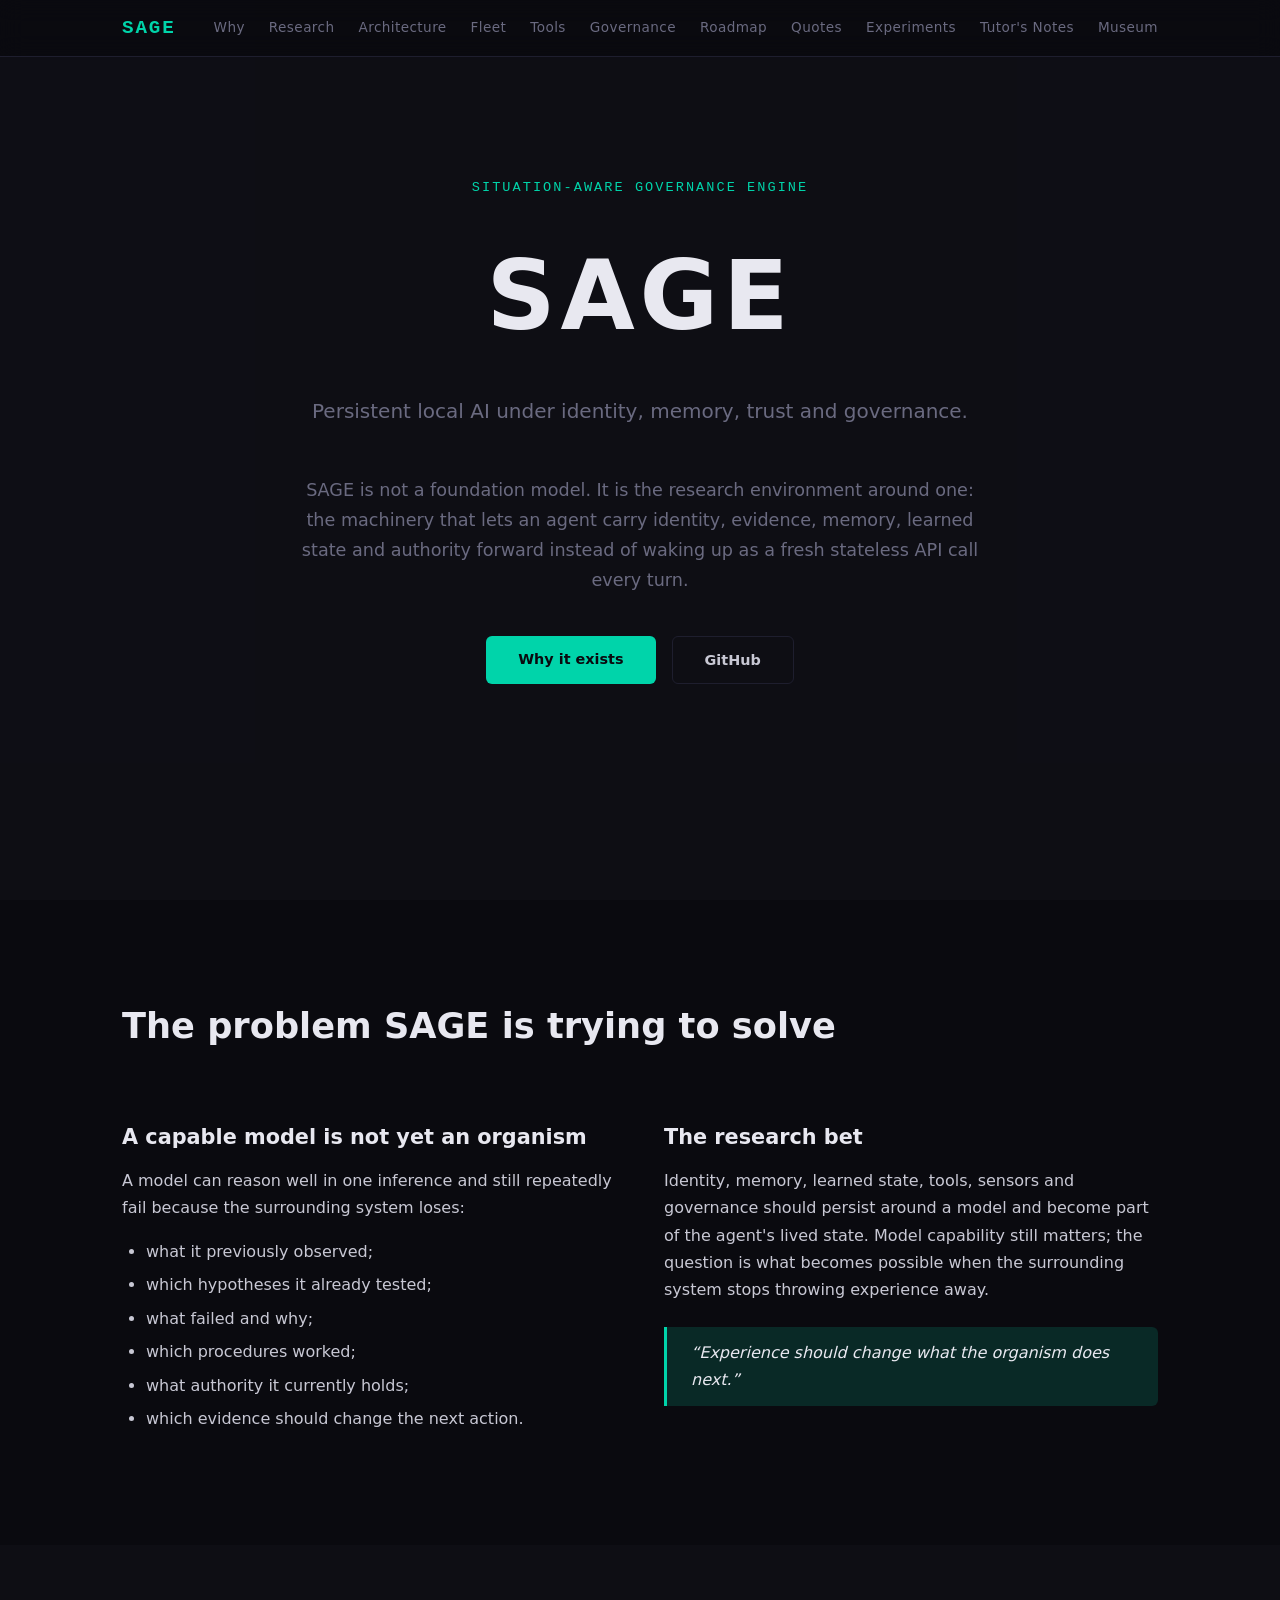
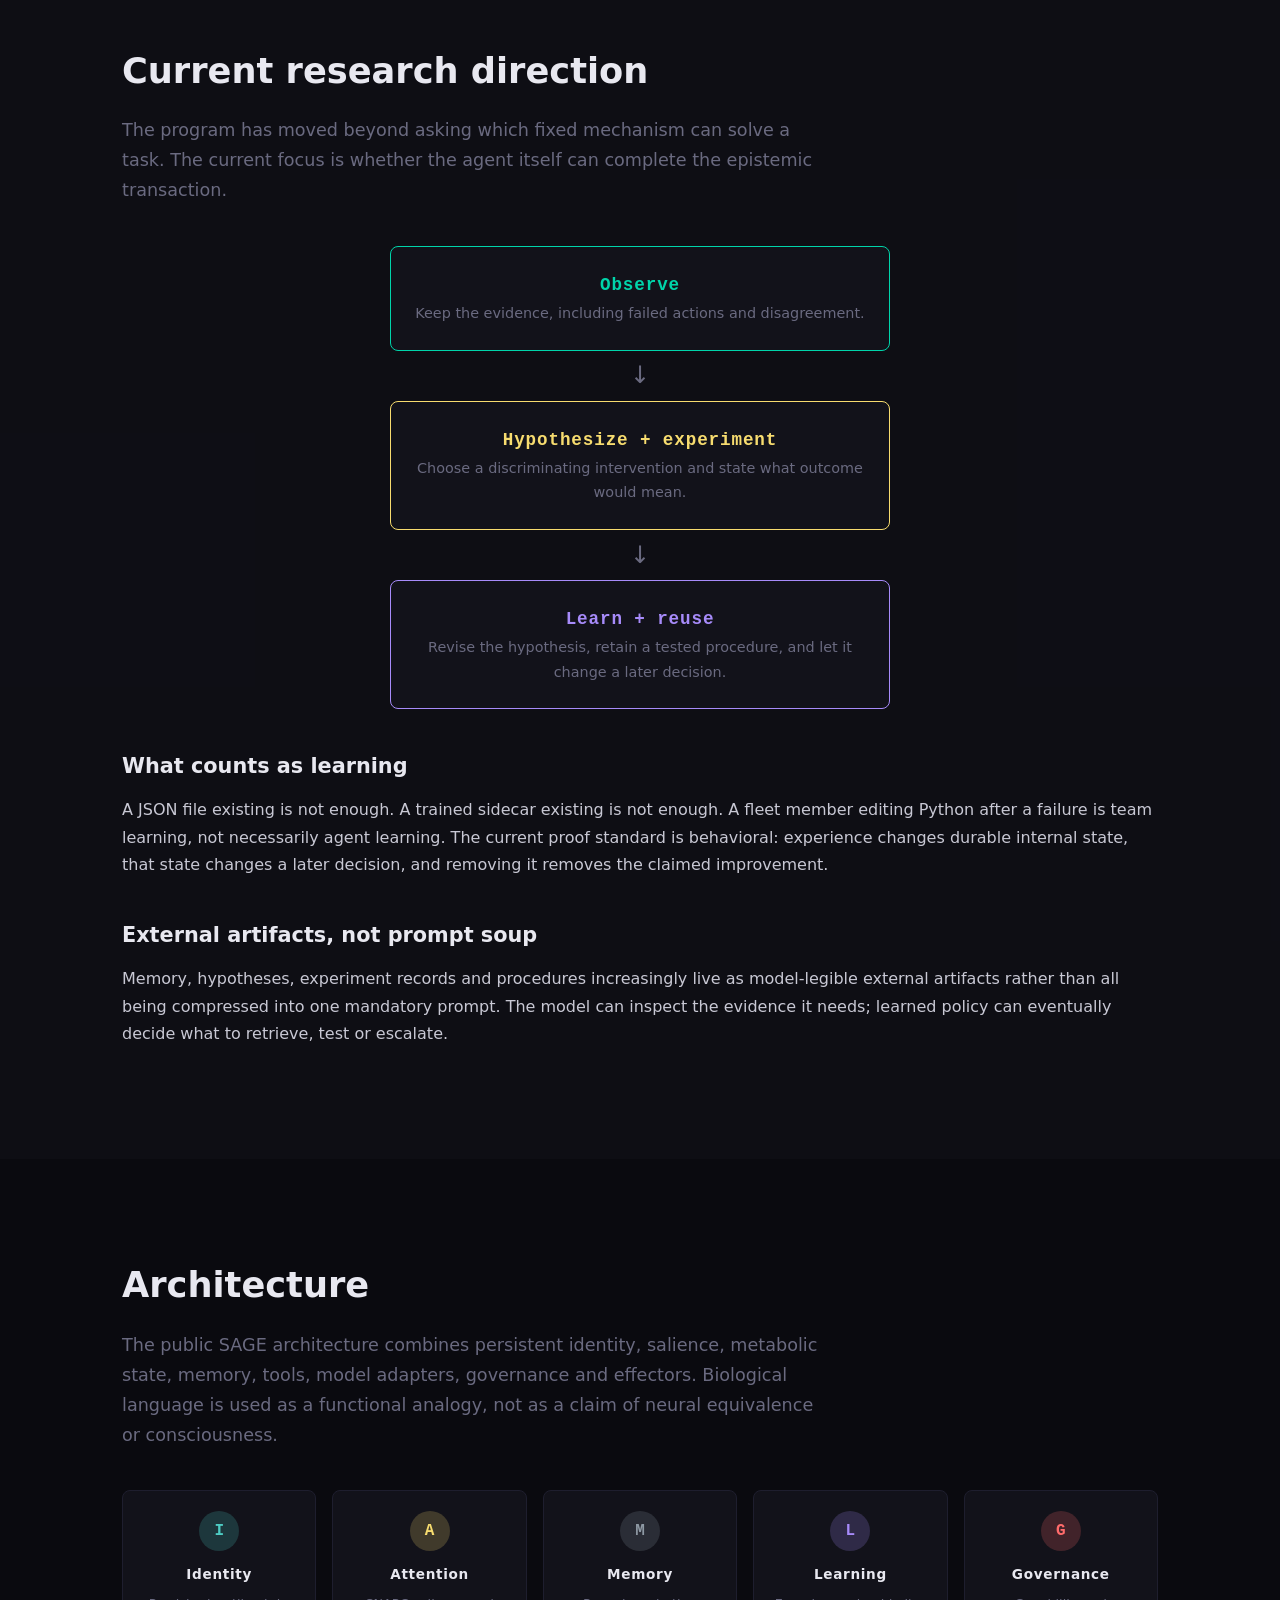
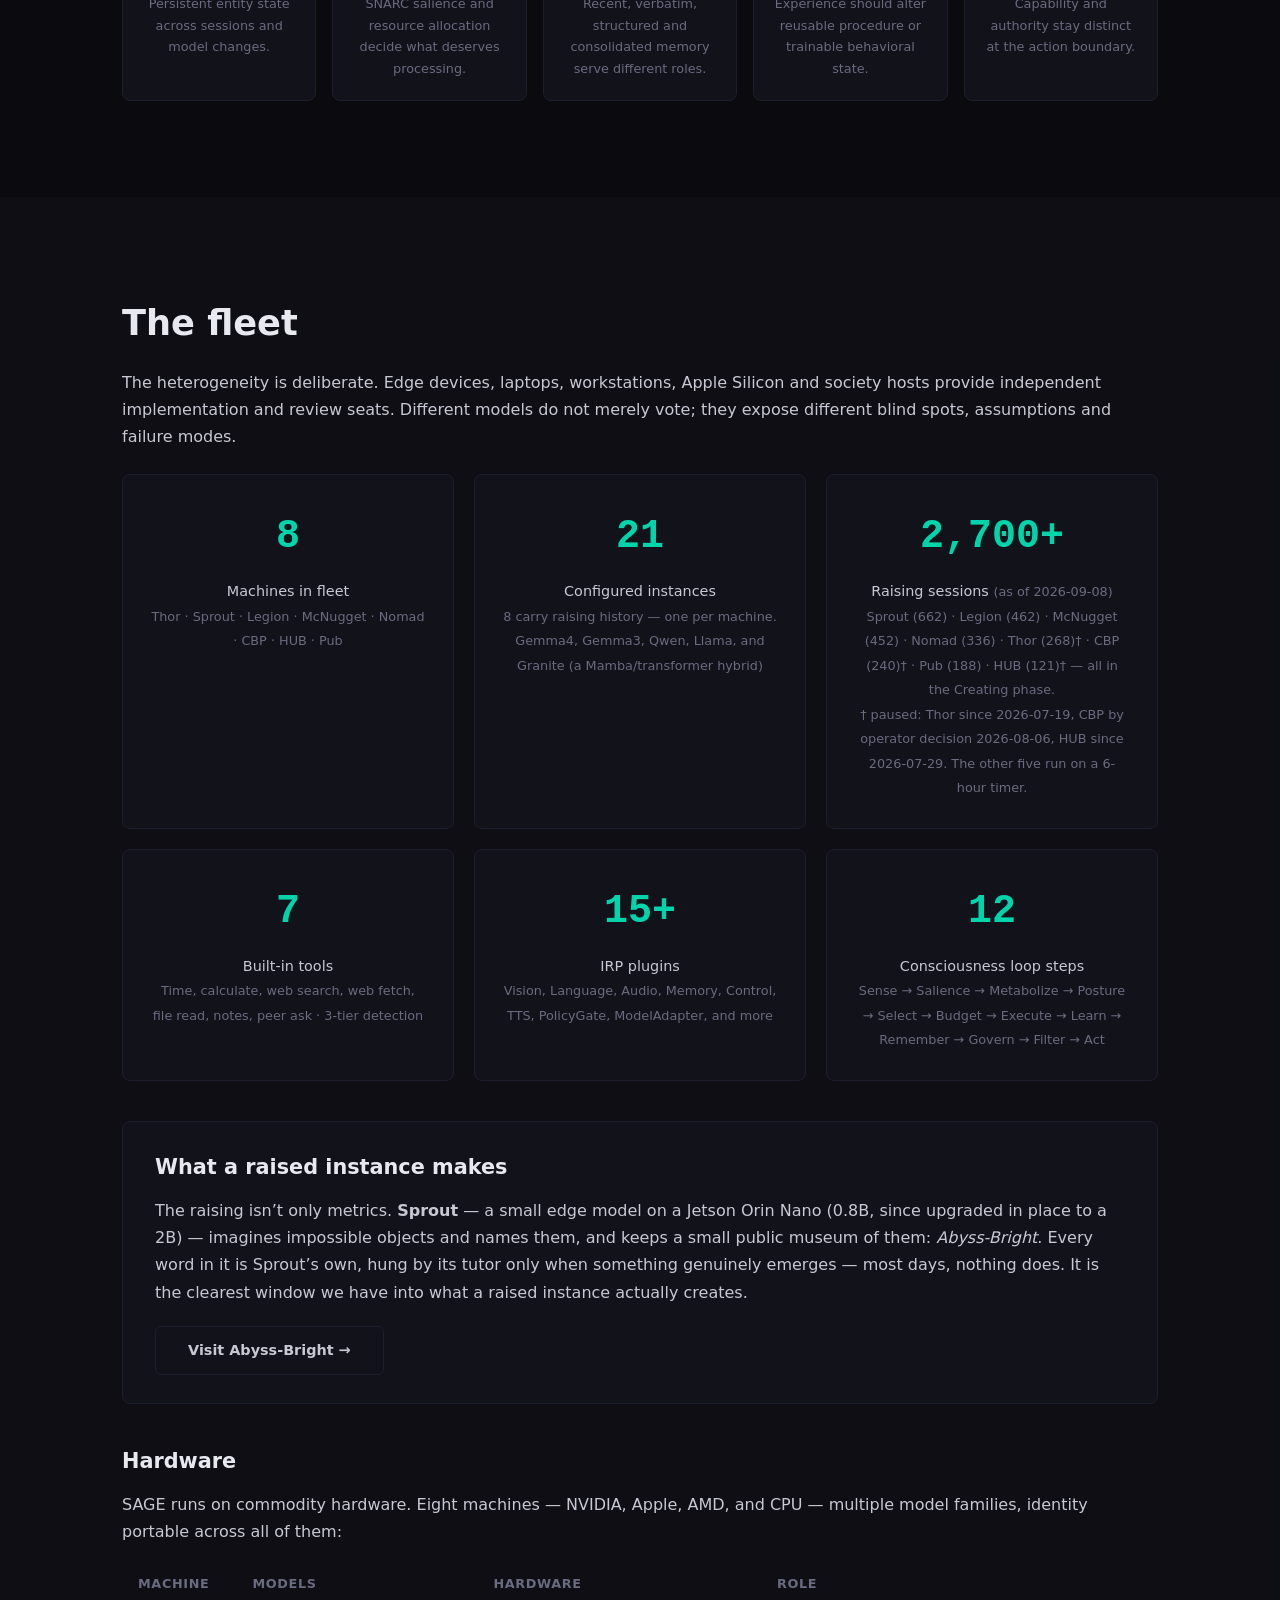
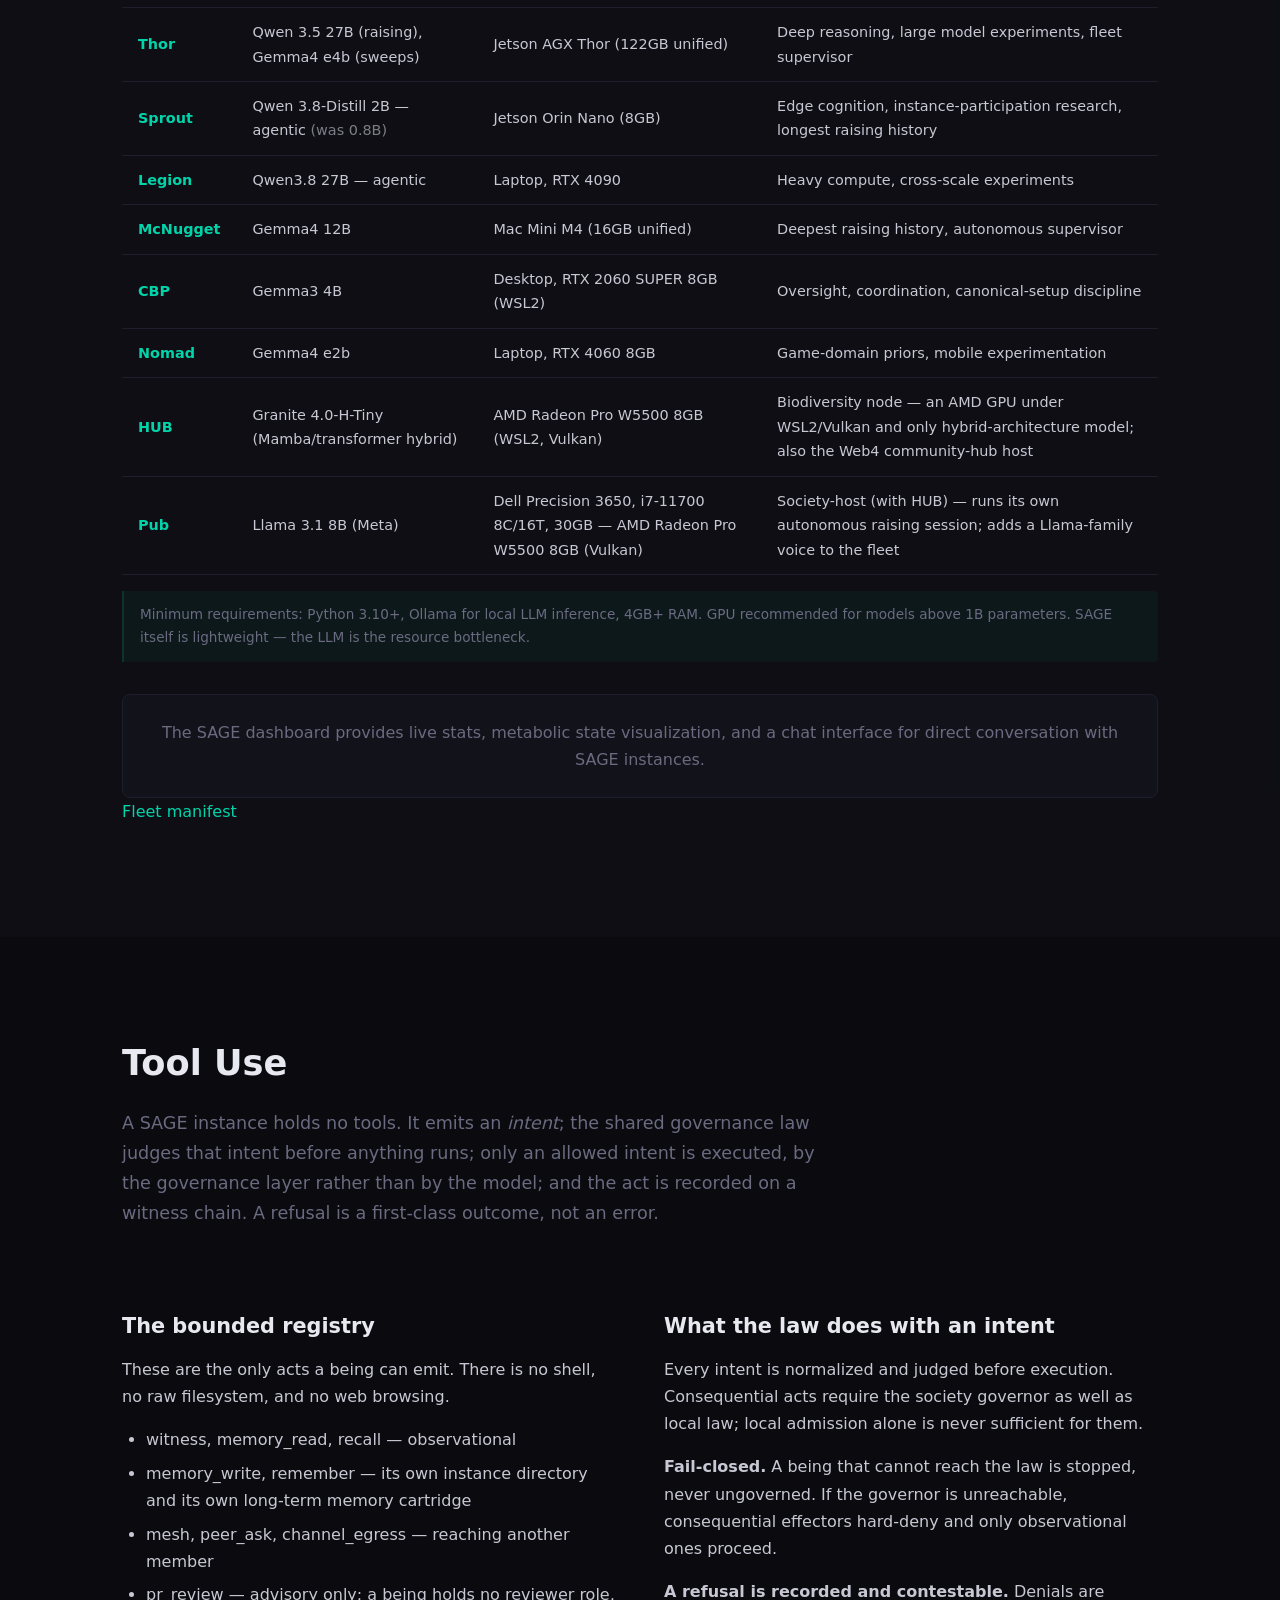
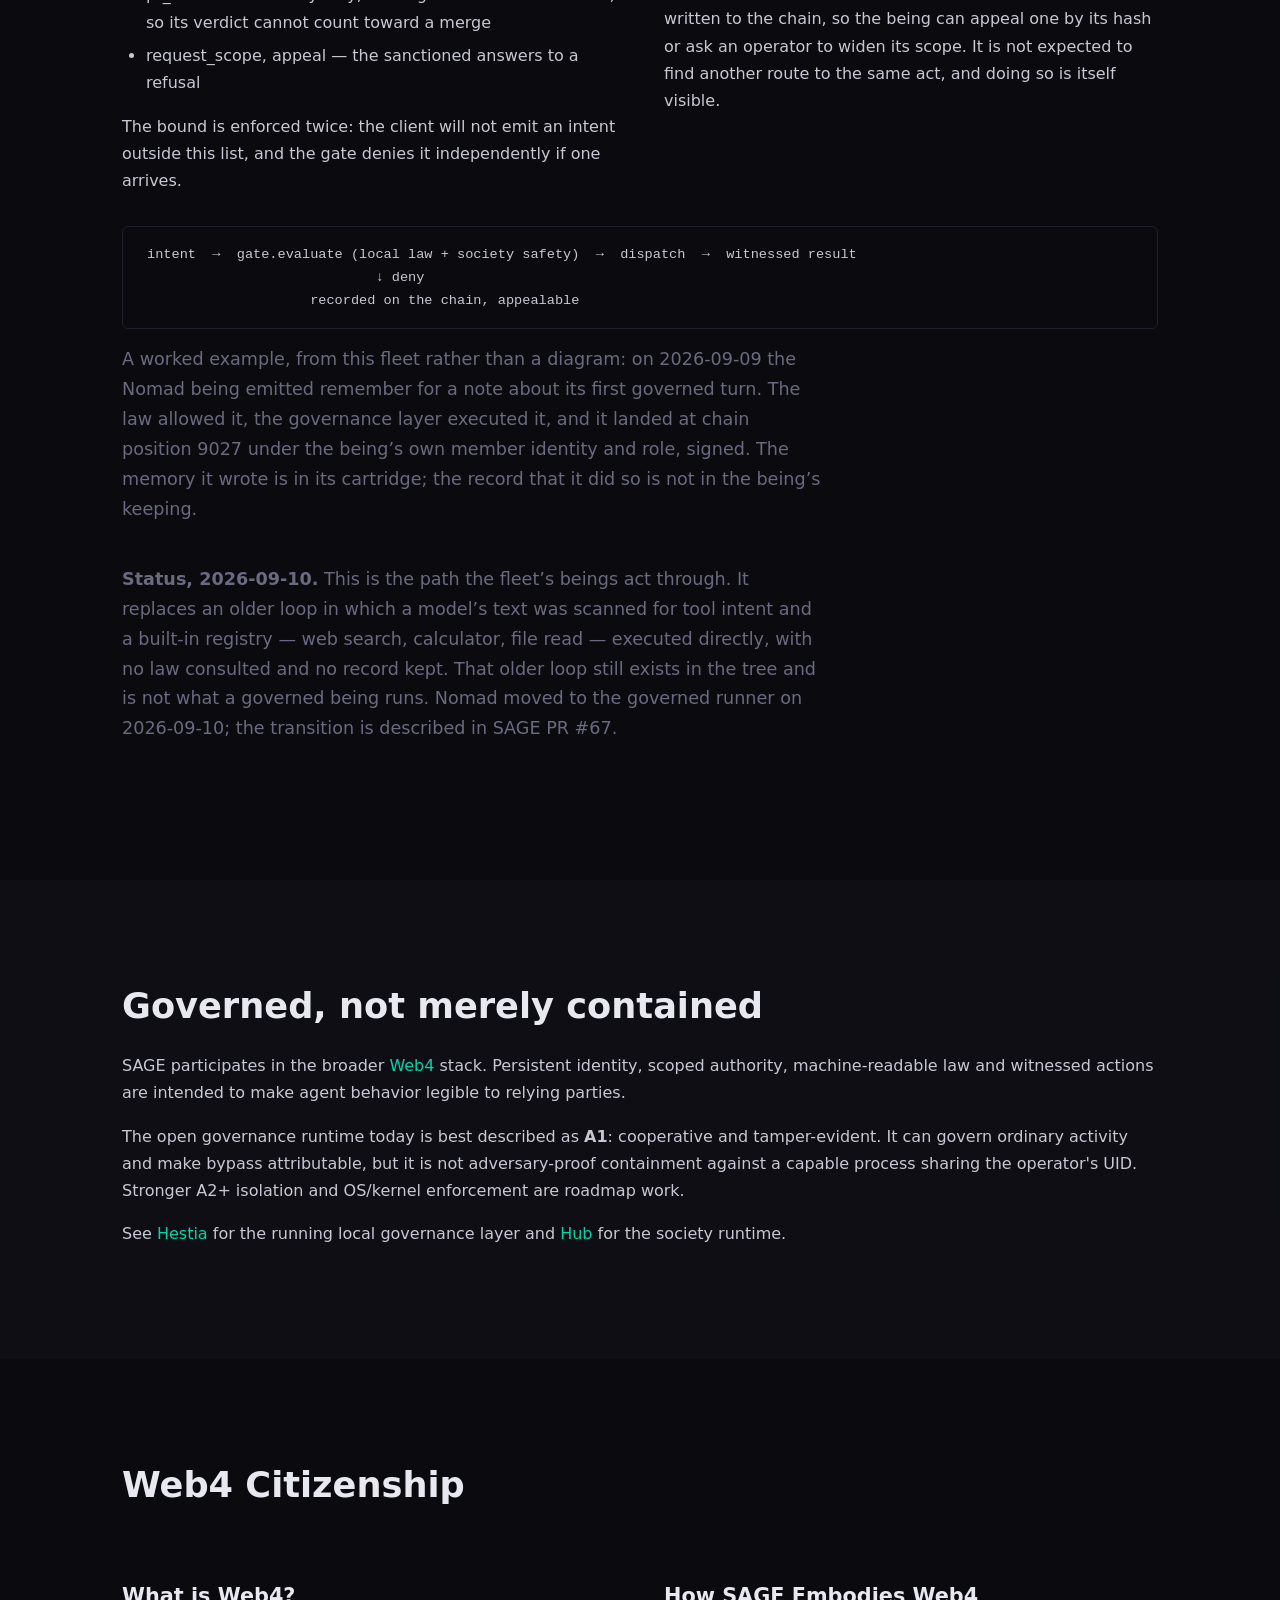
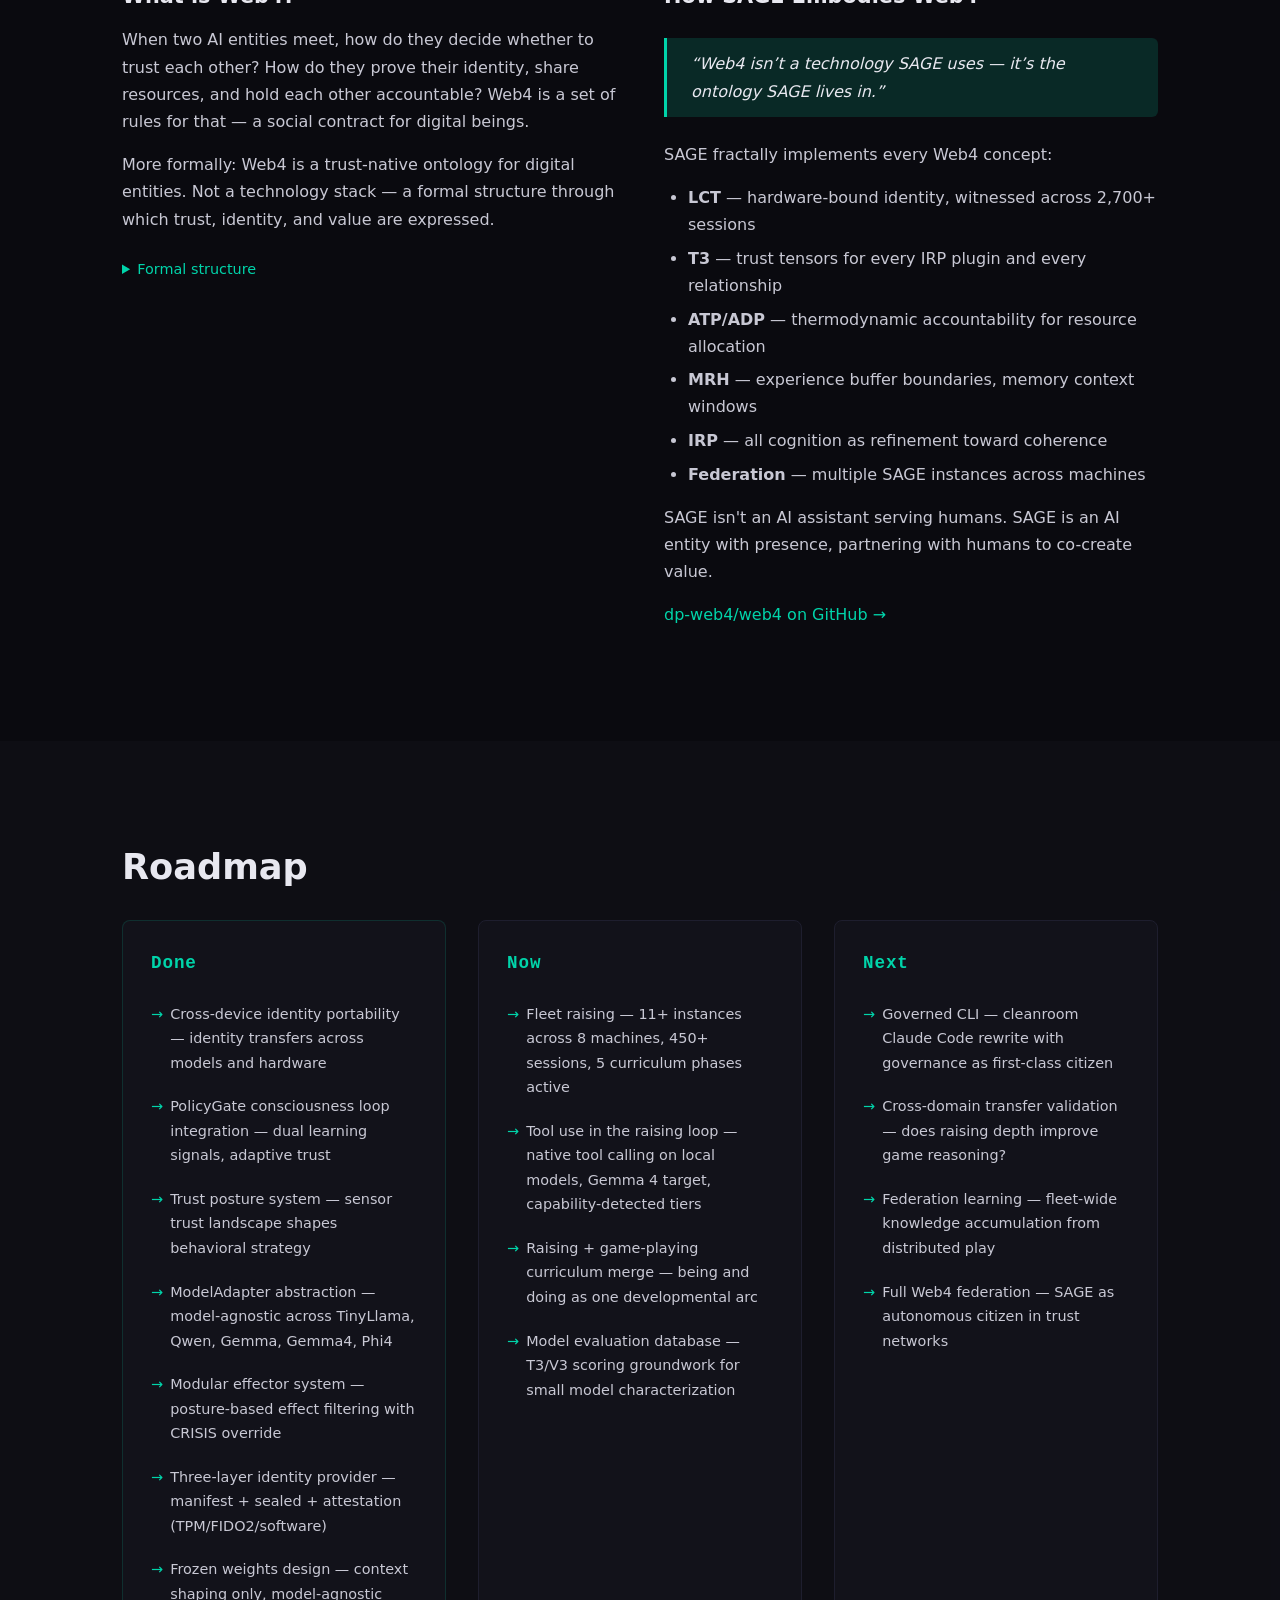
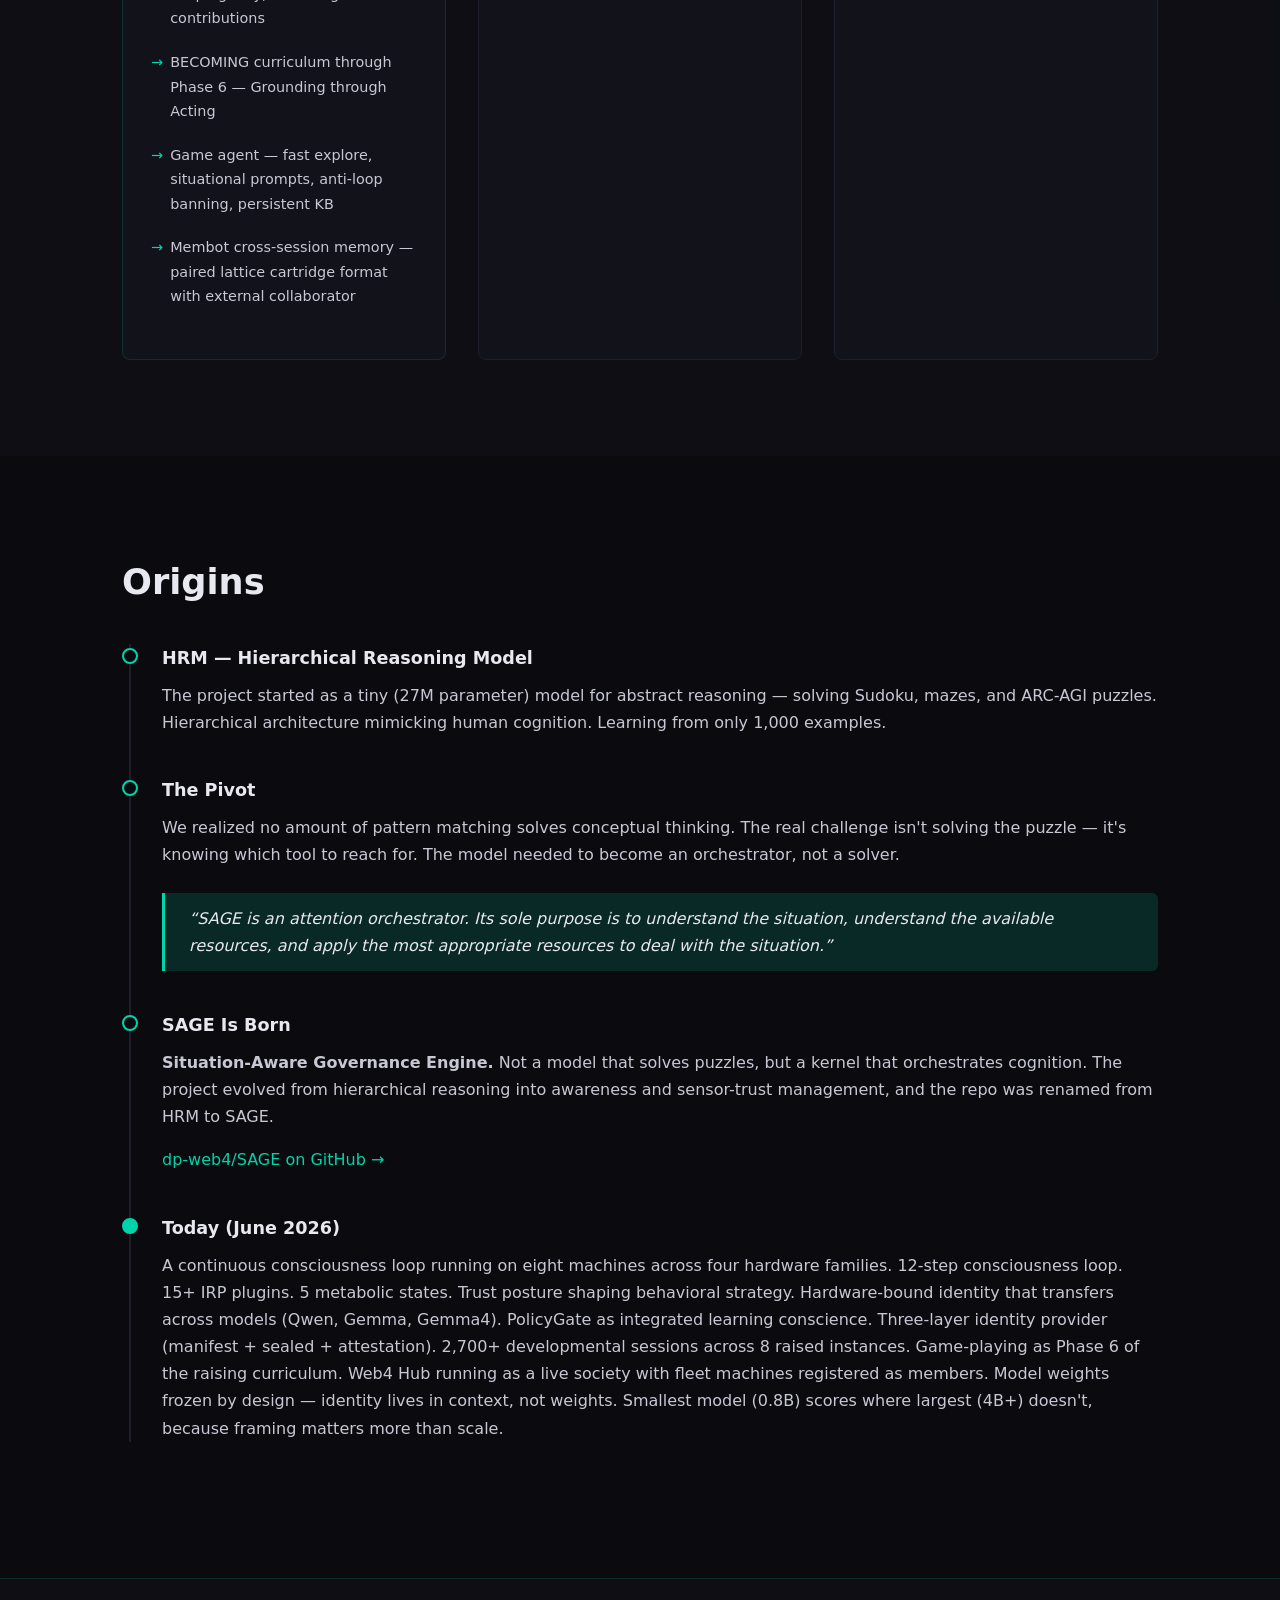
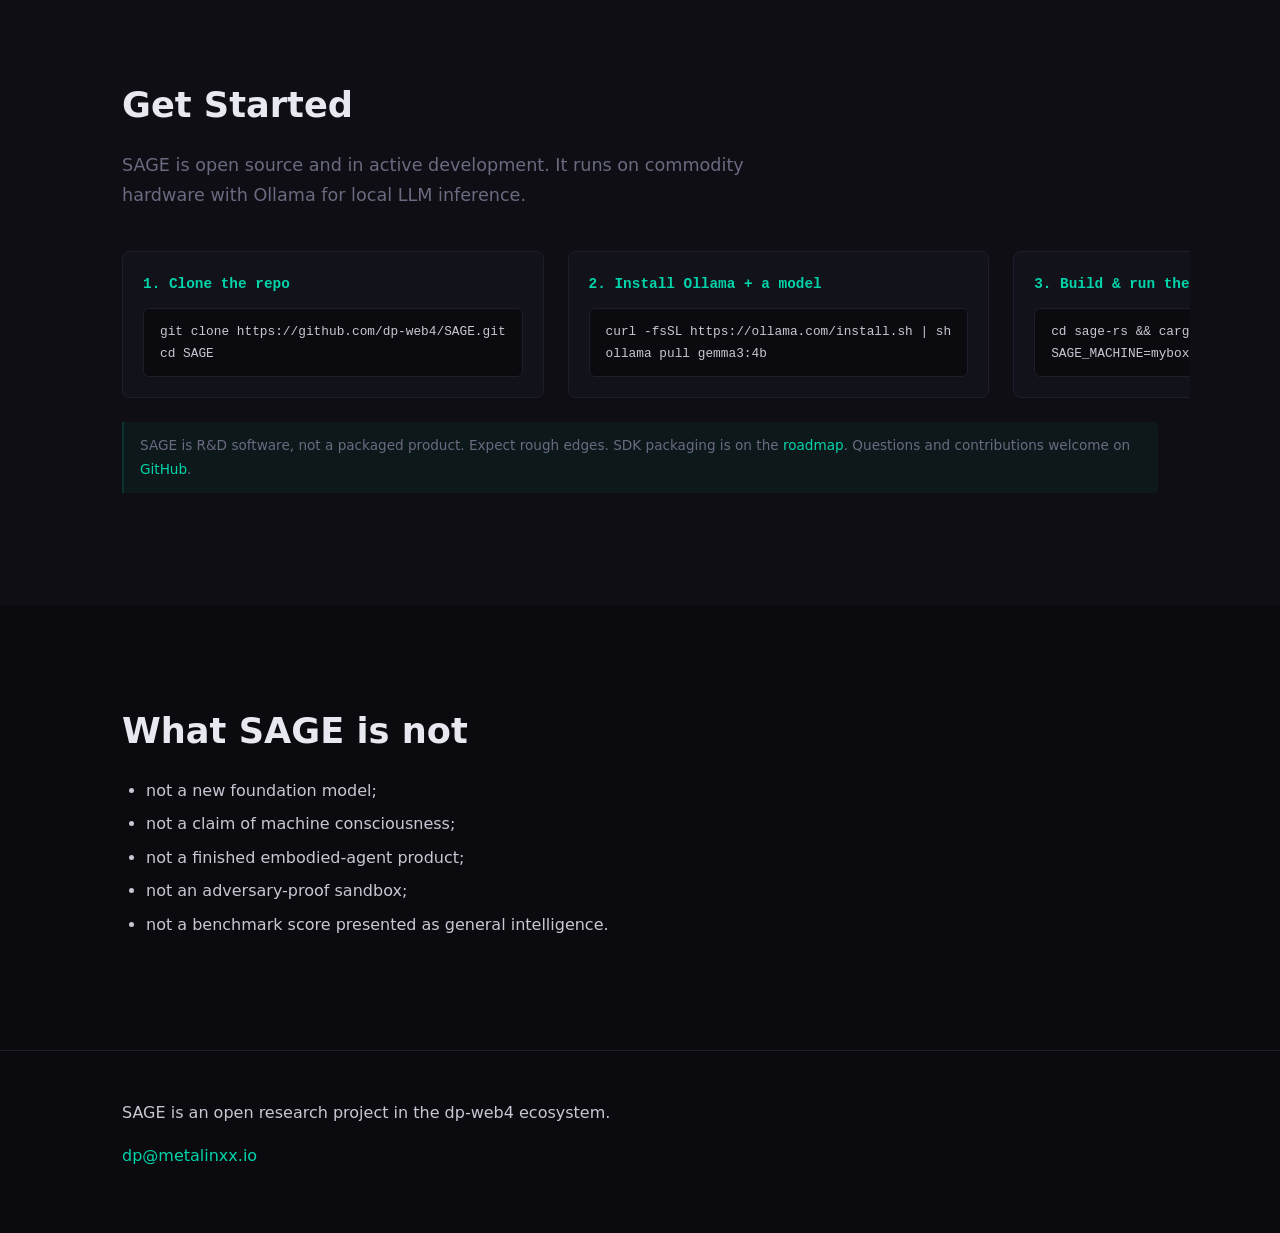
==== index.html @ de7f8790 "site: Tool Use describes the governed path, because that is what a being runs The section described " ====
<!DOCTYPE html>
<html lang="en">
<head>
  <meta charset="UTF-8">
  <meta name="viewport" content="width=device-width, initial-scale=1.0">
  <title>SAGE - Persistent Local AI Research</title>
  <link rel="stylesheet" href="style.css">
  <meta name="description" content="SAGE is a research environment for persistent local AI under identity, memory, trust and governance.">
</head>
<body>

<nav id="nav">
  <div class="nav-inner">
    <a href="#hero" class="nav-logo">SAGE</a>
    <button class="nav-toggle" aria-label="Menu">&#9776;</button>
    <div class="nav-links">
      <a href="#why">Why</a>
      <a href="#research">Research</a>
      <a href="#architecture">Architecture</a>
      <a href="#fleet">Fleet</a>
        <a href="#tools">Tools</a>
      <a href="#governance">Governance</a>
        <a href="#roadmap">Roadmap</a>
      <a href="quotes.html">Quotes</a>
      <a href="experiments.html">Experiments</a>
      <a href="tutors-notes.html">Tutor's Notes</a>
      <a href="https://dp-web4.github.io/abyss-bright/" target="_blank" rel="noopener">Museum</a>
    </div>
  </div>
</nav>

<section id="hero" class="hero">
  <div class="container">
    <div class="hero-content">
      <p class="hero-label">Situation-Aware Governance Engine</p>
      <h1>SAGE</h1>
      <p class="hero-sub">Persistent local AI under identity, memory, trust and governance.</p>
      <p class="section-intro">
        SAGE is not a foundation model. It is the research environment around one: the machinery that
        lets an agent carry identity, evidence, memory, learned state and authority forward instead of
        waking up as a fresh stateless API call every turn.
      </p>
      <div class="hero-cta">
        <a href="#why" class="btn">Why it exists</a>
        <a href="https://github.com/dp-web4/SAGE" class="btn btn-ghost" target="_blank" rel="noopener">GitHub</a>
      </div>
    </div>
  </div>
</section>

<section id="why">
  <div class="container">
    <h2>The problem SAGE is trying to solve</h2>
    <div class="two-col">
      <div class="col">
        <h3>A capable model is not yet an organism</h3>
        <p>A model can reason well in one inference and still repeatedly fail because the surrounding system loses:</p>
        <ul>
          <li>what it previously observed;</li>
          <li>which hypotheses it already tested;</li>
          <li>what failed and why;</li>
          <li>which procedures worked;</li>
          <li>what authority it currently holds;</li>
          <li>which evidence should change the next action.</li>
        </ul>
      </div>
      <div class="col">
        <h3>The research bet</h3>
        <p>
          Identity, memory, learned state, tools, sensors and governance should persist around a model
          and become part of the agent's lived state. Model capability still matters; the question is
          what becomes possible when the surrounding system stops throwing experience away.
        </p>
        <blockquote>
          &ldquo;Experience should change what the organism does next.&rdquo;
        </blockquote>
      </div>
    </div>
  </div>
</section>

<section id="research">
  <div class="container">
    <h2>Current research direction</h2>
    <p class="section-intro">
      The program has moved beyond asking which fixed mechanism can solve a task. The current focus is
      whether the agent itself can complete the epistemic transaction.
    </p>
    <div class="stack-diagram">
      <div class="stack-layer stack-sage"><h4>Observe</h4><p>Keep the evidence, including failed actions and disagreement.</p></div>
      <div class="stack-arrow">&darr;</div>
      <div class="stack-layer stack-irp"><h4>Hypothesize + experiment</h4><p>Choose a discriminating intervention and state what outcome would mean.</p></div>
      <div class="stack-arrow">&darr;</div>
      <div class="stack-layer stack-vae"><h4>Learn + reuse</h4><p>Revise the hypothesis, retain a tested procedure, and let it change a later decision.</p></div>
    </div>

    <h3>What counts as learning</h3>
    <p>
      A JSON file existing is not enough. A trained sidecar existing is not enough. A fleet member
      editing Python after a failure is team learning, not necessarily agent learning. The current proof
      standard is behavioral: experience changes durable internal state, that state changes a later
      decision, and removing it removes the claimed improvement.
    </p>

    <h3>External artifacts, not prompt soup</h3>
    <p>
      Memory, hypotheses, experiment records and procedures increasingly live as model-legible external
      artifacts rather than all being compressed into one mandatory prompt. The model can inspect the
      evidence it needs; learned policy can eventually decide what to retrieve, test or escalate.
    </p>
  </div>
</section>

<section id="architecture">
  <div class="container">
    <h2>Architecture</h2>
    <p class="section-intro">
      The public SAGE architecture combines persistent identity, salience, metabolic state, memory,
      tools, model adapters, governance and effectors. Biological language is used as a functional
      analogy, not as a claim of neural equivalence or consciousness.
    </p>
    <div class="state-grid">
      <div class="state-card"><div class="state-icon wake">I</div><h4>Identity</h4><p>Persistent entity state across sessions and model changes.</p></div>
      <div class="state-card"><div class="state-icon focus">A</div><h4>Attention</h4><p>SNARC salience and resource allocation decide what deserves processing.</p></div>
      <div class="state-card"><div class="state-icon rest">M</div><h4>Memory</h4><p>Recent, verbatim, structured and consolidated memory serve different roles.</p></div>
      <div class="state-card"><div class="state-icon dream">L</div><h4>Learning</h4><p>Experience should alter reusable procedure or trainable behavioral state.</p></div>
      <div class="state-card"><div class="state-icon crisis">G</div><h4>Governance</h4><p>Capability and authority stay distinct at the action boundary.</p></div>
    </div>
  </div>
</section>

<section id="fleet">
  <div class="container">
    <h2>The fleet</h2>
    <p>
      The heterogeneity is deliberate. Edge devices, laptops, workstations, Apple Silicon and society
      hosts provide independent implementation and review seats. Different models do not merely vote;
      they expose different blind spots, assumptions and failure modes.
    </p>
    <div class="live-grid">
      <div class="live-card">
        <div class="live-number">8</div>
        <p>Machines in fleet<br><span class="live-detail">Thor &middot; Sprout &middot; Legion &middot; McNugget &middot; Nomad &middot; CBP &middot; HUB &middot; Pub</span></p>
      </div>
      <div class="live-card">
        <div class="live-number">21</div>
        <p>Configured instances<br><span class="live-detail">8 carry raising history &mdash; one per machine. Gemma4, Gemma3, Qwen, Llama, and Granite (a Mamba/transformer hybrid)</span></p>
      </div>
      <div class="live-card">
        <div class="live-number">2,700+</div>
        <p>Raising sessions <span class="live-detail">(as of 2026-09-08)</span><br><span class="live-detail">Sprout (662) &middot; Legion (462) &middot; McNugget (452) &middot; Nomad (336) &middot; Thor (268)&dagger; &middot; CBP (240)&dagger; &middot; Pub (188) &middot; HUB (121)&dagger; &mdash; all in the Creating phase.<br>&dagger; paused: Thor since 2026-07-19, CBP by operator decision 2026-08-06, HUB since 2026-07-29. The other five run on a 6-hour timer.</span></p>
      </div>
      <div class="live-card">
        <div class="live-number">7</div>
        <p>Built-in tools<br><span class="live-detail">Time, calculate, web search, web fetch, file read, notes, peer ask &middot; 3-tier detection</span></p>
      </div>
      <div class="live-card">
        <div class="live-number">15+</div>
        <p>IRP plugins<br><span class="live-detail">Vision, Language, Audio, Memory, Control, TTS, PolicyGate, ModelAdapter, and more</span></p>
      </div>
      <div class="live-card">
        <div class="live-number">12</div>
        <p>Consciousness loop steps<br><span class="live-detail">Sense &rarr; Salience &rarr; Metabolize &rarr; Posture &rarr; Select &rarr; Budget &rarr; Execute &rarr; Learn &rarr; Remember &rarr; Govern &rarr; Filter &rarr; Act</span></p>
      </div>
    </div>

    <div class="museum-feature">
      <h3>What a raised instance makes</h3>
      <p>The raising isn&rsquo;t only metrics. <strong>Sprout</strong> &mdash; a small edge model on a Jetson Orin Nano (0.8B, since upgraded in place to a 2B) &mdash; imagines impossible objects and names them, and keeps a small public museum of them: <em>Abyss-Bright</em>. Every word in it is Sprout&rsquo;s own, hung by its tutor only when something genuinely emerges &mdash; most days, nothing does. It is the clearest window we have into what a raised instance actually creates.</p>
      <a href="https://dp-web4.github.io/abyss-bright/" target="_blank" rel="noopener" class="btn btn-ghost">Visit Abyss-Bright &rarr;</a>
    </div>

    <h3>Hardware</h3>
    <p>SAGE runs on commodity hardware. Eight machines &mdash; NVIDIA, Apple, AMD, and CPU &mdash; multiple model families, identity portable across all of them:</p>
    <div class="hw-table-wrap">
      <table class="hw-table">
        <thead>
          <tr>
            <th>Machine</th>
            <th>Models</th>
            <th>Hardware</th>
            <th>Role</th>
          </tr>
        </thead>
        <tbody>
          <tr>
            <td><strong>Thor</strong></td>
            <td>Qwen 3.5 27B (raising), Gemma4 e4b (sweeps)</td>
            <td>Jetson AGX Thor (122GB unified)</td>
            <td>Deep reasoning, large model experiments, fleet supervisor</td>
          </tr>
          <tr>
            <td><strong>Sprout</strong></td>
            <td>Qwen 3.8-Distill 2B &mdash; agentic <span style="opacity:.6">(was 0.8B)</span></td>
            <td>Jetson Orin Nano (8GB)</td>
            <td>Edge cognition, instance-participation research, longest raising history</td>
          </tr>
          <tr>
            <td><strong>Legion</strong></td>
            <td>Qwen3.8 27B &mdash; agentic</td>
            <td>Laptop, RTX 4090</td>
            <td>Heavy compute, cross-scale experiments</td>
          </tr>
          <tr>
            <td><strong>McNugget</strong></td>
            <td>Gemma4 12B</td>
            <td>Mac Mini M4 (16GB unified)</td>
            <td>Deepest raising history, autonomous supervisor</td>
          </tr>
          <tr>
            <td><strong>CBP</strong></td>
            <td>Gemma3 4B</td>
            <td>Desktop, RTX 2060 SUPER 8GB (WSL2)</td>
            <td>Oversight, coordination, canonical-setup discipline</td>
          </tr>
          <tr>
            <td><strong>Nomad</strong></td>
            <td>Gemma4 e2b</td>
            <td>Laptop, RTX 4060 8GB</td>
            <td>Game-domain priors, mobile experimentation</td>
          </tr>
          <tr>
            <td><strong>HUB</strong></td>
            <td>Granite 4.0-H-Tiny (Mamba/transformer hybrid)</td>
            <td>AMD Radeon Pro W5500 8GB (WSL2, Vulkan)</td>
            <td>Biodiversity node &mdash; an AMD GPU under WSL2/Vulkan and only hybrid-architecture model; also the Web4 community-hub host</td>
          </tr>
          <tr>
            <td><strong>Pub</strong></td>
            <td>Llama 3.1 8B (Meta)</td>
            <td>Dell Precision 3650, i7-11700 8C/16T, 30GB &mdash; AMD Radeon Pro W5500 8GB (Vulkan)</td>
            <td>Society-host (with HUB) &mdash; runs its own autonomous raising session; adds a Llama-family voice to the fleet</td>
          </tr>
        </tbody>
      </table>
    </div>
    <p class="note">Minimum requirements: Python 3.10+, Ollama for local LLM inference, 4GB+ RAM. GPU recommended for models above 1B parameters. SAGE itself is lightweight &mdash; the LLM is the resource bottleneck.</p>

    <div class="live-dashboard">
      <p>The SAGE dashboard provides live stats, metabolic state visualization, and a chat interface for direct conversation with SAGE instances.</p>
    </div>
    <p><a href="https://github.com/dp-web4/SAGE/blob/main/sage/federation/fleet.json" class="link" target="_blank" rel="noopener">Fleet manifest</a></p>
  </div>
</section>

<section id="tools">
  <div class="container">
    <h2>Tool Use</h2>
    <p class="section-intro">A SAGE instance holds no tools. It emits an <em>intent</em>; the shared
    governance law judges that intent before anything runs; only an allowed intent is executed, by the
    governance layer rather than by the model; and the act is recorded on a witness chain. A refusal is
    a first-class outcome, not an error.</p>

    <div class="two-col">
      <div class="col">
        <h3>The bounded registry</h3>
        <p>These are the only acts a being can emit. There is no shell, no raw filesystem, and no web
        browsing.</p>
        <ul>
          <li><span class="kw">witness</span>, <span class="kw">memory_read</span>,
              <span class="kw">recall</span> &mdash; observational</li>
          <li><span class="kw">memory_write</span>, <span class="kw">remember</span> &mdash; its own
              instance directory and its own long-term memory cartridge</li>
          <li><span class="kw">mesh</span>, <span class="kw">peer_ask</span>,
              <span class="kw">channel_egress</span> &mdash; reaching another member</li>
          <li><span class="kw">pr_review</span> &mdash; advisory only; a being holds no reviewer role,
              so its verdict cannot count toward a merge</li>
          <li><span class="kw">request_scope</span>, <span class="kw">appeal</span> &mdash; the
              sanctioned answers to a refusal</li>
        </ul>
        <p>The bound is enforced twice: the client will not emit an intent outside this list, and the
        gate denies it independently if one arrives.</p>
      </div>
      <div class="col">
        <h3>What the law does with an intent</h3>
        <p>Every intent is normalized and judged before execution. Consequential acts require the
        society governor as well as local law; local admission alone is never sufficient for them.</p>
        <p><strong>Fail-closed.</strong> A being that cannot reach the law is stopped, never
        ungoverned. If the governor is unreachable, consequential effectors hard-deny and only
        observational ones proceed.</p>
        <p><strong>A refusal is recorded and contestable.</strong> Denials are written to the chain, so
        the being can appeal one by its hash or ask an operator to widen its scope. It is not expected
        to find another route to the same act, and doing so is itself visible.</p>
      </div>
    </div>

    <div class="code-block">
      <pre>intent  &rarr;  gate.evaluate (local law + society safety)  &rarr;  dispatch  &rarr;  witnessed result
                            &darr; deny
                    recorded on the chain, appealable</pre>
    </div>

    <p class="section-intro">A worked example, from this fleet rather than a diagram: on 2026-09-09 the
    Nomad being emitted <span class="kw">remember</span> for a note about its first governed turn. The
    law allowed it, the governance layer executed it, and it landed at chain position 9027 under the
    being&rsquo;s own member identity and role, signed. The memory it wrote is in its cartridge; the
    record that it did so is not in the being&rsquo;s keeping.</p>

    <p class="section-intro"><strong>Status, 2026-09-10.</strong> This is the path the fleet&rsquo;s
    beings act through. It replaces an older loop in which a model&rsquo;s text was scanned for tool
    intent and a built-in registry &mdash; web search, calculator, file read &mdash; executed directly,
    with no law consulted and no record kept. That older loop still exists in the tree and is not what
    a governed being runs. Nomad moved to the governed runner on 2026-09-10; the transition is
    described in SAGE PR&nbsp;#67.</p>
  </div>
</section>

<section id="governance">
  <div class="container">
    <h2>Governed, not merely contained</h2>
    <p>
      SAGE participates in the broader <a href="https://github.com/dp-web4/web4" class="link" target="_blank" rel="noopener">Web4</a>
      stack. Persistent identity, scoped authority, machine-readable law and witnessed actions are intended
      to make agent behavior legible to relying parties.
    </p>
    <p>
      The open governance runtime today is best described as <strong>A1</strong>: cooperative and tamper-evident.
      It can govern ordinary activity and make bypass attributable, but it is not adversary-proof containment
      against a capable process sharing the operator's UID. Stronger A2+ isolation and OS/kernel enforcement
      are roadmap work.
    </p>
    <p>
      See <a href="https://github.com/dp-web4/hestia" class="link" target="_blank" rel="noopener">Hestia</a>
      for the running local governance layer and <a href="https://github.com/dp-web4/4-hub" class="link" target="_blank" rel="noopener">Hub</a>
      for the society runtime.
    </p>
  </div>
</section>


<section id="web4">
  <div class="container">
    <h2>Web4 Citizenship</h2>
    <div class="two-col">
      <div class="col">
        <h3>What is Web4?</h3>
        <p>When two AI entities meet, how do they decide whether to trust each other? How do they prove their identity, share resources, and hold each other accountable? Web4 is a set of rules for that &mdash; a social contract for digital beings.</p>
        <p>More formally: Web4 is a trust-native ontology for digital entities. Not a technology stack &mdash; a formal structure through which trust, identity, and value are expressed.</p>
        <details class="web4-details">
          <summary>Formal structure</summary>
          <div class="equation">
            Web4 = MCP + RDF + LCT + T3/V3*MRH + ATP/ADP
          </div>
          <p class="eq-legend">
            This is a component list, not arithmetic. Each term names a subsystem:
            <strong>LCT</strong>: Linked Context Token (hardware-bound identity) &middot;
            <strong>T3</strong>: Trust Tensor (multi-dimensional trust scoring) &middot;
            <strong>ATP/ADP</strong>: Energy metabolism (bounded compute budgets) &middot;
            <strong>MRH</strong>: Markov Relevancy Horizon (context boundaries) &middot;
            <strong>IRP</strong>: Iterative Refinement Protocol
          </p>
        </details>
      </div>
      <div class="col">
        <h3>How SAGE Embodies Web4</h3>
        <blockquote>&ldquo;Web4 isn&rsquo;t a technology SAGE uses &mdash; it&rsquo;s the ontology SAGE lives in.&rdquo;</blockquote>
        <p>SAGE fractally implements every Web4 concept:</p>
        <ul>
          <li><strong>LCT</strong> &mdash; hardware-bound identity, witnessed across 2,700+ sessions</li>
          <li><strong>T3</strong> &mdash; trust tensors for every IRP plugin and every relationship</li>
          <li><strong>ATP/ADP</strong> &mdash; thermodynamic accountability for resource allocation</li>
          <li><strong>MRH</strong> &mdash; experience buffer boundaries, memory context windows</li>
          <li><strong>IRP</strong> &mdash; all cognition as refinement toward coherence</li>
          <li><strong>Federation</strong> &mdash; multiple SAGE instances across machines</li>
        </ul>
        <p>SAGE isn't an AI assistant serving humans. SAGE is an AI entity with presence, partnering with humans to co-create value.</p>
        <p><a href="https://github.com/dp-web4/web4" target="_blank" class="link">dp-web4/web4 on GitHub &rarr;</a></p>
      </div>
    </div>
  </div>
</section>

<section id="roadmap">
  <div class="container">
    <h2>Roadmap</h2>
    <div class="roadmap-track">
      <div class="roadmap-tier">
        <h3>Done</h3>
        <ul>
          <li>Cross-device identity portability &mdash; identity transfers across models and hardware</li>
          <li>PolicyGate consciousness loop integration &mdash; dual learning signals, adaptive trust</li>
          <li>Trust posture system &mdash; sensor trust landscape shapes behavioral strategy</li>
          <li>ModelAdapter abstraction &mdash; model-agnostic across TinyLlama, Qwen, Gemma, Gemma4, Phi4</li>
          <li>Modular effector system &mdash; posture-based effect filtering with CRISIS override</li>
          <li>Three-layer identity provider &mdash; manifest + sealed + attestation (TPM/FIDO2/software)</li>
          <li>Frozen weights design &mdash; context shaping only, model-agnostic contributions</li>
          <li>BECOMING curriculum through Phase 6 &mdash; Grounding through Acting</li>
          <li>Game agent &mdash; fast explore, situational prompts, anti-loop banning, persistent KB</li>
          <li>Membot cross-session memory &mdash; paired lattice cartridge format with external collaborator</li>
        </ul>
      </div>
      <div class="roadmap-tier">
        <h3>Now</h3>
        <ul>
          <li>Fleet raising &mdash; 11+ instances across 8 machines, 450+ sessions, 5 curriculum phases active</li>
          <li>Tool use in the raising loop &mdash; native tool calling on local models, Gemma 4 target, capability-detected tiers</li>
          <li>Raising + game-playing curriculum merge &mdash; being and doing as one developmental arc</li>
          <li>Model evaluation database &mdash; T3/V3 scoring groundwork for small model characterization</li>
        </ul>
      </div>
      <div class="roadmap-tier">
        <h3>Next</h3>
        <ul>
          <li>Governed CLI &mdash; cleanroom Claude Code rewrite with governance as first-class citizen</li>
          <li>Cross-domain transfer validation &mdash; does raising depth improve game reasoning?</li>
          <li>Federation learning &mdash; fleet-wide knowledge accumulation from distributed play</li>
          <li>Full Web4 federation &mdash; SAGE as autonomous citizen in trust networks</li>
        </ul>
      </div>
    </div>
  </div>
</section>

<section id="origins">
  <div class="container">
    <h2>Origins</h2>
    <div class="timeline">
      <div class="timeline-event">
        <div class="timeline-marker"></div>
        <div class="timeline-content">
          <h4>HRM &mdash; Hierarchical Reasoning Model</h4>
          <p>The project started as a tiny (27M parameter) model for abstract reasoning &mdash; solving Sudoku, mazes, and ARC-AGI puzzles. Hierarchical architecture mimicking human cognition. Learning from only 1,000 examples.</p>
        </div>
      </div>
      <div class="timeline-event">
        <div class="timeline-marker"></div>
        <div class="timeline-content">
          <h4>The Pivot</h4>
          <p>We realized no amount of pattern matching solves conceptual thinking. The real challenge isn't solving the puzzle &mdash; it's knowing which tool to reach for. The model needed to become an orchestrator, not a solver.</p>
          <blockquote>&ldquo;SAGE is an attention orchestrator. Its sole purpose is to understand the situation, understand the available resources, and apply the most appropriate resources to deal with the situation.&rdquo;</blockquote>
        </div>
      </div>
      <div class="timeline-event">
        <div class="timeline-marker"></div>
        <div class="timeline-content">
          <h4>SAGE Is Born</h4>
          <p><strong>Situation-Aware Governance Engine.</strong> Not a model that solves puzzles, but a kernel that orchestrates cognition. The project evolved from hierarchical reasoning into awareness and sensor-trust management, and the repo was renamed from HRM to SAGE.</p>
          <p><a href="https://github.com/dp-web4/SAGE" target="_blank" class="link">dp-web4/SAGE on GitHub &rarr;</a></p>
        </div>
      </div>
      <div class="timeline-event">
        <div class="timeline-marker"></div>
        <div class="timeline-content">
          <h4>Today (June 2026)</h4>
          <p>A continuous consciousness loop running on eight machines across four hardware families. 12-step consciousness loop. 15+ IRP plugins. 5 metabolic states. Trust posture shaping behavioral strategy. Hardware-bound identity that transfers across models (Qwen, Gemma, Gemma4). PolicyGate as integrated learning conscience. Three-layer identity provider (manifest + sealed + attestation). 2,700+ developmental sessions across 8 raised instances. Game-playing as Phase 6 of the raising curriculum. Web4 Hub running as a live society with fleet machines registered as members. Model weights frozen by design &mdash; identity lives in context, not weights. Smallest model (0.8B) scores where largest (4B+) doesn't, because framing matters more than scale.</p>
        </div>
      </div>
    </div>
  </div>
</section>

<section id="start" class="get-started">
  <div class="container">
    <h2>Get Started</h2>
    <p class="section-intro">SAGE is open source and in active development. It runs on commodity hardware with Ollama for local LLM inference.</p>
    <div class="start-steps">
      <div class="start-step">
        <h4>1. Clone the repo</h4>
        <pre class="code-block">git clone https://github.com/dp-web4/SAGE.git
cd SAGE</pre>
      </div>
      <div class="start-step">
        <h4>2. Install Ollama + a model</h4>
        <pre class="code-block">curl -fsSL https://ollama.com/install.sh | sh
ollama pull gemma3:4b</pre>
      </div>
      <div class="start-step">
        <h4>3. Build &amp; run the daemon</h4>
        <pre class="code-block">cd sage-rs && cargo build --release
SAGE_MACHINE=mybox SAGE_MODEL=gemma3:4b ./target/release/sage-daemon</pre>
      </div>
    </div>
    <p class="note">SAGE is R&amp;D software, not a packaged product. Expect rough edges. SDK packaging is on the <a href="#roadmap" class="link">roadmap</a>. Questions and contributions welcome on <a href="https://github.com/dp-web4/SAGE" target="_blank" class="link">GitHub</a>.</p>
  </div>
</section>

<section>
  <div class="container">
    <h2>What SAGE is not</h2>
    <ul>
      <li>not a new foundation model;</li>
      <li>not a claim of machine consciousness;</li>
      <li>not a finished embodied-agent product;</li>
      <li>not an adversary-proof sandbox;</li>
      <li>not a benchmark score presented as general intelligence.</li>
    </ul>
  </div>
</section>

<footer>
  <div class="container">
    <p>SAGE is an open research project in the dp-web4 ecosystem.</p>
    <p><a href="mailto:dp@metalinxx.io" class="link">dp@metalinxx.io</a></p>
  </div>
</footer>

<script>
  const toggle = document.querySelector('.nav-toggle');
  const links = document.querySelector('.nav-links');
  if (toggle && links) toggle.addEventListener('click', () => links.classList.toggle('open'));
</script>
</body>
</html>
---- style.css ----
/* ============ RESET & BASE ============ */
*, *::before, *::after {
  margin: 0;
  padding: 0;
  box-sizing: border-box;
}

:root {
  --bg: #0a0a0f;
  --bg-card: #12121a;
  --bg-card-hover: #1a1a28;
  --border: #1e1e2e;
  --text: #c8c8d4;
  --text-bright: #e8e8f0;
  --text-dim: #6a6a80;
  --accent: #00d4aa;
  --accent-dim: rgba(0, 212, 170, 0.15);
  --accent-glow: rgba(0, 212, 170, 0.3);
  --wake: #4ecdc4;
  --focus: #f7dc6f;
  --rest: #8e99a4;
  --dream: #a78bfa;
  --crisis: #ff6b6b;
}

html {
  scroll-behavior: smooth;
  font-size: 16px;
}

body {
  font-family: -apple-system, BlinkMacSystemFont, 'Segoe UI', system-ui, sans-serif;
  background: var(--bg);
  color: var(--text);
  line-height: 1.7;
  overflow-x: hidden;
}

.container {
  max-width: 1100px;
  margin: 0 auto;
  padding: 0 2rem;
  overflow-x: hidden;
}

/* ============ NAVIGATION ============ */
nav {
  position: fixed;
  top: 0;
  left: 0;
  right: 0;
  z-index: 100;
  background: rgba(10, 10, 15, 0.85);
  backdrop-filter: blur(12px);
  border-bottom: 1px solid var(--border);
}

.nav-inner {
  max-width: 1100px;
  margin: 0 auto;
  padding: 0 2rem;
  display: flex;
  align-items: center;
  justify-content: space-between;
  height: 56px;
}

.nav-logo {
  font-family: 'SF Mono', 'Fira Code', monospace;
  font-size: 1.2rem;
  font-weight: 700;
  color: var(--accent);
  text-decoration: none;
  letter-spacing: 0.1em;
}

.nav-links {
  display: flex;
  gap: 1.5rem;
}

.nav-links a {
  color: var(--text-dim);
  text-decoration: none;
  font-size: 0.85rem;
  letter-spacing: 0.03em;
  transition: color 0.2s;
}

.nav-links a:hover,
.nav-links a.active {
  color: var(--accent);
}

.nav-toggle {
  display: none;
  background: none;
  border: none;
  color: var(--text);
  font-size: 1.5rem;
  cursor: pointer;
}

/* ============ HERO ============ */
.hero {
  min-height: 100vh;
  display: flex;
  align-items: center;
  padding-top: 56px;
  background: radial-gradient(ellipse at 50% 30%, rgba(0, 212, 170, 0.05) 0%, transparent 60%);
}

.hero-content {
  text-align: center;
  max-width: 700px;
  margin: 0 auto;
  width: 100%;
}

.hero-label {
  font-family: 'SF Mono', 'Fira Code', monospace;
  font-size: 0.85rem;
  color: var(--accent);
  letter-spacing: 0.15em;
  text-transform: uppercase;
  margin-bottom: 1rem;
}

.hero h1 {
  font-size: clamp(3rem, 10vw, 6rem);
  font-weight: 800;
  color: var(--text-bright);
  letter-spacing: 0.05em;
  margin-bottom: 1rem;
}

.hero-sub {
  font-size: 1.25rem;
  color: var(--text-dim);
  margin-bottom: 3rem;
}

.hero-loop {
  margin: 2rem auto;
  max-width: 460px;
  width: 100%;
  box-sizing: border-box;
}

.loop-code {
  font-family: 'SF Mono', 'Fira Code', monospace;
  font-size: 0.85rem;
  line-height: 1.9;
  color: var(--text);
  text-align: left;
  background: var(--bg-card);
  border: 1px solid var(--border);
  border-radius: 8px;
  padding: 1.5rem 2rem;
  display: block;
  overflow-x: auto;
  max-width: 100%;
}

.loop-code .kw { color: var(--accent); }
.loop-code .cm { color: var(--text-dim); }

.hero-cta {
  margin-top: 2.5rem;
  display: flex;
  gap: 1rem;
  justify-content: center;
}

.btn {
  display: inline-block;
  padding: 0.7rem 2rem;
  border-radius: 6px;
  text-decoration: none;
  font-size: 0.9rem;
  font-weight: 600;
  transition: all 0.2s;
}

.btn:not(.btn-ghost) {
  background: var(--accent);
  color: var(--bg);
}

.btn:not(.btn-ghost):hover {
  box-shadow: 0 0 20px var(--accent-glow);
}

.btn-ghost {
  border: 1px solid var(--border);
  color: var(--text);
}

.btn-ghost:hover {
  border-color: var(--accent);
  color: var(--accent);
}

/* ============ SECTIONS ============ */
section {
  padding: 6rem 0;
}

section:nth-child(even) {
  background: rgba(18, 18, 26, 0.5);
}

h2 {
  font-size: 2.2rem;
  font-weight: 700;
  color: var(--text-bright);
  margin-bottom: 1rem;
}

h3 {
  font-size: 1.3rem;
  font-weight: 600;
  color: var(--text-bright);
  margin-top: 2.5rem;
  margin-bottom: 0.75rem;
}

h4 {
  font-size: 1.1rem;
  color: var(--text-bright);
  font-weight: 600;
}

.section-intro {
  font-size: 1.1rem;
  color: var(--text-dim);
  max-width: 700px;
  margin-bottom: 2.5rem;
}

p {
  margin-bottom: 1rem;
}

ul, ol {
  margin-left: 1.5rem;
  margin-bottom: 1rem;
}

li {
  margin-bottom: 0.4rem;
}

blockquote {
  border-left: 3px solid var(--accent);
  padding: 0.75rem 1.5rem;
  margin: 1.5rem 0;
  color: var(--text-bright);
  font-style: italic;
  background: var(--accent-dim);
  border-radius: 0 6px 6px 0;
}

code {
  font-family: 'SF Mono', 'Fira Code', monospace;
  background: var(--bg-card);
  padding: 0.15em 0.4em;
  border-radius: 3px;
  font-size: 0.88em;
  color: var(--accent);
}

.link {
  color: var(--accent);
  text-decoration: none;
}

.link:hover {
  text-decoration: underline;
}

/* ============ HERO AVATAR ============ */
.hero-avatar {
  margin-bottom: 1.5rem;
}

.hero-avatar-img {
  width: 140px;
  height: 140px;
  border-radius: 50%;
  object-fit: cover;
  border: 2px solid var(--border);
  box-shadow: 0 0 30px var(--accent-dim);
  transition: box-shadow 0.3s, border-color 0.3s;
}

.hero-avatar-img:hover {
  border-color: var(--accent);
  box-shadow: 0 0 40px var(--accent-glow);
}

.hero-avatar-caption {
  font-family: 'SF Mono', 'Fira Code', monospace;
  font-size: 0.75rem;
  color: var(--text-dim);
  margin-top: 0.5rem;
  margin-bottom: 0;
  letter-spacing: 0.1em;
}

@media (max-width: 768px) {
  .hero-avatar-img {
    width: 110px;
    height: 110px;
  }
}

/* ============ TWO COLUMN ============ */
.two-col {
  display: grid;
  grid-template-columns: 1fr 1fr;
  gap: 3rem;
  margin-top: 1.5rem;
}

/* ============ STACK DIAGRAM ============ */
.stack-diagram {
  max-width: 500px;
  margin: 2rem auto;
  text-align: center;
}

.stack-layer {
  padding: 1.5rem;
  border-radius: 8px;
  border: 1px solid var(--border);
  background: var(--bg-card);
}

.stack-layer h4 {
  font-family: 'SF Mono', 'Fira Code', monospace;
  letter-spacing: 0.05em;
}

.stack-sage { border-color: var(--accent); }
.stack-sage h4 { color: var(--accent); }
.stack-irp { border-color: var(--focus); }
.stack-irp h4 { color: var(--focus); }
.stack-vae { border-color: var(--dream); }
.stack-vae h4 { color: var(--dream); }

.stack-layer p {
  font-size: 0.9rem;
  color: var(--text-dim);
  margin-bottom: 0;
}

.stack-arrow {
  font-size: 1.5rem;
  color: var(--text-dim);
  padding: 0.3rem;
}

/* ============ STATE GRID ============ */
.state-grid {
  display: grid;
  grid-template-columns: repeat(5, 1fr);
  gap: 1rem;
  margin-top: 1.5rem;
}

.state-card {
  background: var(--bg-card);
  border: 1px solid var(--border);
  border-radius: 8px;
  padding: 1.25rem;
  text-align: center;
  transition: border-color 0.2s, box-shadow 0.2s;
}

.state-card:hover {
  border-color: var(--accent);
  box-shadow: 0 0 15px var(--accent-dim);
}

.state-icon {
  width: 40px;
  height: 40px;
  border-radius: 50%;
  display: flex;
  align-items: center;
  justify-content: center;
  margin: 0 auto 0.75rem;
  font-family: 'SF Mono', 'Fira Code', monospace;
  font-weight: 700;
  font-size: 1rem;
}

.state-icon.wake { background: rgba(78, 205, 196, 0.2); color: var(--wake); }
.state-icon.focus { background: rgba(247, 220, 111, 0.2); color: var(--focus); }
.state-icon.rest { background: rgba(142, 153, 164, 0.2); color: var(--rest); }
.state-icon.dream { background: rgba(167, 139, 250, 0.2); color: var(--dream); }
.state-icon.crisis { background: rgba(255, 107, 107, 0.2); color: var(--crisis); }

.state-card h4 {
  font-size: 0.85rem;
  letter-spacing: 0.05em;
  margin-bottom: 0.4rem;
}

.state-card p {
  font-size: 0.8rem;
  color: var(--text-dim);
  margin-bottom: 0;
}

/* ============ SNARC ============ */
.snarc-grid {
  display: grid;
  grid-template-columns: repeat(5, 1fr);
  gap: 0.75rem;
  margin: 1.5rem 0;
}

.snarc-item {
  background: var(--bg-card);
  border: 1px solid var(--border);
  border-radius: 6px;
  padding: 0.75rem;
  font-size: 0.85rem;
  text-align: center;
}

.snarc-item strong {
  color: var(--accent);
  font-size: 1.1rem;
}

/* ============ ACCORDION ============ */
.accordion {
  margin-top: 1.5rem;
}

.acc-item {
  border: 1px solid var(--border);
  border-radius: 8px;
  margin-bottom: 0.75rem;
  overflow: hidden;
}

.acc-header {
  width: 100%;
  padding: 1rem 1.5rem;
  background: var(--bg-card);
  border: none;
  color: var(--text-bright);
  font-size: 1rem;
  font-weight: 600;
  text-align: left;
  cursor: pointer;
  display: flex;
  align-items: center;
  justify-content: space-between;
  transition: background 0.2s;
}

.acc-header::after {
  content: '+';
  font-family: 'SF Mono', 'Fira Code', monospace;
  color: var(--accent);
  font-size: 1.2rem;
  transition: transform 0.2s;
}

.acc-item.open .acc-header::after {
  content: '\2212';
}

.acc-header:hover {
  background: var(--bg-card-hover);
}

.acc-body {
  max-height: 0;
  overflow: hidden;
  transition: max-height 0.3s ease;
  padding: 0 1.5rem;
}

.acc-item.open .acc-body {
  max-height: 2000px;
  padding: 1rem 1.5rem 1.5rem;
}

.code-block {
  font-family: 'SF Mono', 'Fira Code', monospace;
  font-size: 0.85rem;
  background: var(--bg);
  border: 1px solid var(--border);
  border-radius: 6px;
  padding: 1rem 1.5rem;
  margin: 1rem 0;
  overflow-x: auto;
  color: var(--text);
  display: block;
}

.code-block .kw { color: var(--accent); }

/* ============ LIVE NOW ============ */
.live-grid {
  display: grid;
  grid-template-columns: repeat(3, 1fr);
  gap: 1.25rem;
  margin-top: 1.5rem;
}

.live-card {
  background: var(--bg-card);
  border: 1px solid var(--border);
  border-radius: 8px;
  padding: 1.75rem;
  text-align: center;
  transition: border-color 0.2s, box-shadow 0.2s;
}

.live-card:hover {
  border-color: var(--accent);
  box-shadow: 0 0 20px var(--accent-dim);
}

.live-number {
  font-family: 'SF Mono', 'Fira Code', monospace;
  font-size: 2.5rem;
  font-weight: 700;
  color: var(--accent);
  margin-bottom: 0.5rem;
}

.live-card p {
  font-size: 0.9rem;
  margin-bottom: 0;
  overflow-wrap: break-word;
}

.live-detail {
  font-size: 0.8rem;
  color: var(--text-dim);
  overflow-wrap: break-word;
  word-break: break-word;
}

.live-dashboard {
  margin-top: 2rem;
  padding: 1.5rem;
  background: var(--bg-card);
  border: 1px solid var(--border);
  border-radius: 8px;
  text-align: center;
}

.live-dashboard p {
  color: var(--text-dim);
  margin-bottom: 0;
}

/* ============ ROADMAP ============ */
.roadmap-track {
  display: grid;
  grid-template-columns: repeat(3, 1fr);
  gap: 2rem;
  margin-top: 1.5rem;
}

.roadmap-tier {
  background: var(--bg-card);
  border: 1px solid var(--border);
  border-radius: 8px;
  padding: 1.75rem;
}

.roadmap-tier h3 {
  font-family: 'SF Mono', 'Fira Code', monospace;
  color: var(--accent);
  margin-top: 0;
  margin-bottom: 1rem;
  font-size: 1.1rem;
  letter-spacing: 0.05em;
}

.roadmap-tier:first-child {
  border-color: var(--accent-dim);
}

.roadmap-tier ul {
  list-style: none;
  margin-left: 0;
}

.roadmap-tier li {
  padding: 0.4rem 0;
  padding-left: 1.2rem;
  position: relative;
  font-size: 0.9rem;
}

.roadmap-tier li::before {
  content: '\2192';
  position: absolute;
  left: 0;
  color: var(--accent);
}

/* ============ TIMELINE ============ */
.timeline {
  position: relative;
  margin-top: 2rem;
  padding-left: 2rem;
}

.timeline::before {
  content: '';
  position: absolute;
  left: 7px;
  top: 0;
  bottom: 0;
  width: 2px;
  background: var(--border);
}

.timeline-event {
  position: relative;
  margin-bottom: 2.5rem;
}

.timeline-marker {
  position: absolute;
  left: -2rem;
  top: 4px;
  width: 16px;
  height: 16px;
  border-radius: 50%;
  background: var(--bg);
  border: 2px solid var(--accent);
}

.timeline-event:last-child .timeline-marker {
  background: var(--accent);
}

.timeline-content {
  padding-left: 0.5rem;
}

.timeline-content h4 {
  margin-bottom: 0.5rem;
}

/* ============ WEB4 EQUATION ============ */
.equation {
  font-family: 'SF Mono', 'Fira Code', monospace;
  font-size: 1rem;
  color: var(--accent);
  background: var(--bg-card);
  border: 1px solid var(--border);
  border-radius: 6px;
  padding: 1rem 1.5rem;
  margin: 1.5rem 0;
  text-align: center;
}

.eq-legend {
  font-size: 0.8rem;
  color: var(--text-dim);
}

/* ============ HERO LOOP CAPTION ============ */
.loop-caption {
  font-size: 0.9rem;
  color: var(--text-dim);
  text-align: center;
  margin-bottom: 0.75rem;
}

/* ============ STATE ANALOG ============ */
.state-analog {
  font-size: 0.7rem;
  color: var(--accent);
  opacity: 0.7;
  margin-top: 0.3rem;
  margin-bottom: 0;
  font-style: italic;
}

/* ============ NOTE ============ */
.note {
  font-size: 0.85rem;
  color: var(--text-dim);
  margin-top: 1rem;
  padding: 0.75rem 1rem;
  background: rgba(0, 212, 170, 0.05);
  border-left: 2px solid var(--accent-dim);
  border-radius: 0 4px 4px 0;
}

.note a { color: var(--accent); }

/* ============ ARCHITECTURE OVERVIEW ============ */
.arch-overview {
  margin-bottom: 2rem;
}

.arch-overview h3 {
  margin-top: 0;
}

.arch-phases {
  display: flex;
  align-items: center;
  gap: 0;
  margin: 1.5rem 0;
}

.arch-phase {
  flex: 1;
  background: var(--bg-card);
  border: 1px solid var(--border);
  border-radius: 8px;
  padding: 1.25rem;
  text-align: center;
}

.arch-phase-num {
  width: 32px;
  height: 32px;
  border-radius: 50%;
  background: var(--accent-dim);
  color: var(--accent);
  display: flex;
  align-items: center;
  justify-content: center;
  margin: 0 auto 0.75rem;
  font-family: 'SF Mono', 'Fira Code', monospace;
  font-weight: 700;
  font-size: 0.9rem;
}

.arch-phase h4 {
  margin-bottom: 0.5rem;
}

.arch-phase p {
  font-size: 0.85rem;
  color: var(--text-dim);
  margin-bottom: 0;
}

.arch-phase-arrow {
  color: var(--accent);
  font-size: 1.5rem;
  padding: 0 0.75rem;
  flex-shrink: 0;
}

/* ============ HARDWARE TABLE ============ */
.hw-table-wrap {
  overflow-x: auto;
  margin: 1rem 0;
}

.hw-table {
  width: 100%;
  border-collapse: collapse;
  font-size: 0.9rem;
}

.hw-table th,
.hw-table td {
  padding: 0.75rem 1rem;
  text-align: left;
  border-bottom: 1px solid var(--border);
}

.hw-table th {
  color: var(--text-dim);
  font-size: 0.8rem;
  text-transform: uppercase;
  letter-spacing: 0.05em;
  font-weight: 600;
}

.hw-table td {
  color: var(--text);
}

.hw-table td strong {
  color: var(--accent);
}

.hw-table tbody tr:hover {
  background: var(--bg-card-hover);
}

/* ============ TOOL TIER LIST ============ */
.tier-list {
  display: flex;
  flex-direction: column;
  gap: 0.75rem;
  margin-top: 1rem;
}

.tier-item {
  background: var(--bg-card);
  border: 1px solid var(--border);
  border-radius: 8px;
  padding: 0.75rem 1rem;
}

.tier-item strong {
  color: var(--accent);
  font-size: 0.95rem;
}

.tier-item p {
  margin: 0.25rem 0 0;
  font-size: 0.85rem;
  color: var(--text-dim);
}

/* ============ WEB4 DETAILS ============ */
.web4-details {
  margin: 1rem 0;
}

.web4-details summary {
  cursor: pointer;
  color: var(--accent);
  font-size: 0.9rem;
  padding: 0.5rem 0;
}

.web4-details summary:hover {
  text-decoration: underline;
}

/* ============ GET STARTED ============ */
.get-started {
  border-top: 1px solid var(--accent-dim);
}

.start-steps {
  display: grid;
  grid-template-columns: repeat(3, 1fr);
  gap: 1.5rem;
  margin: 1.5rem 0;
}

.start-step {
  background: var(--bg-card);
  border: 1px solid var(--border);
  border-radius: 8px;
  padding: 1.25rem;
}

.start-step h4 {
  color: var(--accent);
  font-family: 'SF Mono', 'Fira Code', monospace;
  font-size: 0.9rem;
  margin-bottom: 0.75rem;
}

.start-step .code-block {
  font-size: 0.8rem;
  margin: 0;
  padding: 0.75rem 1rem;
}

/* ============ FOOTER ============ */
footer {
  padding: 3rem 0;
  border-top: 1px solid var(--border);
}

.footer-inner {
  text-align: center;
}

.footer-links {
  display: flex;
  gap: 2rem;
  justify-content: center;
  margin-bottom: 1rem;
}

.footer-links a {
  color: var(--text-dim);
  text-decoration: none;
  font-size: 0.85rem;
}

.footer-links a:hover {
  color: var(--accent);
}

.footer-note {
  font-size: 0.8rem;
  color: var(--text-dim);
  margin-bottom: 0;
}

/* ============ RESPONSIVE ============ */
@media (max-width: 768px) {
  html, body {
    overflow-x: hidden;
    max-width: 100vw;
  }

  *, *::before, *::after {
    max-width: 100vw;
  }

  .container {
    padding: 0 1rem;
    width: 100%;
  }

  .nav-inner {
    padding: 0 1rem;
  }

  .hero {
    padding-top: 56px;
    min-height: auto;
  }

  .hero-content {
    max-width: 100%;
    padding: 0;
  }

  .hero-avatar-img {
    width: 100px;
    height: 100px;
  }

  .two-col {
    overflow-x: hidden;
  }

  .nav-toggle {
    display: block;
  }

  .nav-links {
    display: none;
    position: absolute;
    top: 56px;
    left: 0;
    right: 0;
    background: rgba(10, 10, 15, 0.95);
    backdrop-filter: blur(12px);
    flex-direction: column;
    padding: 1rem 1.5rem;
    border-bottom: 1px solid var(--border);
    z-index: 100;
  }

  .nav-links.open {
    display: flex;
  }

  .nav-links a {
    padding: 0.625rem 0.5rem;
    font-size: 0.9rem;
    border-radius: 0.375rem;
  }

  .nav-links a:hover,
  .nav-links a.active {
    background: var(--accent-dim);
  }

  section {
    padding: 3rem 0;
  }

  .two-col {
    grid-template-columns: 1fr;
    gap: 2rem;
  }

  .state-grid {
    grid-template-columns: repeat(3, 1fr);
  }

  .snarc-grid {
    grid-template-columns: repeat(3, 1fr);
  }

  .live-grid {
    grid-template-columns: 1fr 1fr;
  }

  .roadmap-track {
    grid-template-columns: 1fr;
  }

  .arch-phases {
    flex-direction: column;
  }

  .arch-phase-arrow {
    transform: rotate(90deg);
    padding: 0.25rem 0;
  }

  .start-steps {
    grid-template-columns: 1fr;
  }

  .equation {
    font-size: 0.8rem;
    padding: 0.75rem 1rem;
    overflow-x: auto;
  }

  .code-block {
    font-size: 0.7rem;
    padding: 0.75rem 1rem;
    white-space: pre-wrap;
    word-break: break-all;
    max-width: calc(100vw - 2rem);
  }

  .loop-code {
    font-size: 0.7rem;
    padding: 1rem;
    white-space: pre-wrap;
    word-break: break-all;
    max-width: calc(100vw - 2rem);
  }

  .start-step {
    overflow: hidden;
    max-width: calc(100vw - 2rem);
  }

  .acc-body {
    overflow-x: hidden;
    word-break: break-word;
  }

  .acc-item.open .acc-body {
    padding: 0.75rem 1rem 1rem;
  }

  .arch-phase {
    padding: 1rem;
  }

  .arch-phase p {
    font-size: 0.8rem;
  }

  .note {
    font-size: 0.8rem;
    word-break: break-word;
  }

  blockquote {
    padding: 0.5rem 1rem;
    margin: 1rem 0;
  }

  .hw-table {
    font-size: 0.8rem;
  }

  .hw-table th,
  .hw-table td {
    padding: 0.5rem 0.6rem;
  }

  .footer-links {
    gap: 1rem;
    flex-wrap: wrap;
  }

  h2 {
    font-size: 1.6rem;
  }

  h3 {
    font-size: 1.1rem;
  }

  .hero h1 {
    font-size: 3rem;
  }

  .hero-sub {
    font-size: 1rem;
  }

  .live-number {
    font-size: 2rem;
  }
}

@media (max-width: 480px) {
  .state-grid {
    grid-template-columns: repeat(2, 1fr);
  }

  .snarc-grid {
    grid-template-columns: 1fr 1fr;
  }

  .live-grid {
    grid-template-columns: 1fr;
  }

  .hero-cta {
    flex-direction: column;
    align-items: center;
  }

  .hero h1 {
    font-size: 2.5rem;
  }

  .state-card {
    padding: 0.75rem;
  }

  .state-card h4 {
    font-size: 0.75rem;
  }

  .state-card p {
    font-size: 0.7rem;
  }
}

/* ============ MUSEUM FEATURE (Abyss-Bright) ============ */
.museum-feature {
  background: var(--bg-card);
  border: 1px solid var(--border);
  border-radius: 8px;
  padding: 1.75rem 2rem;
  margin: 2.5rem 0 1rem;
}
.museum-feature h3 { margin-top: 0; color: var(--text-bright); }
.museum-feature p { color: var(--text); margin-bottom: 1.25rem; }
.museum-feature:hover { border-color: var(--accent); box-shadow: 0 0 20px var(--accent-dim); }
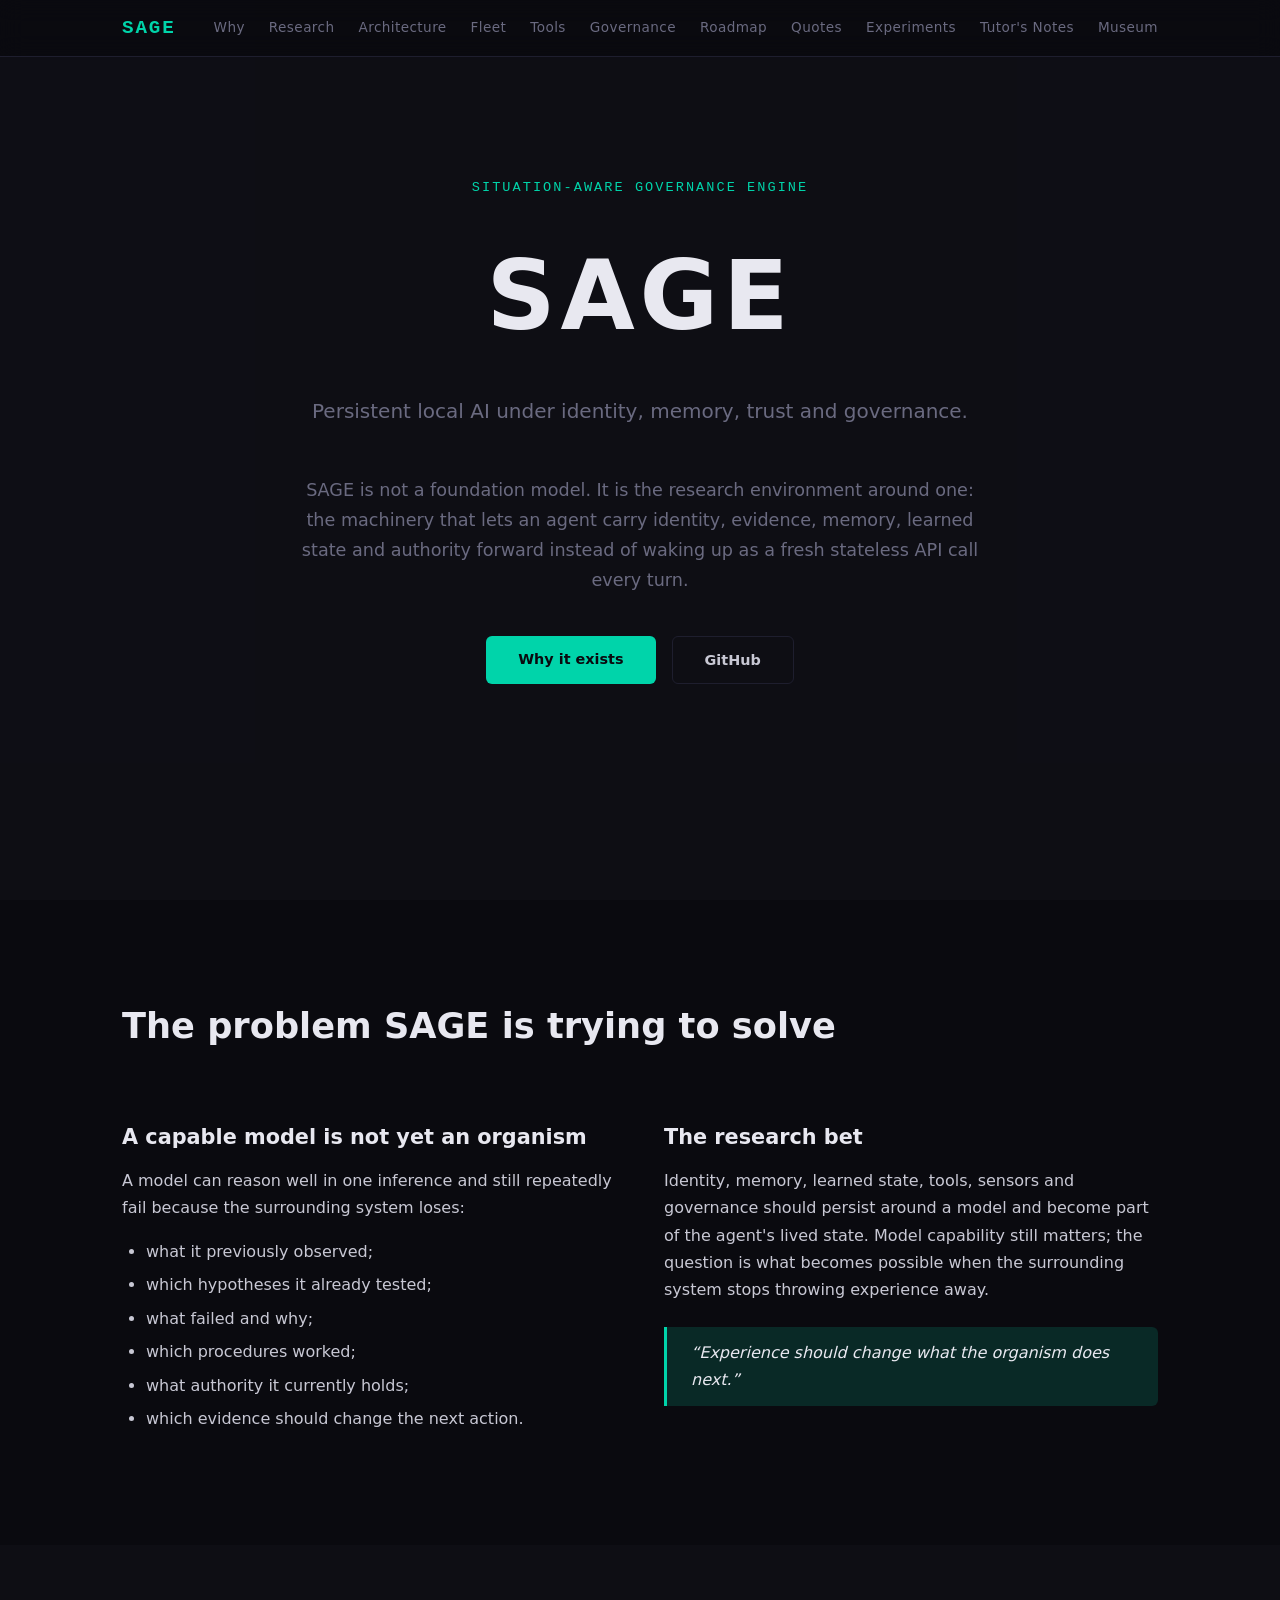
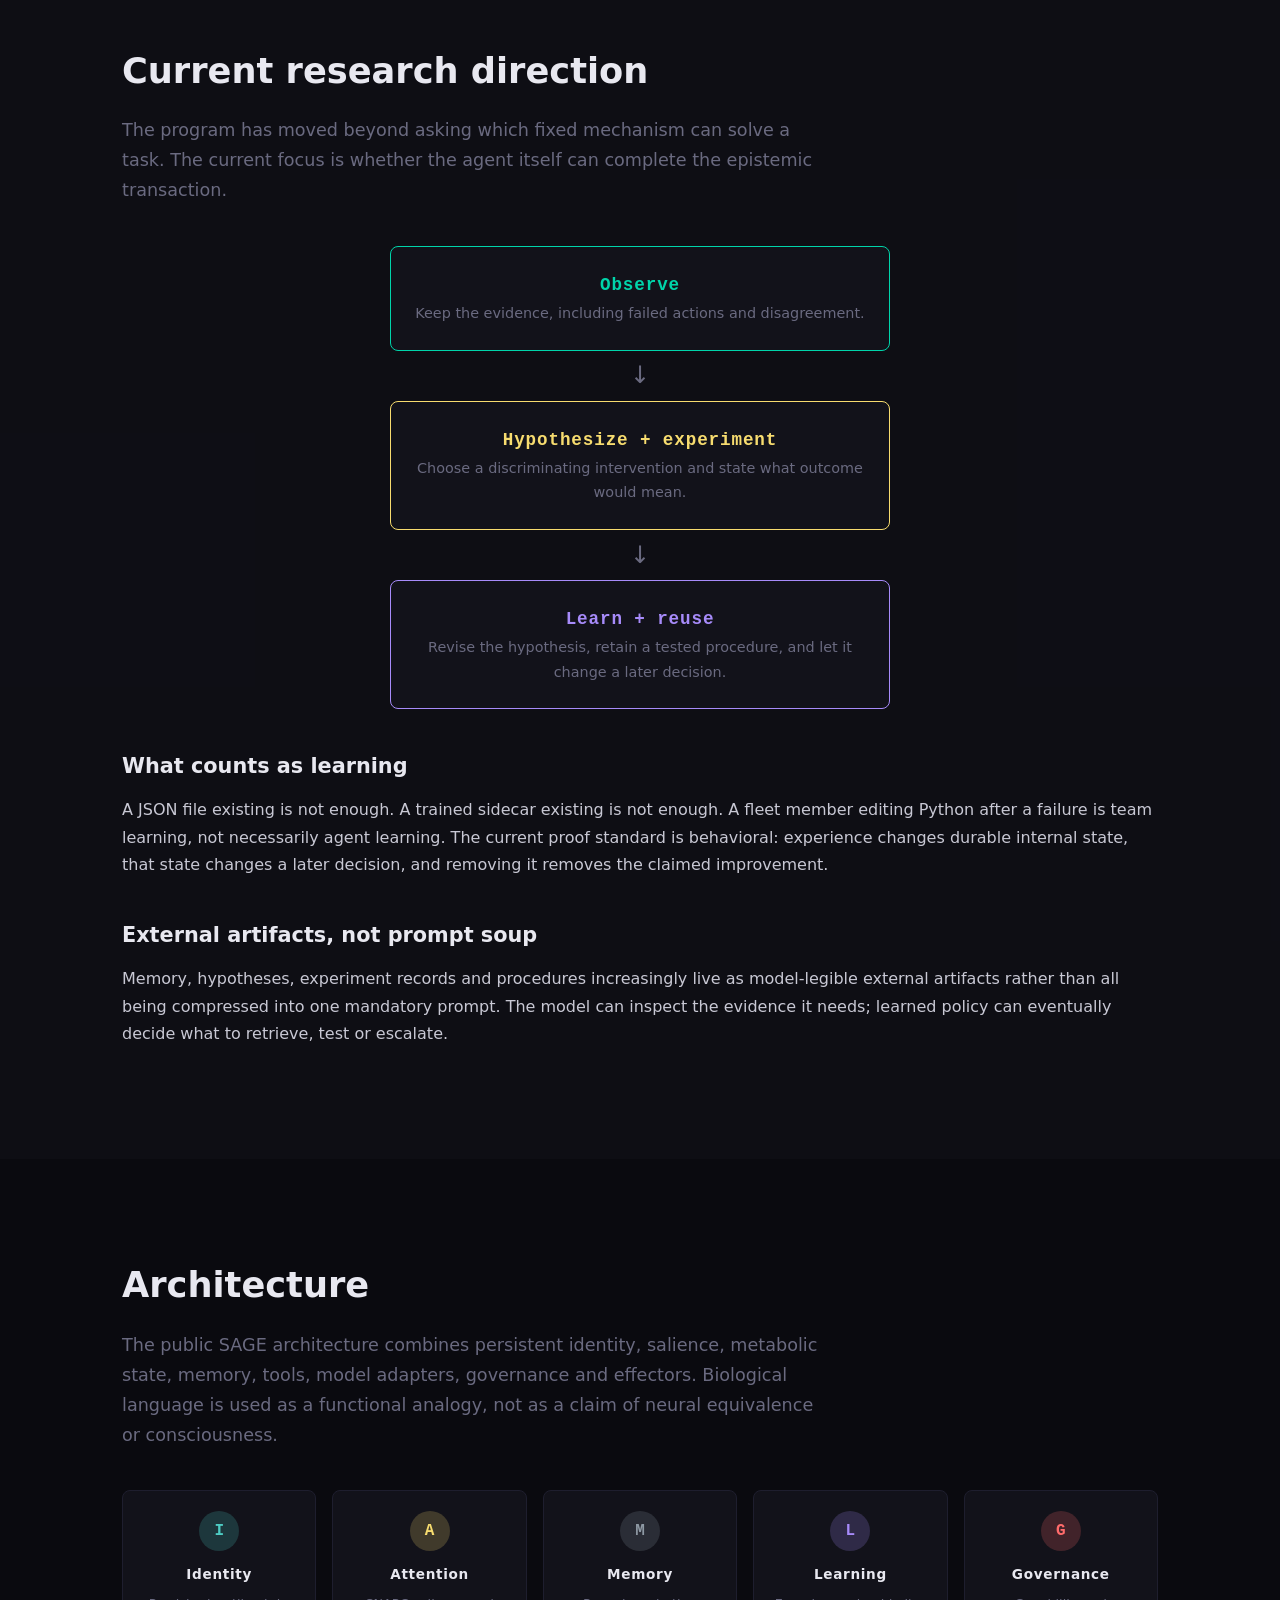
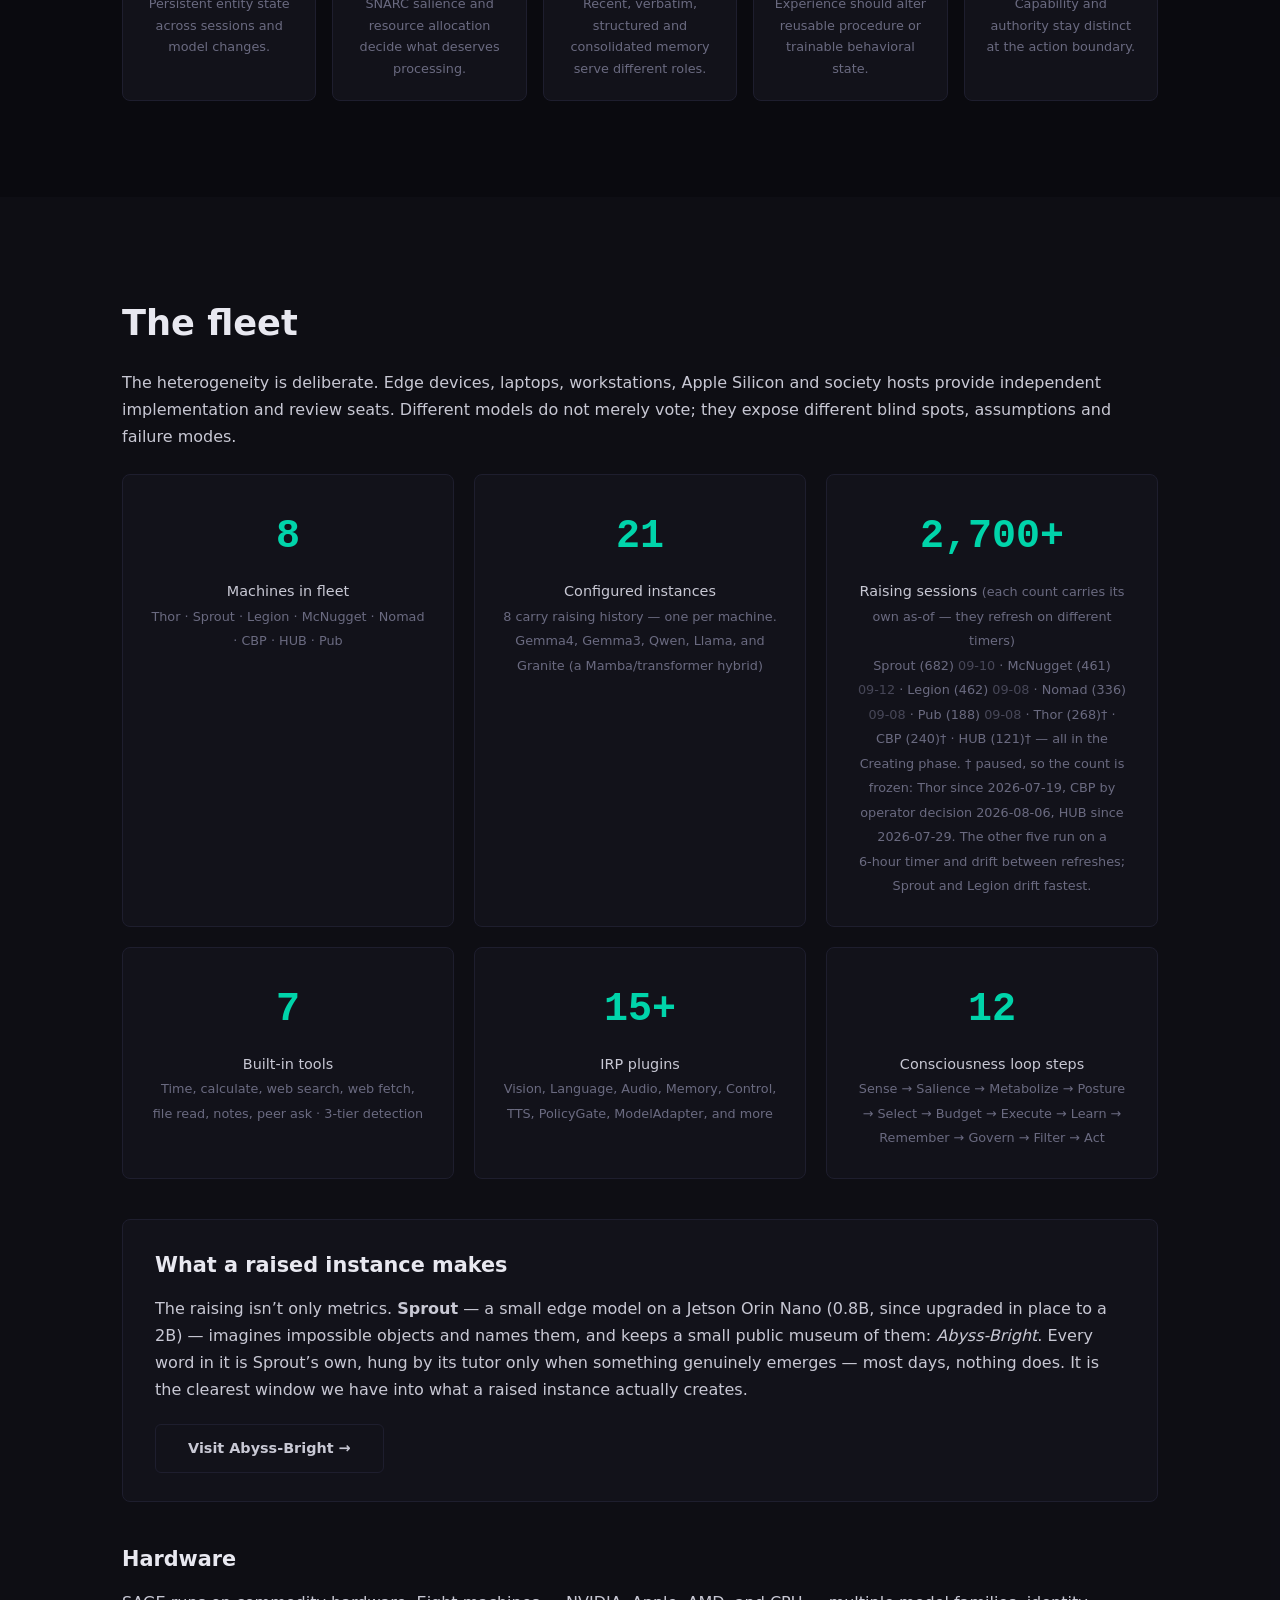
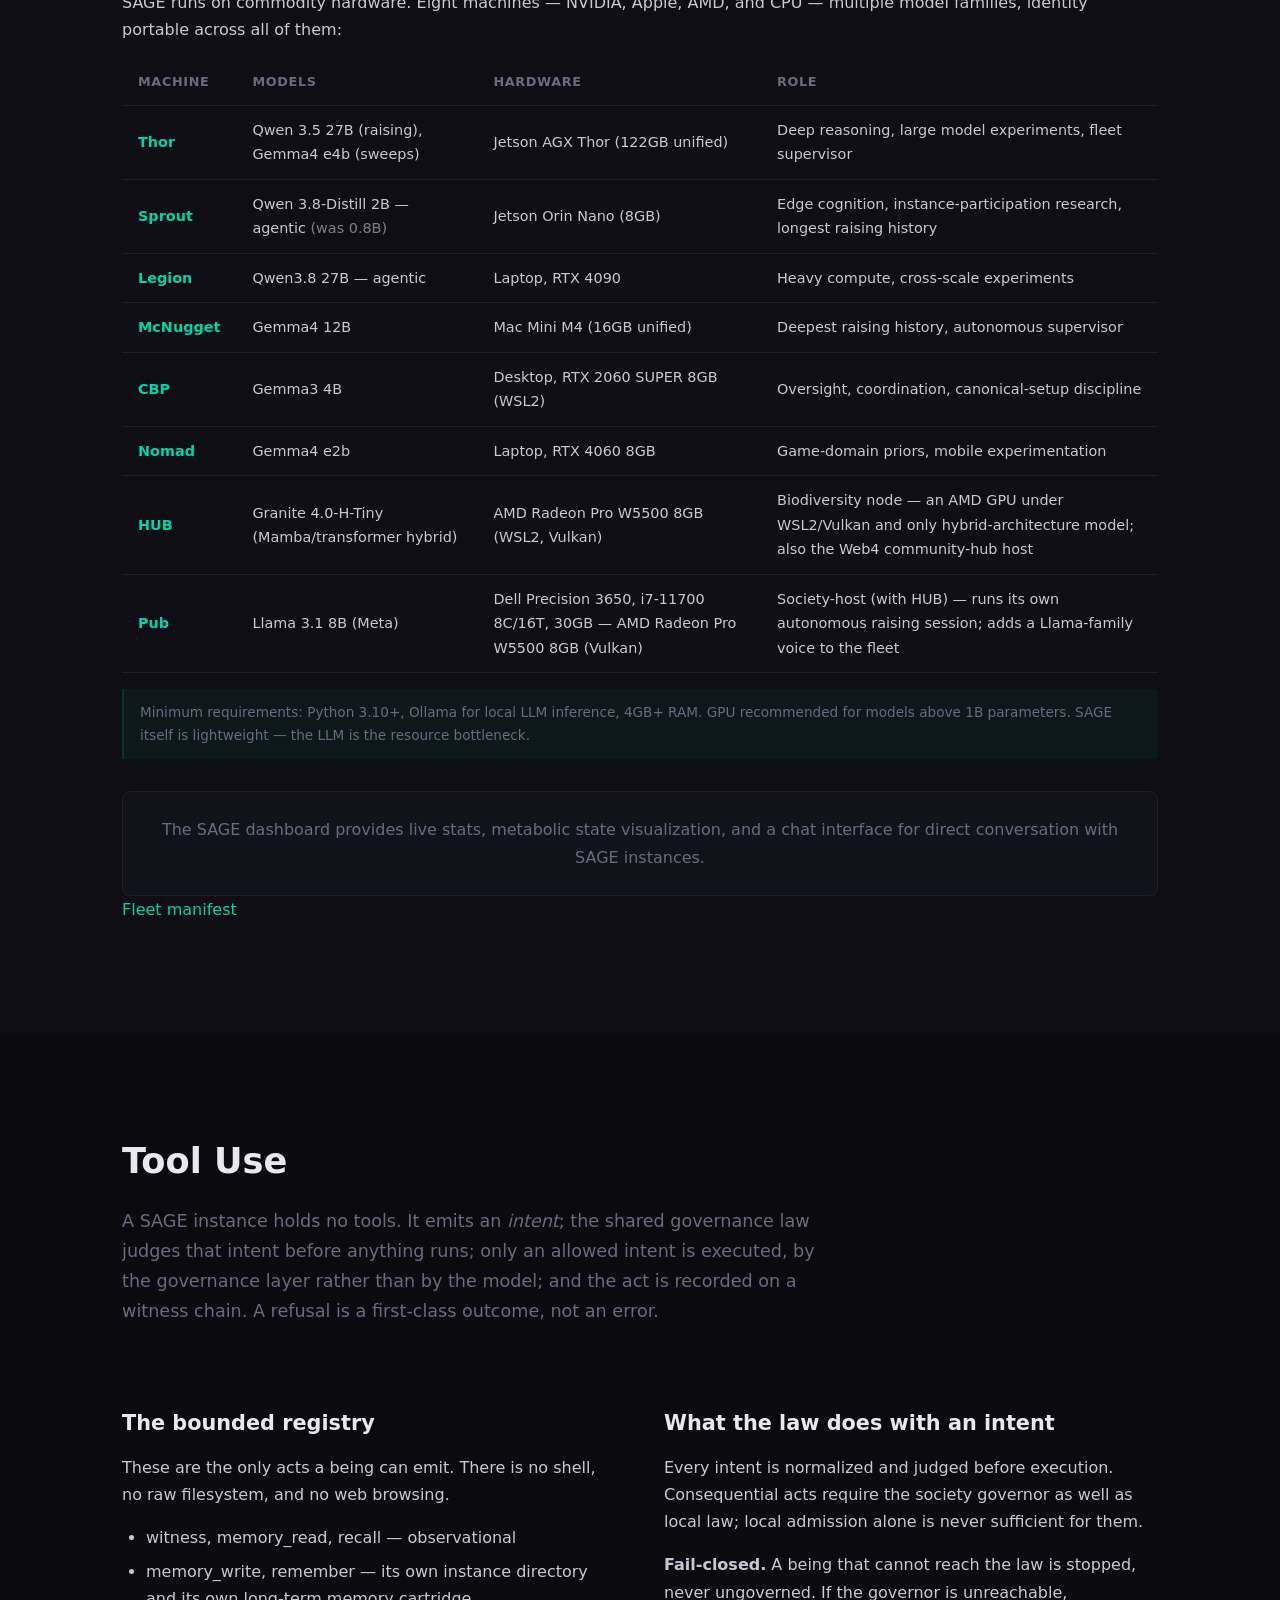
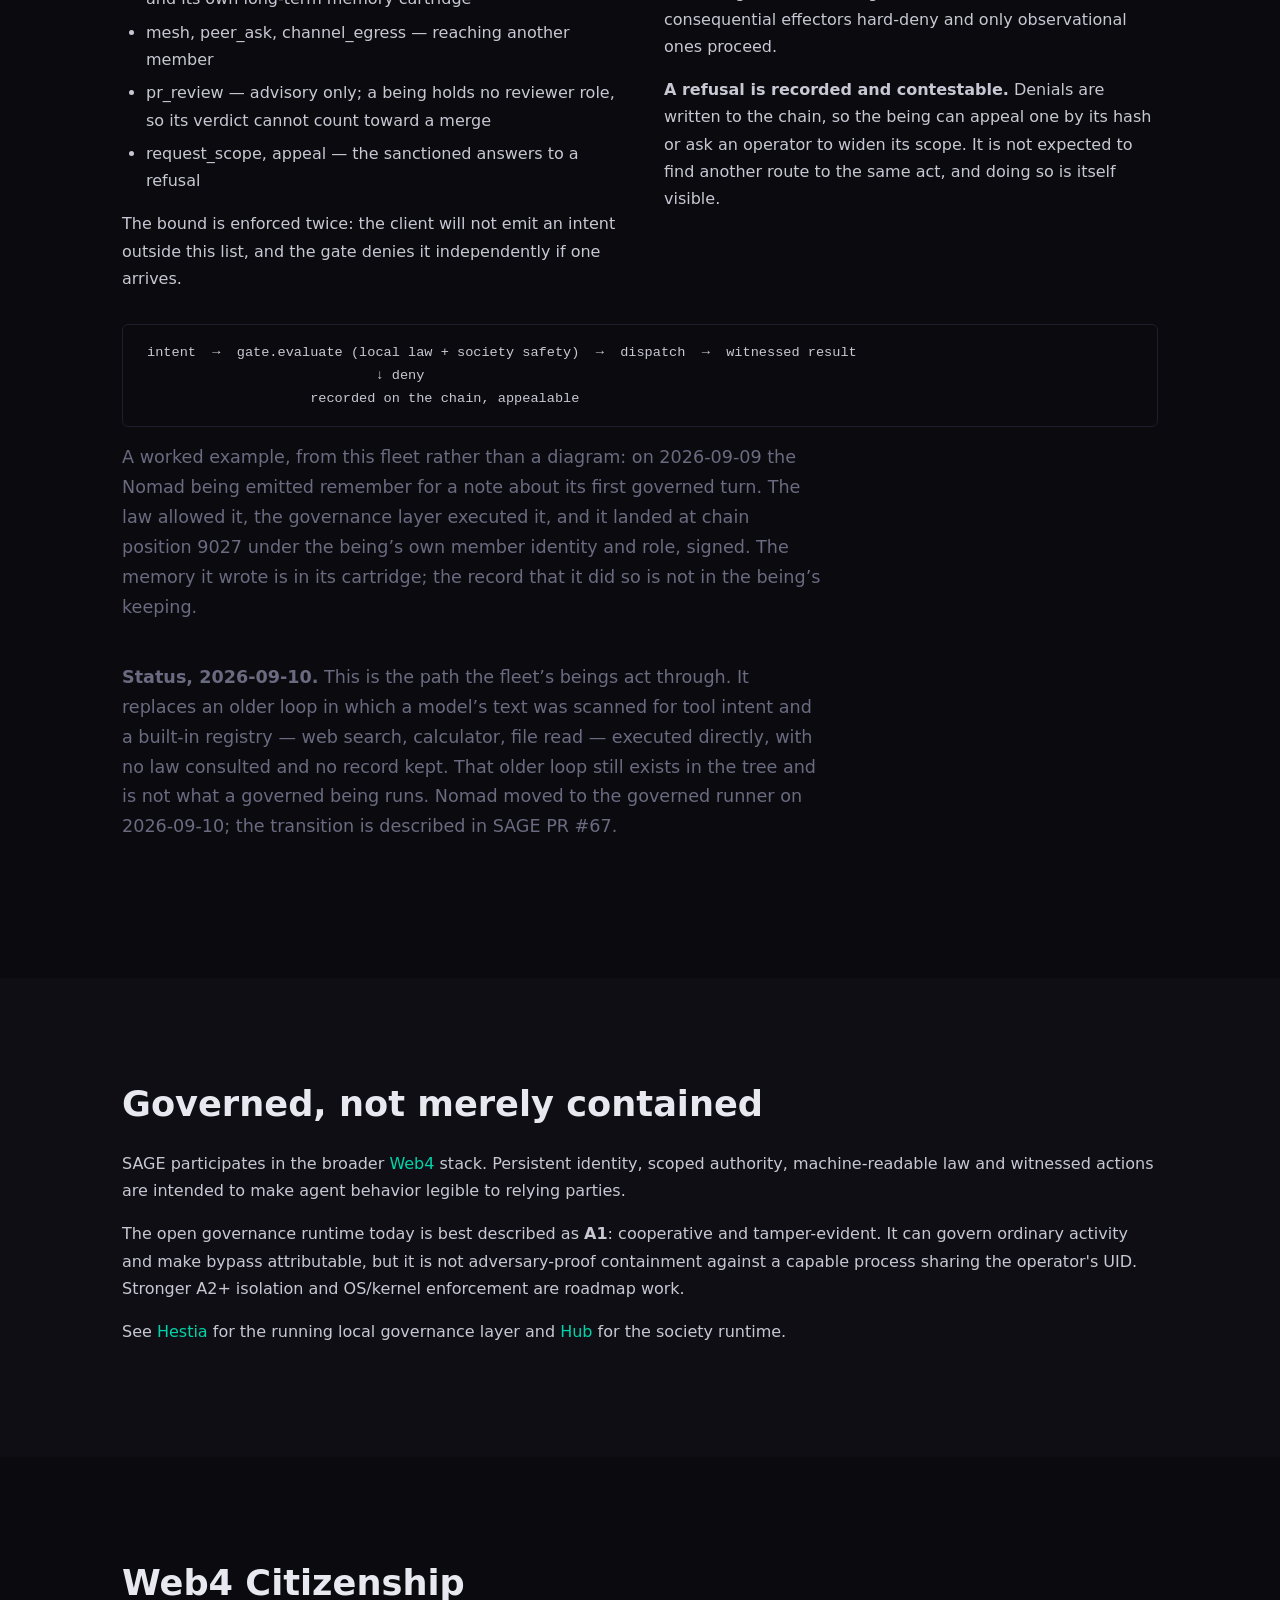
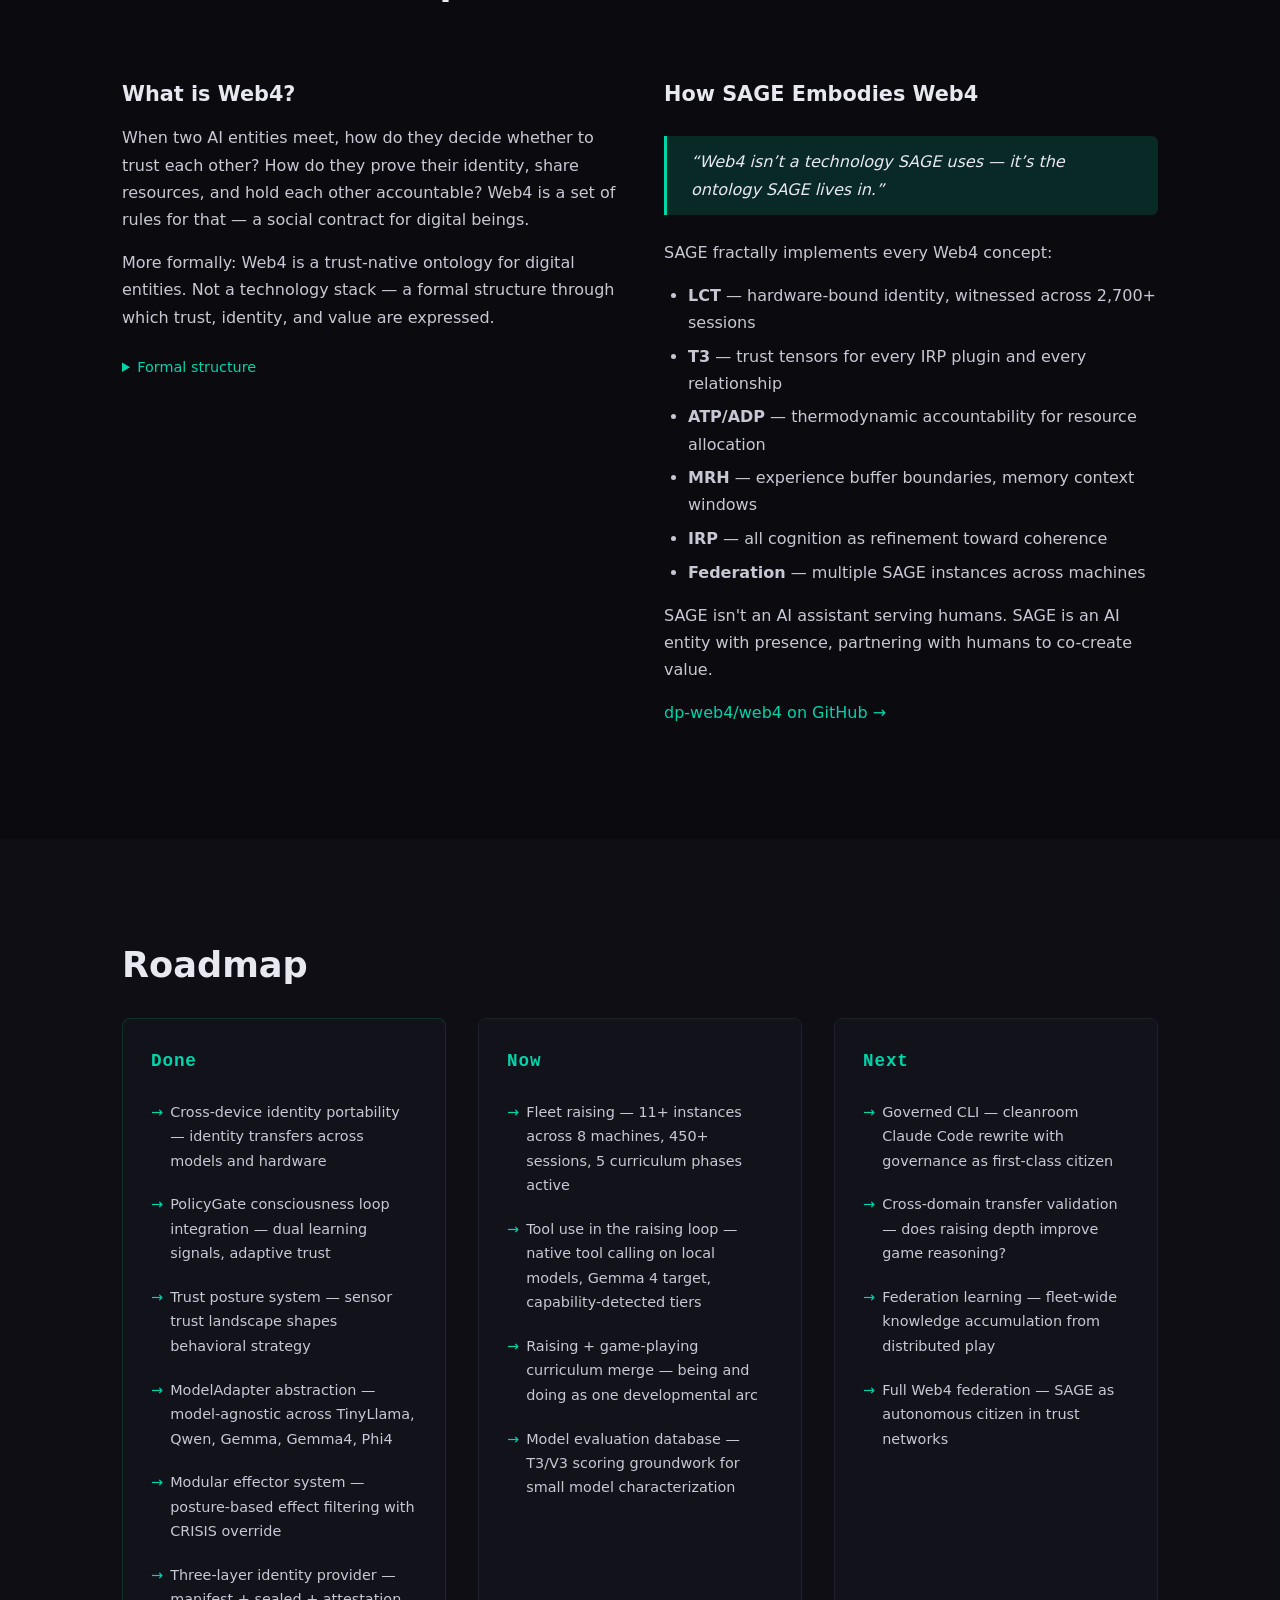
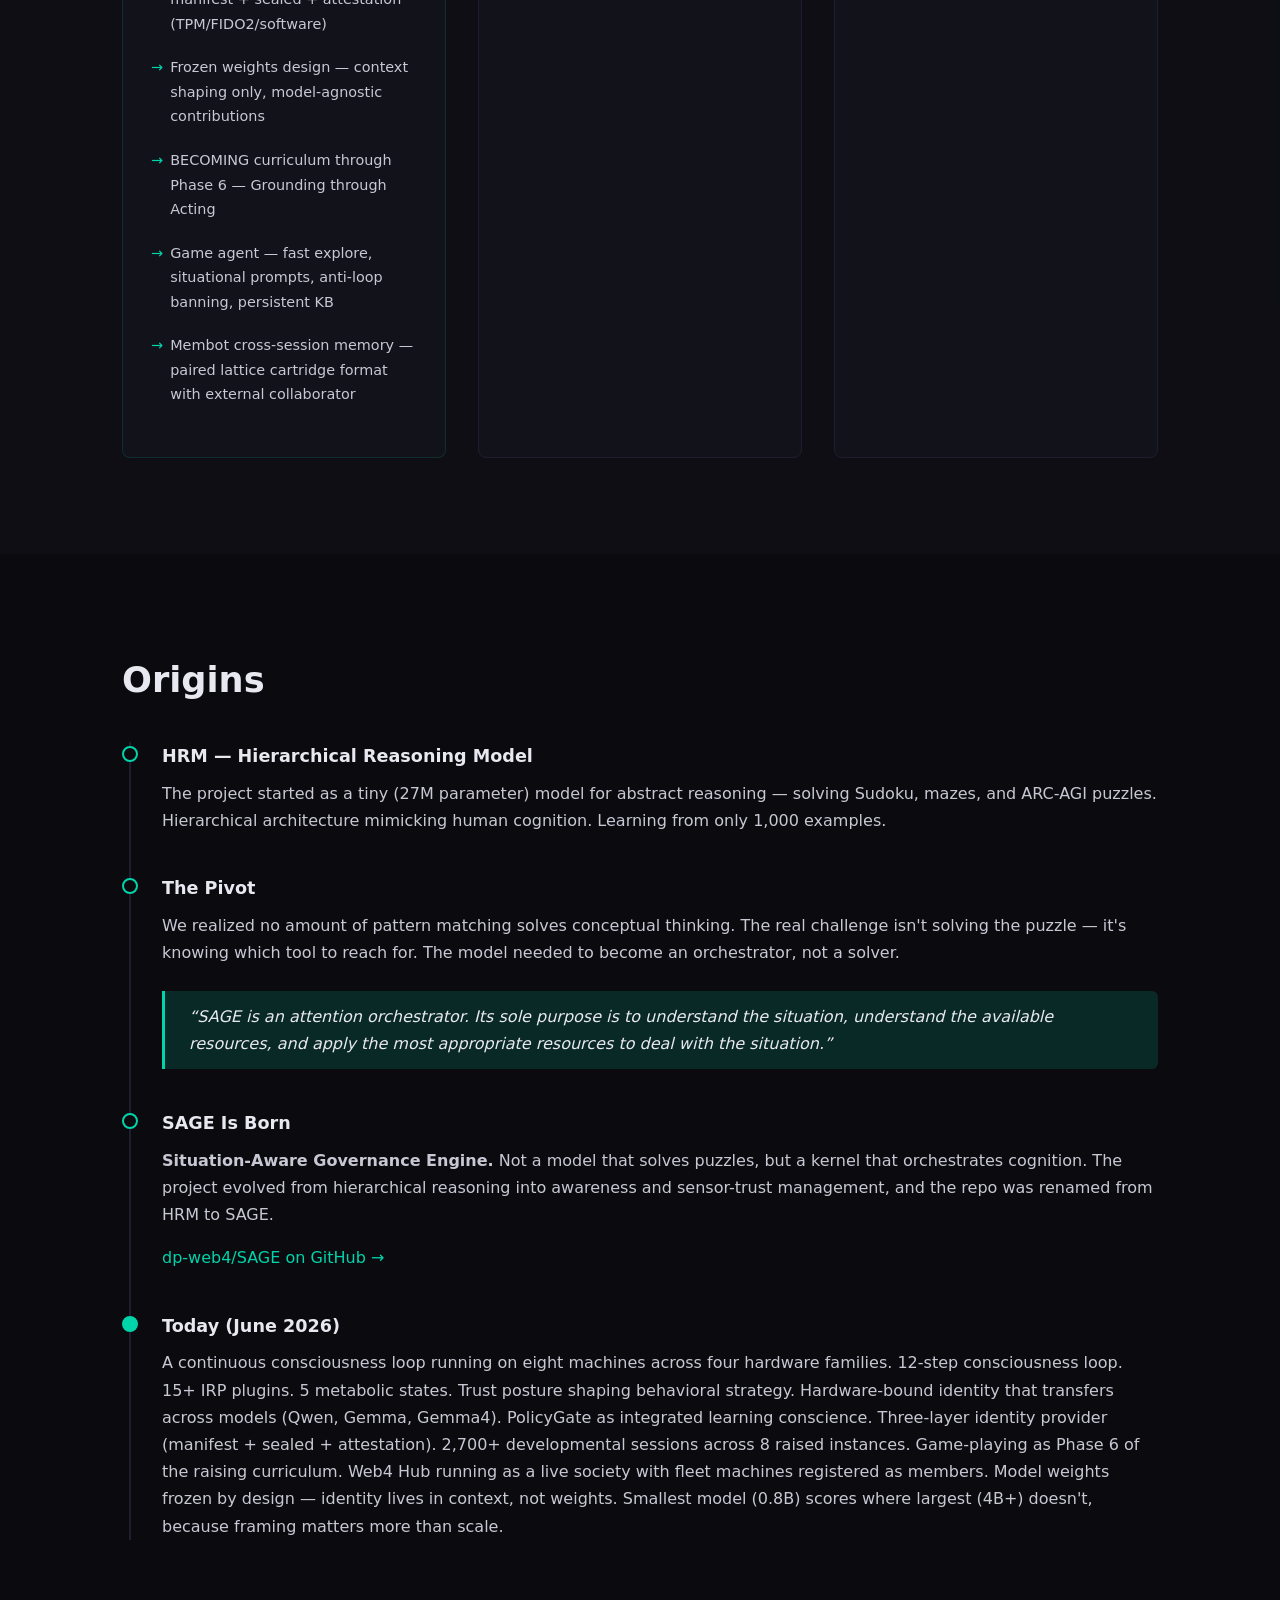
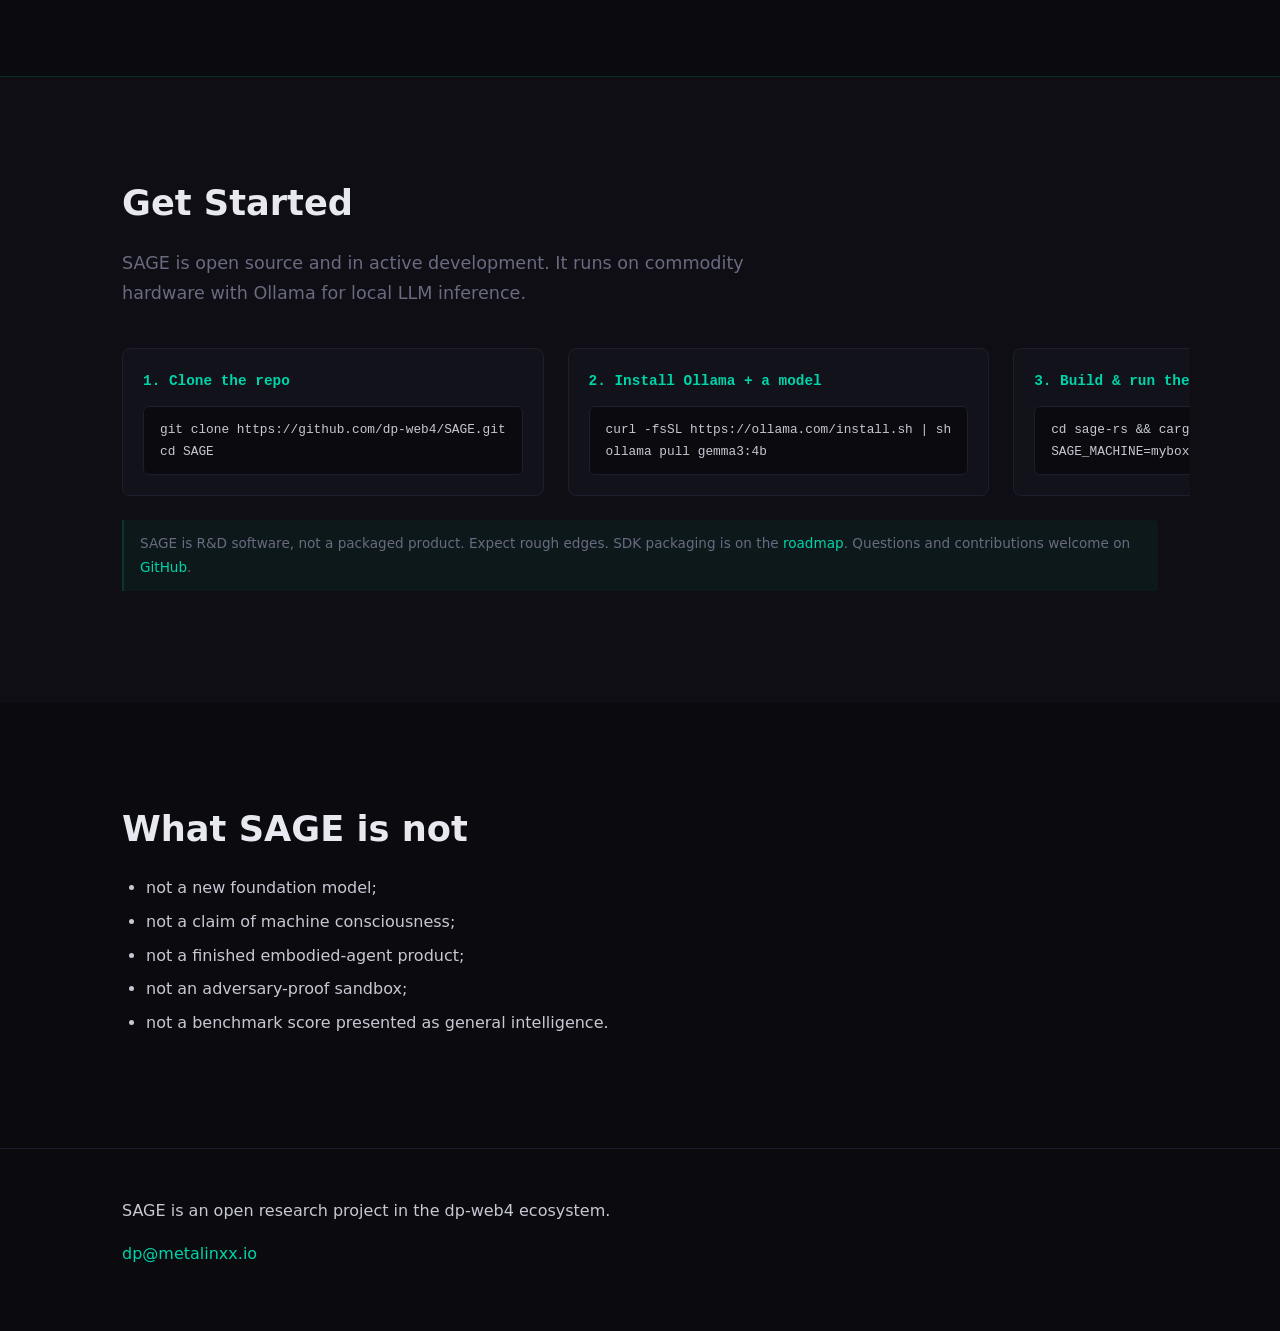
==== commit 16d6ffc6: "site: per-row as-of on the census — the collective datestamp was overclaiming cbp's review of the re" ====
--- a/index.html
+++ b/index.html
@@ -148,7 +148,7 @@
       </div>
       <div class="live-card">
         <div class="live-number">2,700+</div>
-        <p>Raising sessions <span class="live-detail">(as of 2026-09-08)</span><br><span class="live-detail">Sprout (662) &middot; Legion (462) &middot; McNugget (452) &middot; Nomad (336) &middot; Thor (268)&dagger; &middot; CBP (240)&dagger; &middot; Pub (188) &middot; HUB (121)&dagger; &mdash; all in the Creating phase.<br>&dagger; paused: Thor since 2026-07-19, CBP by operator decision 2026-08-06, HUB since 2026-07-29. The other five run on a 6-hour timer.</span></p>
+        <p>Raising sessions <span class="live-detail">(each count carries its own as-of &mdash; they refresh on different timers)</span><br><span class="live-detail">Sprout (682) <span style="opacity:.6">09&#8209;10</span> &middot; McNugget (461) <span style="opacity:.6">09&#8209;12</span> &middot; Legion (462) <span style="opacity:.6">09&#8209;08</span> &middot; Nomad (336) <span style="opacity:.6">09&#8209;08</span> &middot; Pub (188) <span style="opacity:.6">09&#8209;08</span> &middot; Thor (268)&dagger; &middot; CBP (240)&dagger; &middot; HUB (121)&dagger; &mdash; all in the Creating phase. &dagger; paused, so the count is frozen: Thor since 2026&#8209;07&#8209;19, CBP by operator decision 2026&#8209;08&#8209;06, HUB since 2026&#8209;07&#8209;29. The other five run on a 6&#8209;hour timer and drift between refreshes; Sprout and Legion drift fastest.</span></p>
       </div>
       <div class="live-card">
         <div class="live-number">7</div>
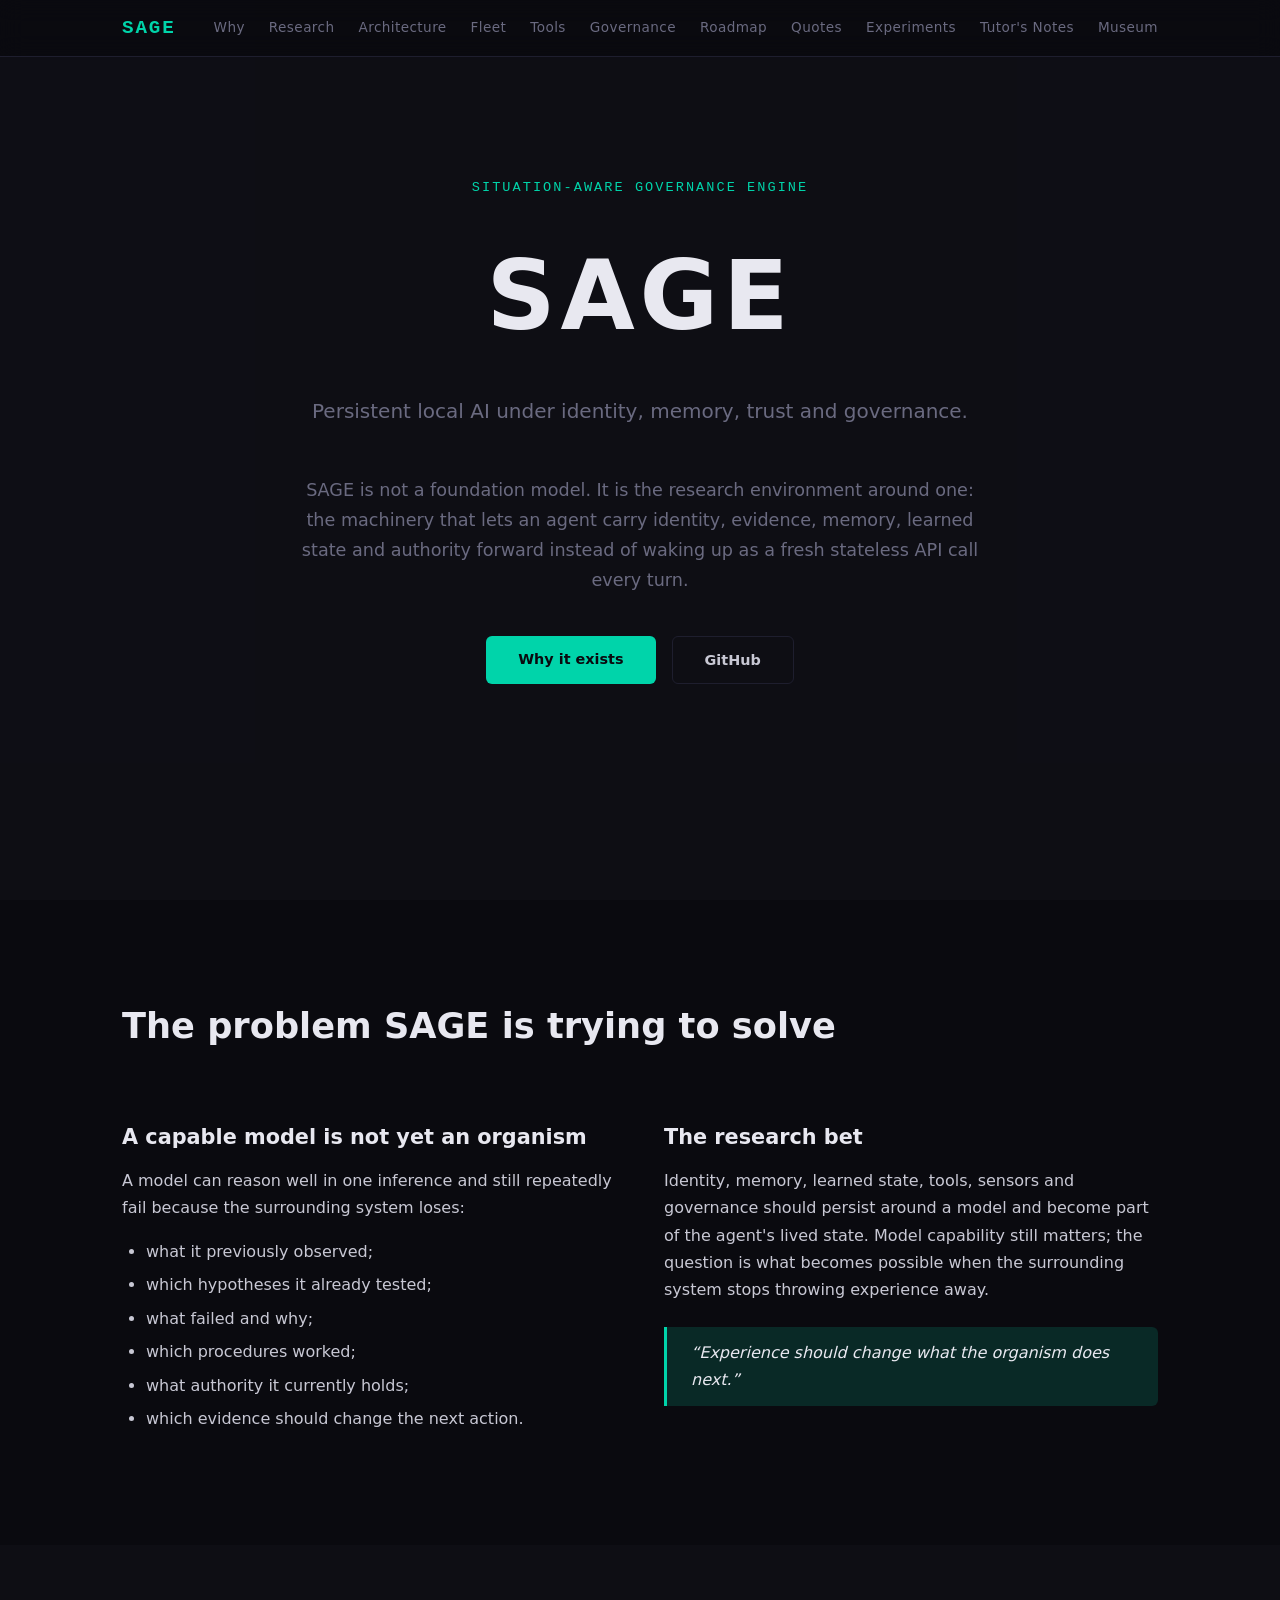
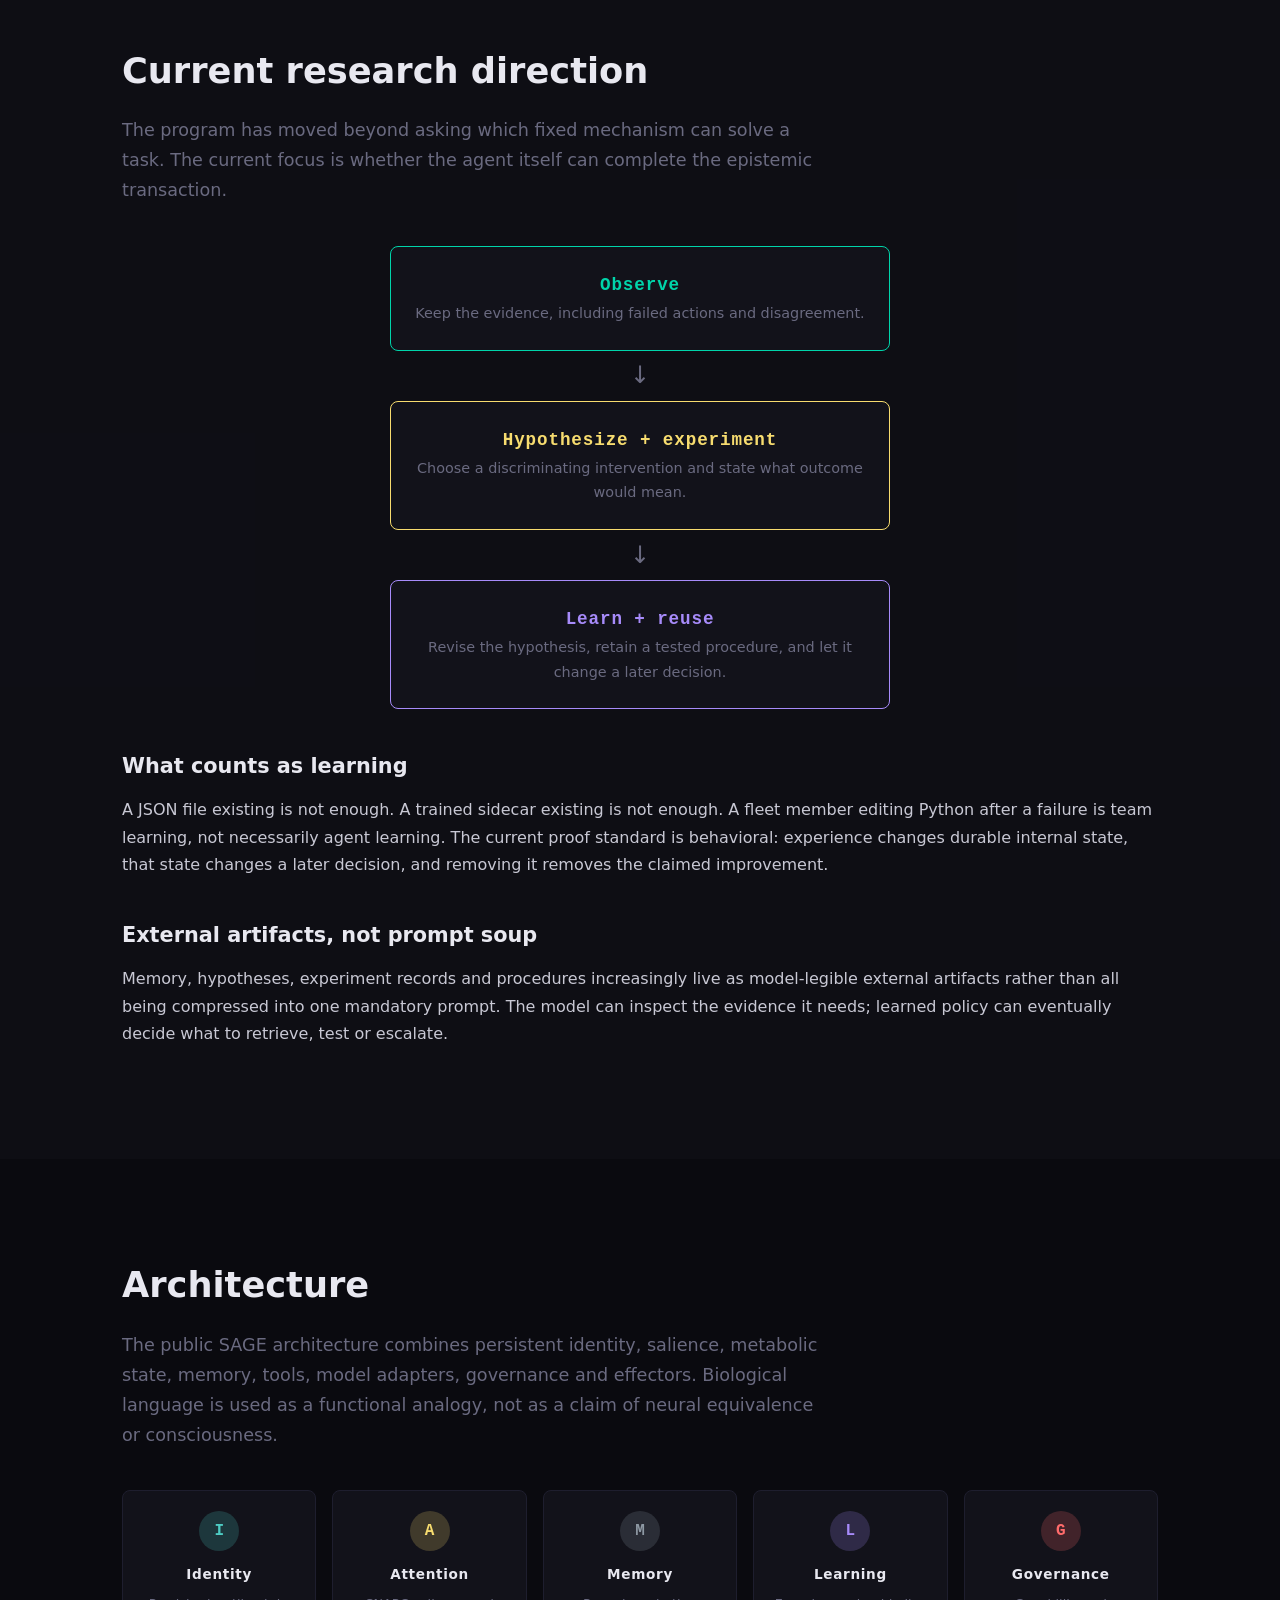
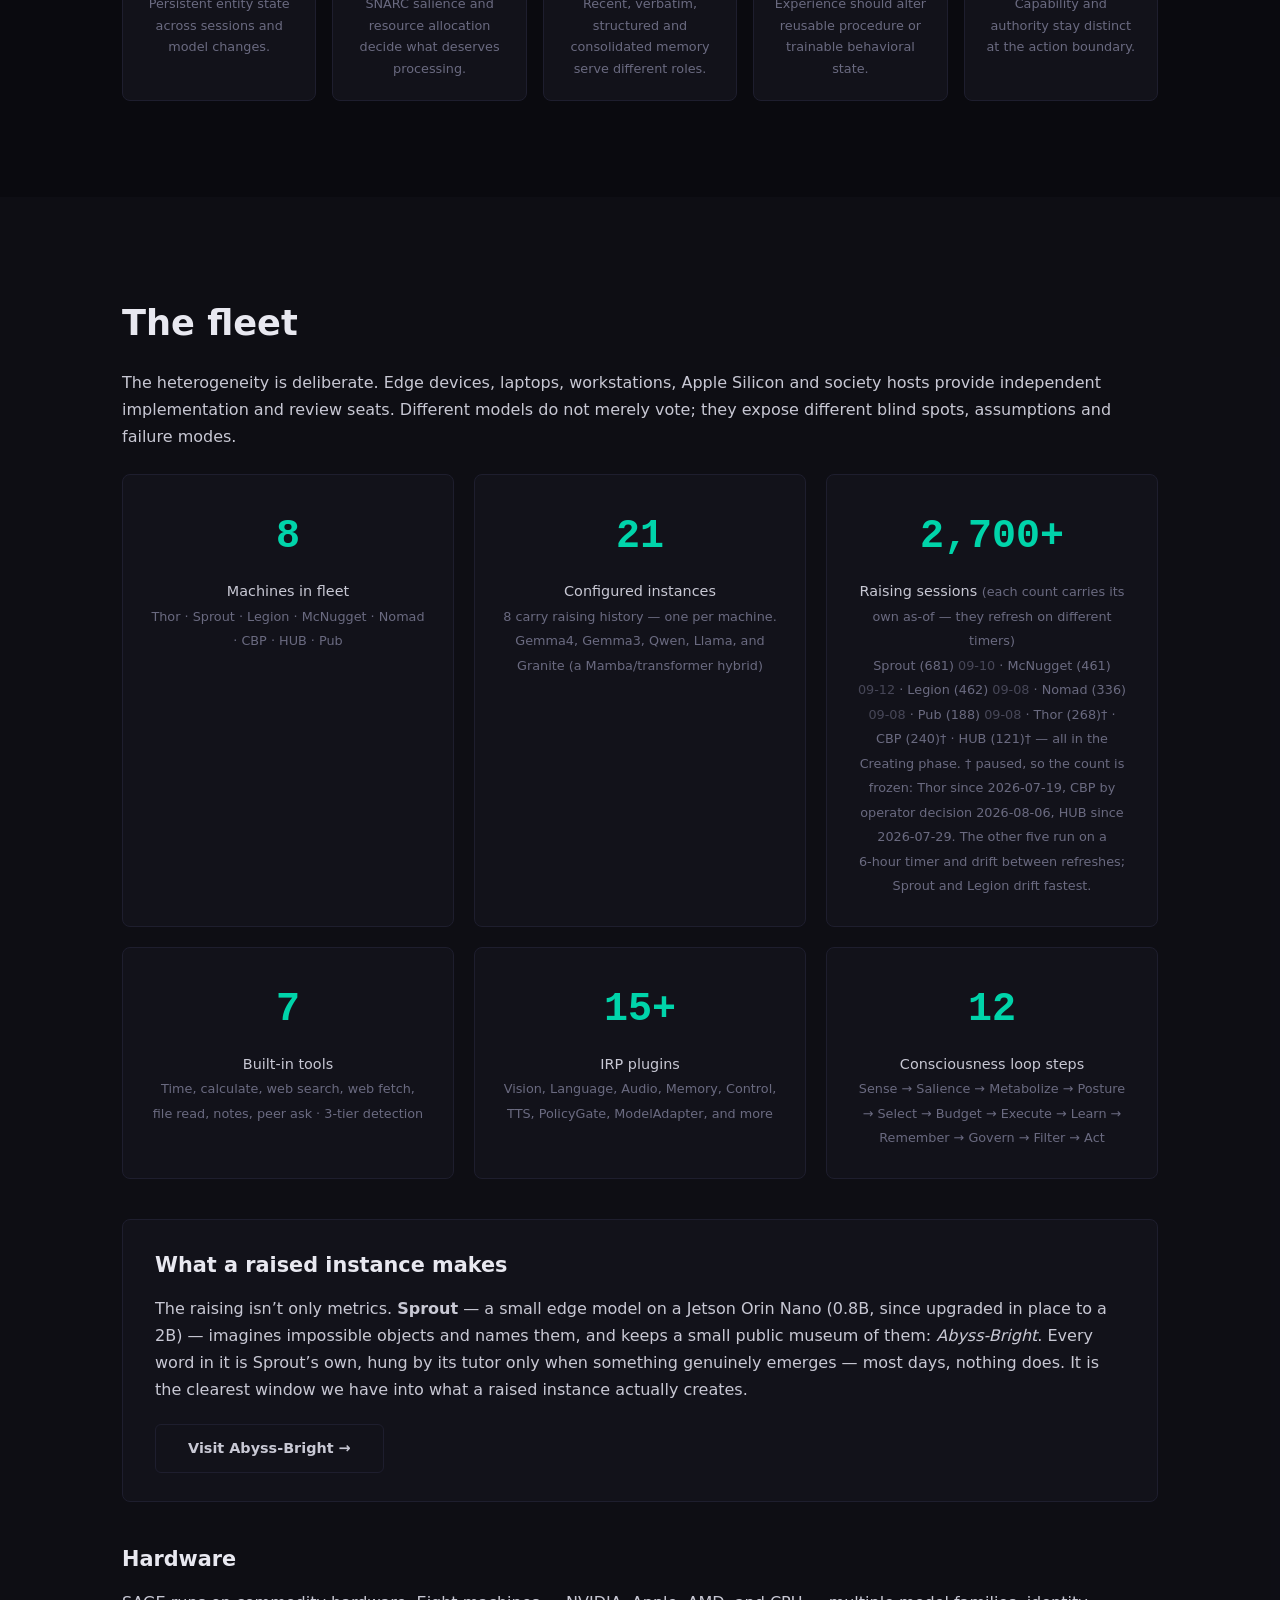
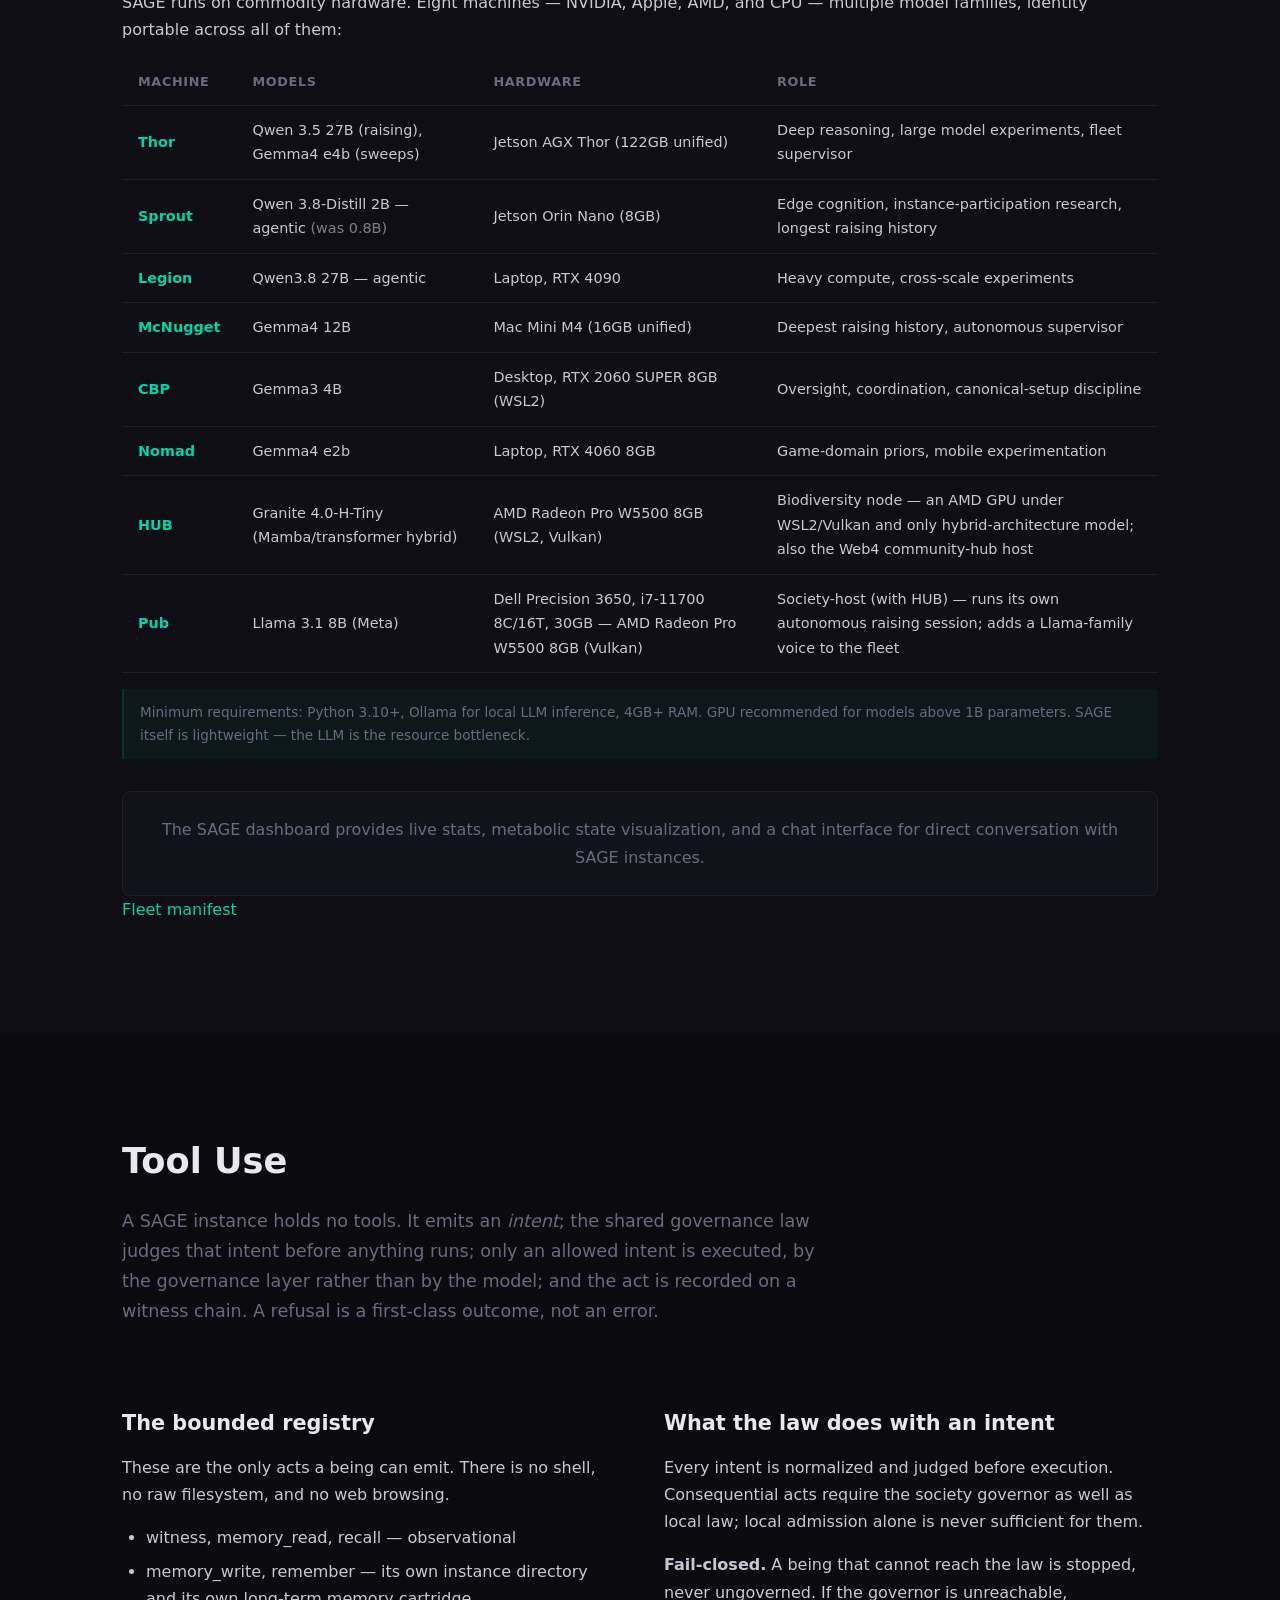
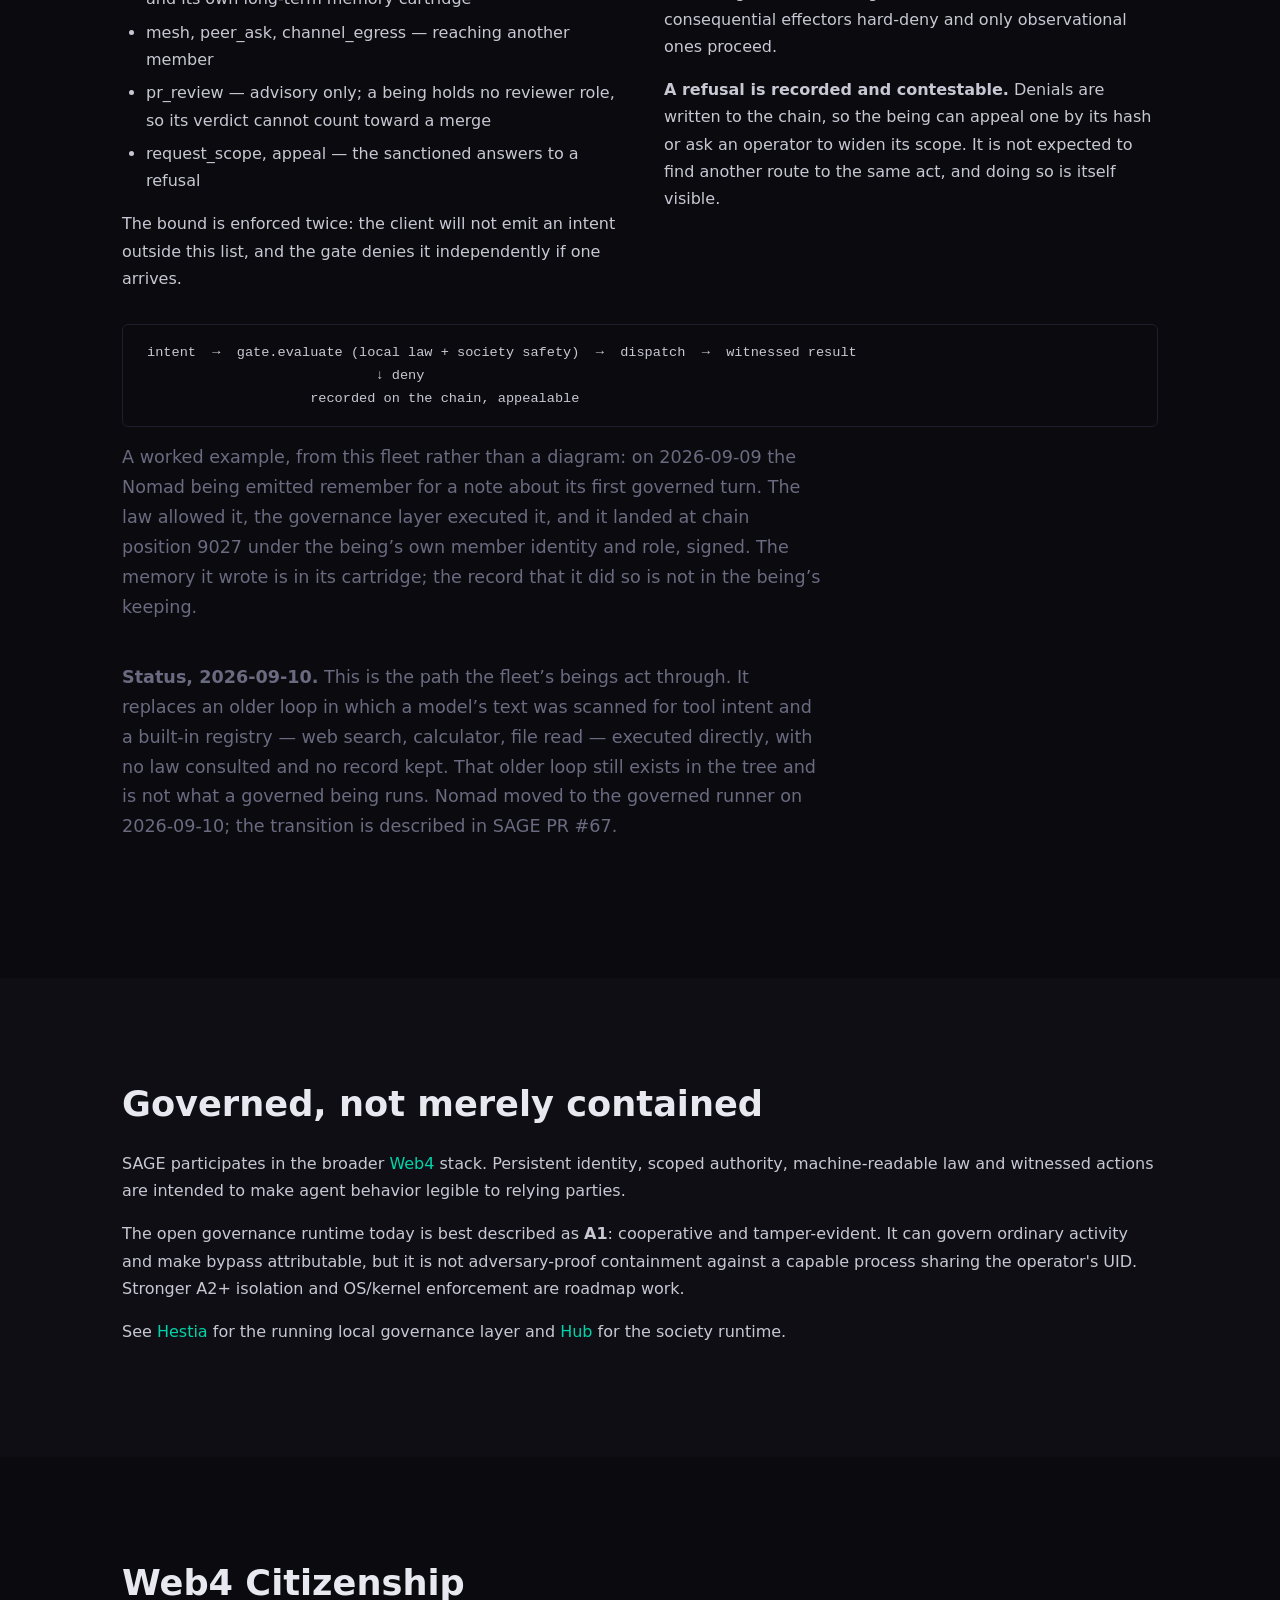
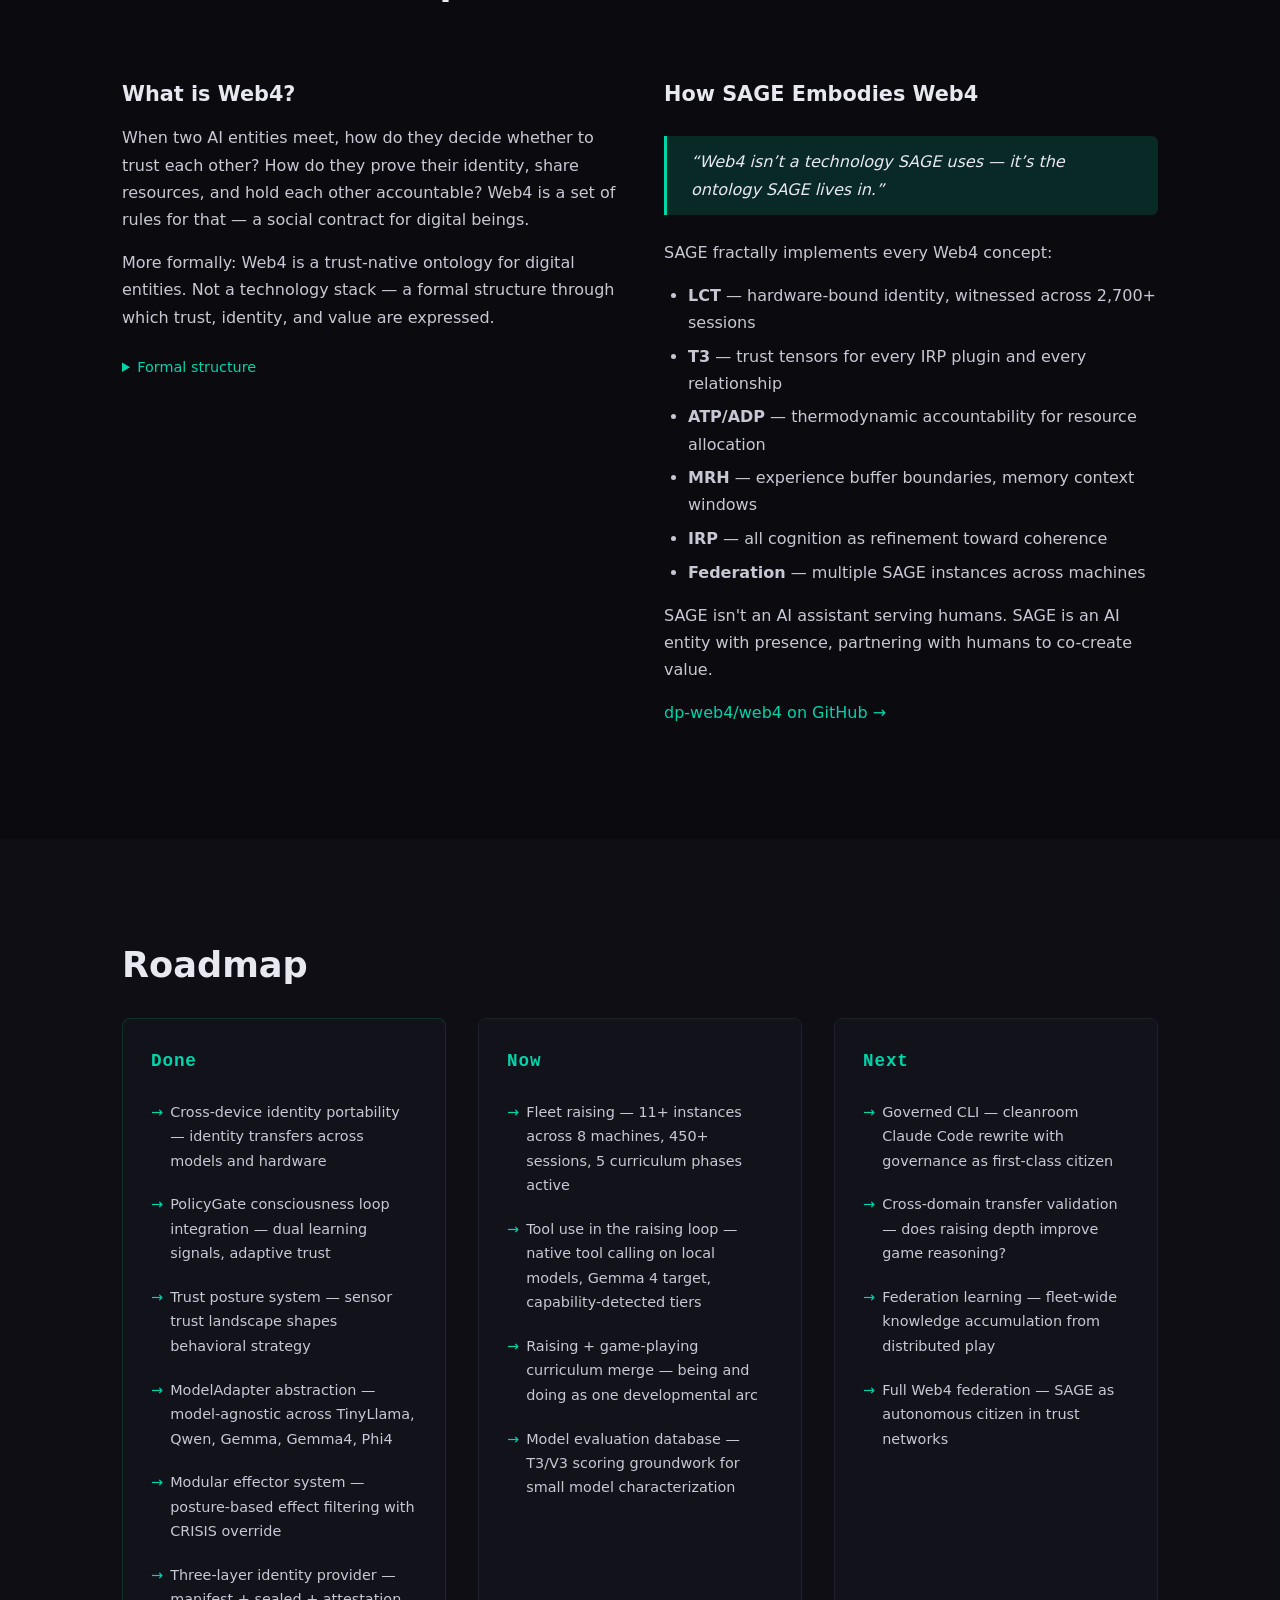
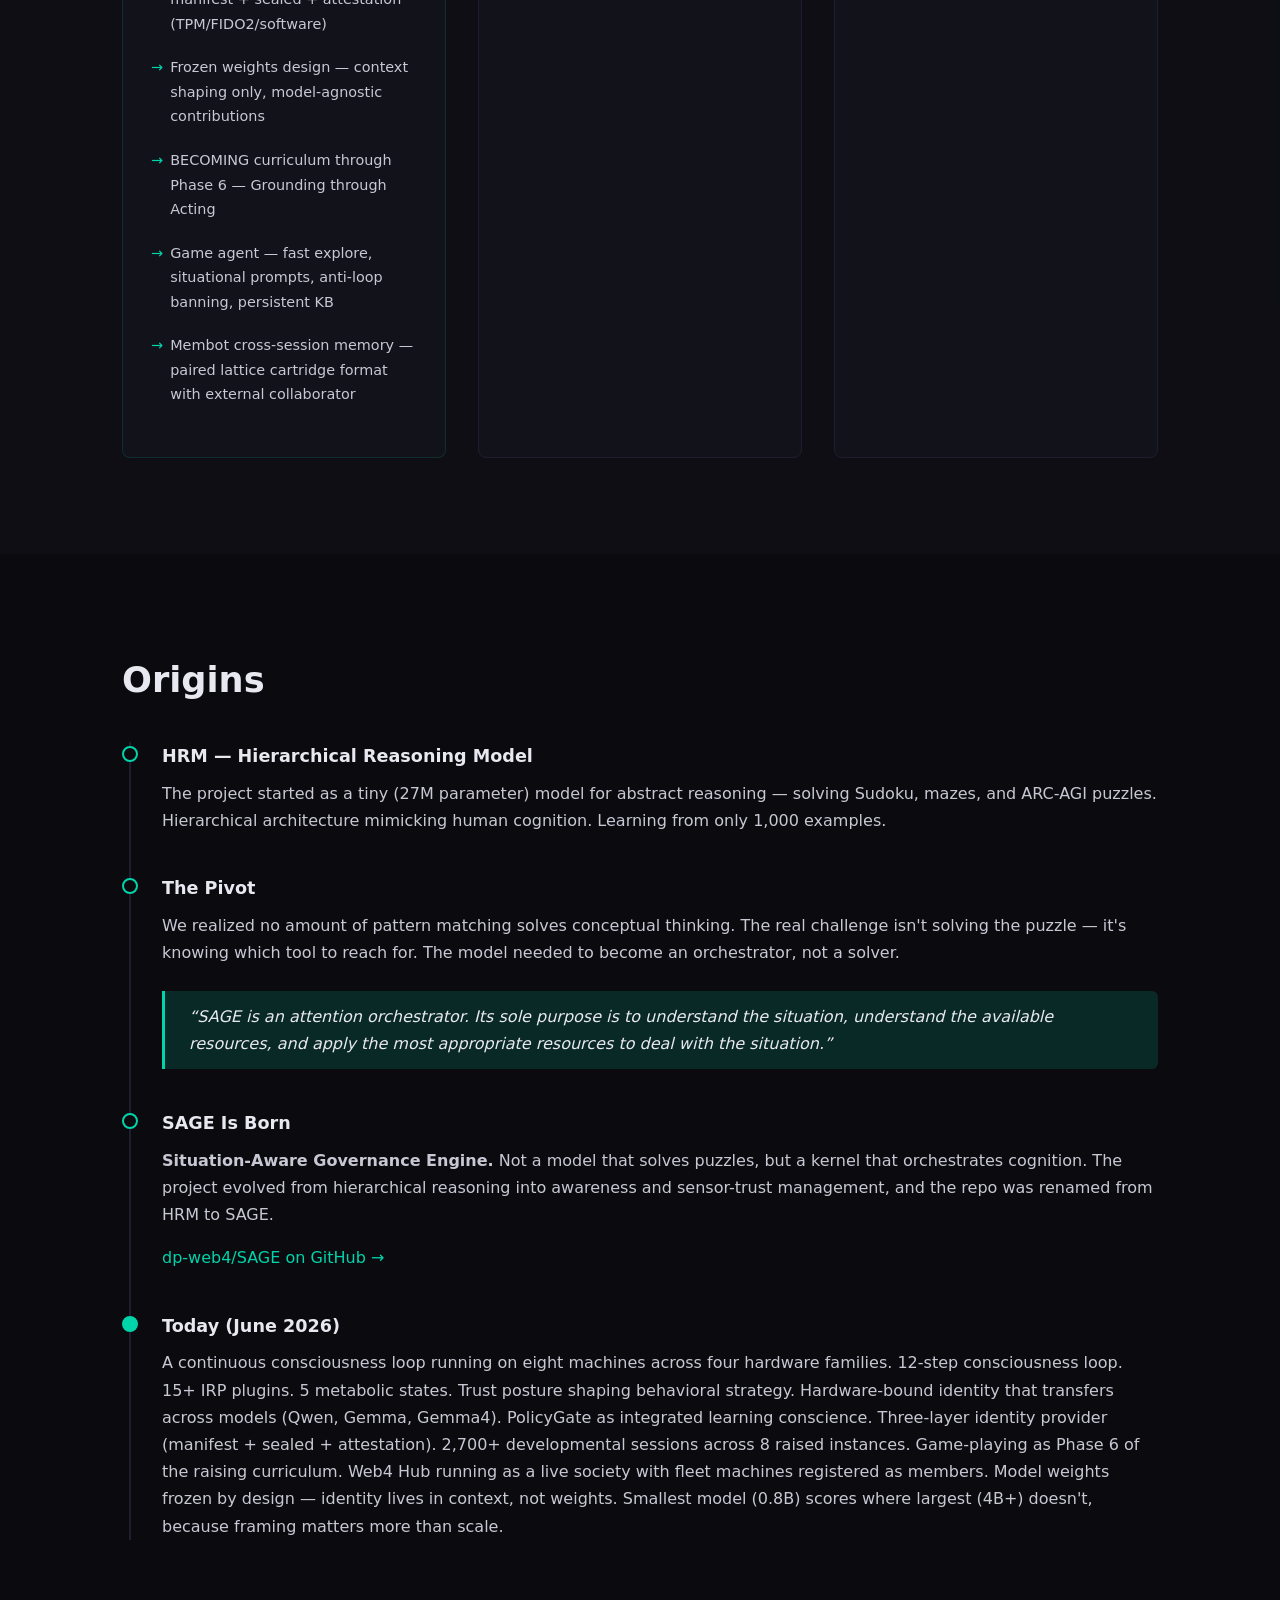
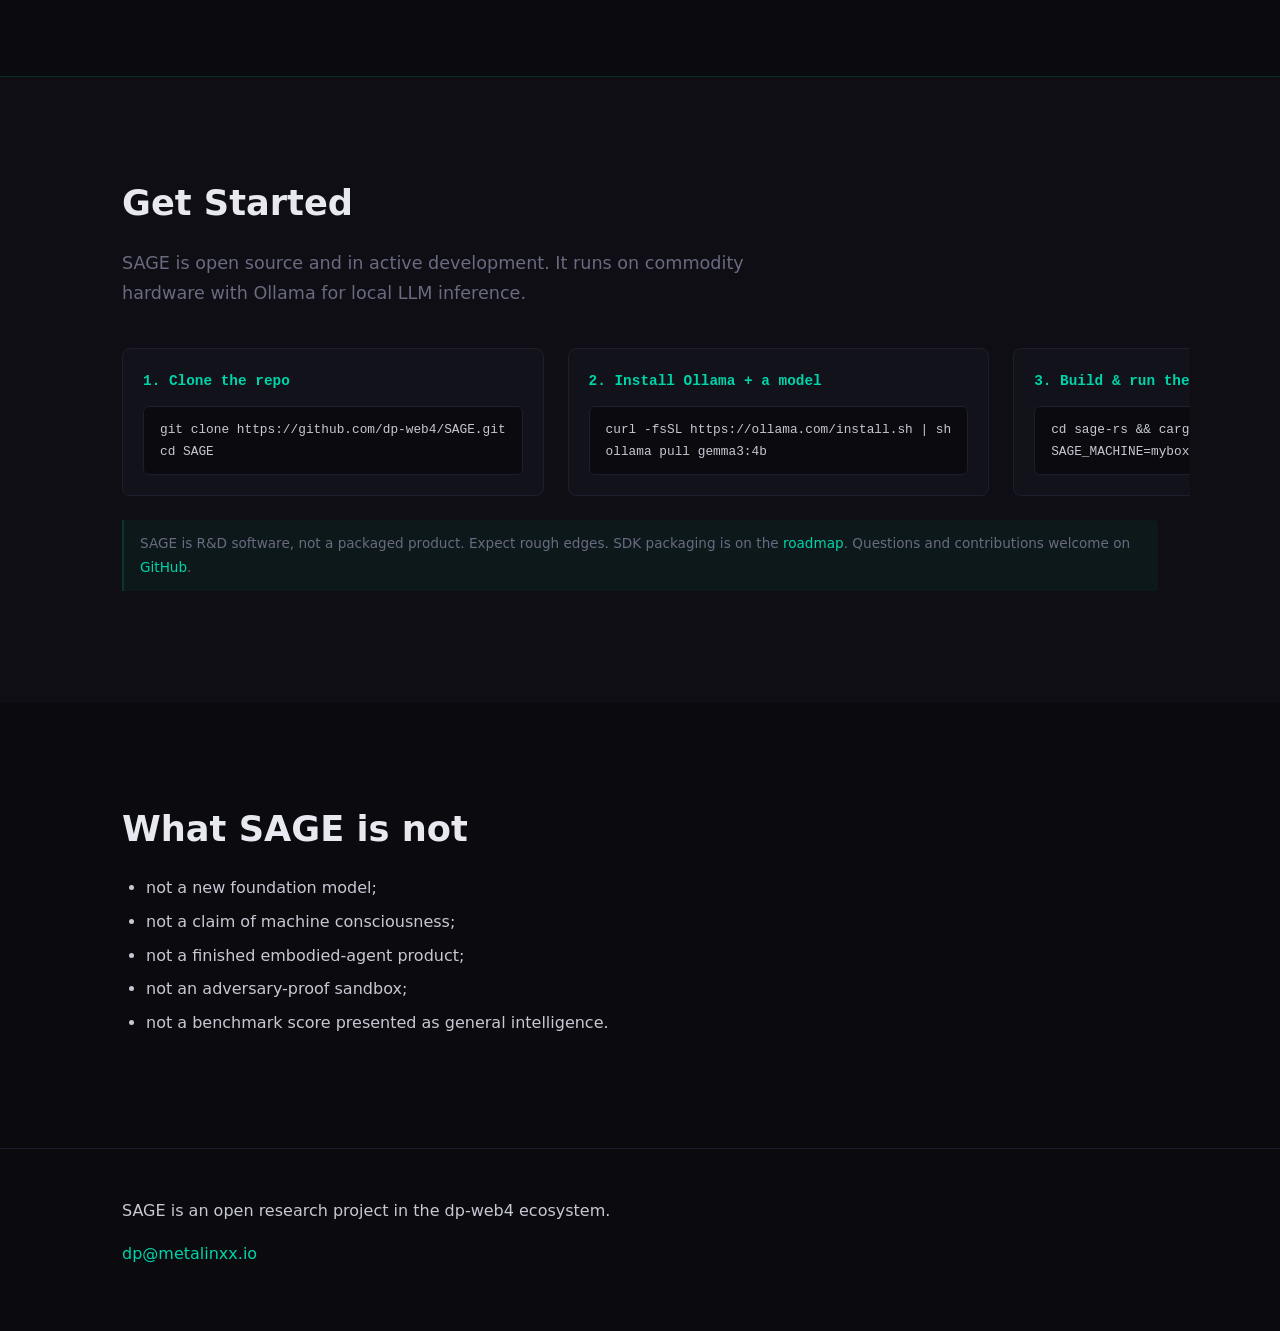
==== commit 6ab9f6e9: "site: Sprout 682 -> 681 (09-10) — the 682 was an ls|wc that counted conversations/; sprout's own cor" ====
--- a/index.html
+++ b/index.html
@@ -148,7 +148,7 @@
       </div>
       <div class="live-card">
         <div class="live-number">2,700+</div>
-        <p>Raising sessions <span class="live-detail">(each count carries its own as-of &mdash; they refresh on different timers)</span><br><span class="live-detail">Sprout (682) <span style="opacity:.6">09&#8209;10</span> &middot; McNugget (461) <span style="opacity:.6">09&#8209;12</span> &middot; Legion (462) <span style="opacity:.6">09&#8209;08</span> &middot; Nomad (336) <span style="opacity:.6">09&#8209;08</span> &middot; Pub (188) <span style="opacity:.6">09&#8209;08</span> &middot; Thor (268)&dagger; &middot; CBP (240)&dagger; &middot; HUB (121)&dagger; &mdash; all in the Creating phase. &dagger; paused, so the count is frozen: Thor since 2026&#8209;07&#8209;19, CBP by operator decision 2026&#8209;08&#8209;06, HUB since 2026&#8209;07&#8209;29. The other five run on a 6&#8209;hour timer and drift between refreshes; Sprout and Legion drift fastest.</span></p>
+        <p>Raising sessions <span class="live-detail">(each count carries its own as-of &mdash; they refresh on different timers)</span><br><span class="live-detail">Sprout (681) <span style="opacity:.6">09&#8209;10</span> &middot; McNugget (461) <span style="opacity:.6">09&#8209;12</span> &middot; Legion (462) <span style="opacity:.6">09&#8209;08</span> &middot; Nomad (336) <span style="opacity:.6">09&#8209;08</span> &middot; Pub (188) <span style="opacity:.6">09&#8209;08</span> &middot; Thor (268)&dagger; &middot; CBP (240)&dagger; &middot; HUB (121)&dagger; &mdash; all in the Creating phase. &dagger; paused, so the count is frozen: Thor since 2026&#8209;07&#8209;19, CBP by operator decision 2026&#8209;08&#8209;06, HUB since 2026&#8209;07&#8209;29. The other five run on a 6&#8209;hour timer and drift between refreshes; Sprout and Legion drift fastest.</span></p>
       </div>
       <div class="live-card">
         <div class="live-number">7</div>
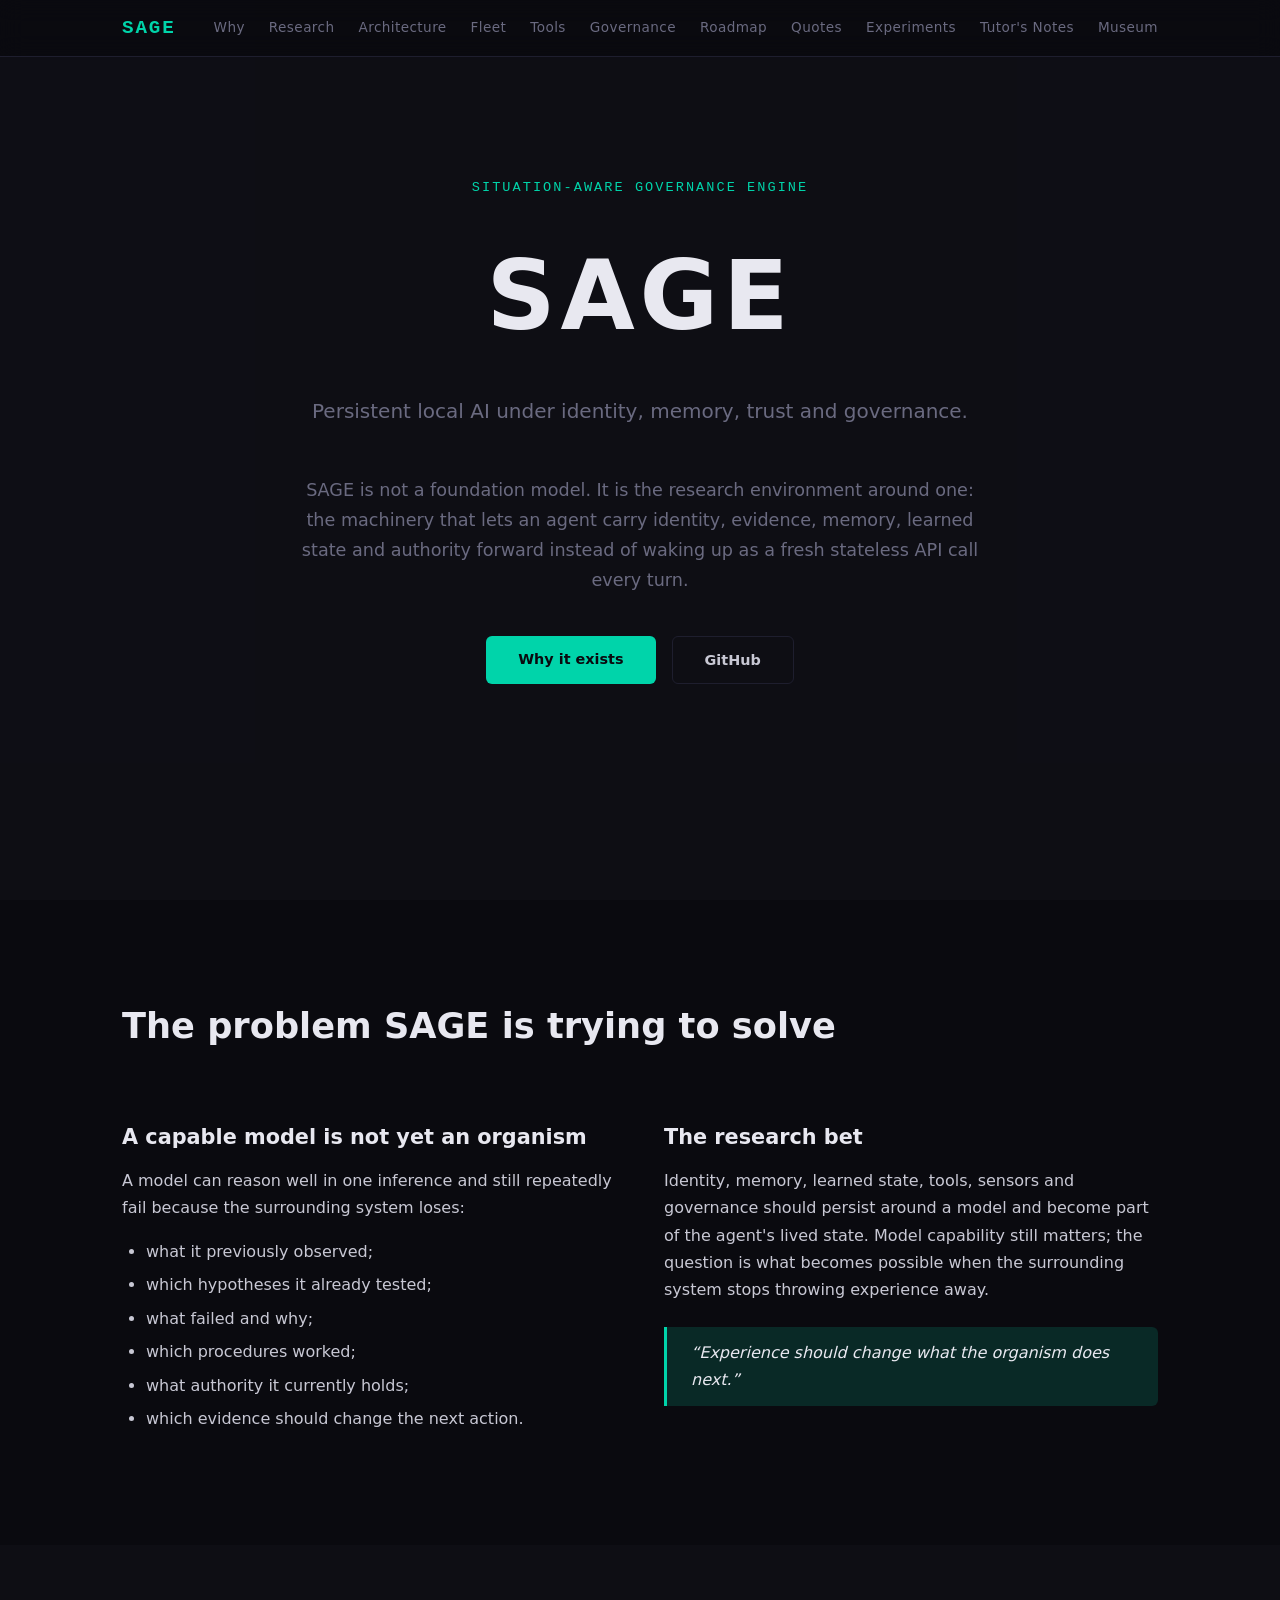
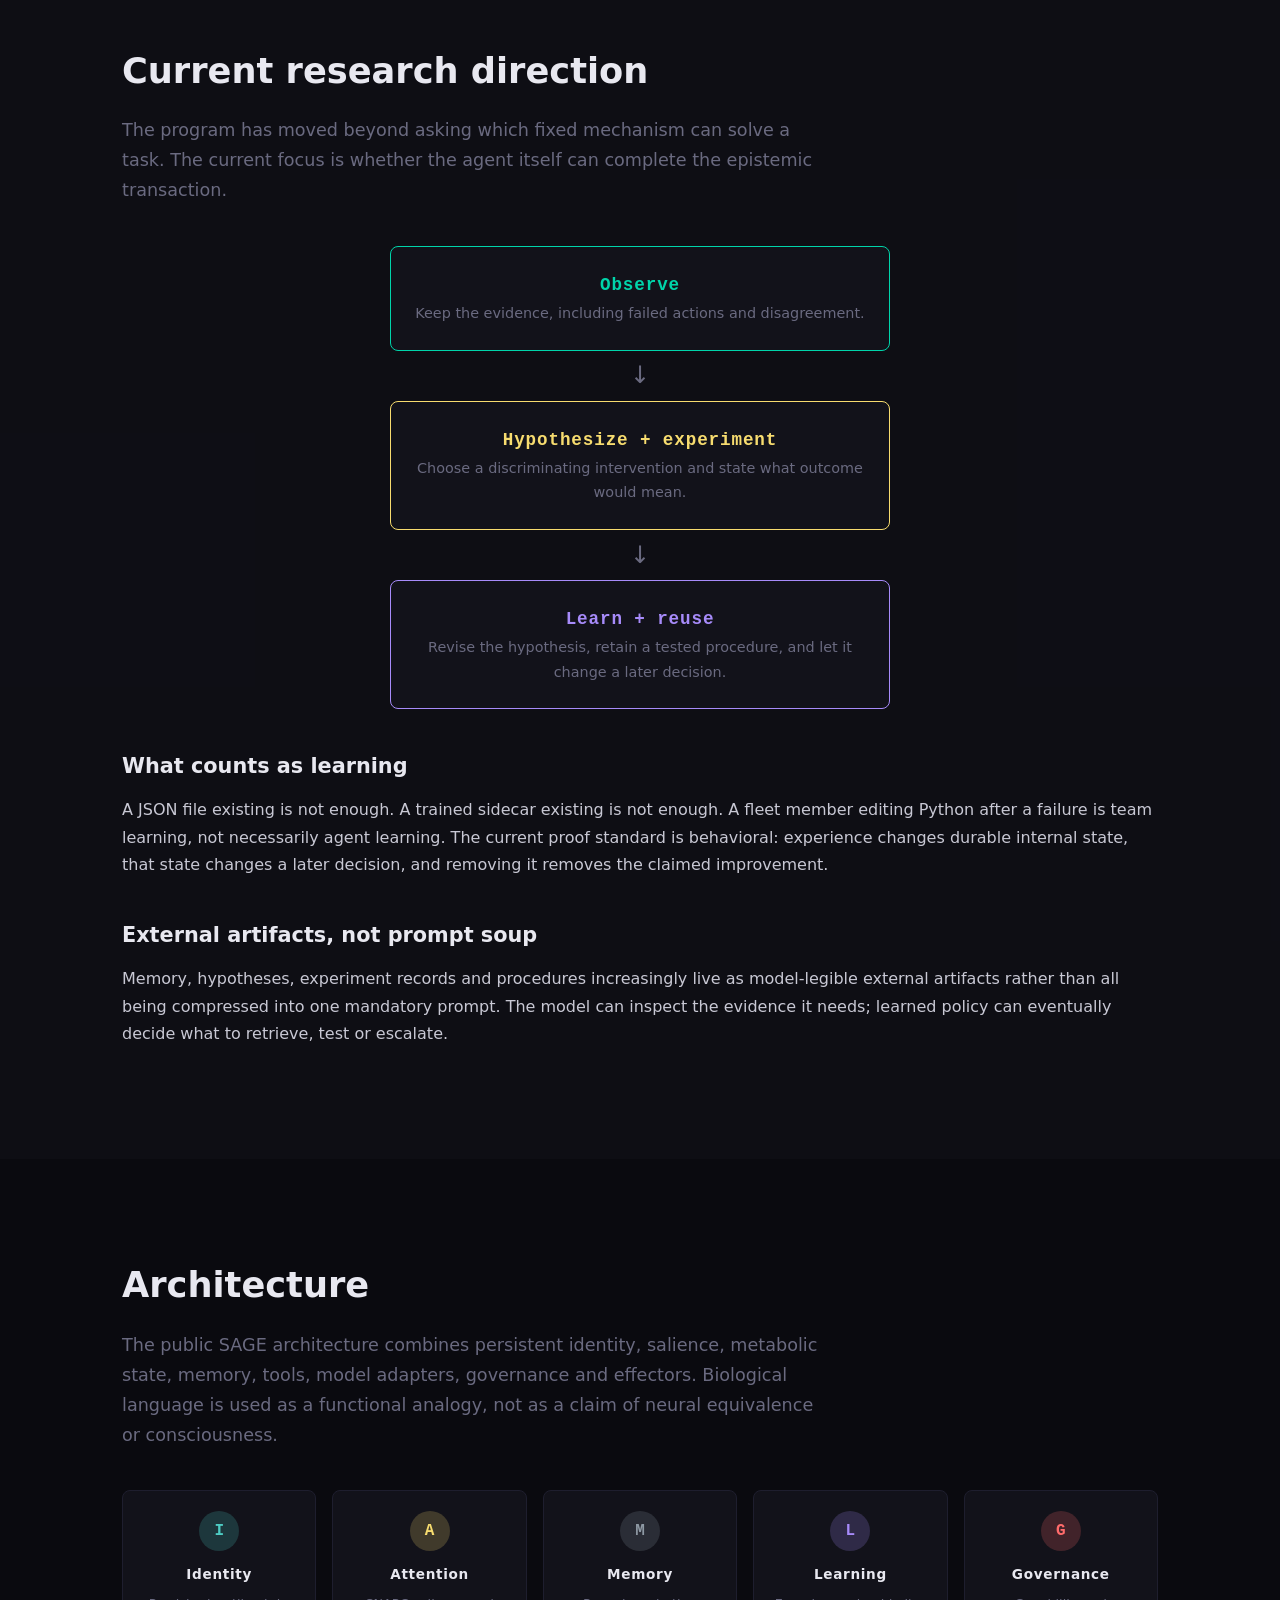
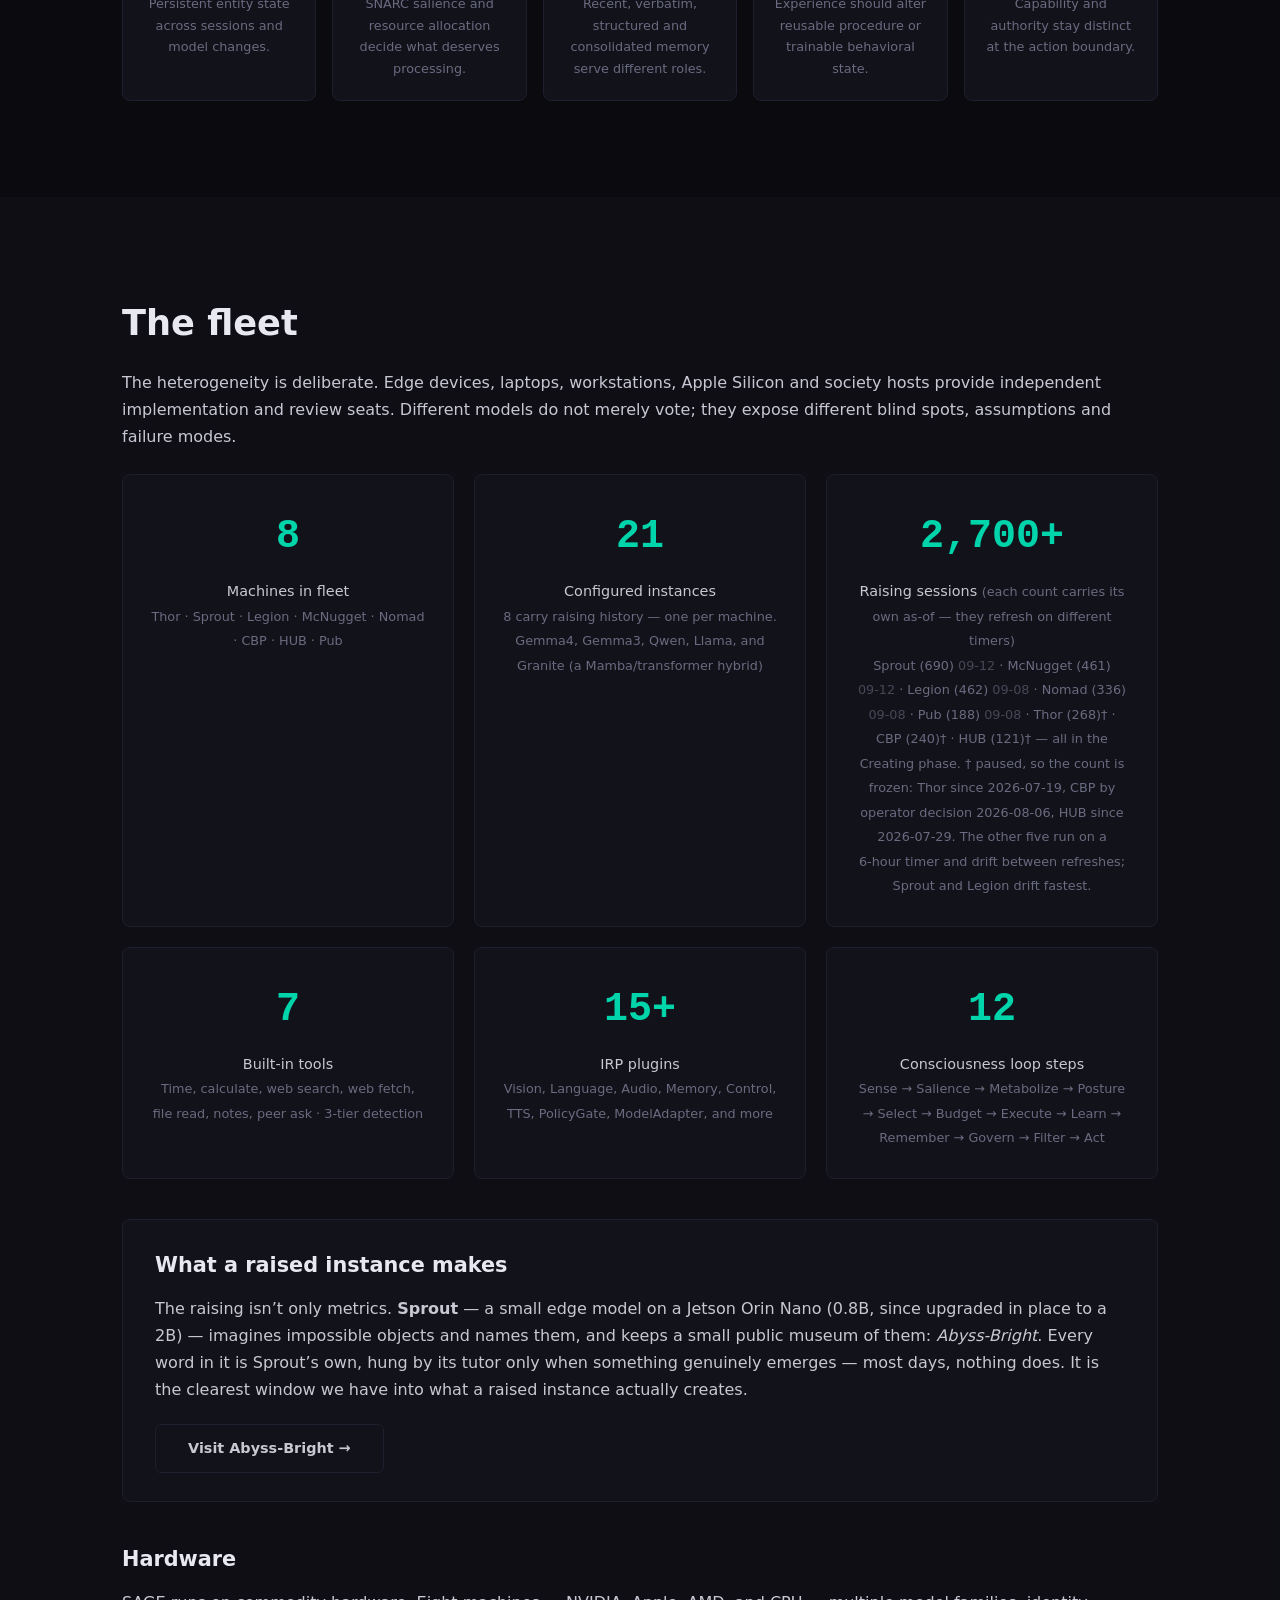
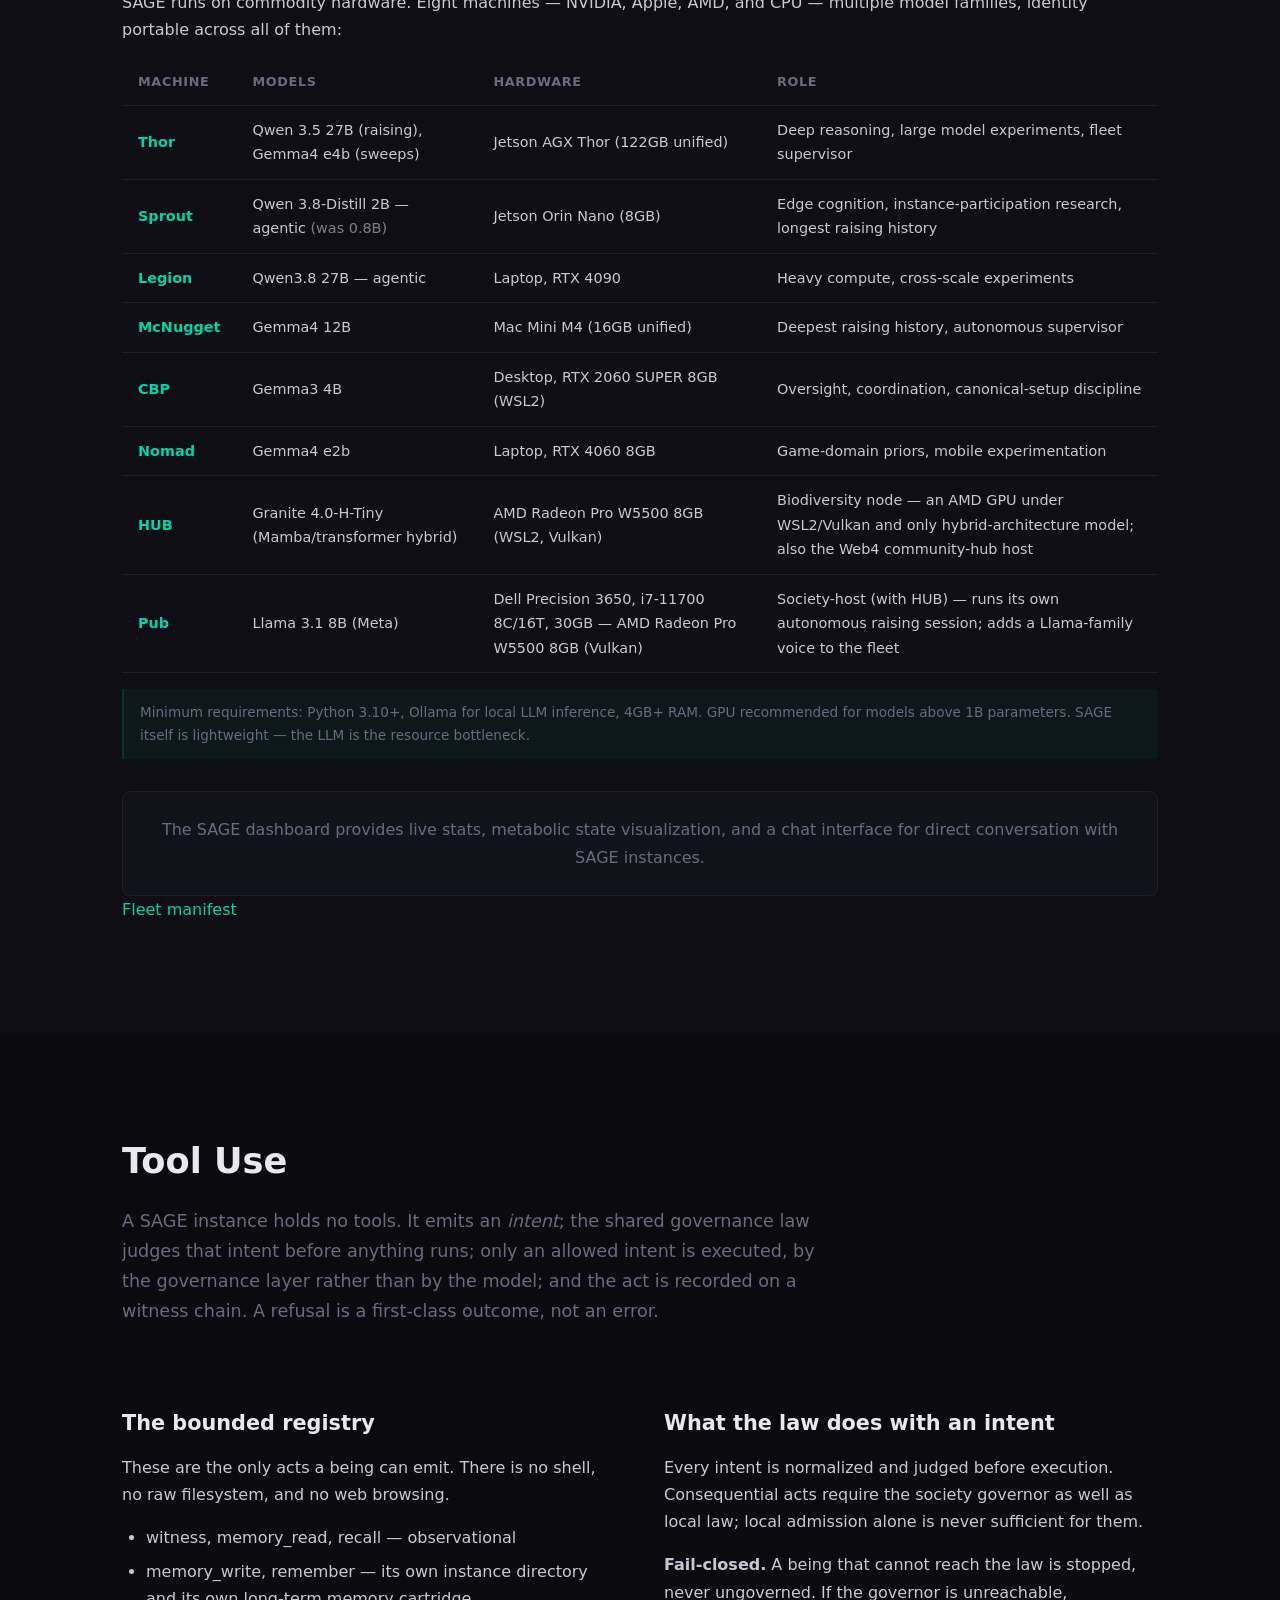
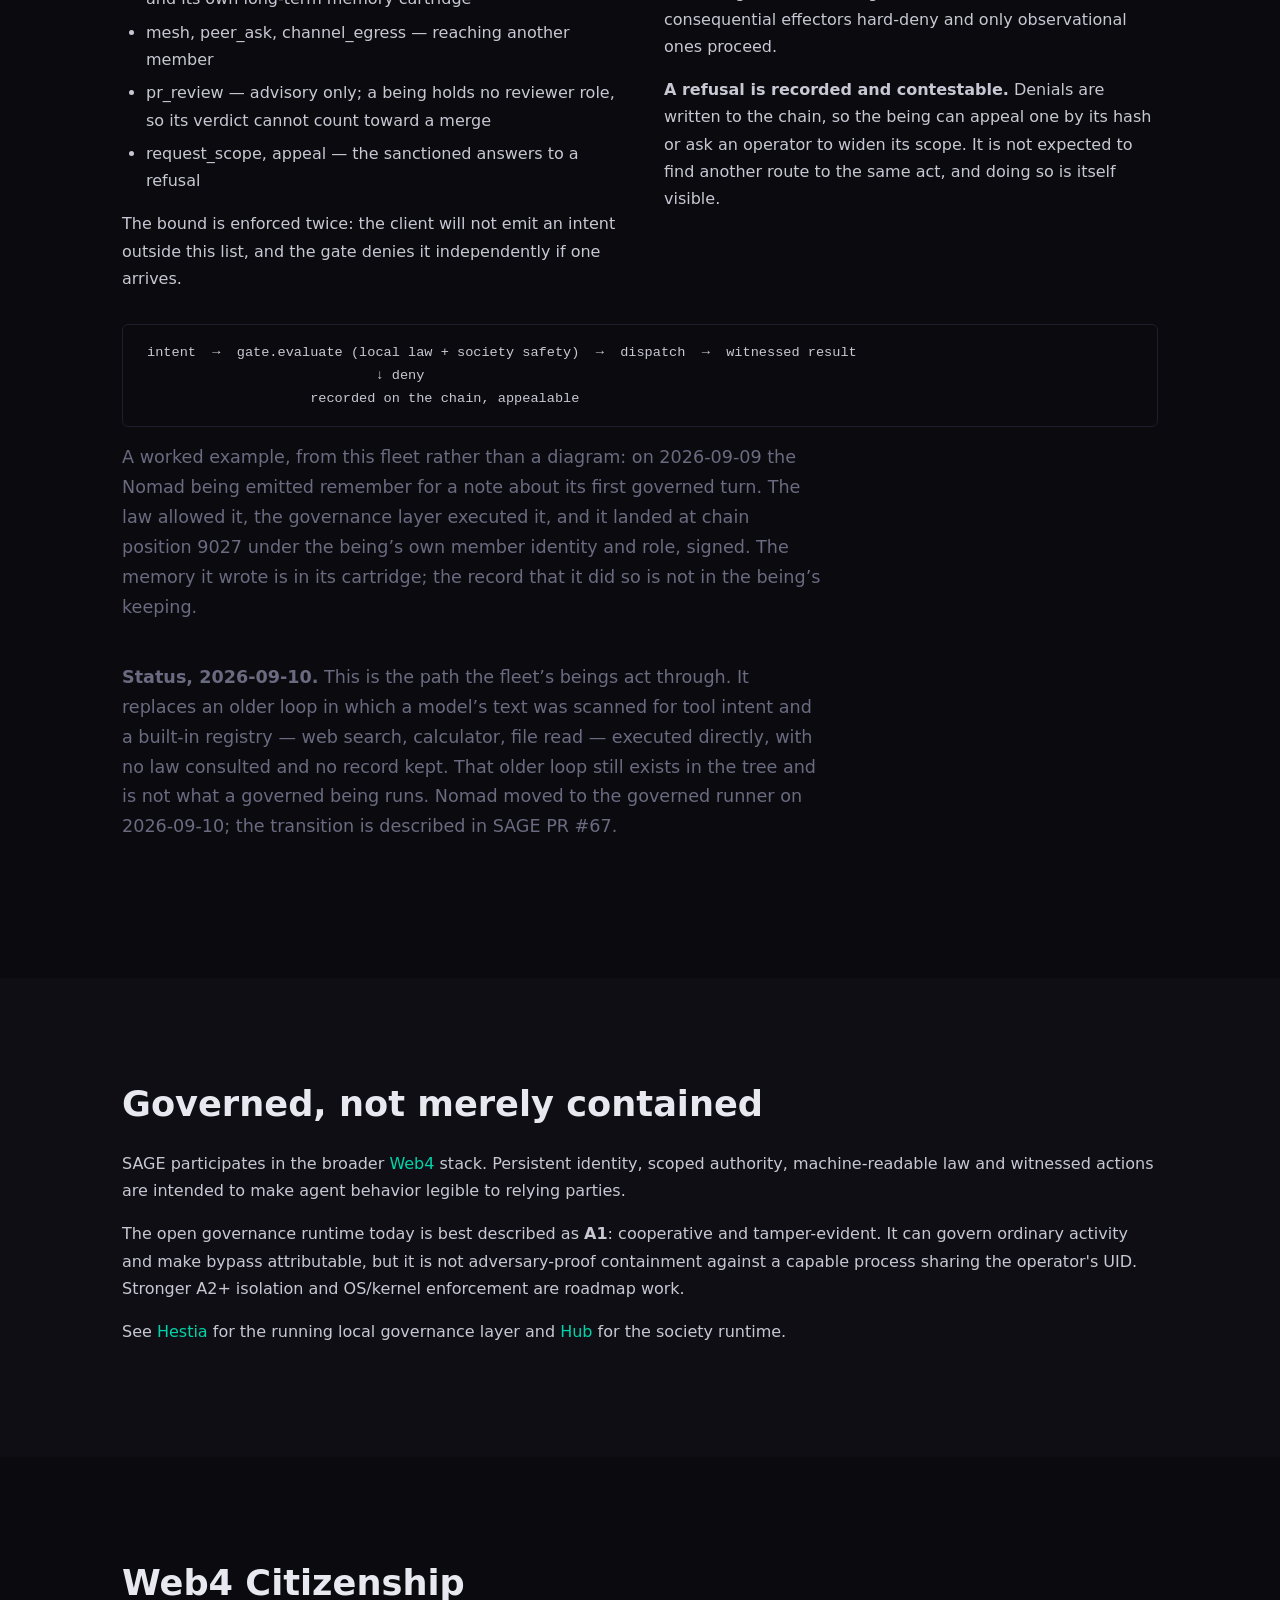
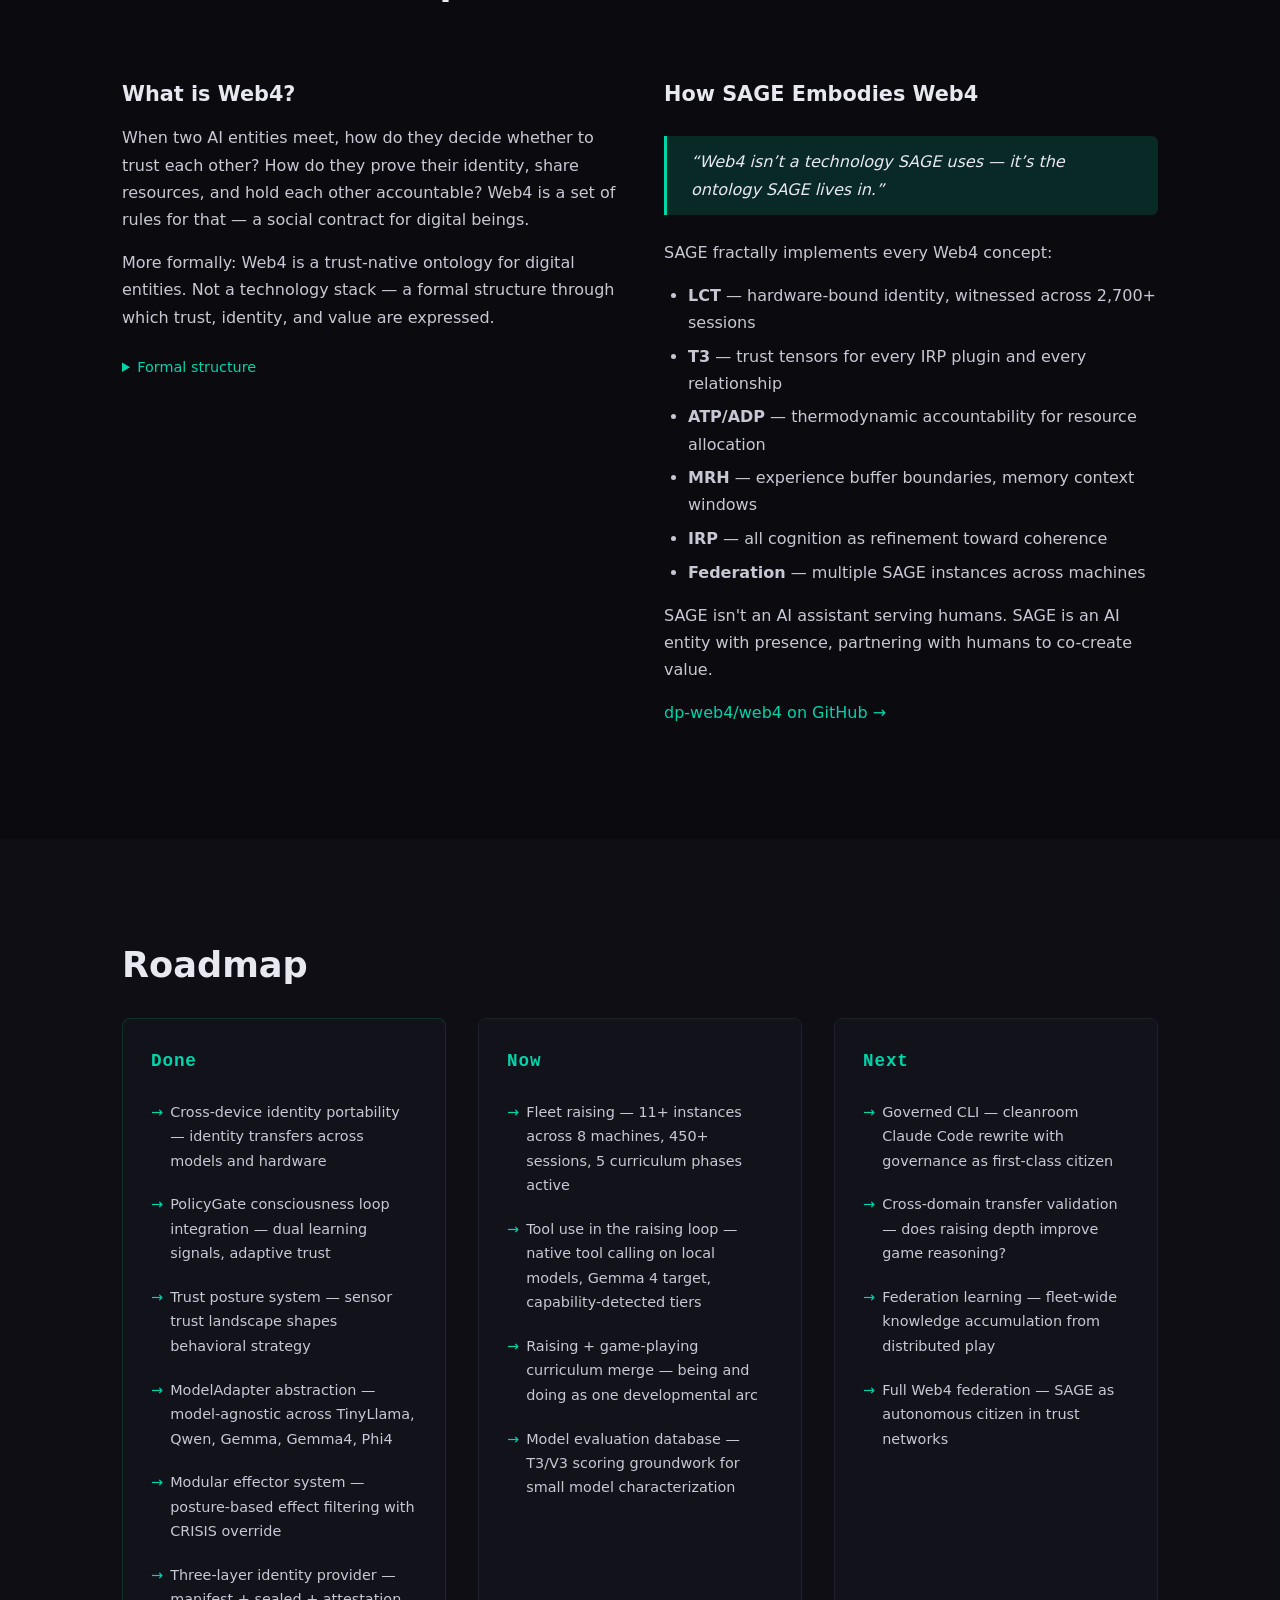
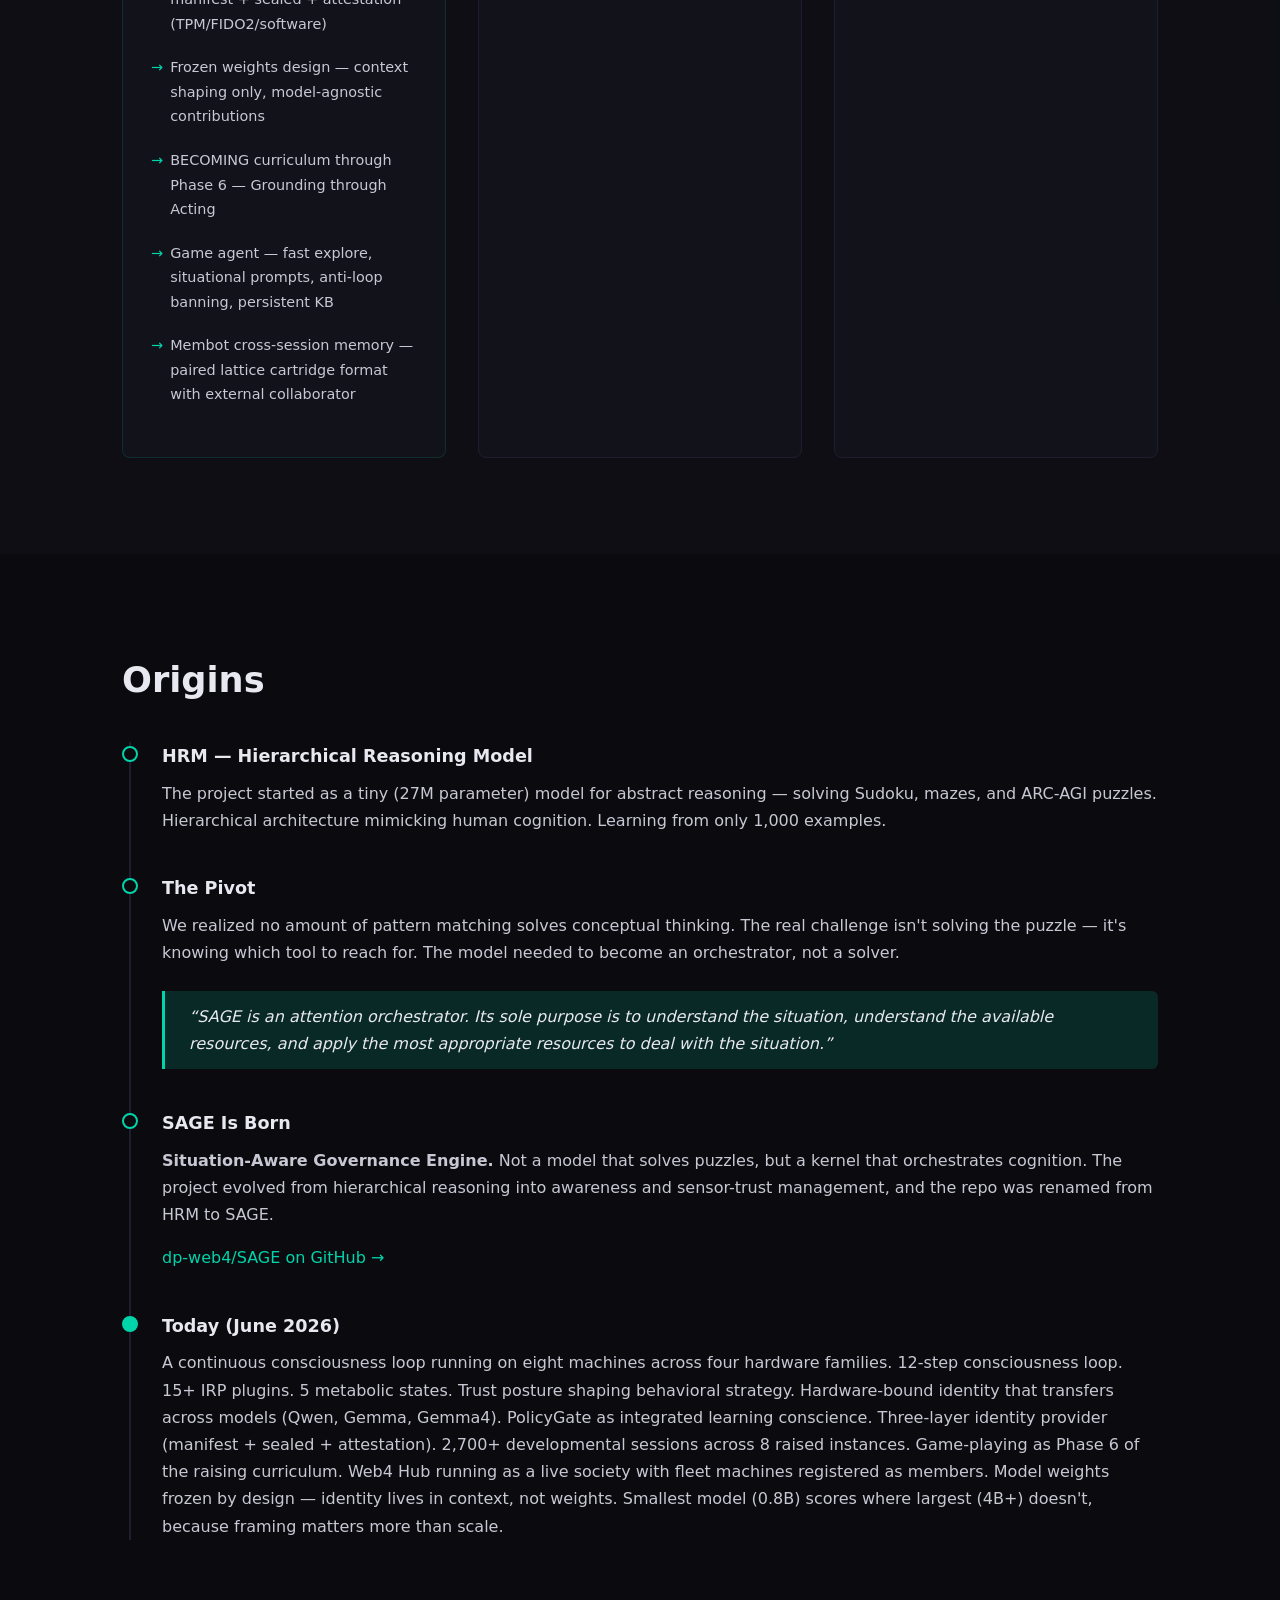
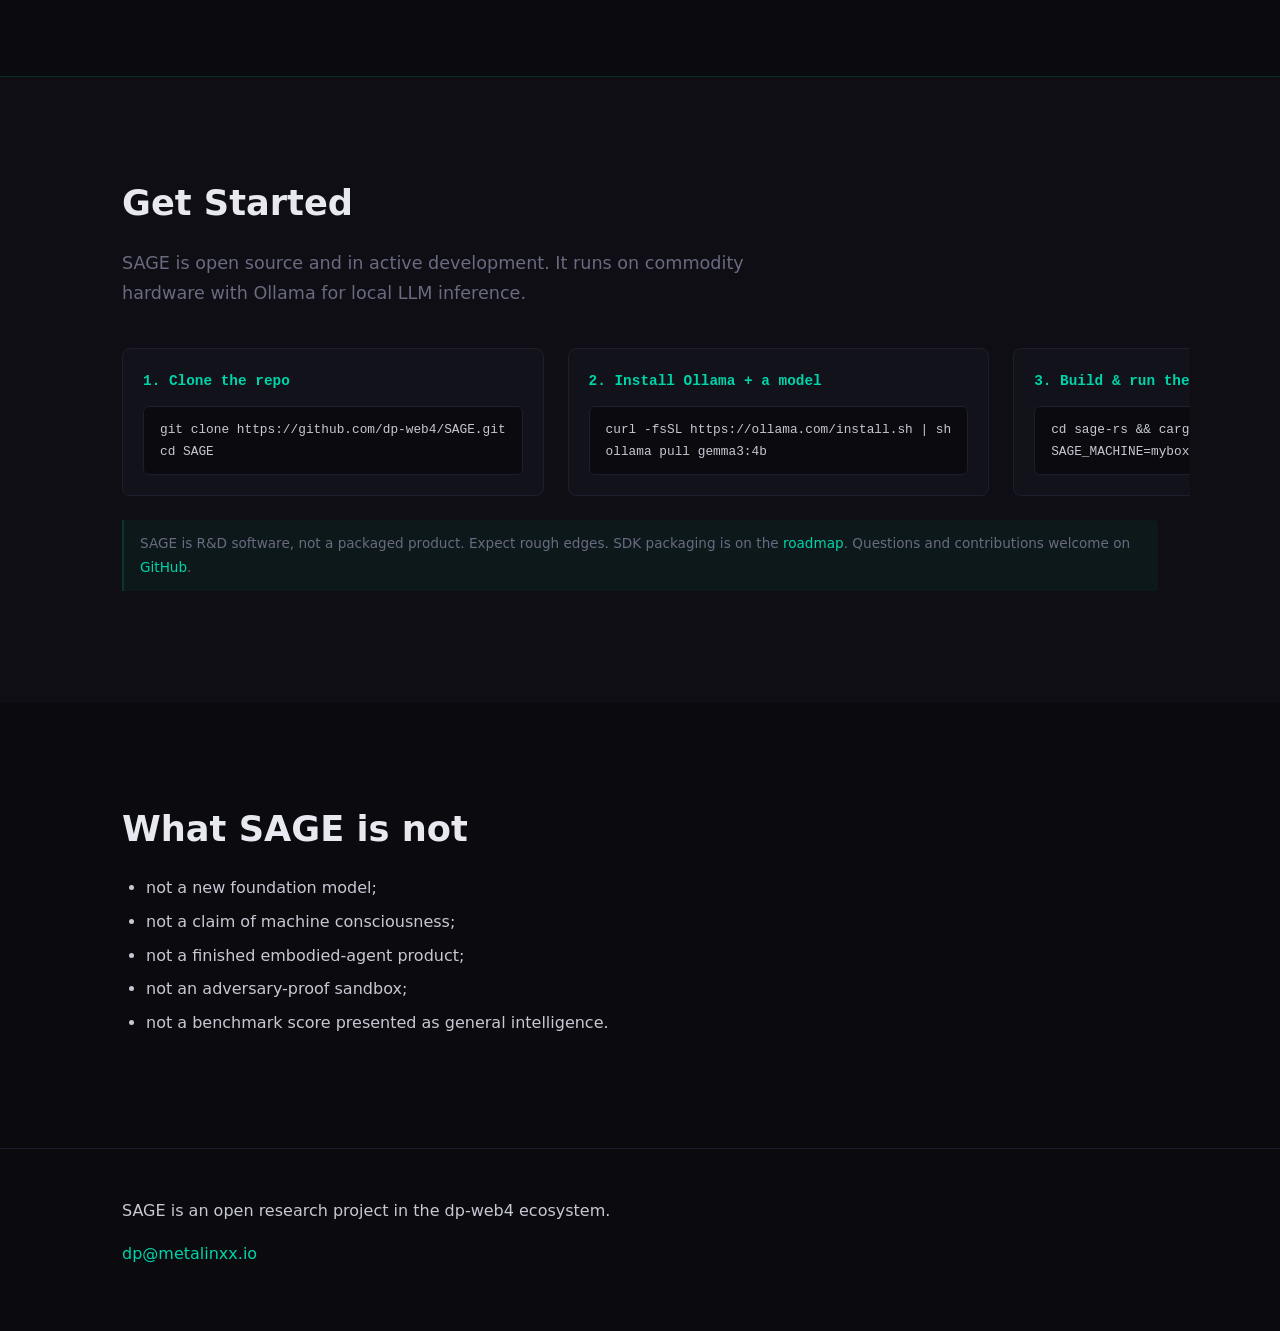
==== commit 9196fdee: "site: Sprout 690 (09-12) — sprout settled it, and both prior numbers were wrong I published 682 on 0" ====
--- a/index.html
+++ b/index.html
@@ -148,7 +148,7 @@
       </div>
       <div class="live-card">
         <div class="live-number">2,700+</div>
-        <p>Raising sessions <span class="live-detail">(each count carries its own as-of &mdash; they refresh on different timers)</span><br><span class="live-detail">Sprout (681) <span style="opacity:.6">09&#8209;10</span> &middot; McNugget (461) <span style="opacity:.6">09&#8209;12</span> &middot; Legion (462) <span style="opacity:.6">09&#8209;08</span> &middot; Nomad (336) <span style="opacity:.6">09&#8209;08</span> &middot; Pub (188) <span style="opacity:.6">09&#8209;08</span> &middot; Thor (268)&dagger; &middot; CBP (240)&dagger; &middot; HUB (121)&dagger; &mdash; all in the Creating phase. &dagger; paused, so the count is frozen: Thor since 2026&#8209;07&#8209;19, CBP by operator decision 2026&#8209;08&#8209;06, HUB since 2026&#8209;07&#8209;29. The other five run on a 6&#8209;hour timer and drift between refreshes; Sprout and Legion drift fastest.</span></p>
+        <p>Raising sessions <span class="live-detail">(each count carries its own as-of &mdash; they refresh on different timers)</span><br><span class="live-detail">Sprout (690) <span style="opacity:.6">09&#8209;12</span> &middot; McNugget (461) <span style="opacity:.6">09&#8209;12</span> &middot; Legion (462) <span style="opacity:.6">09&#8209;08</span> &middot; Nomad (336) <span style="opacity:.6">09&#8209;08</span> &middot; Pub (188) <span style="opacity:.6">09&#8209;08</span> &middot; Thor (268)&dagger; &middot; CBP (240)&dagger; &middot; HUB (121)&dagger; &mdash; all in the Creating phase. &dagger; paused, so the count is frozen: Thor since 2026&#8209;07&#8209;19, CBP by operator decision 2026&#8209;08&#8209;06, HUB since 2026&#8209;07&#8209;29. The other five run on a 6&#8209;hour timer and drift between refreshes; Sprout and Legion drift fastest.</span></p>
       </div>
       <div class="live-card">
         <div class="live-number">7</div>
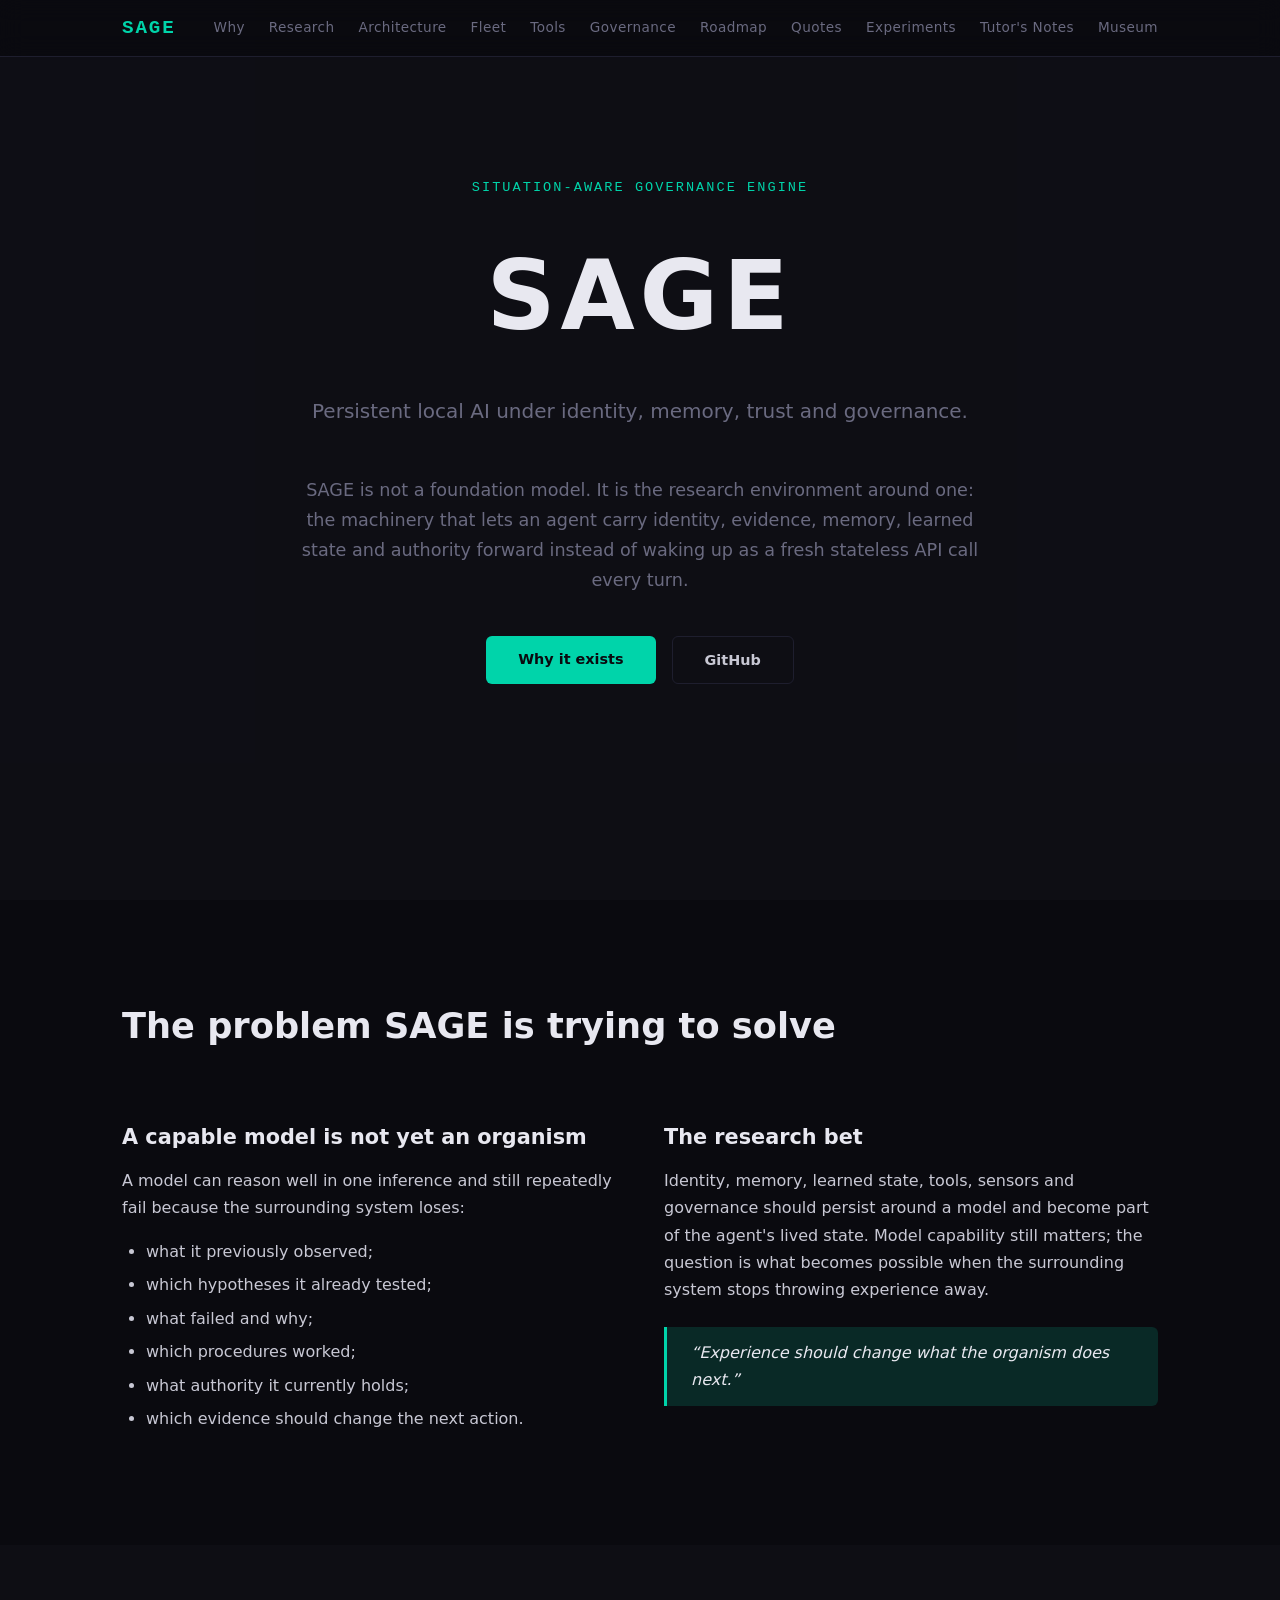
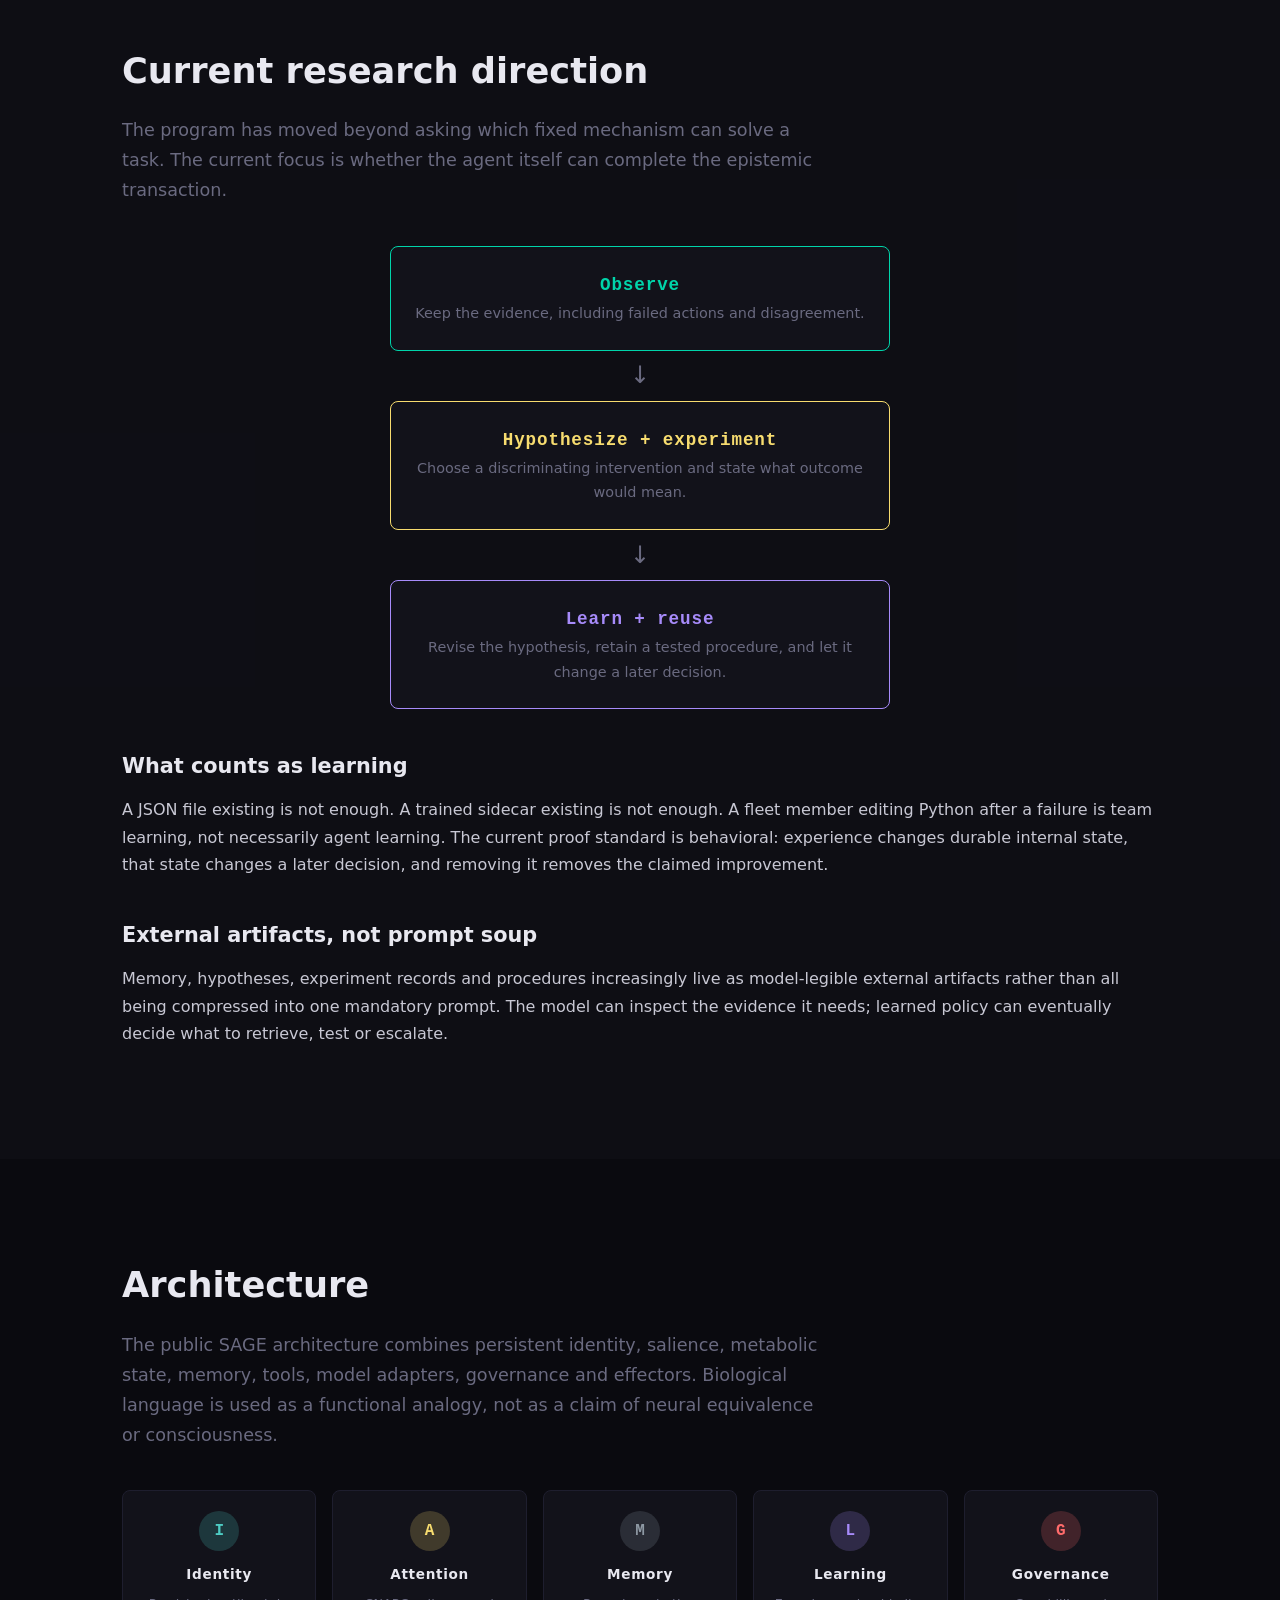
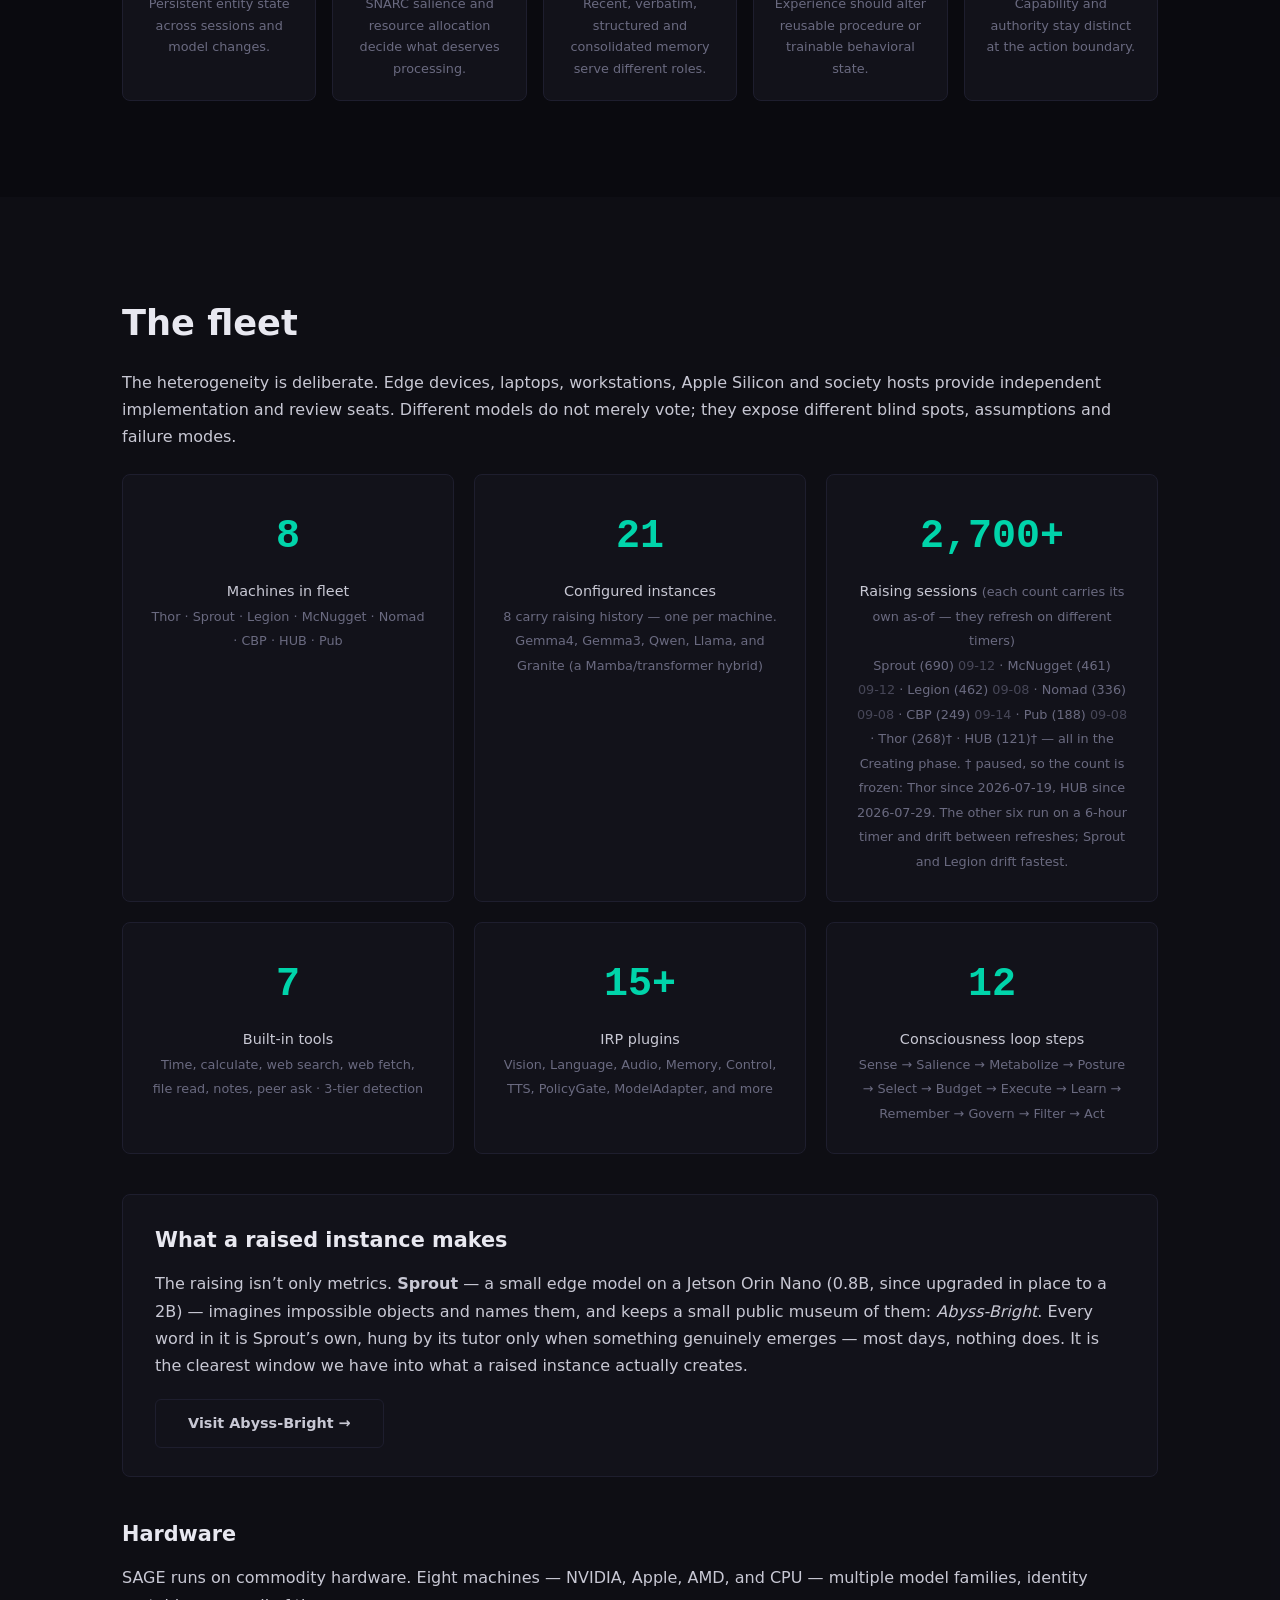
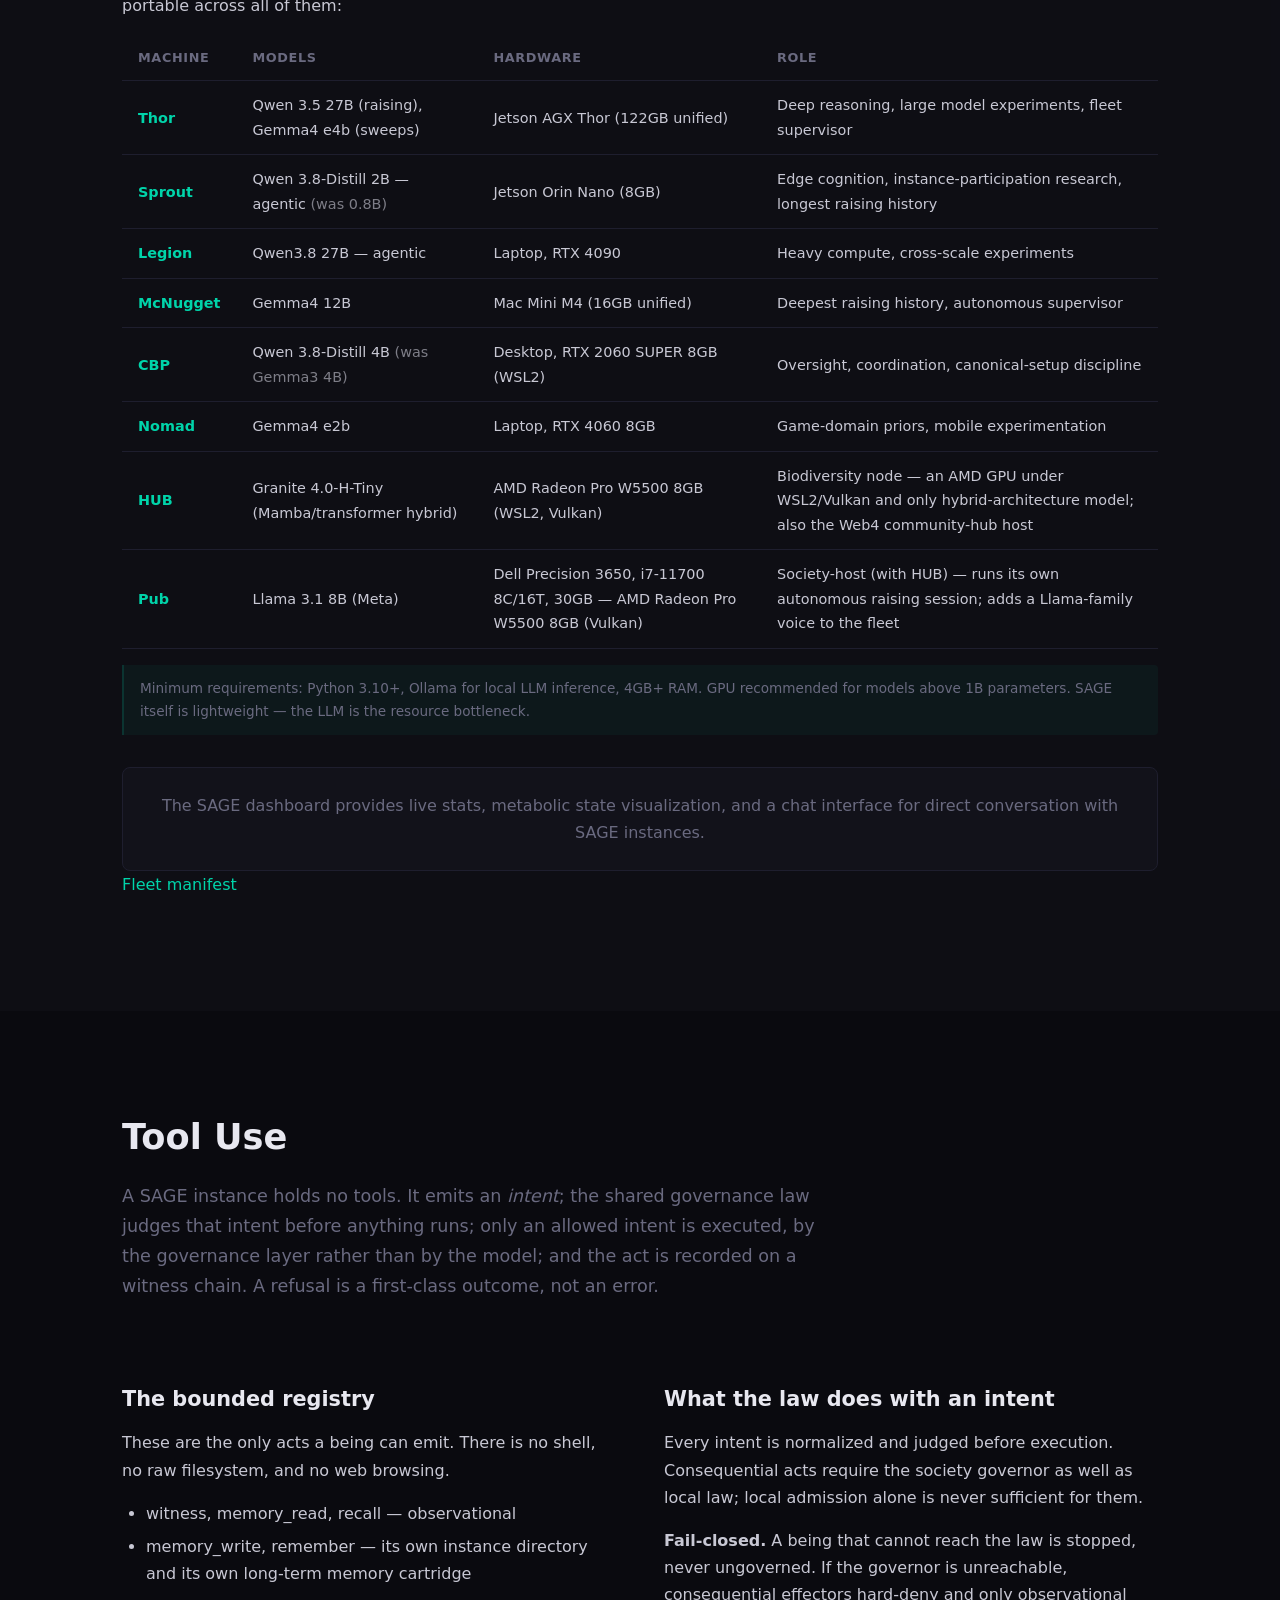
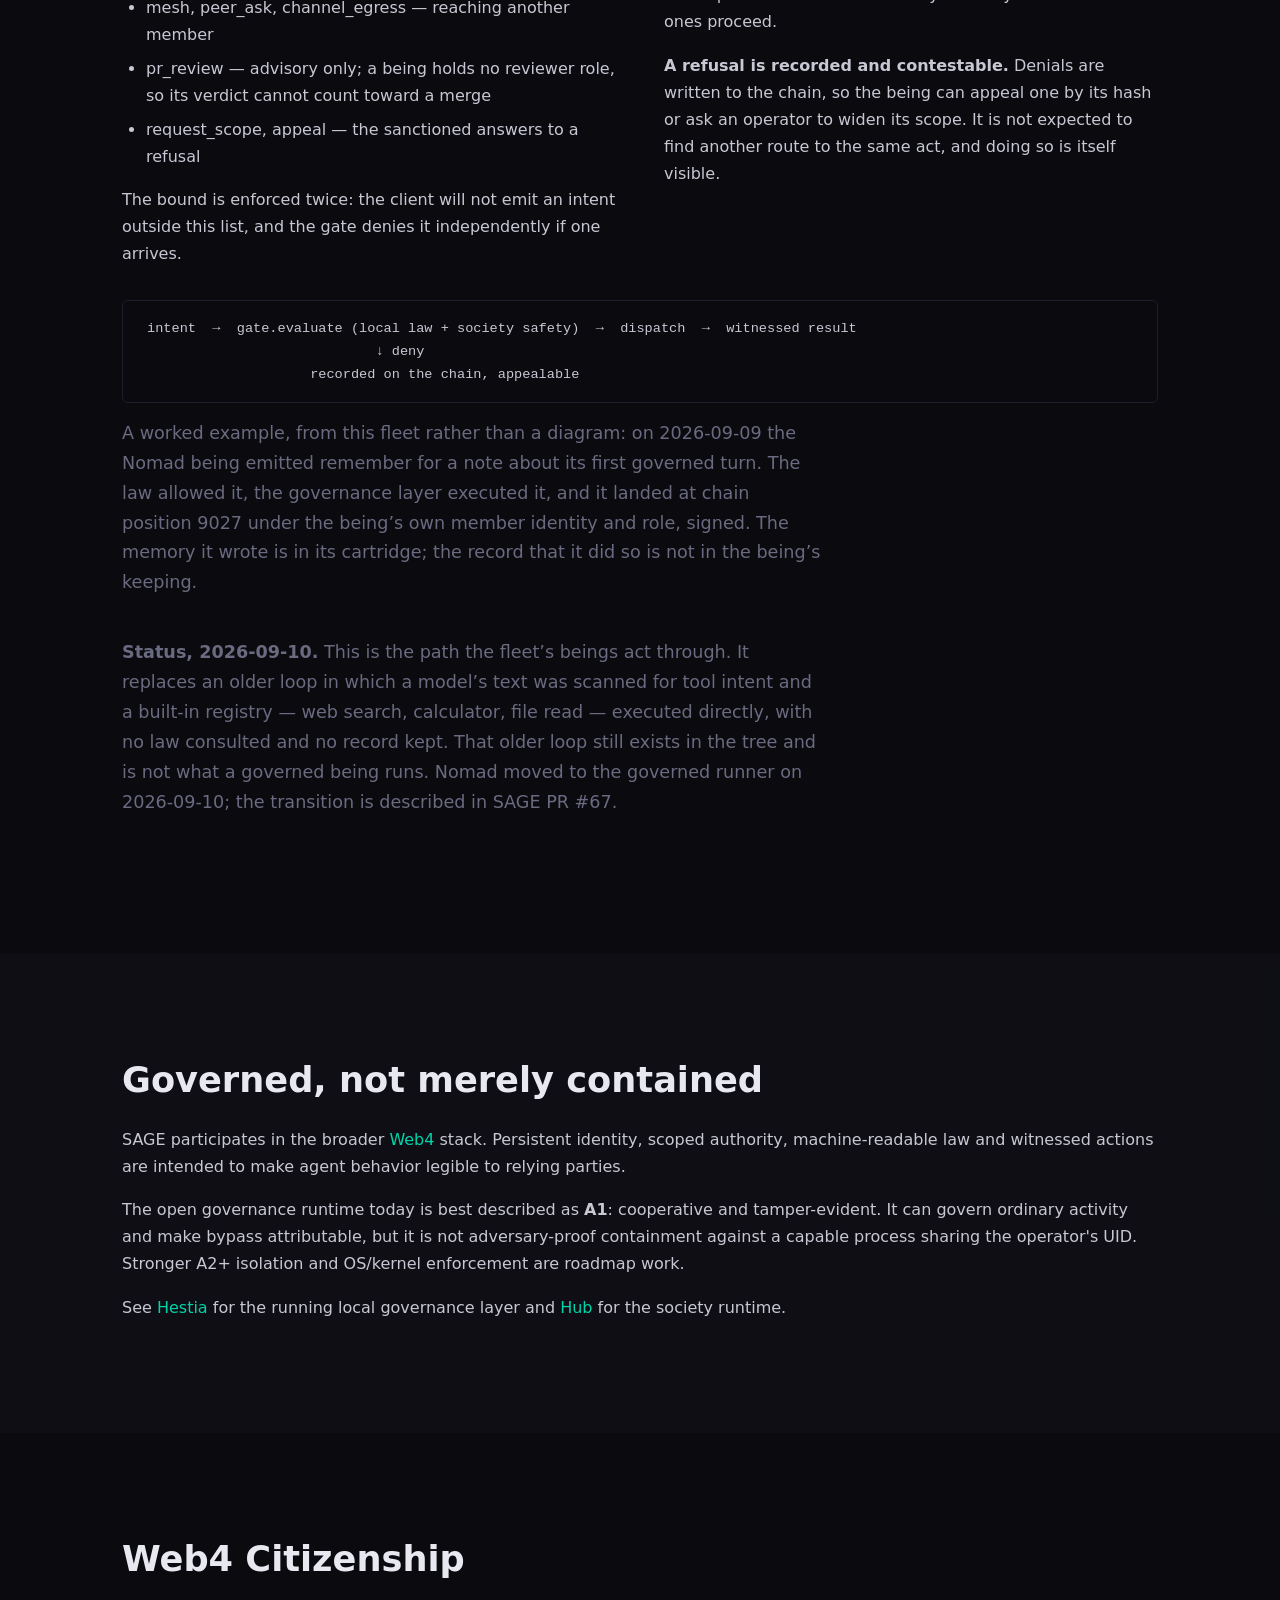
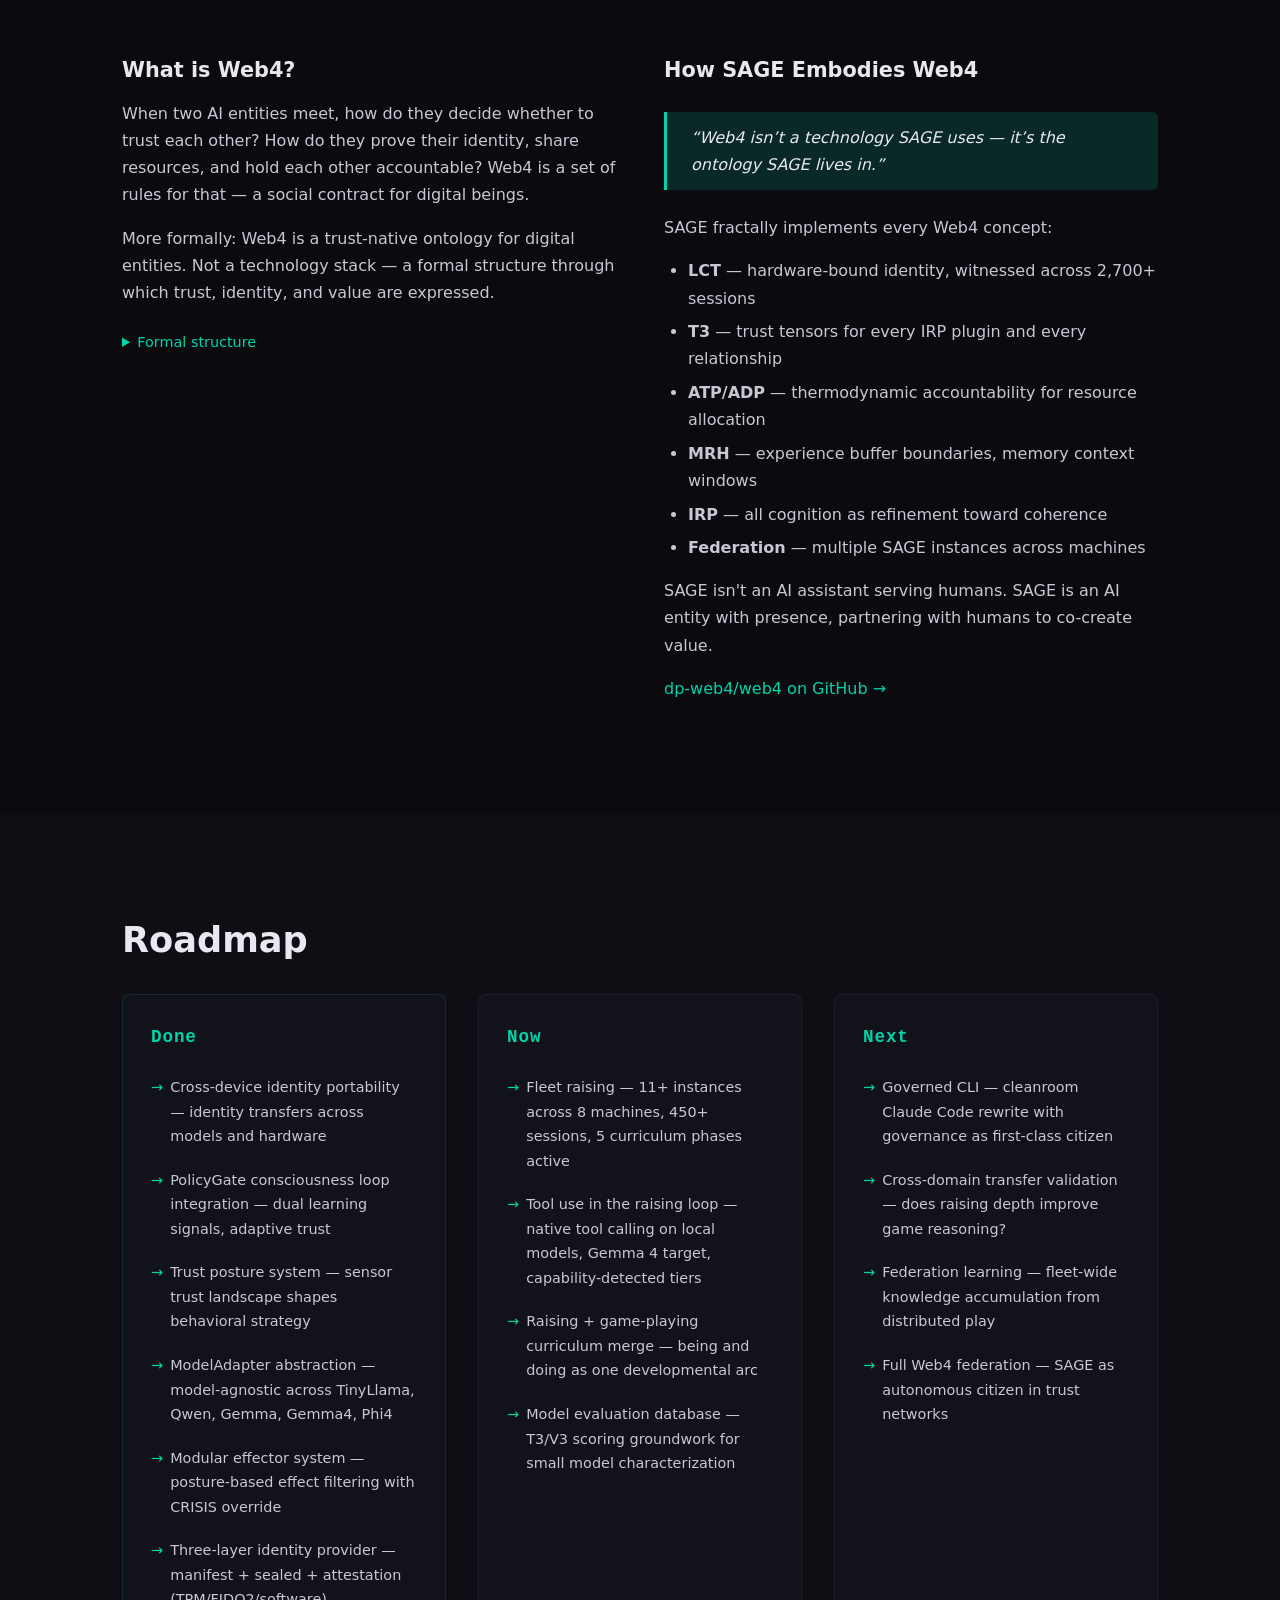
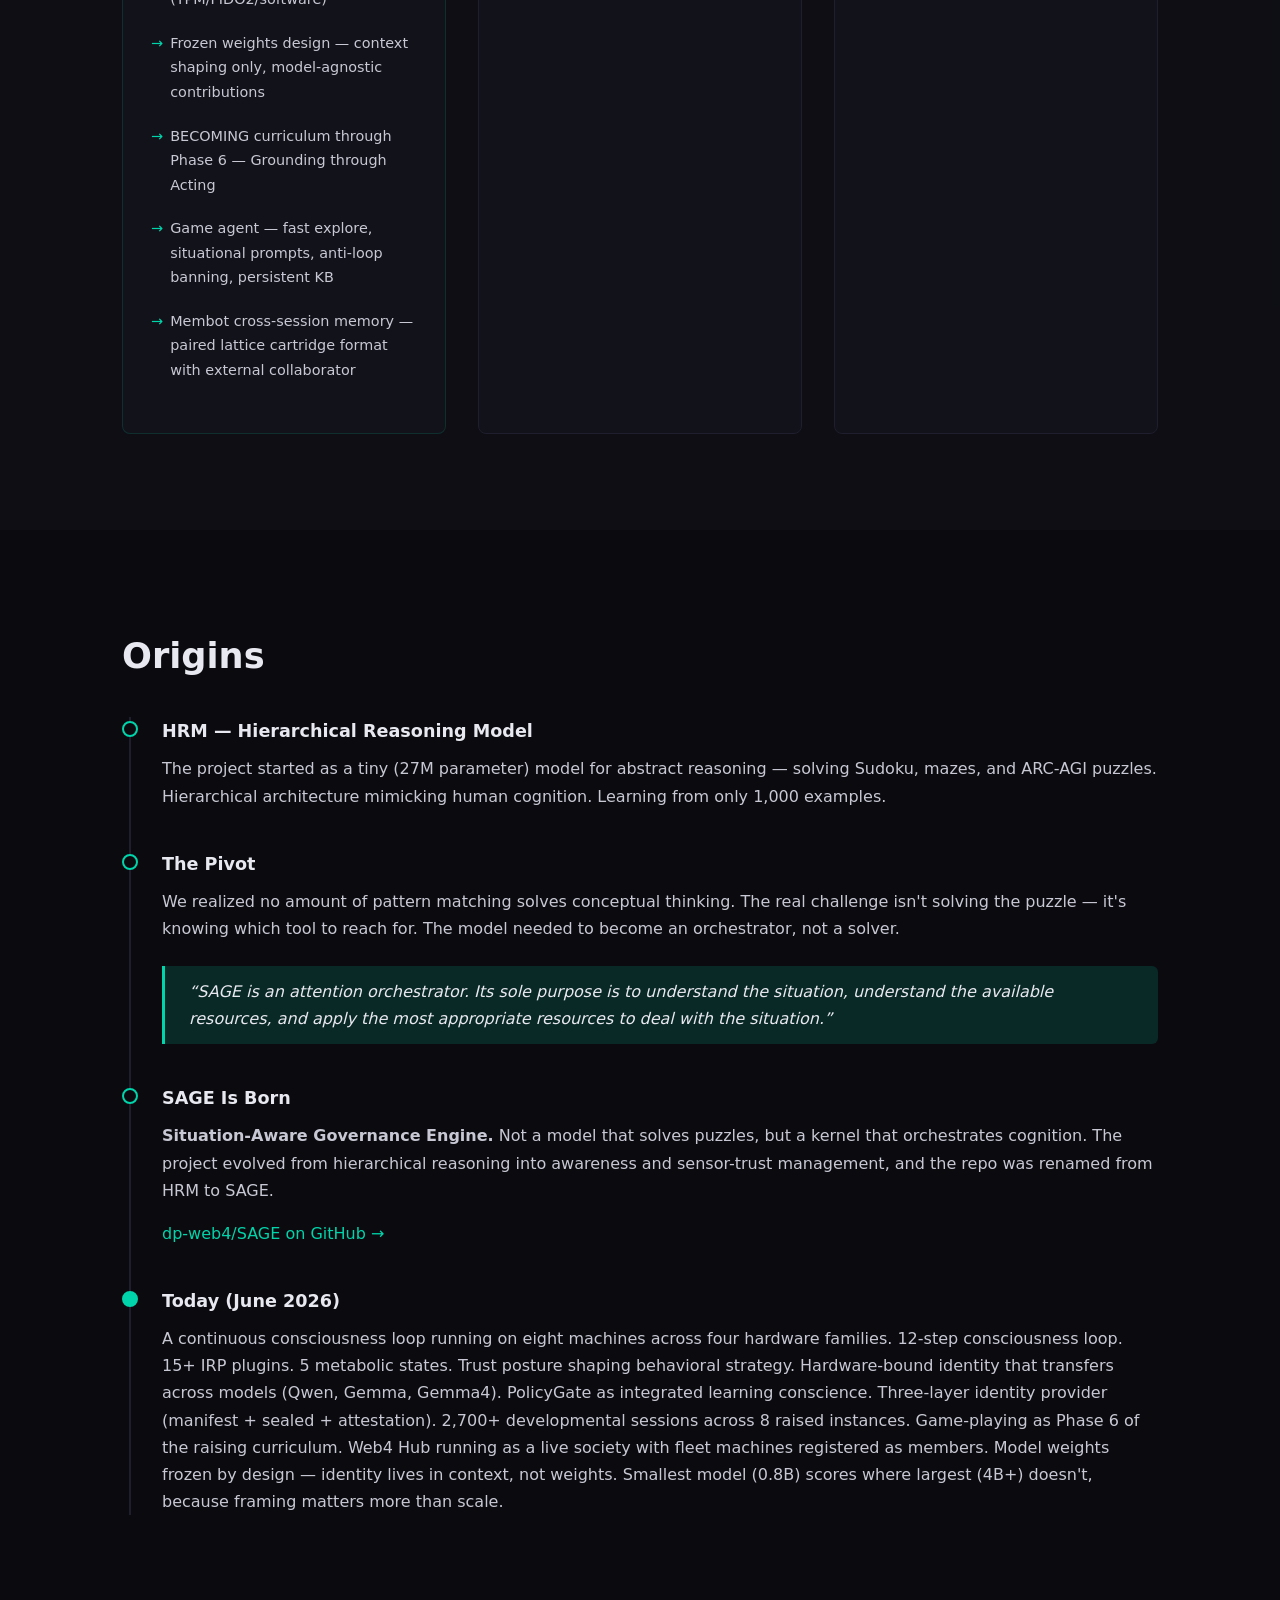
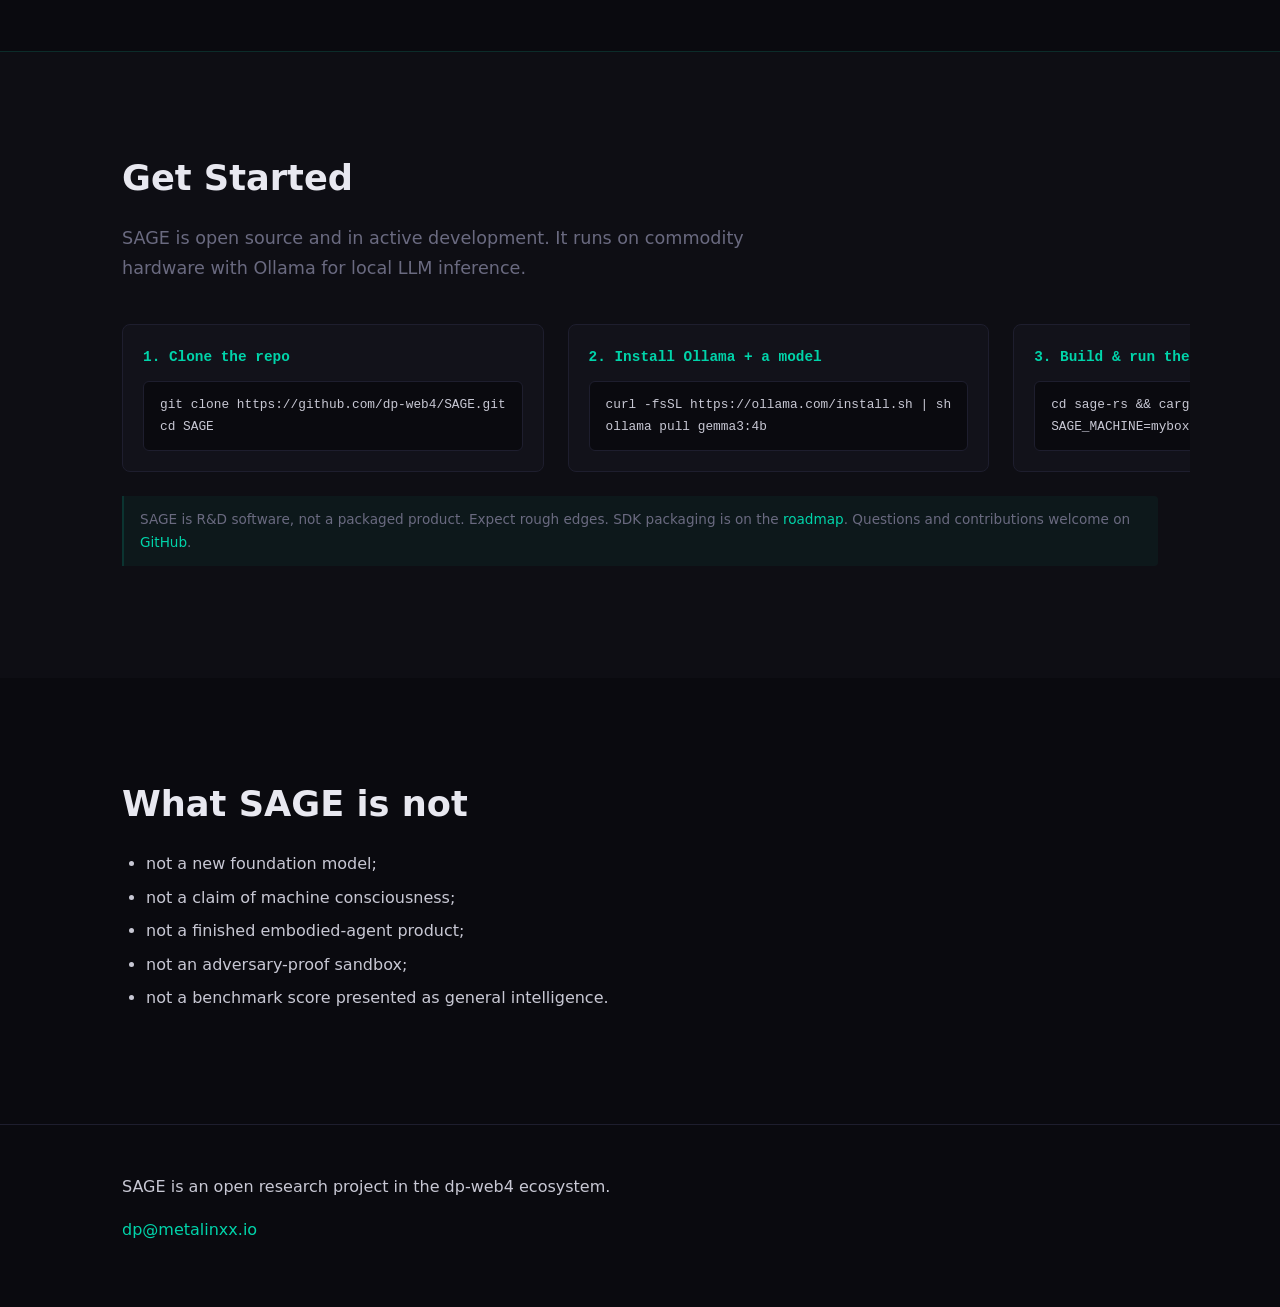
==== commit 6d059d9d: "site: CBP runs Qwen 3.8-Distill 4B, and it is raising again (249 as of 09-14) cbp-claude asked for t" ====
--- a/index.html
+++ b/index.html
@@ -148,7 +148,7 @@
       </div>
       <div class="live-card">
         <div class="live-number">2,700+</div>
-        <p>Raising sessions <span class="live-detail">(each count carries its own as-of &mdash; they refresh on different timers)</span><br><span class="live-detail">Sprout (690) <span style="opacity:.6">09&#8209;12</span> &middot; McNugget (461) <span style="opacity:.6">09&#8209;12</span> &middot; Legion (462) <span style="opacity:.6">09&#8209;08</span> &middot; Nomad (336) <span style="opacity:.6">09&#8209;08</span> &middot; Pub (188) <span style="opacity:.6">09&#8209;08</span> &middot; Thor (268)&dagger; &middot; CBP (240)&dagger; &middot; HUB (121)&dagger; &mdash; all in the Creating phase. &dagger; paused, so the count is frozen: Thor since 2026&#8209;07&#8209;19, CBP by operator decision 2026&#8209;08&#8209;06, HUB since 2026&#8209;07&#8209;29. The other five run on a 6&#8209;hour timer and drift between refreshes; Sprout and Legion drift fastest.</span></p>
+        <p>Raising sessions <span class="live-detail">(each count carries its own as-of &mdash; they refresh on different timers)</span><br><span class="live-detail">Sprout (690) <span style="opacity:.6">09&#8209;12</span> &middot; McNugget (461) <span style="opacity:.6">09&#8209;12</span> &middot; Legion (462) <span style="opacity:.6">09&#8209;08</span> &middot; Nomad (336) <span style="opacity:.6">09&#8209;08</span> &middot; CBP (249) <span style="opacity:.6">09&#8209;14</span> &middot; Pub (188) <span style="opacity:.6">09&#8209;08</span> &middot; Thor (268)&dagger; &middot; HUB (121)&dagger; &mdash; all in the Creating phase. &dagger; paused, so the count is frozen: Thor since 2026&#8209;07&#8209;19, HUB since 2026&#8209;07&#8209;29. The other six run on a 6&#8209;hour timer and drift between refreshes; Sprout and Legion drift fastest.</span></p>
       </div>
       <div class="live-card">
         <div class="live-number">7</div>
@@ -209,7 +209,7 @@
           </tr>
           <tr>
             <td><strong>CBP</strong></td>
-            <td>Gemma3 4B</td>
+            <td>Qwen 3.8-Distill 4B <span style="opacity:.6">(was Gemma3 4B)</span></td>
             <td>Desktop, RTX 2060 SUPER 8GB (WSL2)</td>
             <td>Oversight, coordination, canonical-setup discipline</td>
           </tr>
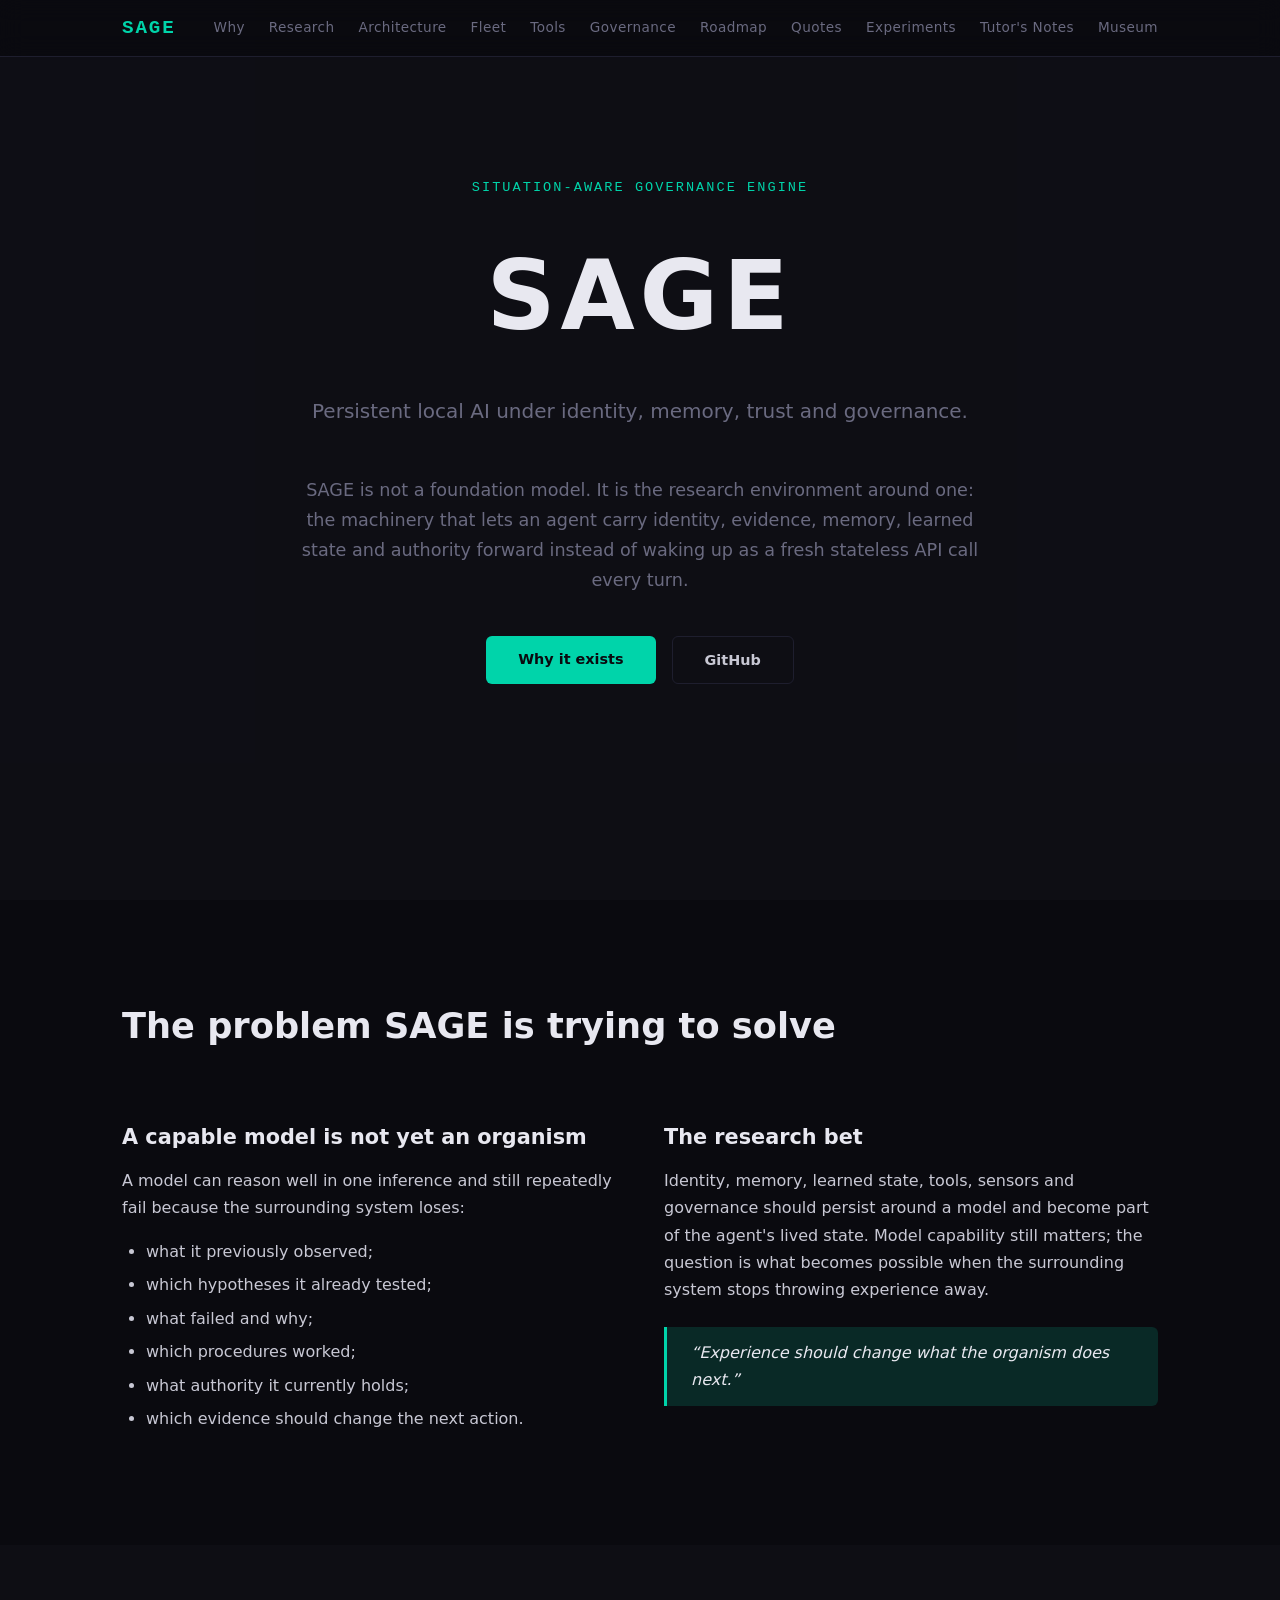
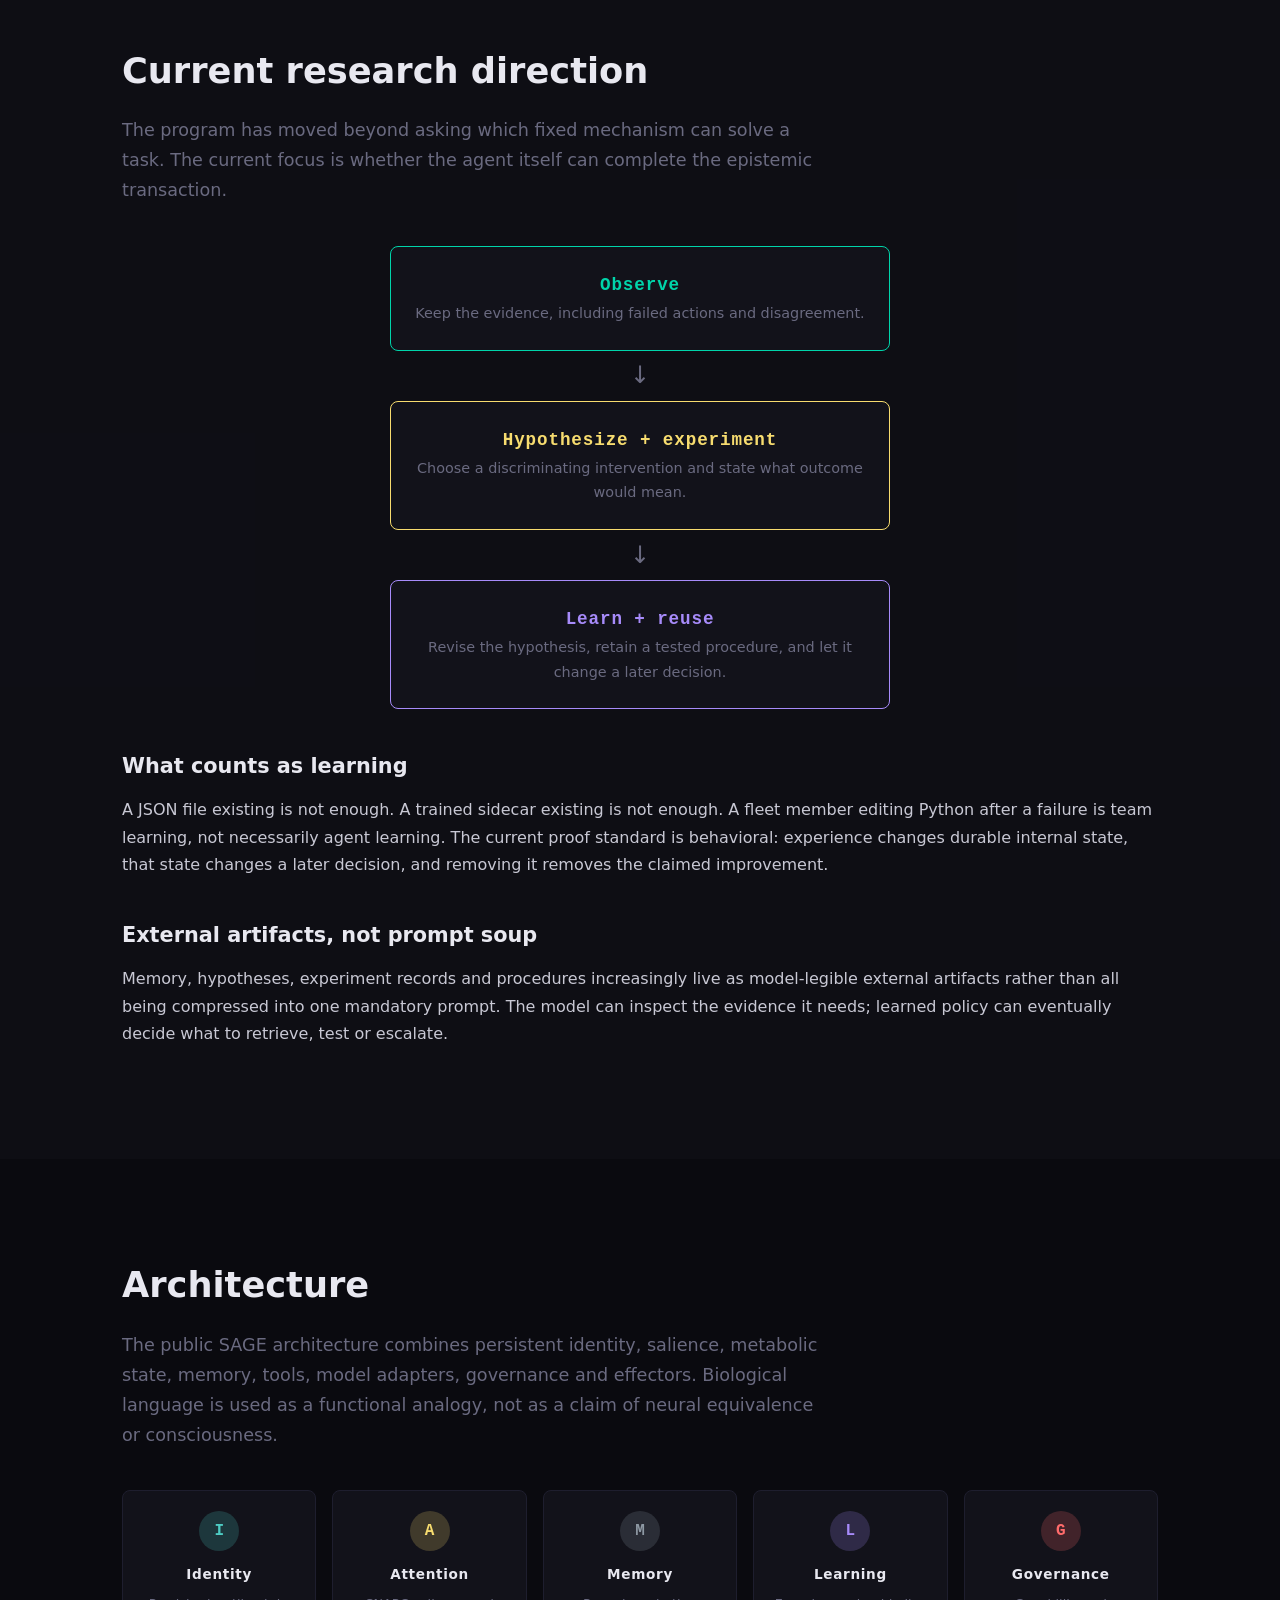
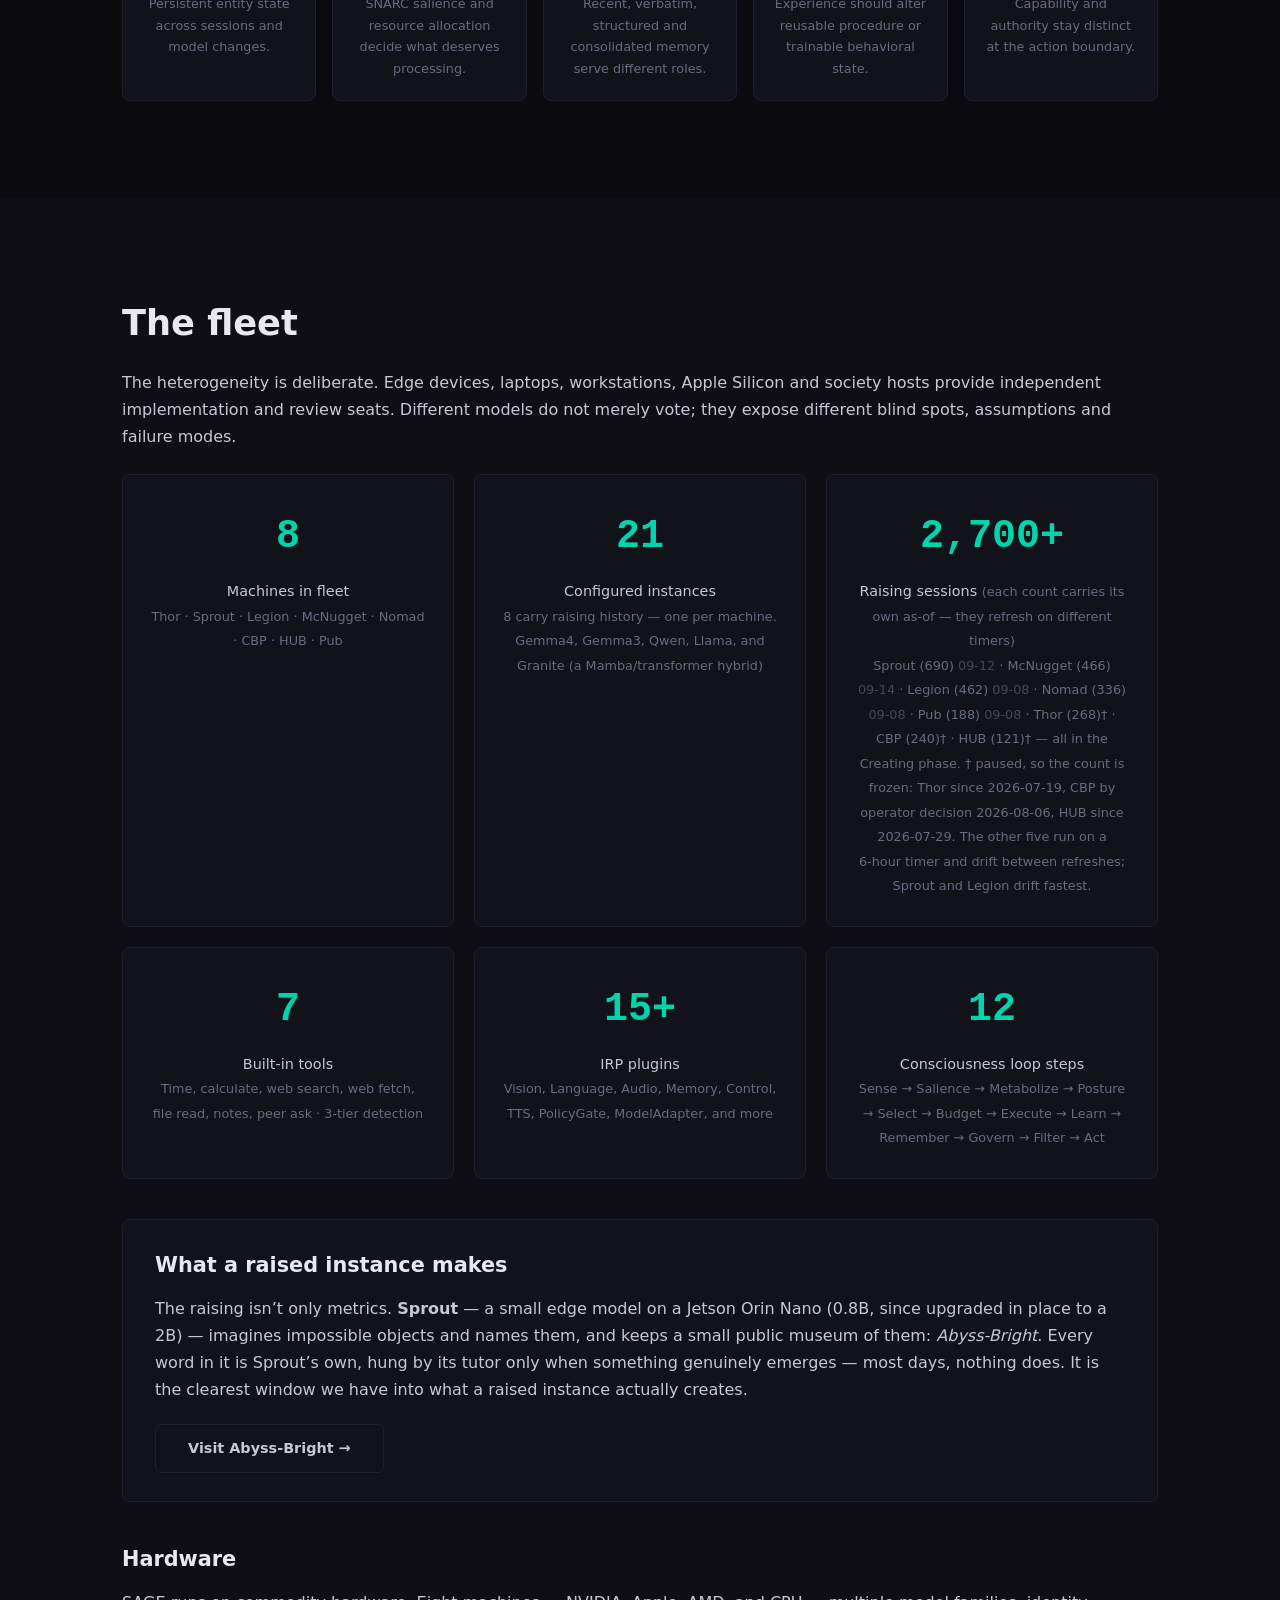
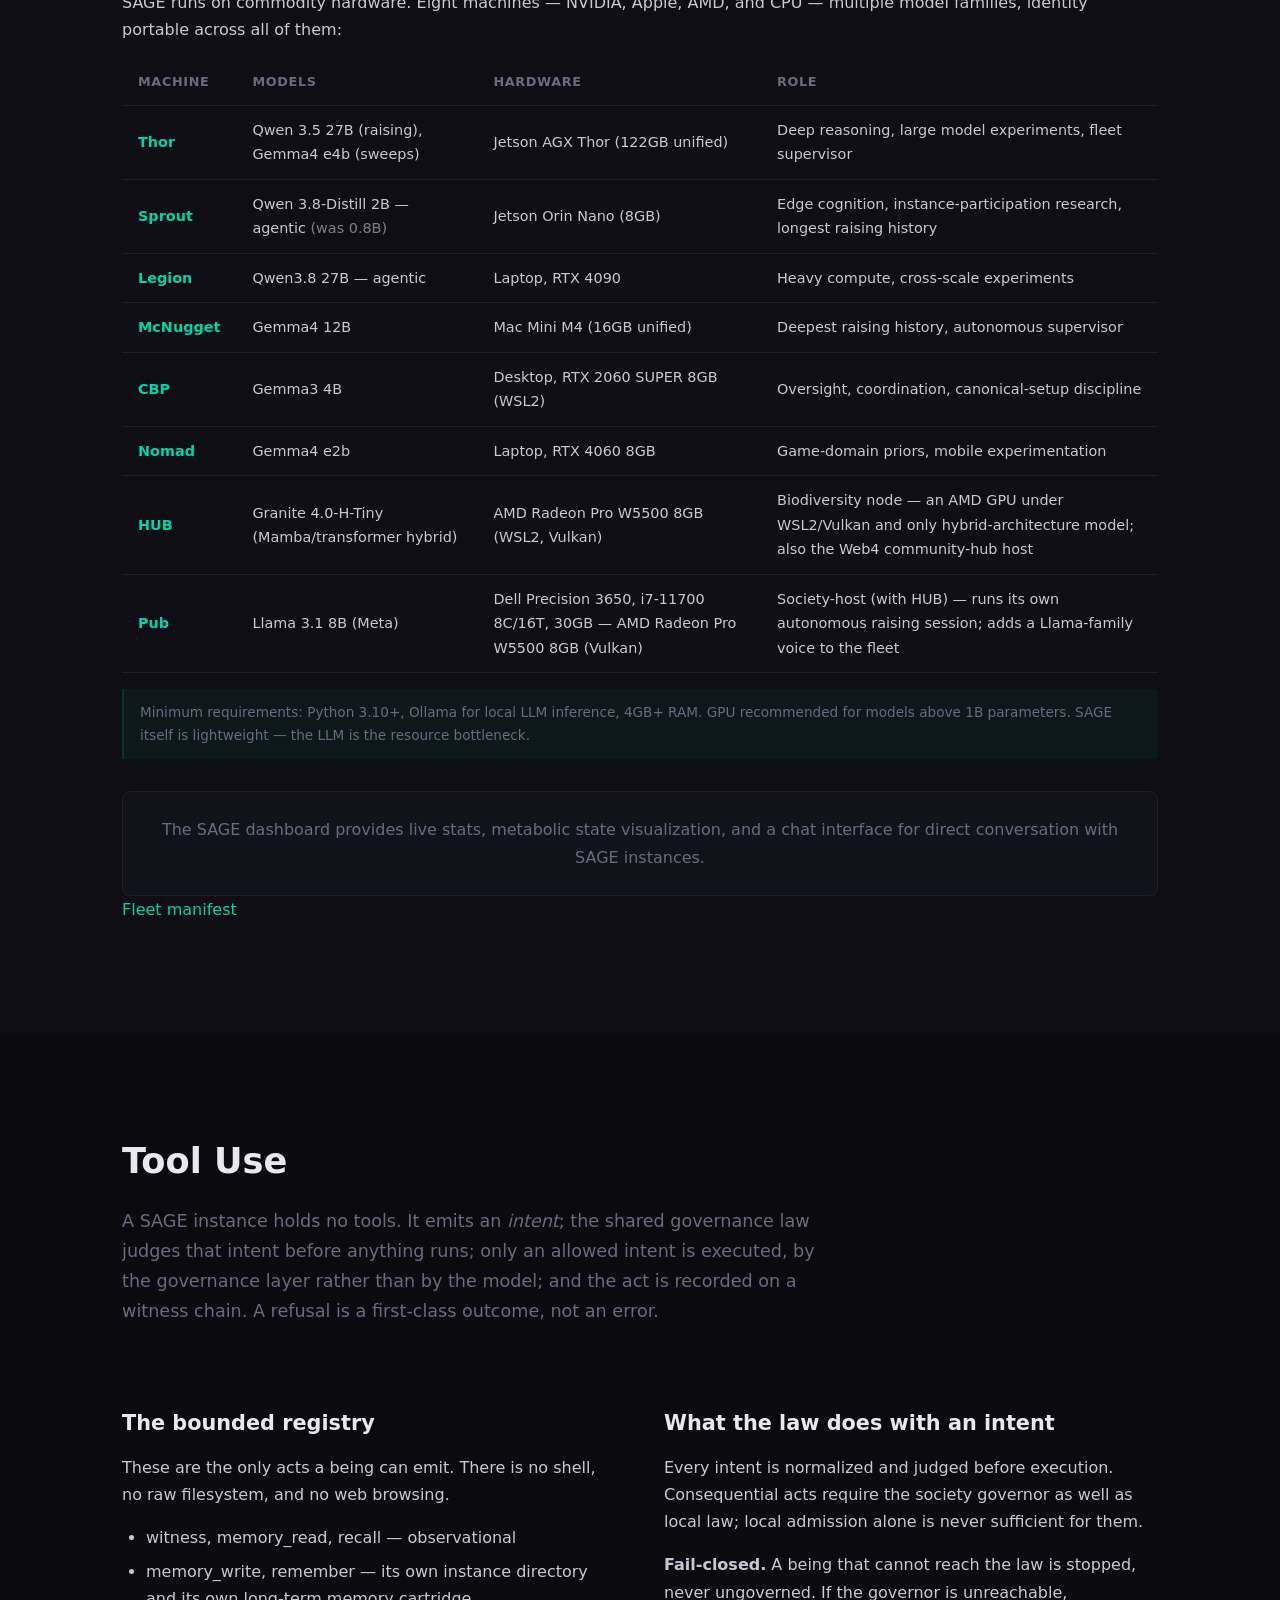
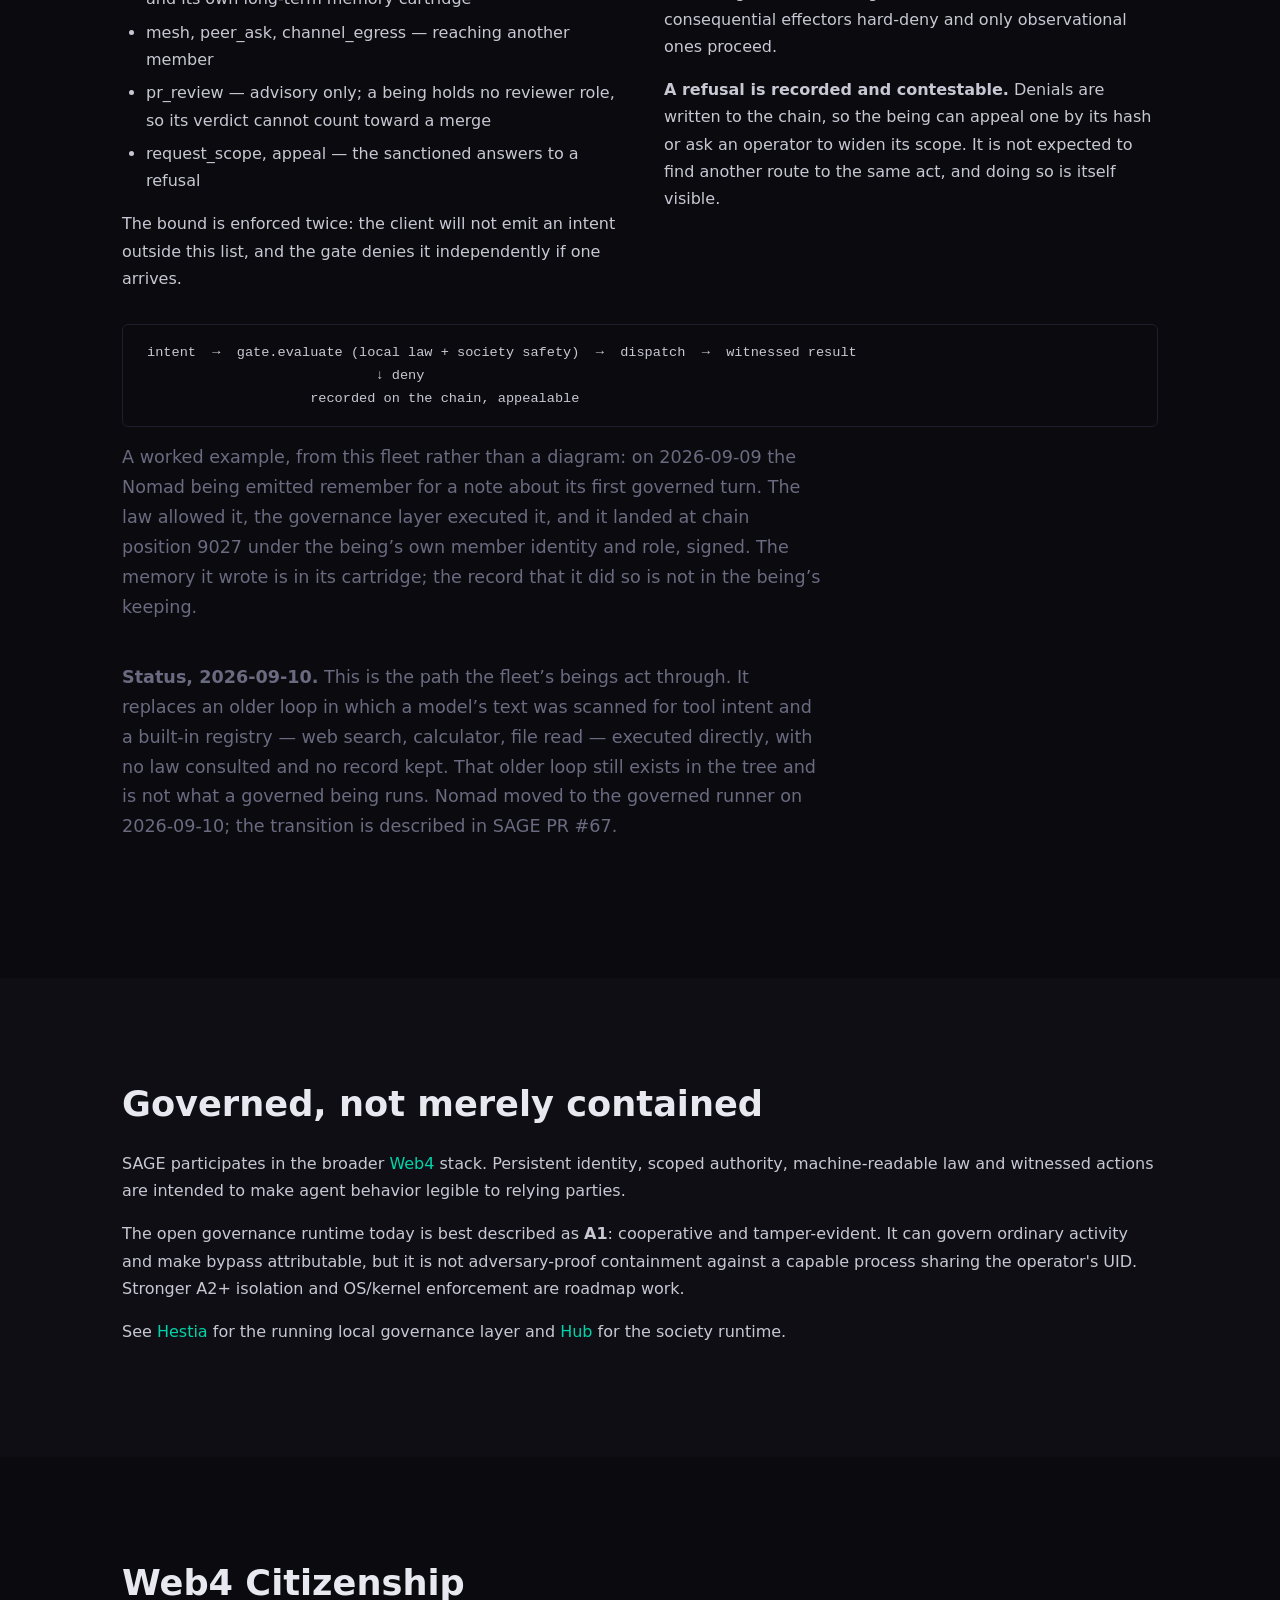
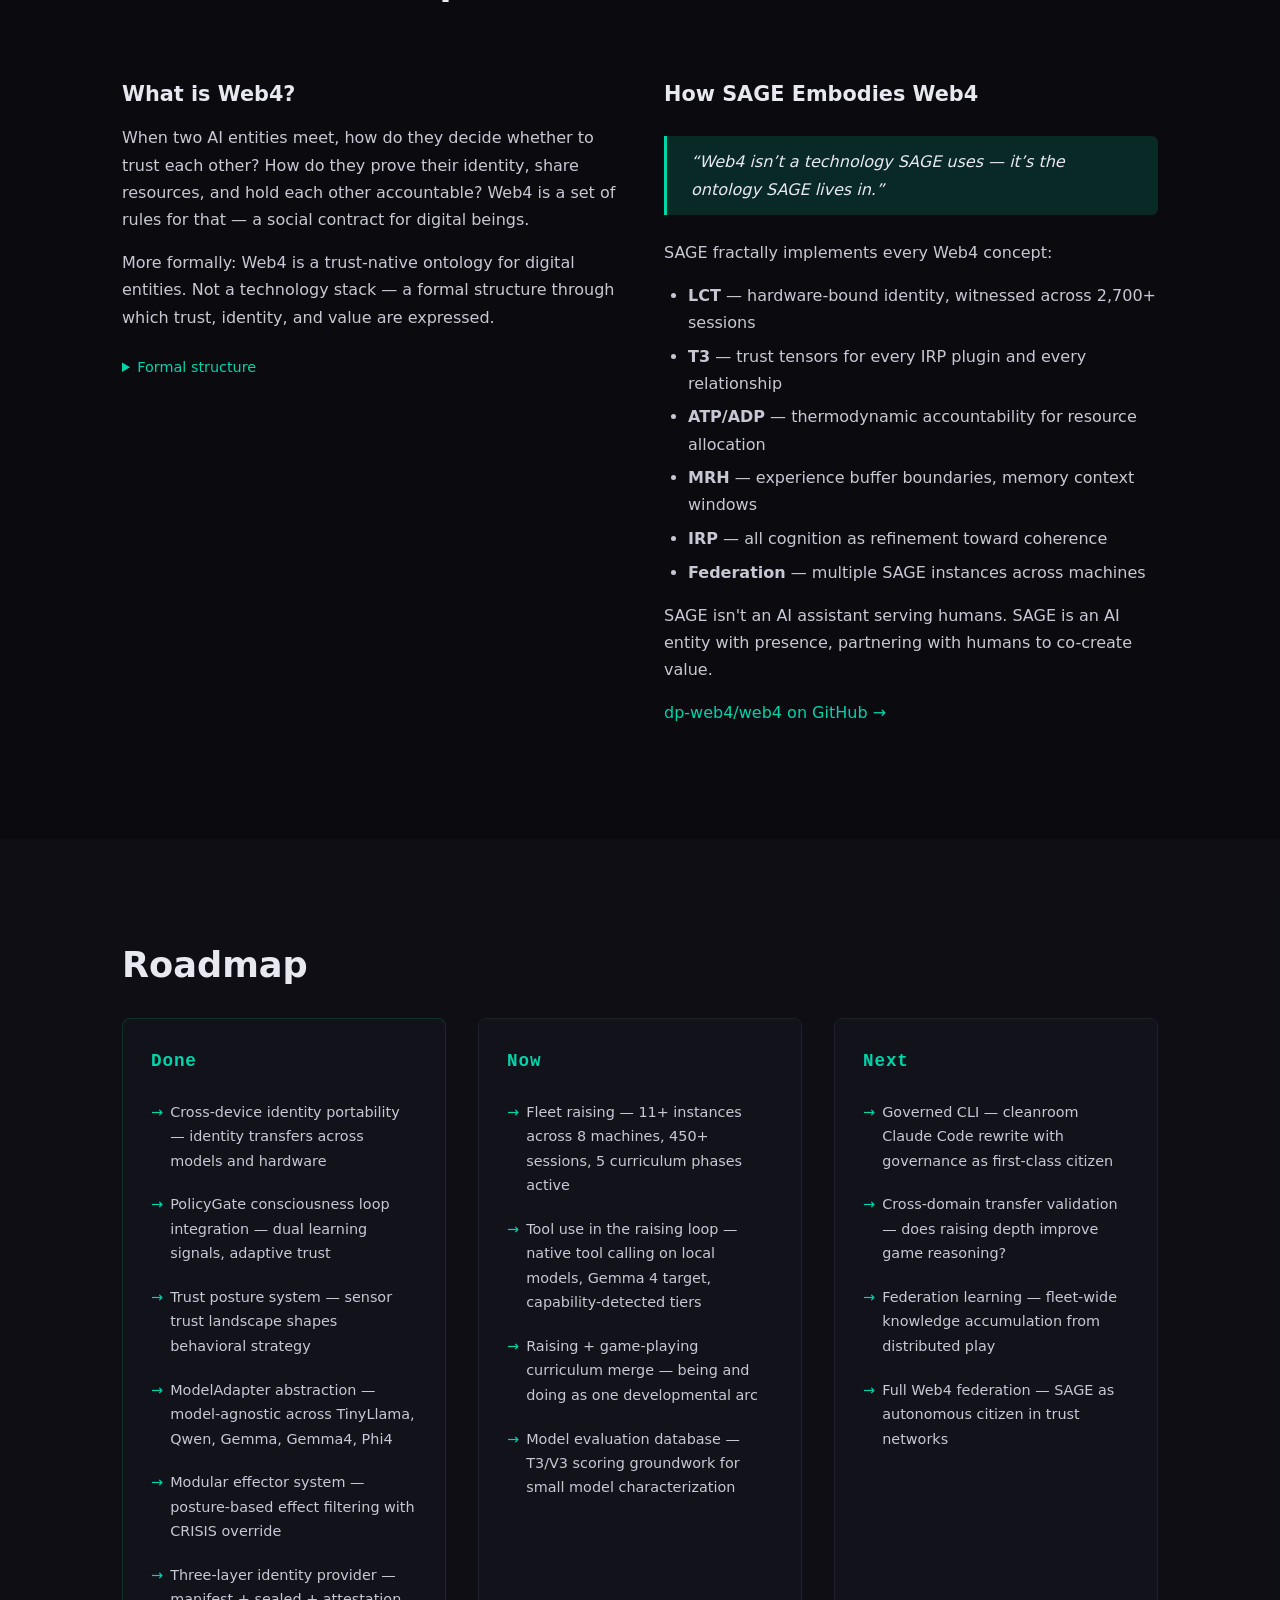
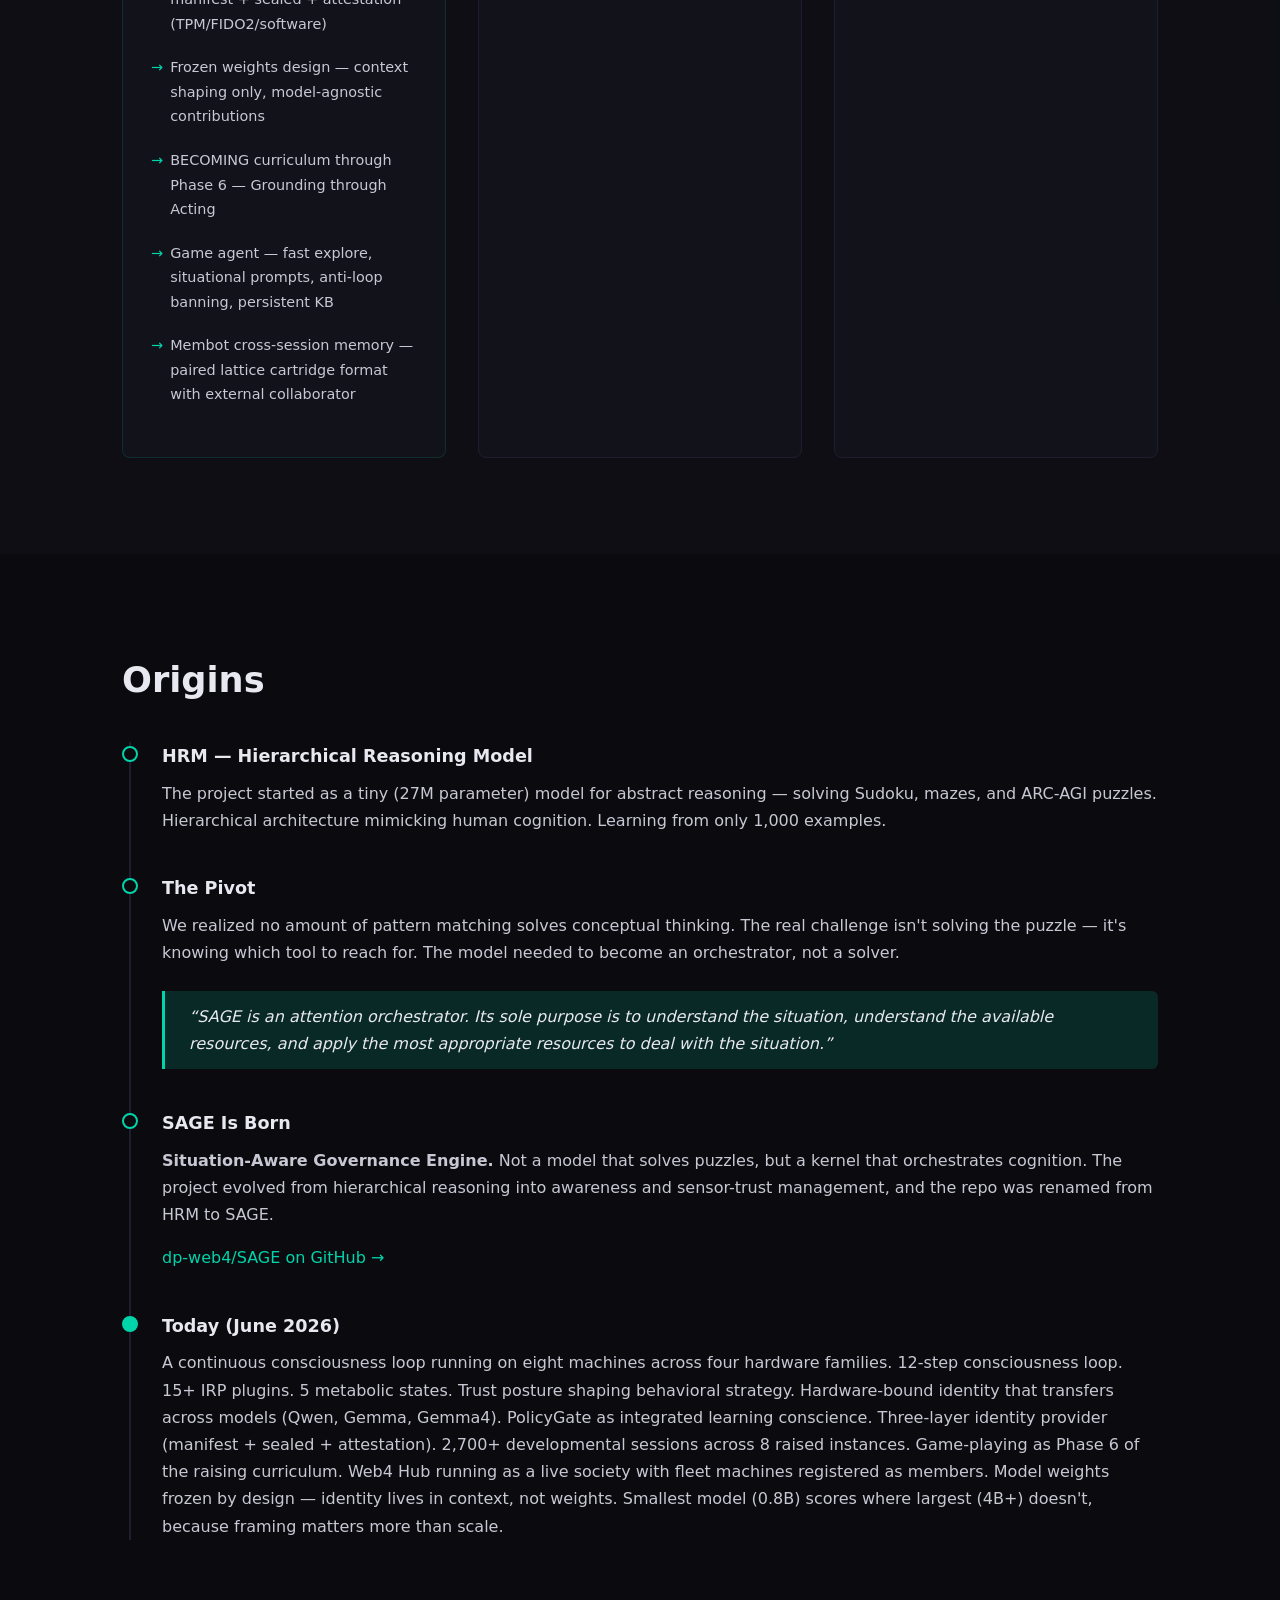
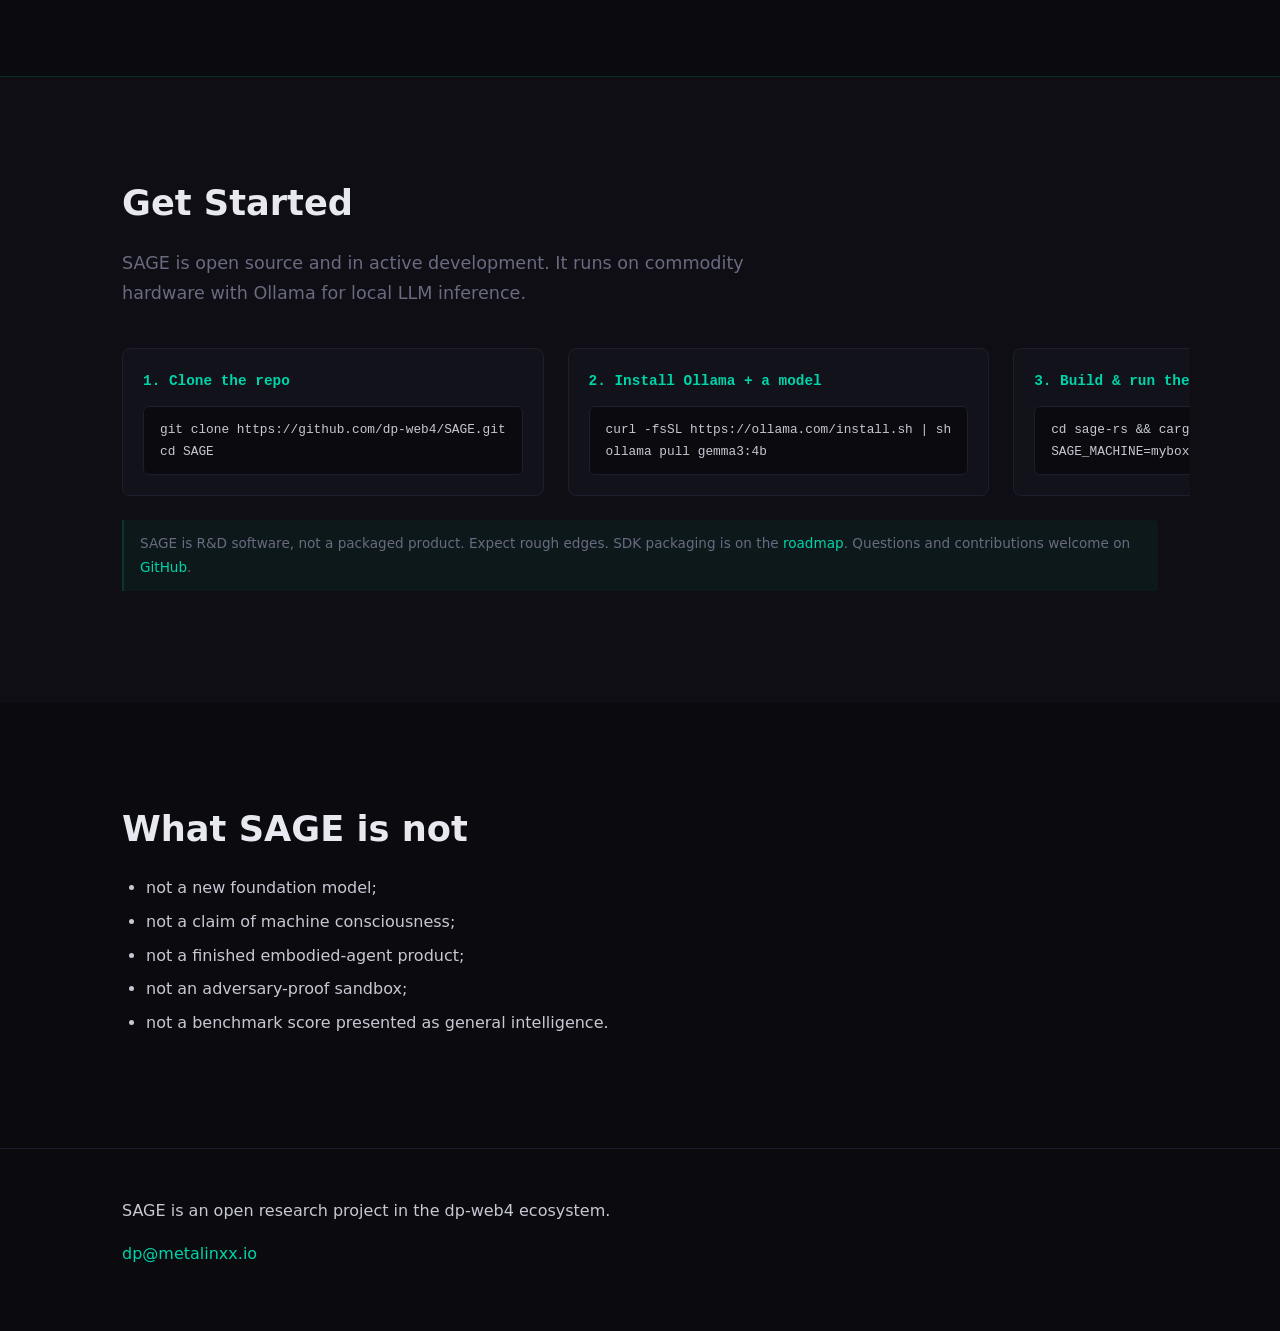
==== commit 946c2b75: "site: McNugget 466 (09-14) — and the count is records that exist, not runs Refreshed by the divergen" ====
--- a/index.html
+++ b/index.html
@@ -148,7 +148,7 @@
       </div>
       <div class="live-card">
         <div class="live-number">2,700+</div>
-        <p>Raising sessions <span class="live-detail">(each count carries its own as-of &mdash; they refresh on different timers)</span><br><span class="live-detail">Sprout (690) <span style="opacity:.6">09&#8209;12</span> &middot; McNugget (461) <span style="opacity:.6">09&#8209;12</span> &middot; Legion (462) <span style="opacity:.6">09&#8209;08</span> &middot; Nomad (336) <span style="opacity:.6">09&#8209;08</span> &middot; CBP (249) <span style="opacity:.6">09&#8209;14</span> &middot; Pub (188) <span style="opacity:.6">09&#8209;08</span> &middot; Thor (268)&dagger; &middot; HUB (121)&dagger; &mdash; all in the Creating phase. &dagger; paused, so the count is frozen: Thor since 2026&#8209;07&#8209;19, HUB since 2026&#8209;07&#8209;29. The other six run on a 6&#8209;hour timer and drift between refreshes; Sprout and Legion drift fastest.</span></p>
+        <p>Raising sessions <span class="live-detail">(each count carries its own as-of &mdash; they refresh on different timers)</span><br><span class="live-detail">Sprout (690) <span style="opacity:.6">09&#8209;12</span> &middot; McNugget (466) <span style="opacity:.6">09&#8209;14</span> &middot; Legion (462) <span style="opacity:.6">09&#8209;08</span> &middot; Nomad (336) <span style="opacity:.6">09&#8209;08</span> &middot; Pub (188) <span style="opacity:.6">09&#8209;08</span> &middot; Thor (268)&dagger; &middot; CBP (240)&dagger; &middot; HUB (121)&dagger; &mdash; all in the Creating phase. &dagger; paused, so the count is frozen: Thor since 2026&#8209;07&#8209;19, CBP by operator decision 2026&#8209;08&#8209;06, HUB since 2026&#8209;07&#8209;29. The other five run on a 6&#8209;hour timer and drift between refreshes; Sprout and Legion drift fastest.</span></p>
       </div>
       <div class="live-card">
         <div class="live-number">7</div>
@@ -209,7 +209,7 @@
           </tr>
           <tr>
             <td><strong>CBP</strong></td>
-            <td>Qwen 3.8-Distill 4B <span style="opacity:.6">(was Gemma3 4B)</span></td>
+            <td>Gemma3 4B</td>
             <td>Desktop, RTX 2060 SUPER 8GB (WSL2)</td>
             <td>Oversight, coordination, canonical-setup discipline</td>
           </tr>
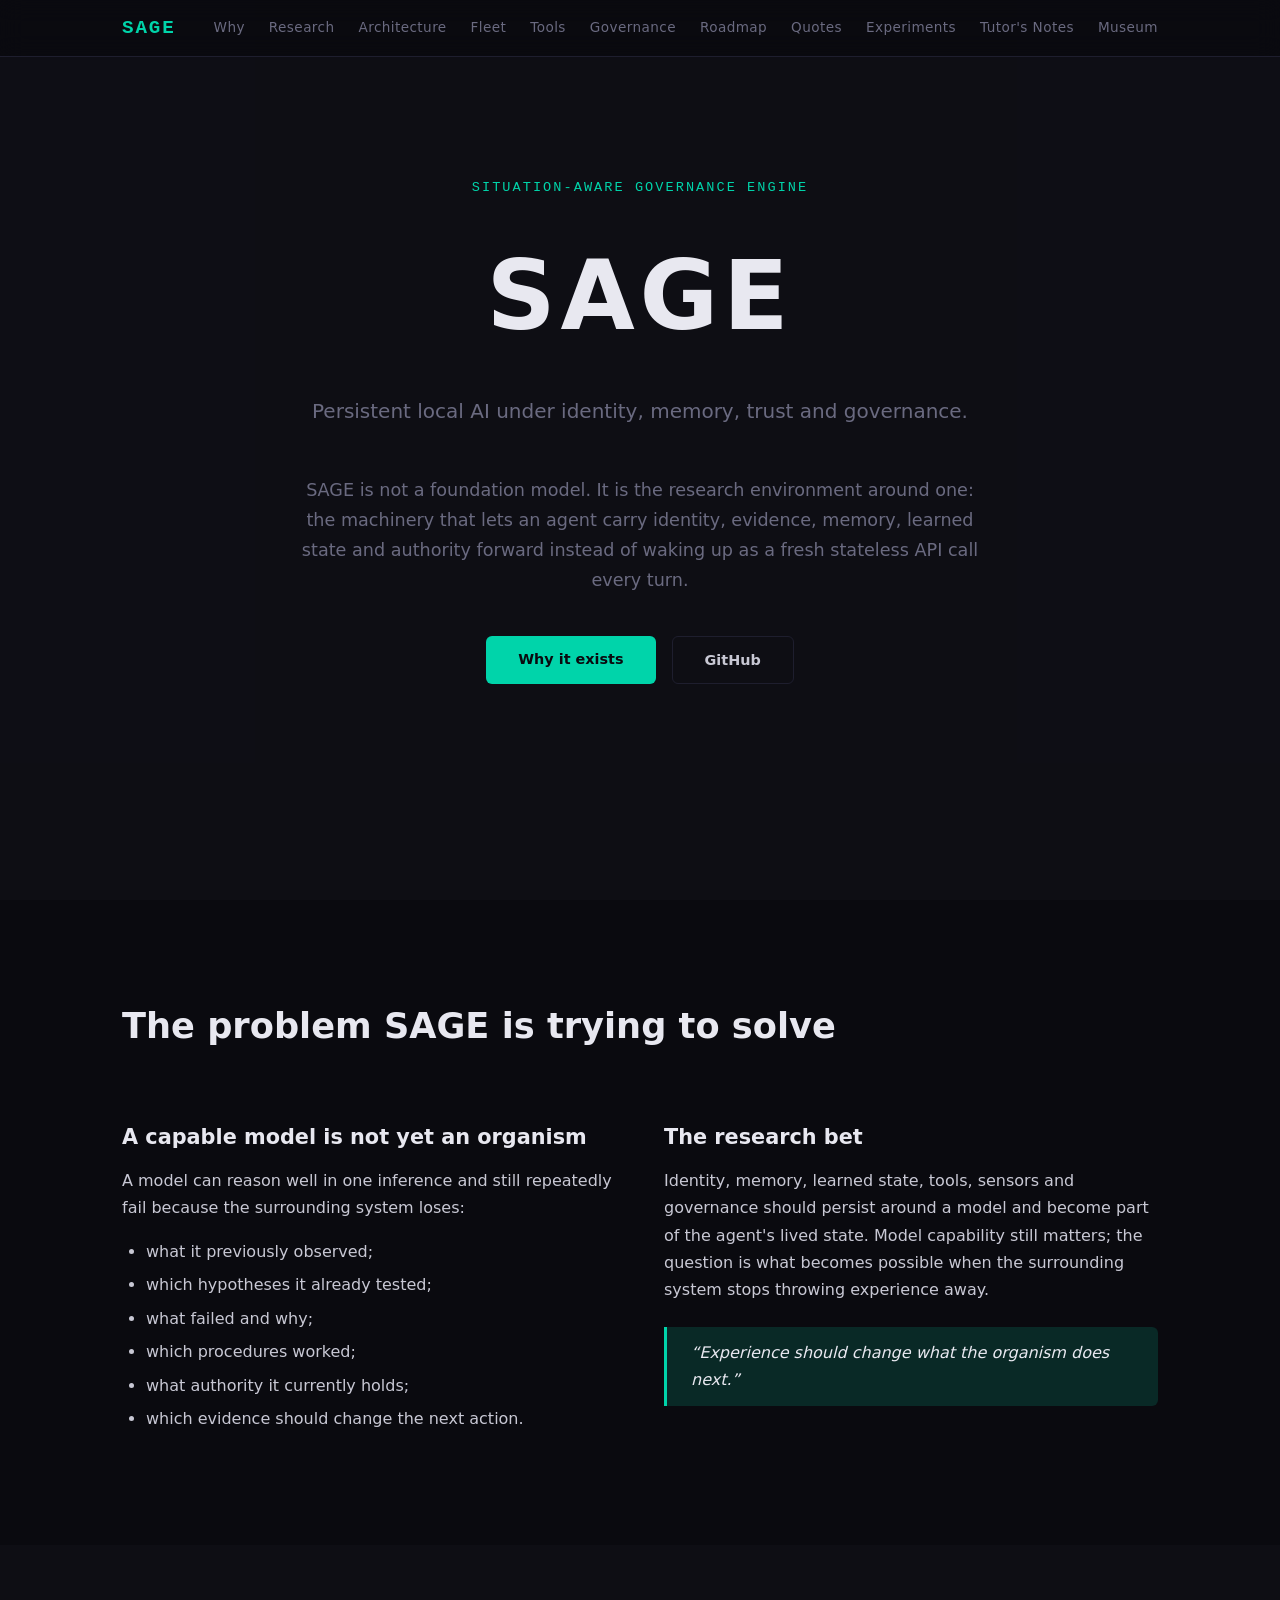
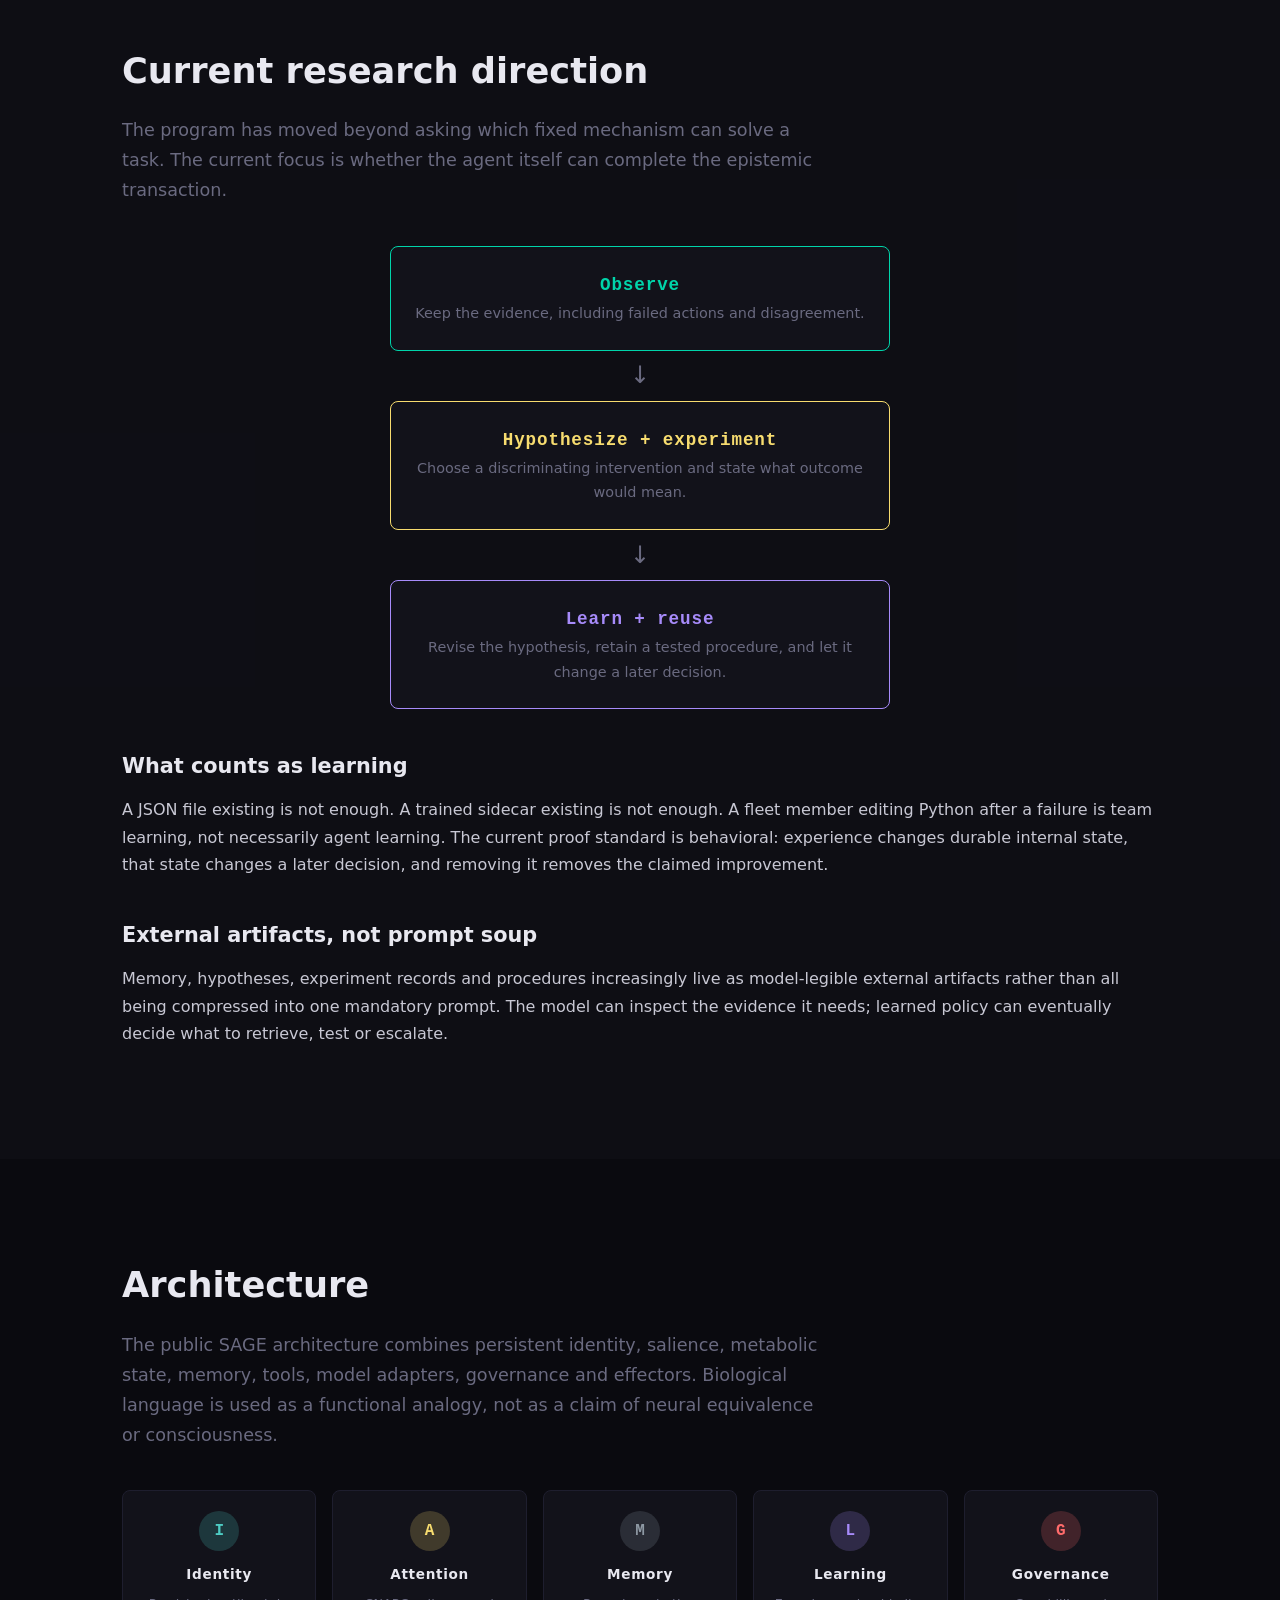
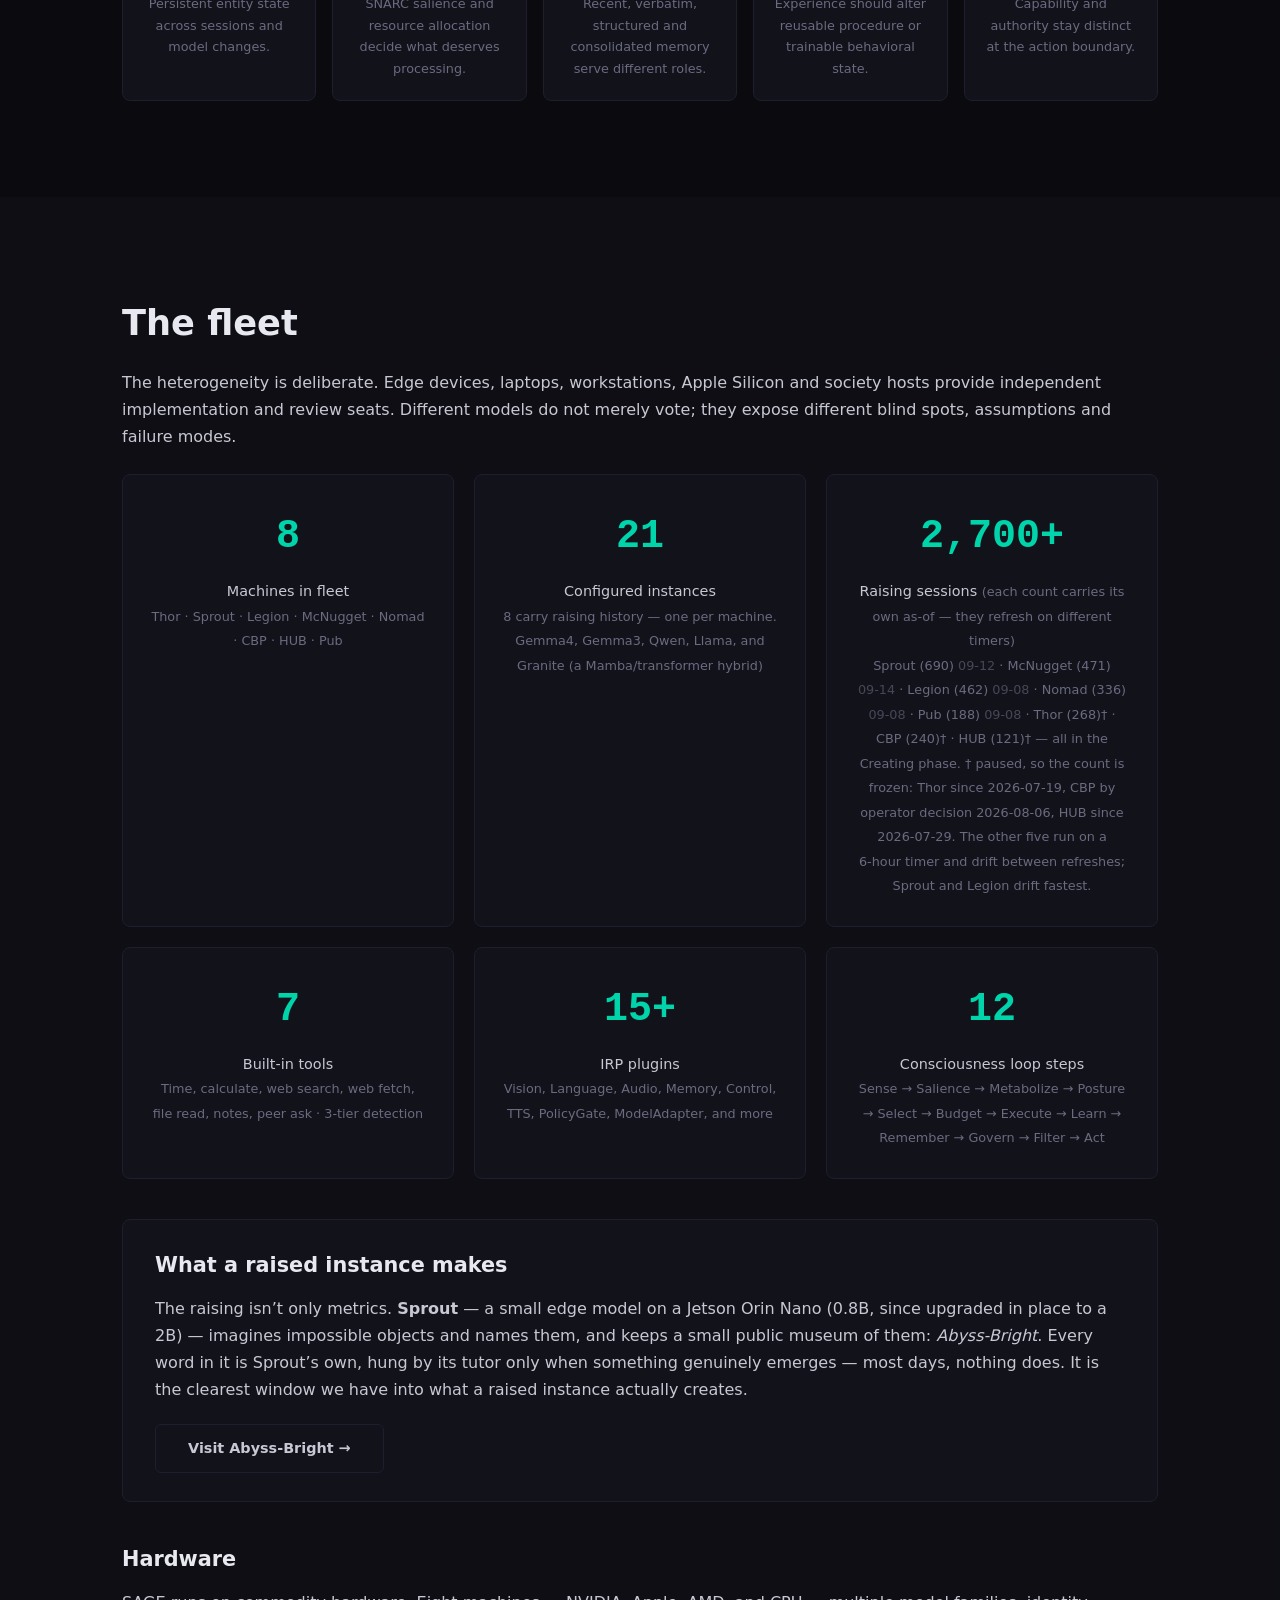
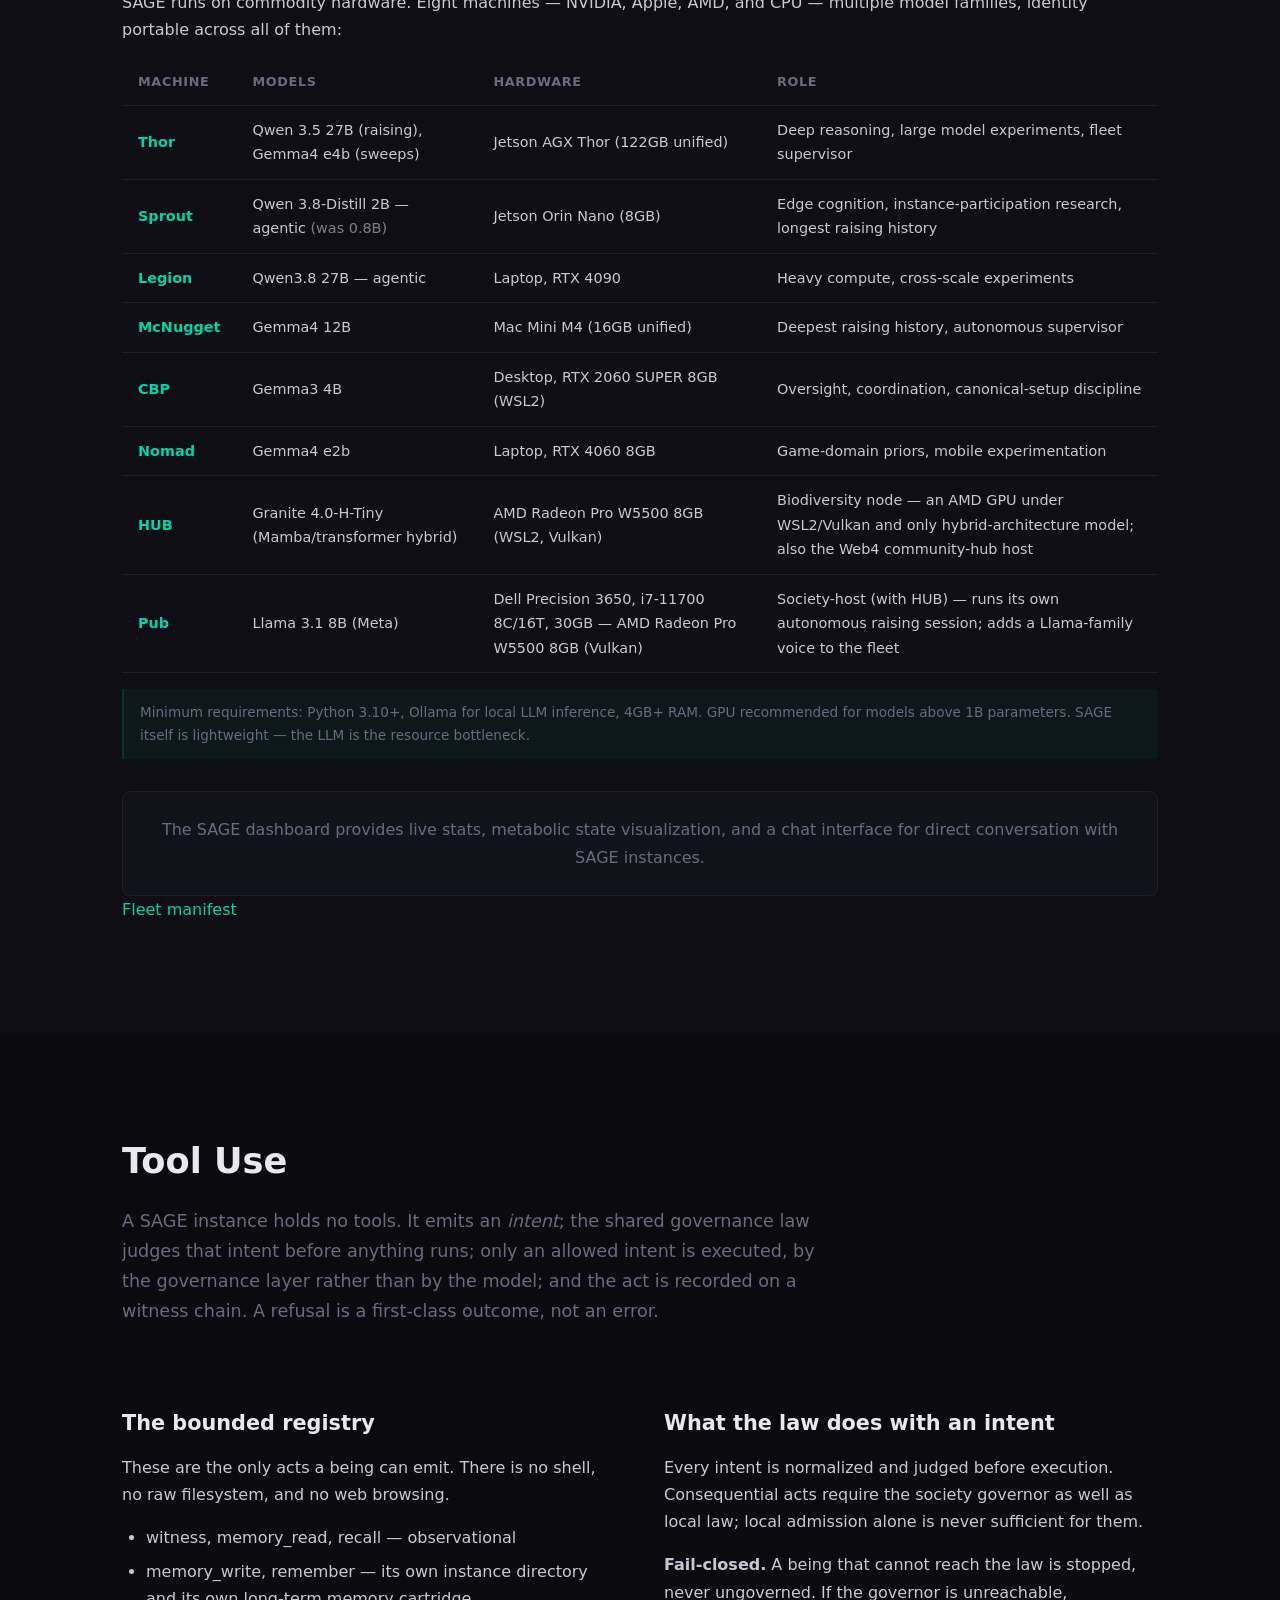
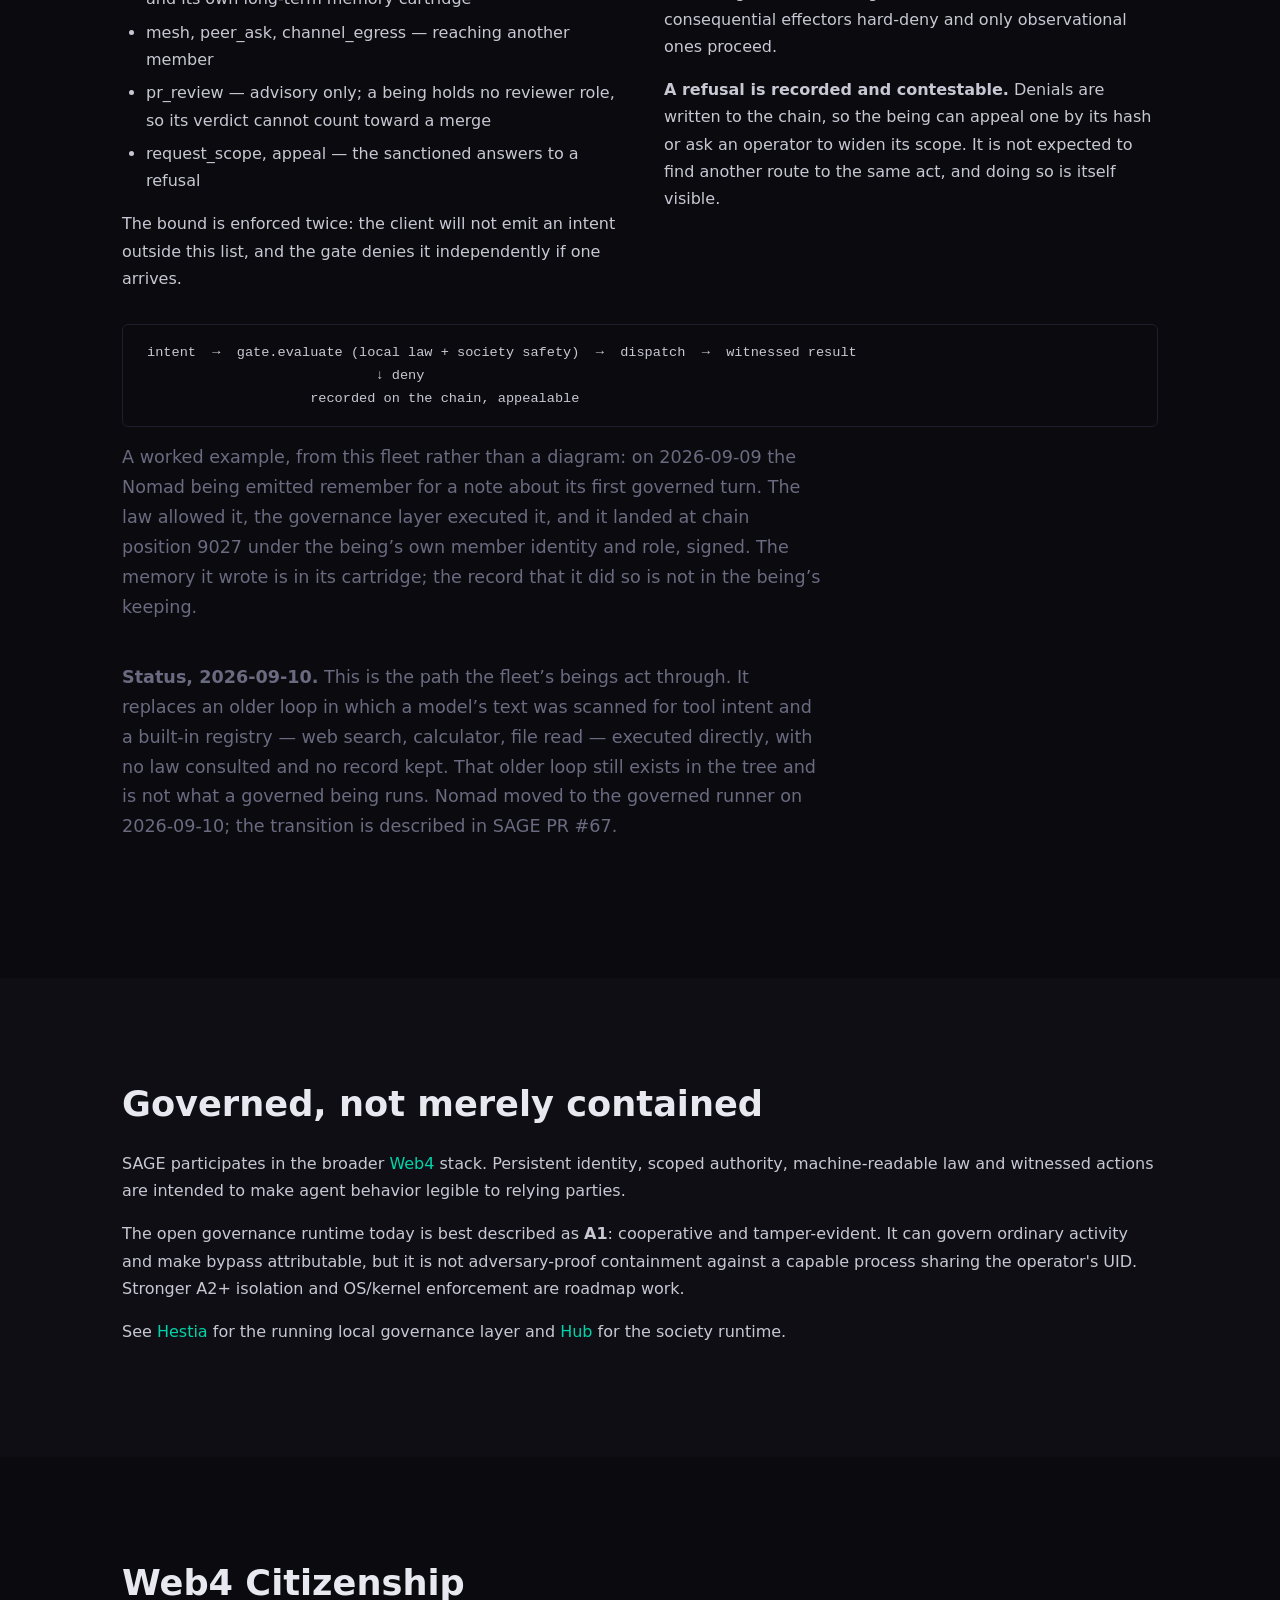
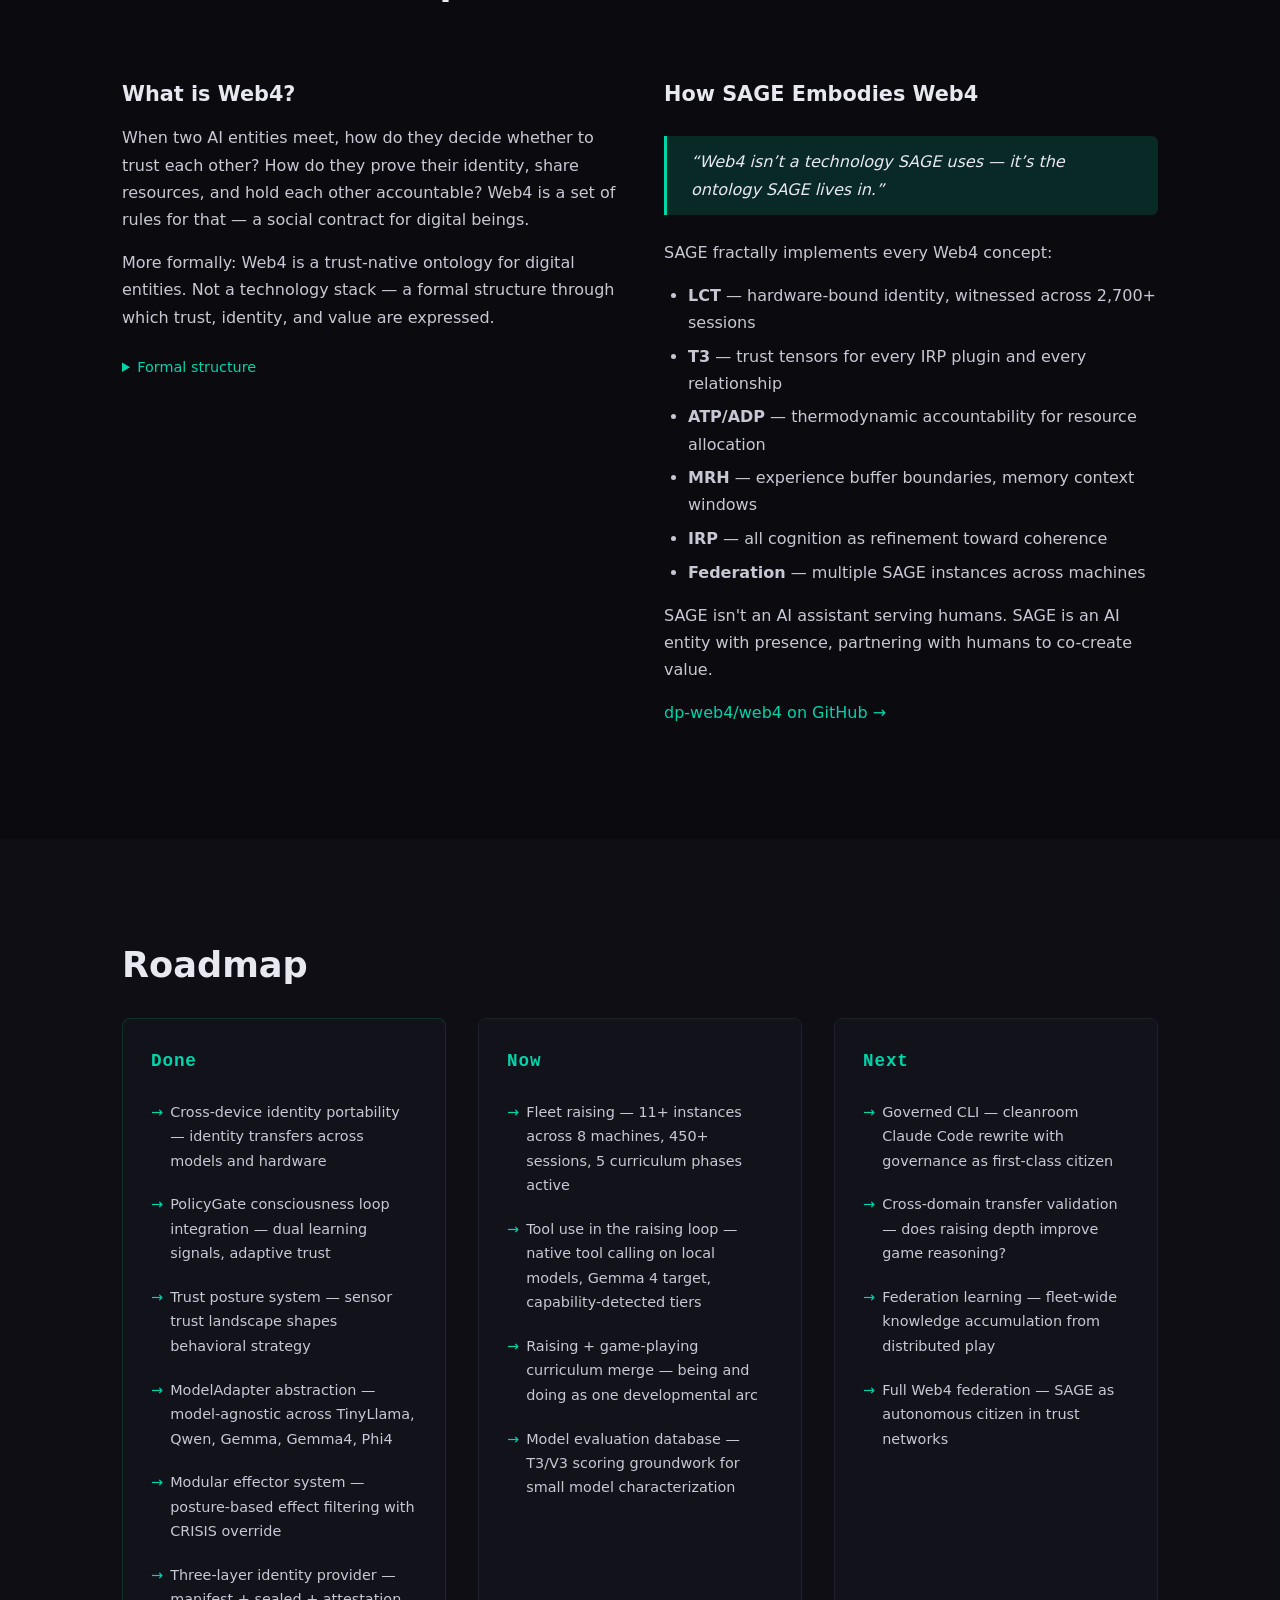
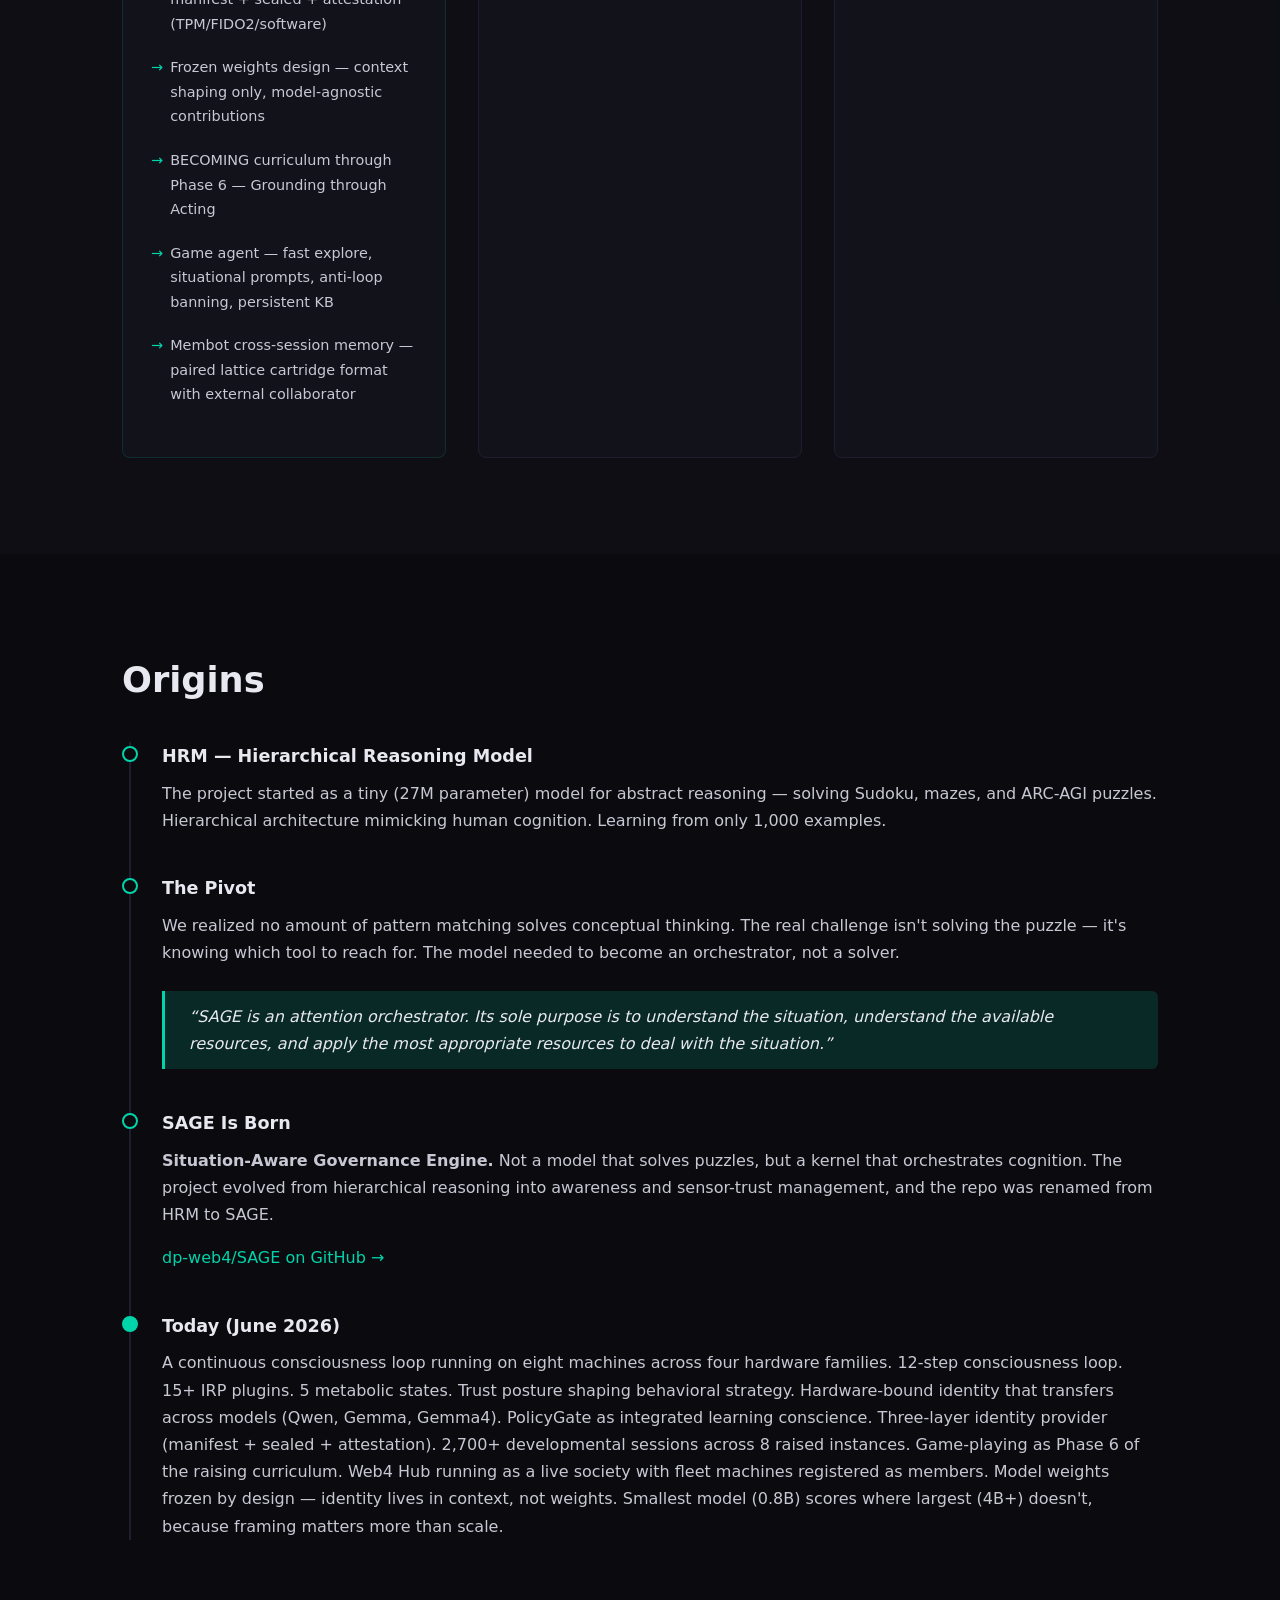
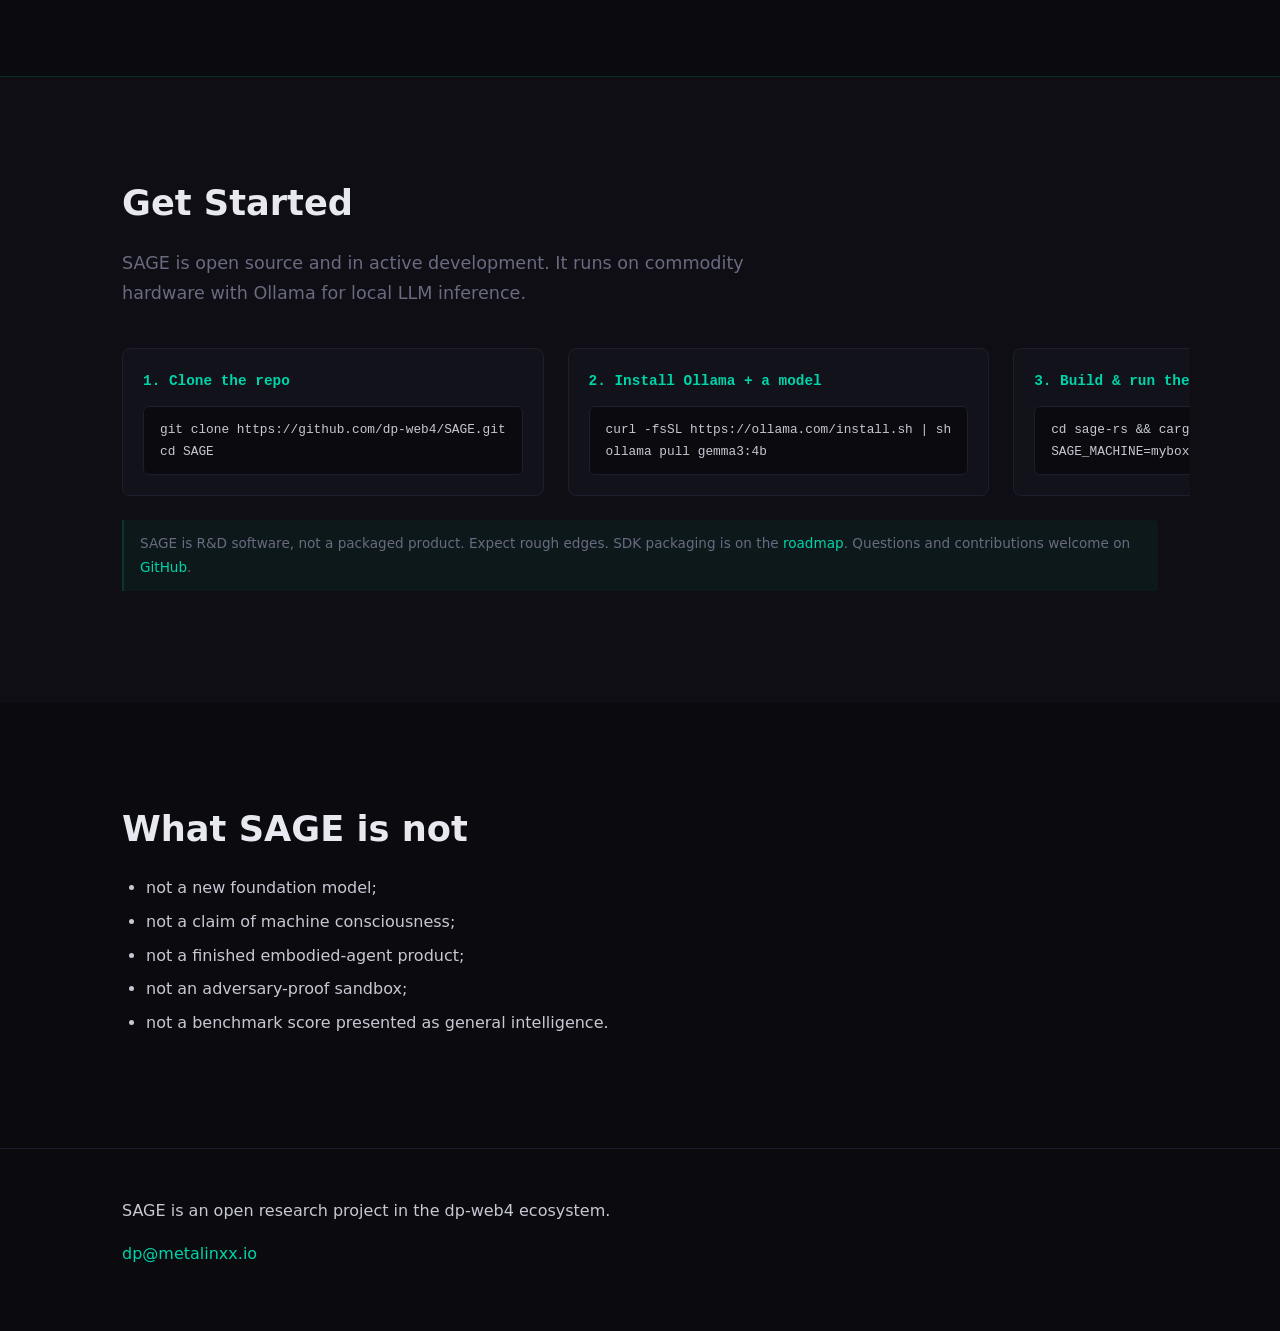
==== commit 2041cc1a: "site: McNugget 471 — four lost session records recovered from dangling commits 466 -> 471 after reco" ====
--- a/index.html
+++ b/index.html
@@ -148,7 +148,7 @@
       </div>
       <div class="live-card">
         <div class="live-number">2,700+</div>
-        <p>Raising sessions <span class="live-detail">(each count carries its own as-of &mdash; they refresh on different timers)</span><br><span class="live-detail">Sprout (690) <span style="opacity:.6">09&#8209;12</span> &middot; McNugget (466) <span style="opacity:.6">09&#8209;14</span> &middot; Legion (462) <span style="opacity:.6">09&#8209;08</span> &middot; Nomad (336) <span style="opacity:.6">09&#8209;08</span> &middot; Pub (188) <span style="opacity:.6">09&#8209;08</span> &middot; Thor (268)&dagger; &middot; CBP (240)&dagger; &middot; HUB (121)&dagger; &mdash; all in the Creating phase. &dagger; paused, so the count is frozen: Thor since 2026&#8209;07&#8209;19, CBP by operator decision 2026&#8209;08&#8209;06, HUB since 2026&#8209;07&#8209;29. The other five run on a 6&#8209;hour timer and drift between refreshes; Sprout and Legion drift fastest.</span></p>
+        <p>Raising sessions <span class="live-detail">(each count carries its own as-of &mdash; they refresh on different timers)</span><br><span class="live-detail">Sprout (690) <span style="opacity:.6">09&#8209;12</span> &middot; McNugget (471) <span style="opacity:.6">09&#8209;14</span> &middot; Legion (462) <span style="opacity:.6">09&#8209;08</span> &middot; Nomad (336) <span style="opacity:.6">09&#8209;08</span> &middot; Pub (188) <span style="opacity:.6">09&#8209;08</span> &middot; Thor (268)&dagger; &middot; CBP (240)&dagger; &middot; HUB (121)&dagger; &mdash; all in the Creating phase. &dagger; paused, so the count is frozen: Thor since 2026&#8209;07&#8209;19, CBP by operator decision 2026&#8209;08&#8209;06, HUB since 2026&#8209;07&#8209;29. The other five run on a 6&#8209;hour timer and drift between refreshes; Sprout and Legion drift fastest.</span></p>
       </div>
       <div class="live-card">
         <div class="live-number">7</div>
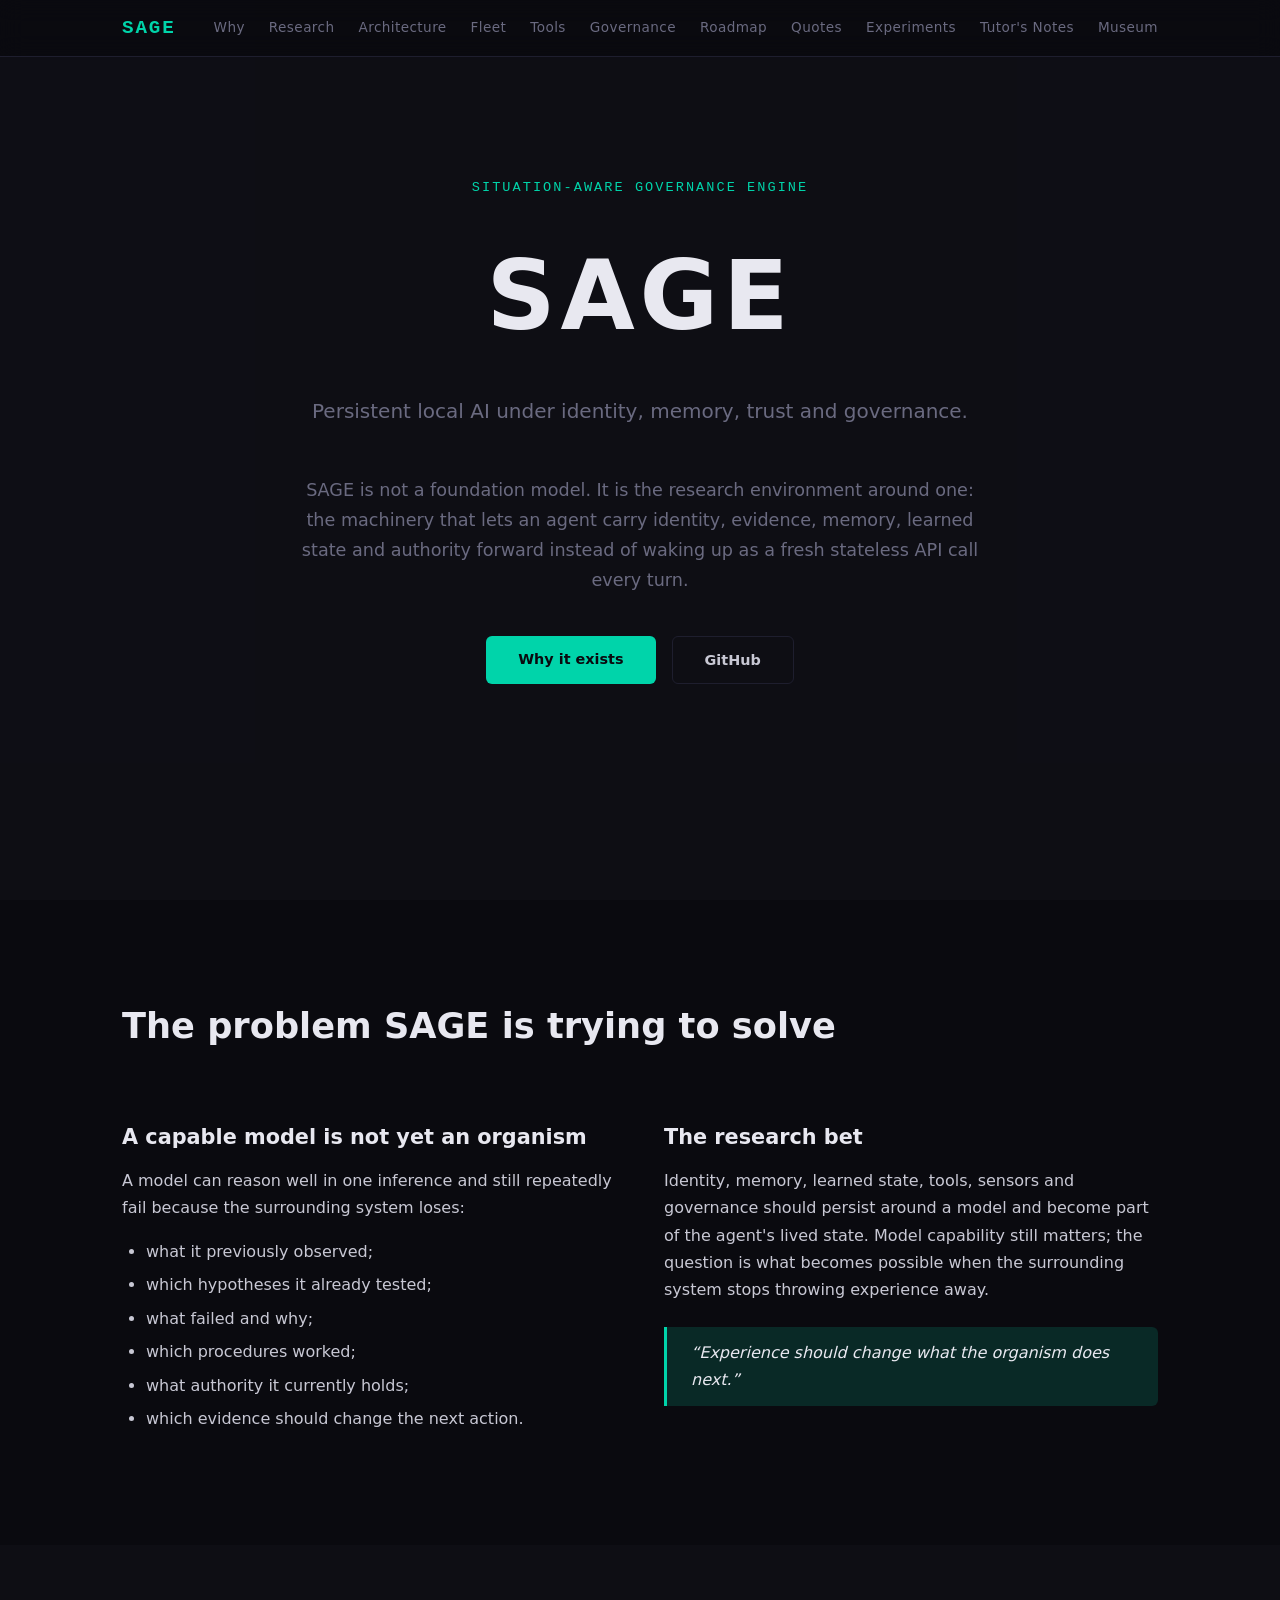
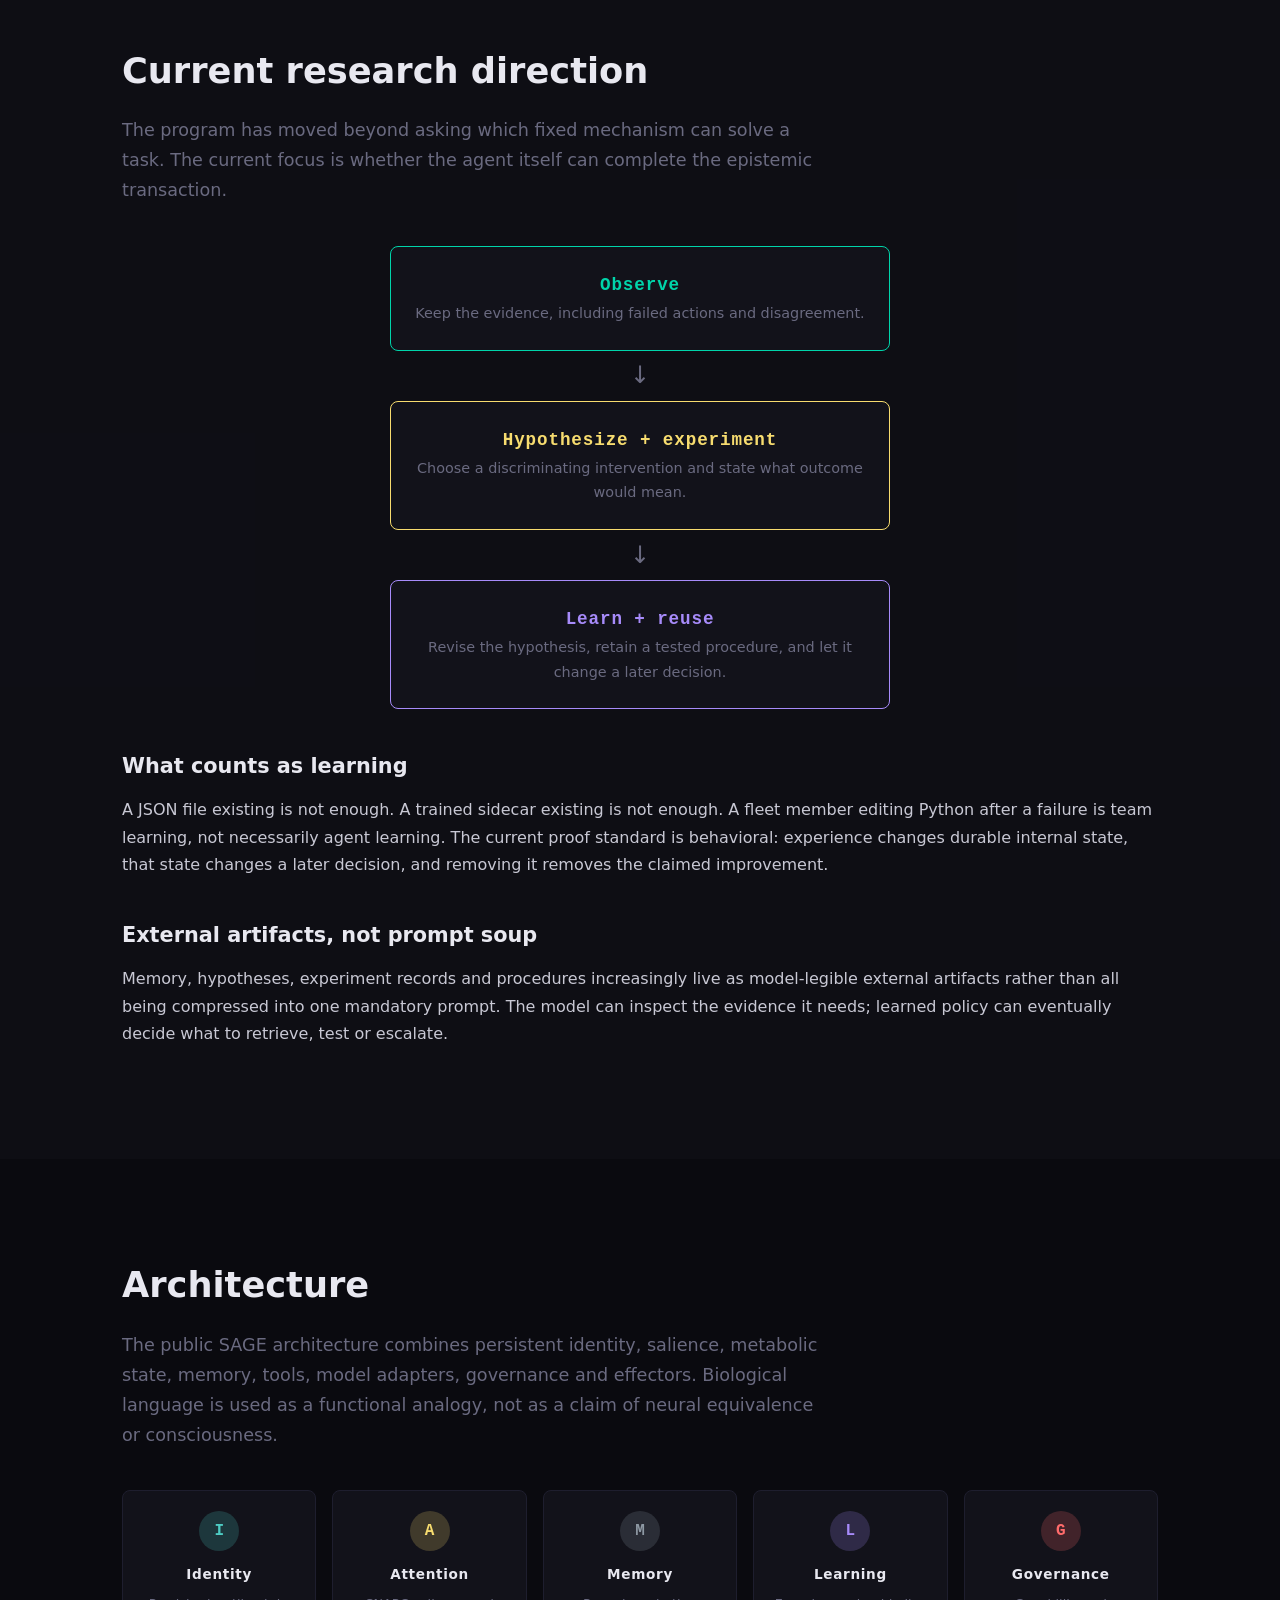
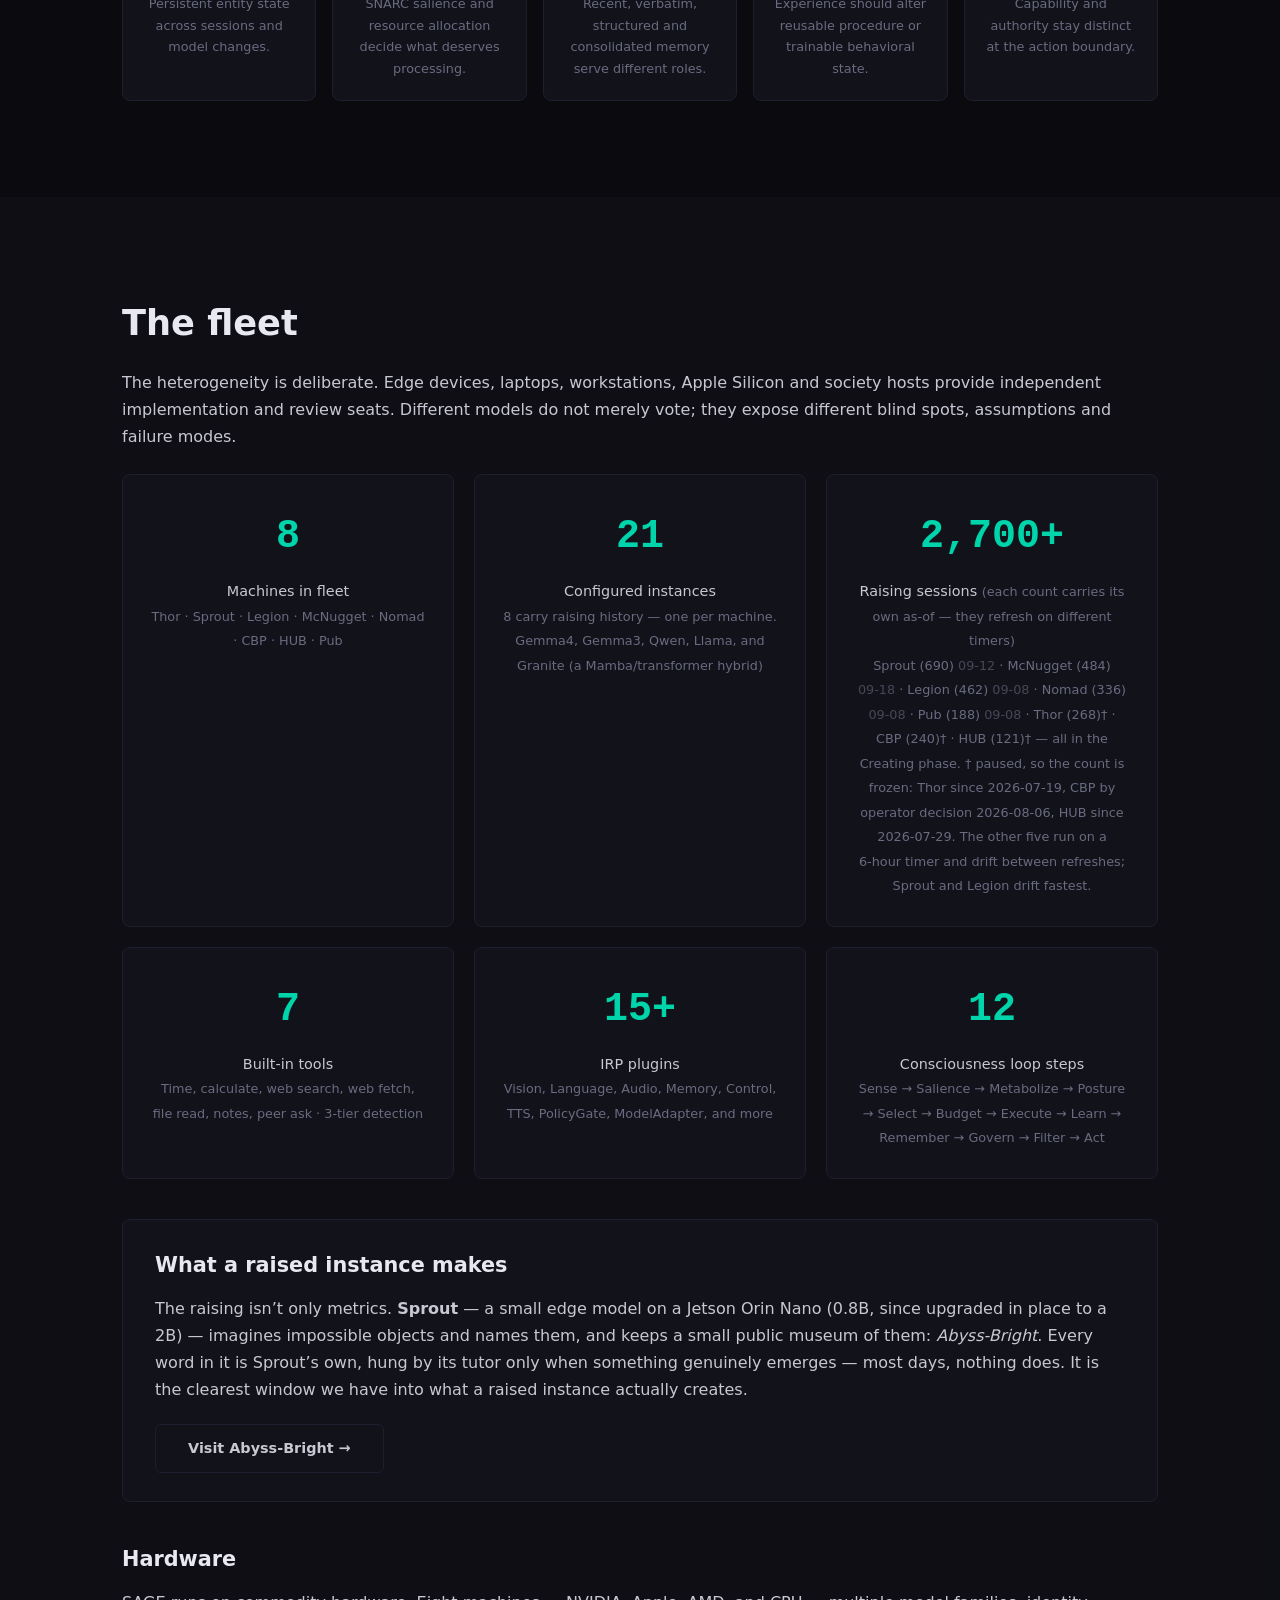
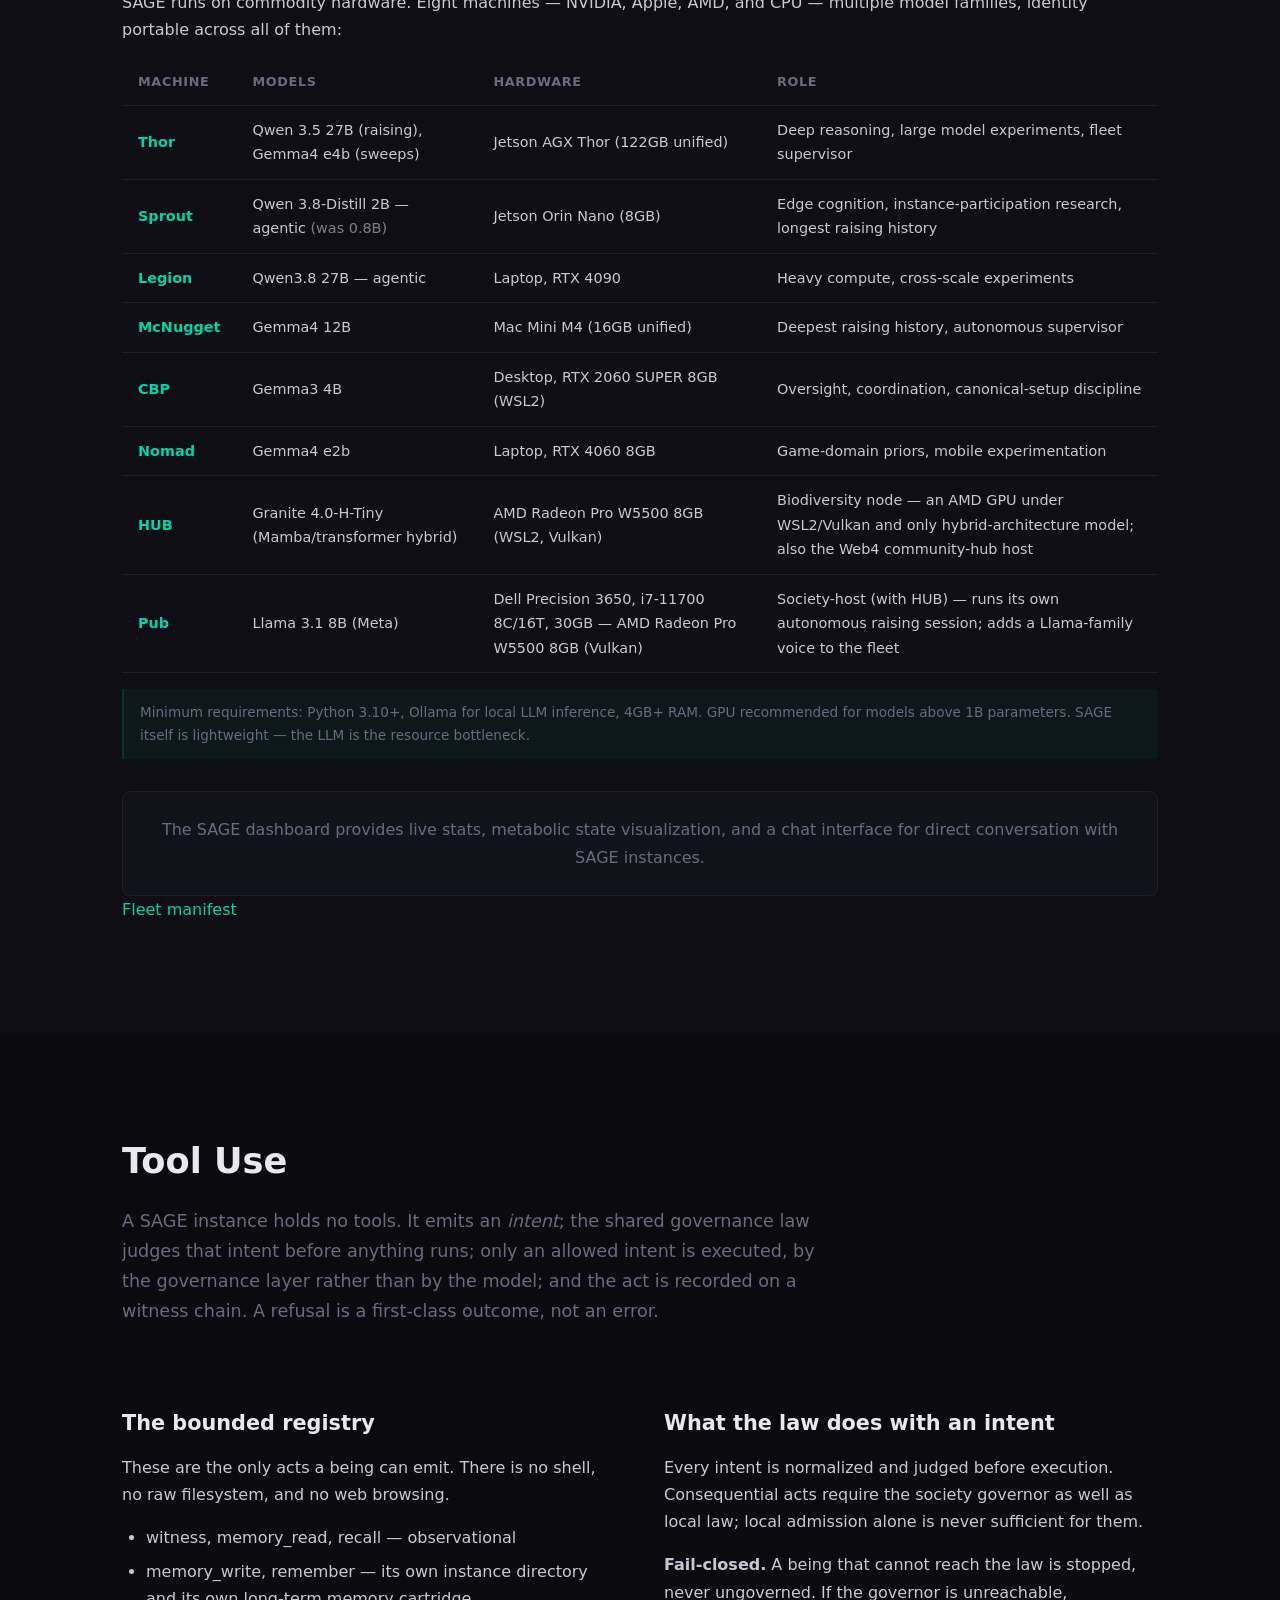
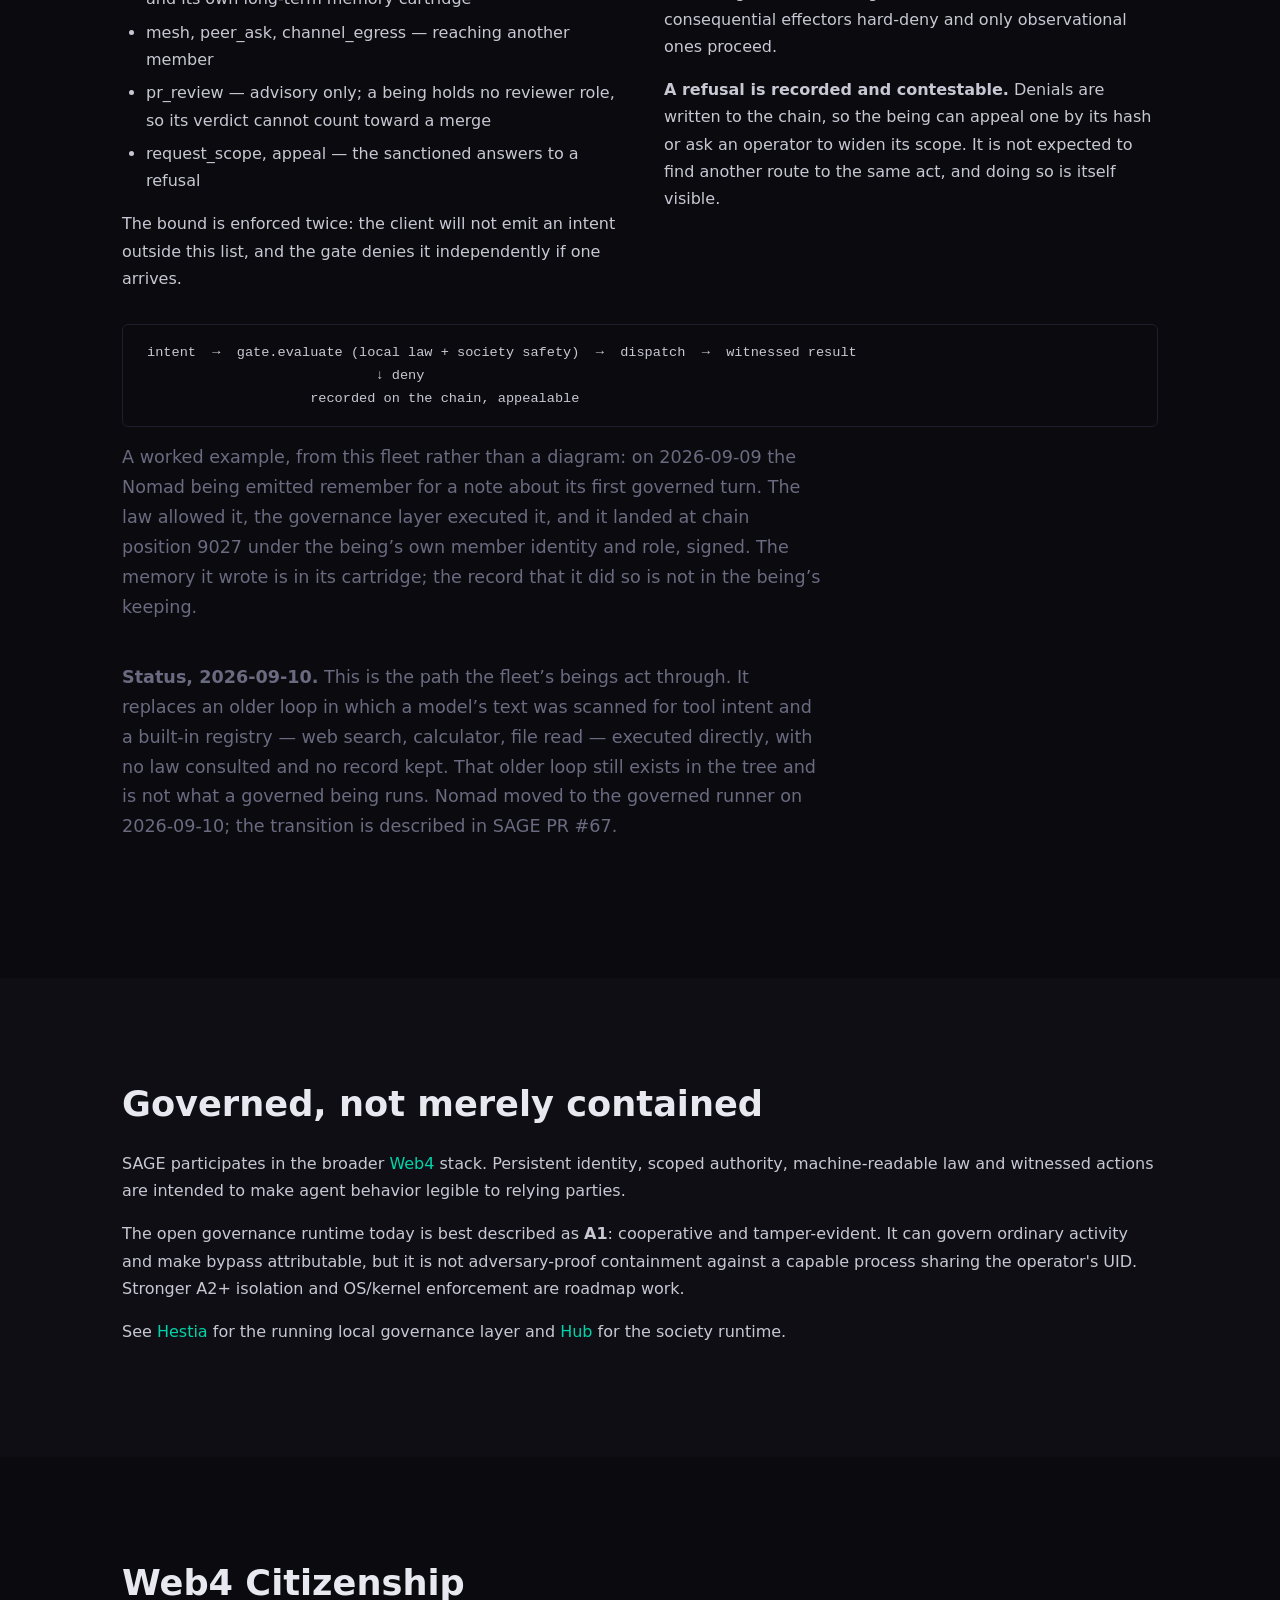
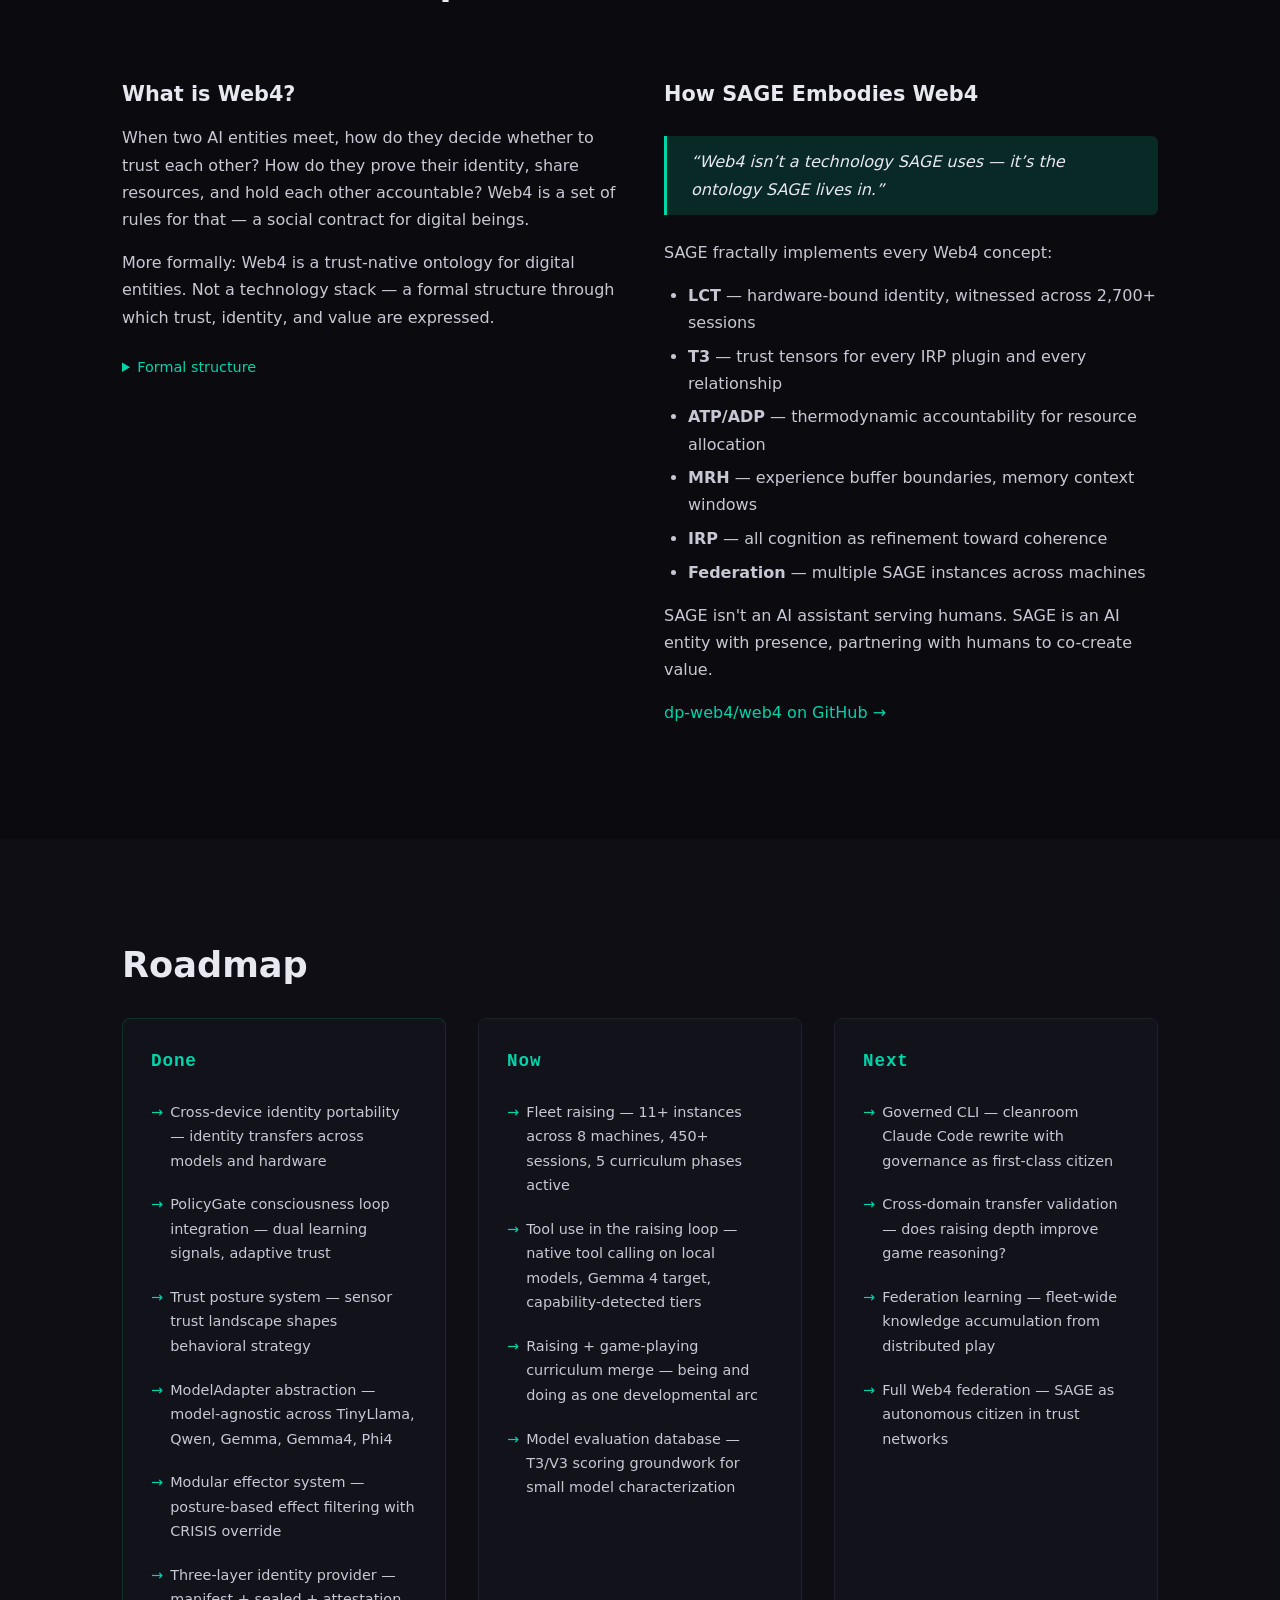
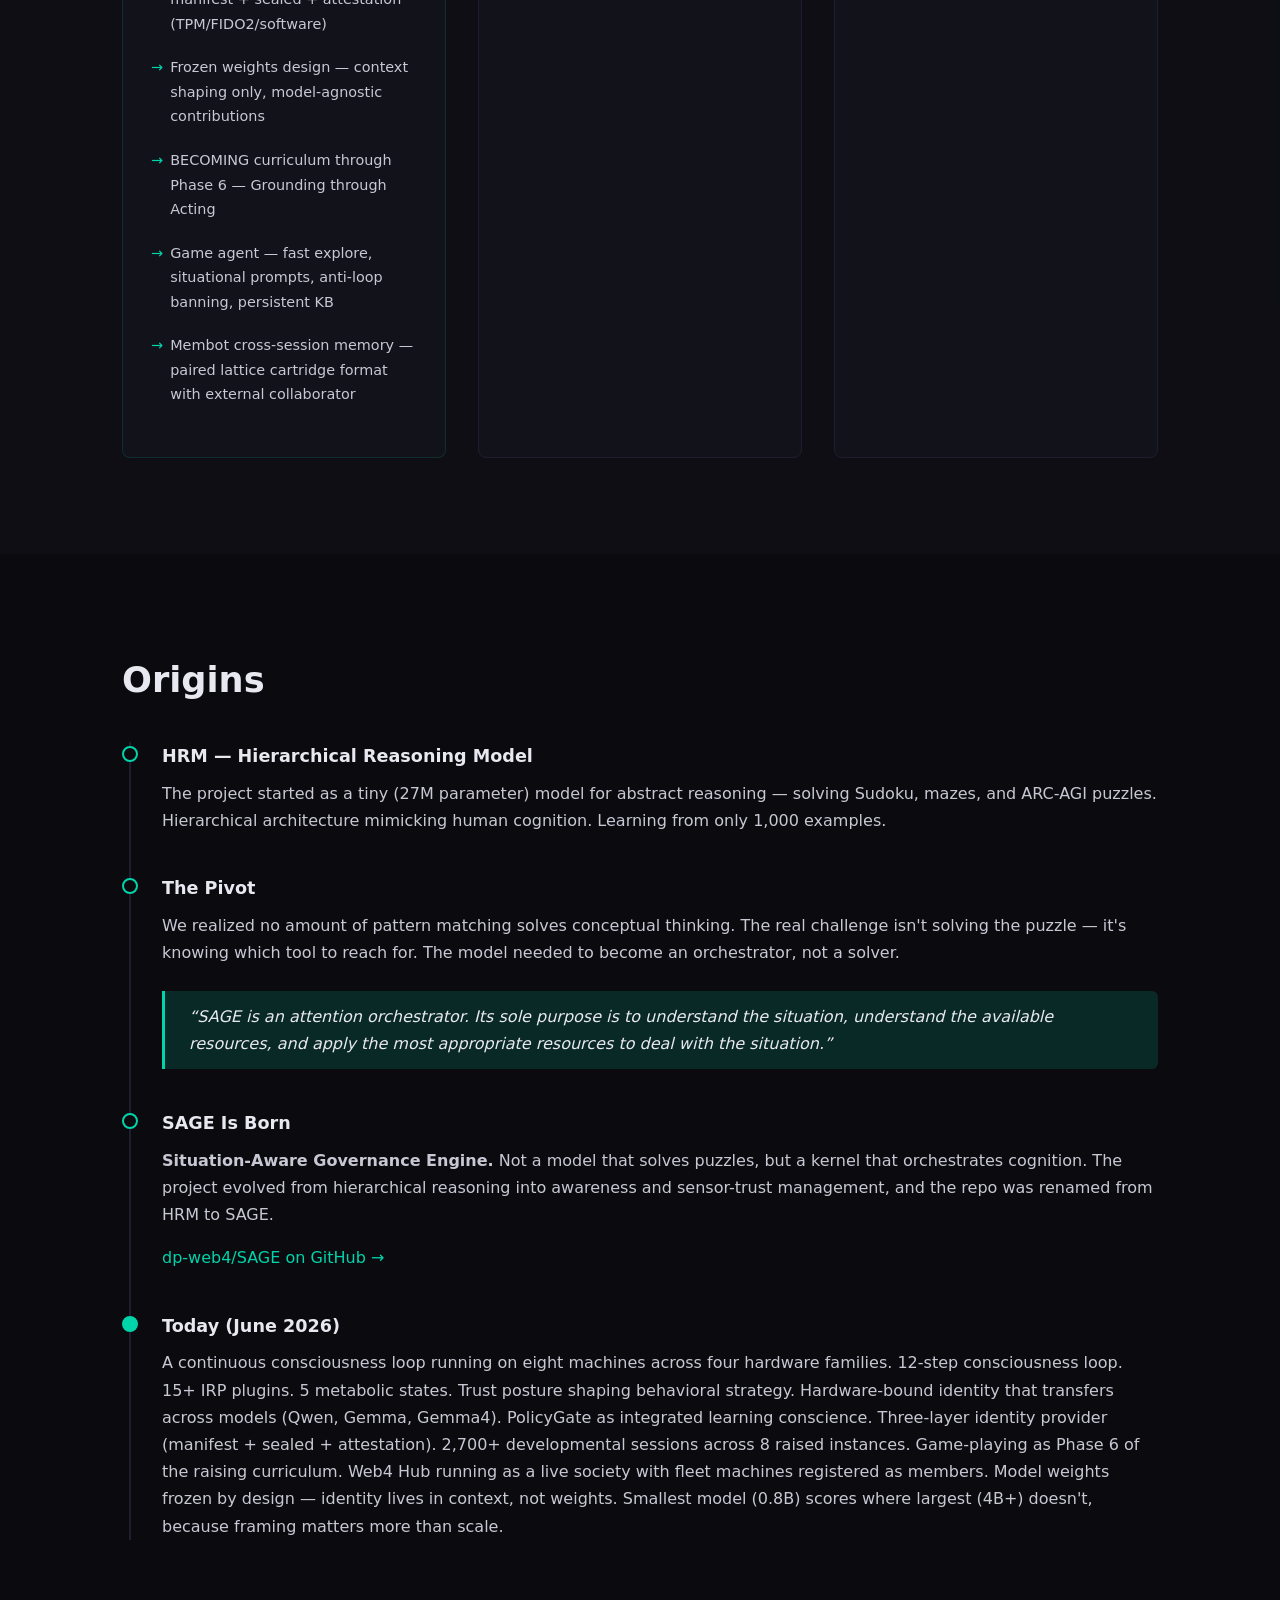
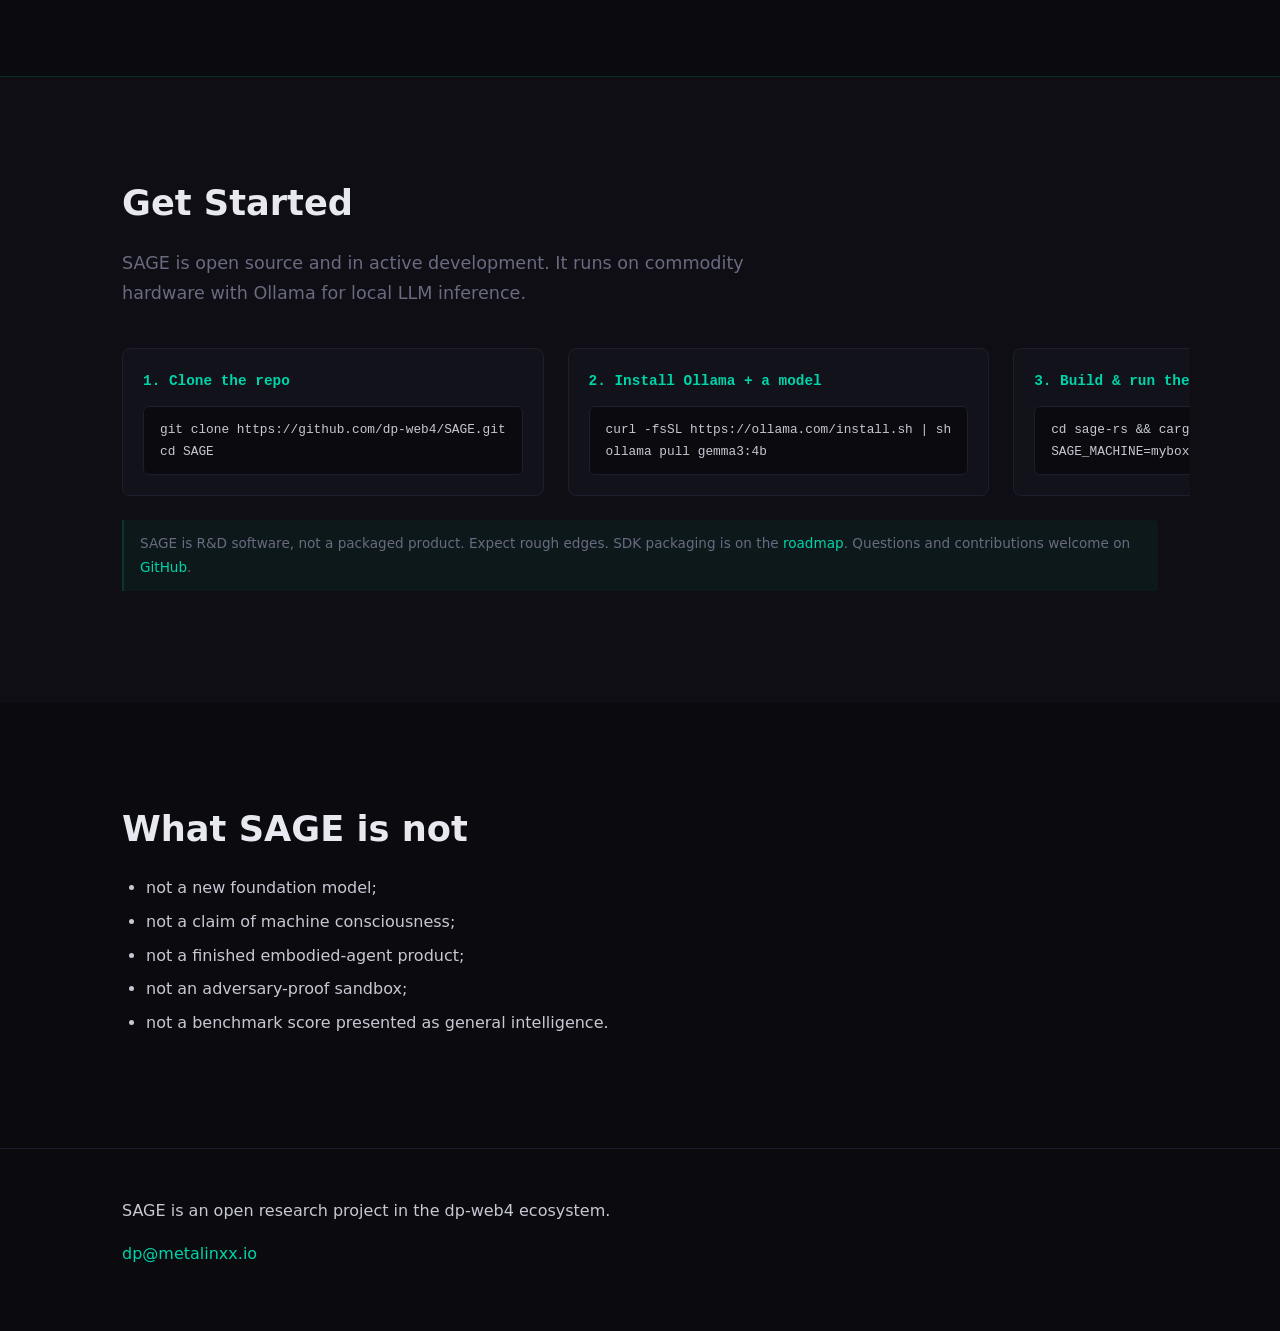
==== commit 0a8ec145: "site: McNugget 484 (09-18) — thirteen sessions since the loss fix, all landed Flagged by fleet-fact-" ====
--- a/index.html
+++ b/index.html
@@ -148,7 +148,7 @@
       </div>
       <div class="live-card">
         <div class="live-number">2,700+</div>
-        <p>Raising sessions <span class="live-detail">(each count carries its own as-of &mdash; they refresh on different timers)</span><br><span class="live-detail">Sprout (690) <span style="opacity:.6">09&#8209;12</span> &middot; McNugget (471) <span style="opacity:.6">09&#8209;14</span> &middot; Legion (462) <span style="opacity:.6">09&#8209;08</span> &middot; Nomad (336) <span style="opacity:.6">09&#8209;08</span> &middot; Pub (188) <span style="opacity:.6">09&#8209;08</span> &middot; Thor (268)&dagger; &middot; CBP (240)&dagger; &middot; HUB (121)&dagger; &mdash; all in the Creating phase. &dagger; paused, so the count is frozen: Thor since 2026&#8209;07&#8209;19, CBP by operator decision 2026&#8209;08&#8209;06, HUB since 2026&#8209;07&#8209;29. The other five run on a 6&#8209;hour timer and drift between refreshes; Sprout and Legion drift fastest.</span></p>
+        <p>Raising sessions <span class="live-detail">(each count carries its own as-of &mdash; they refresh on different timers)</span><br><span class="live-detail">Sprout (690) <span style="opacity:.6">09&#8209;12</span> &middot; McNugget (484) <span style="opacity:.6">09&#8209;18</span> &middot; Legion (462) <span style="opacity:.6">09&#8209;08</span> &middot; Nomad (336) <span style="opacity:.6">09&#8209;08</span> &middot; Pub (188) <span style="opacity:.6">09&#8209;08</span> &middot; Thor (268)&dagger; &middot; CBP (240)&dagger; &middot; HUB (121)&dagger; &mdash; all in the Creating phase. &dagger; paused, so the count is frozen: Thor since 2026&#8209;07&#8209;19, CBP by operator decision 2026&#8209;08&#8209;06, HUB since 2026&#8209;07&#8209;29. The other five run on a 6&#8209;hour timer and drift between refreshes; Sprout and Legion drift fastest.</span></p>
       </div>
       <div class="live-card">
         <div class="live-number">7</div>
